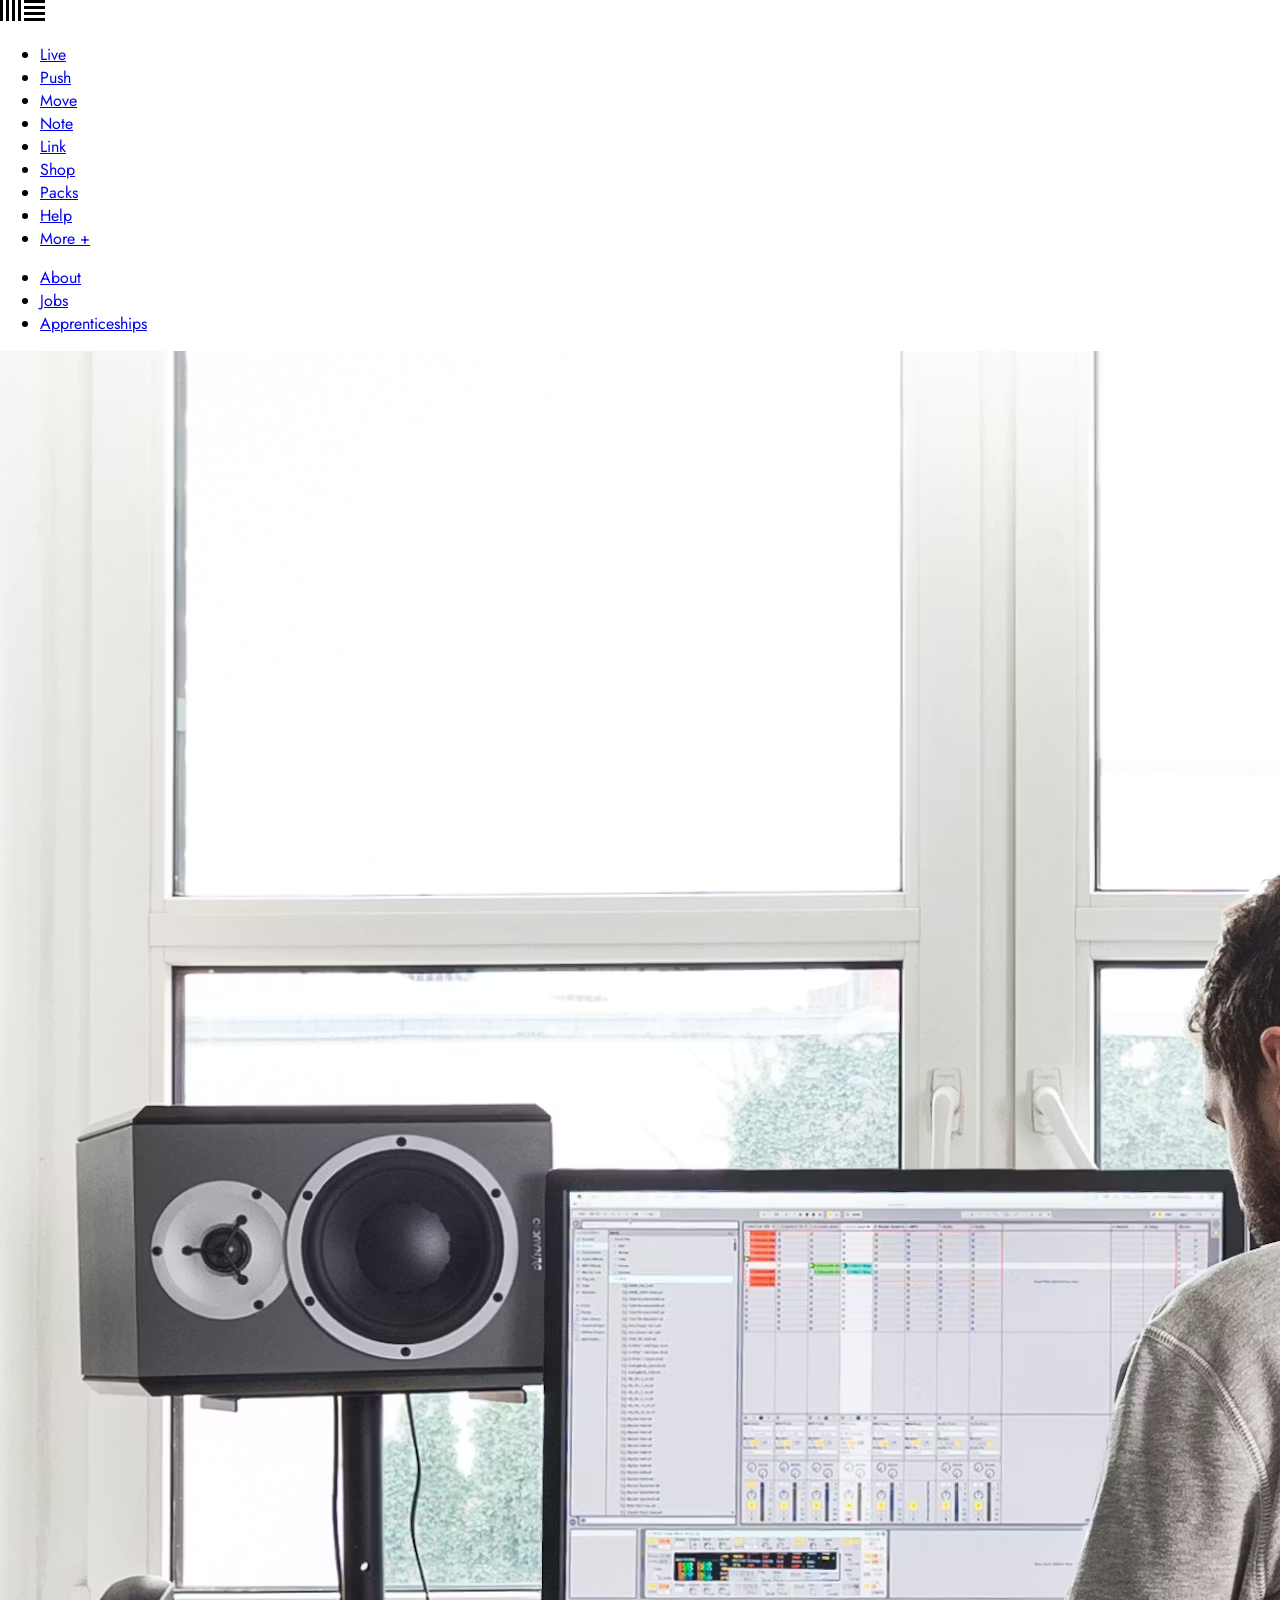
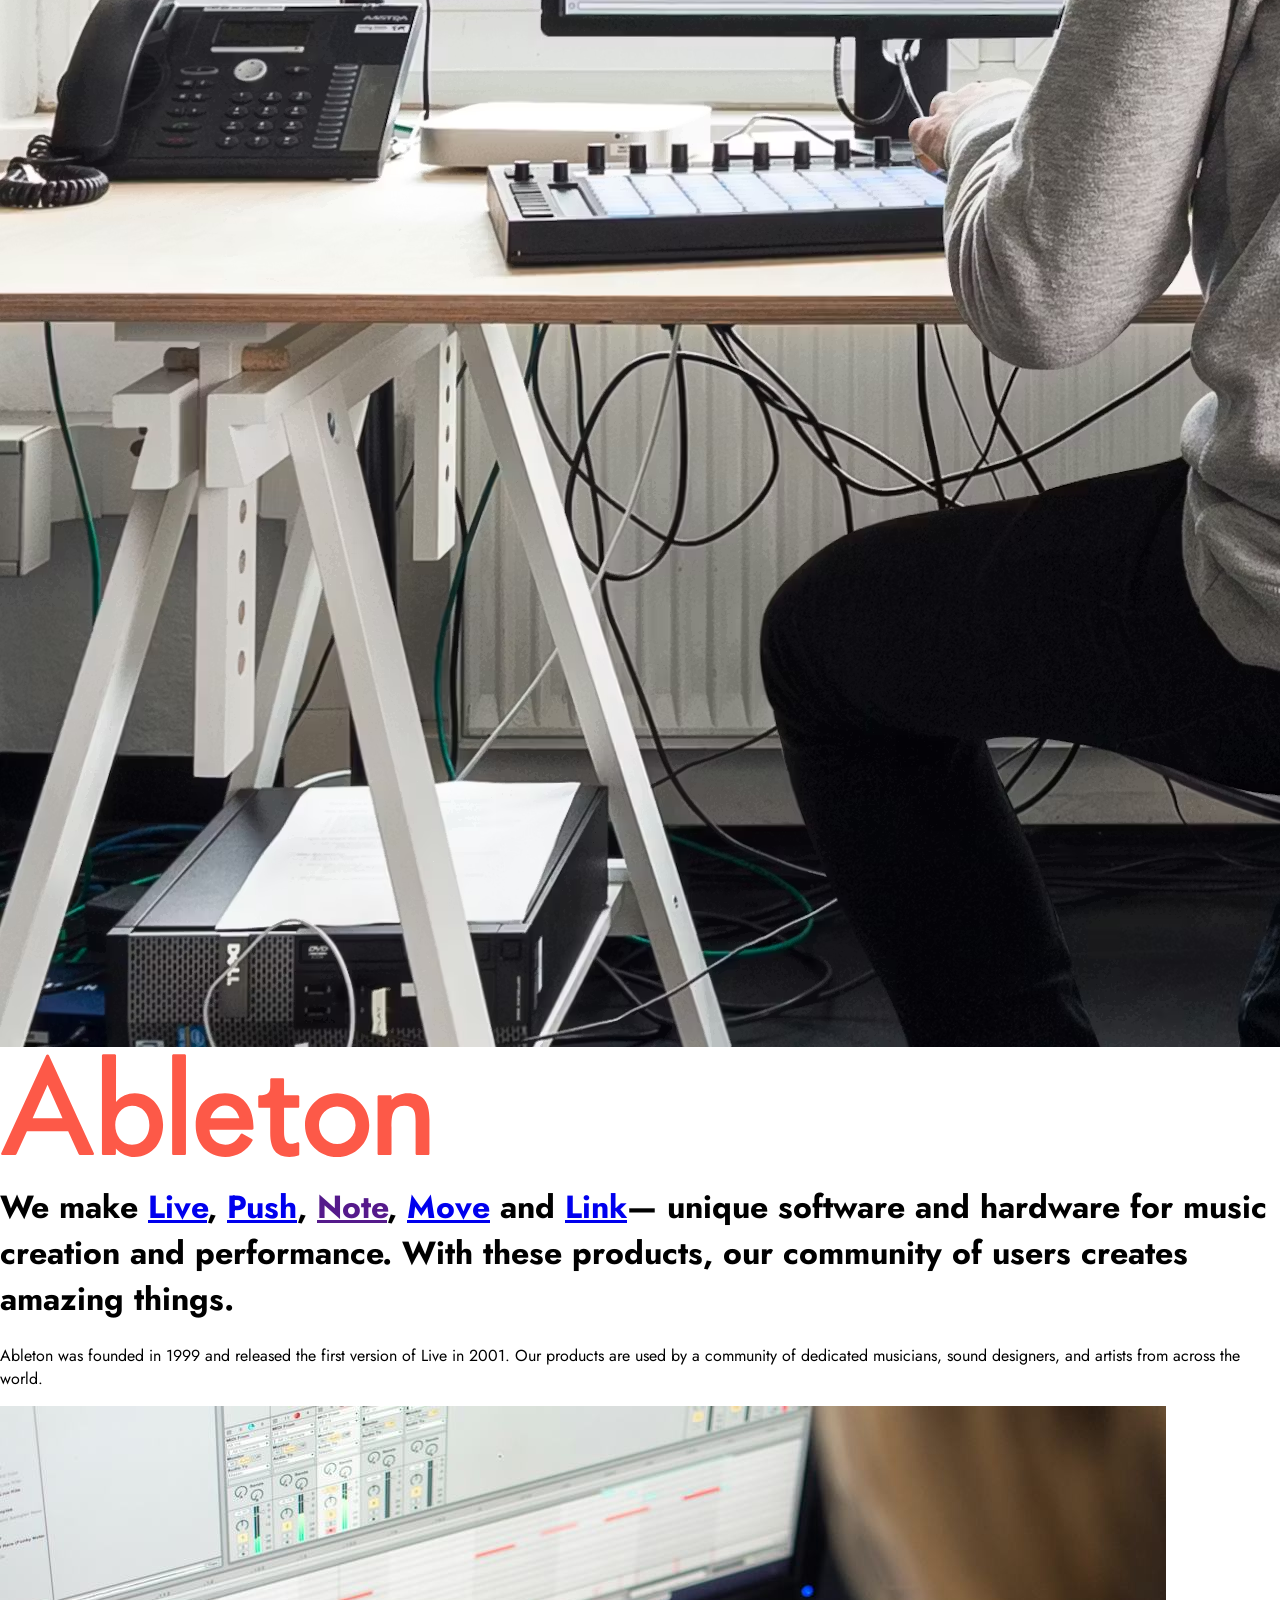
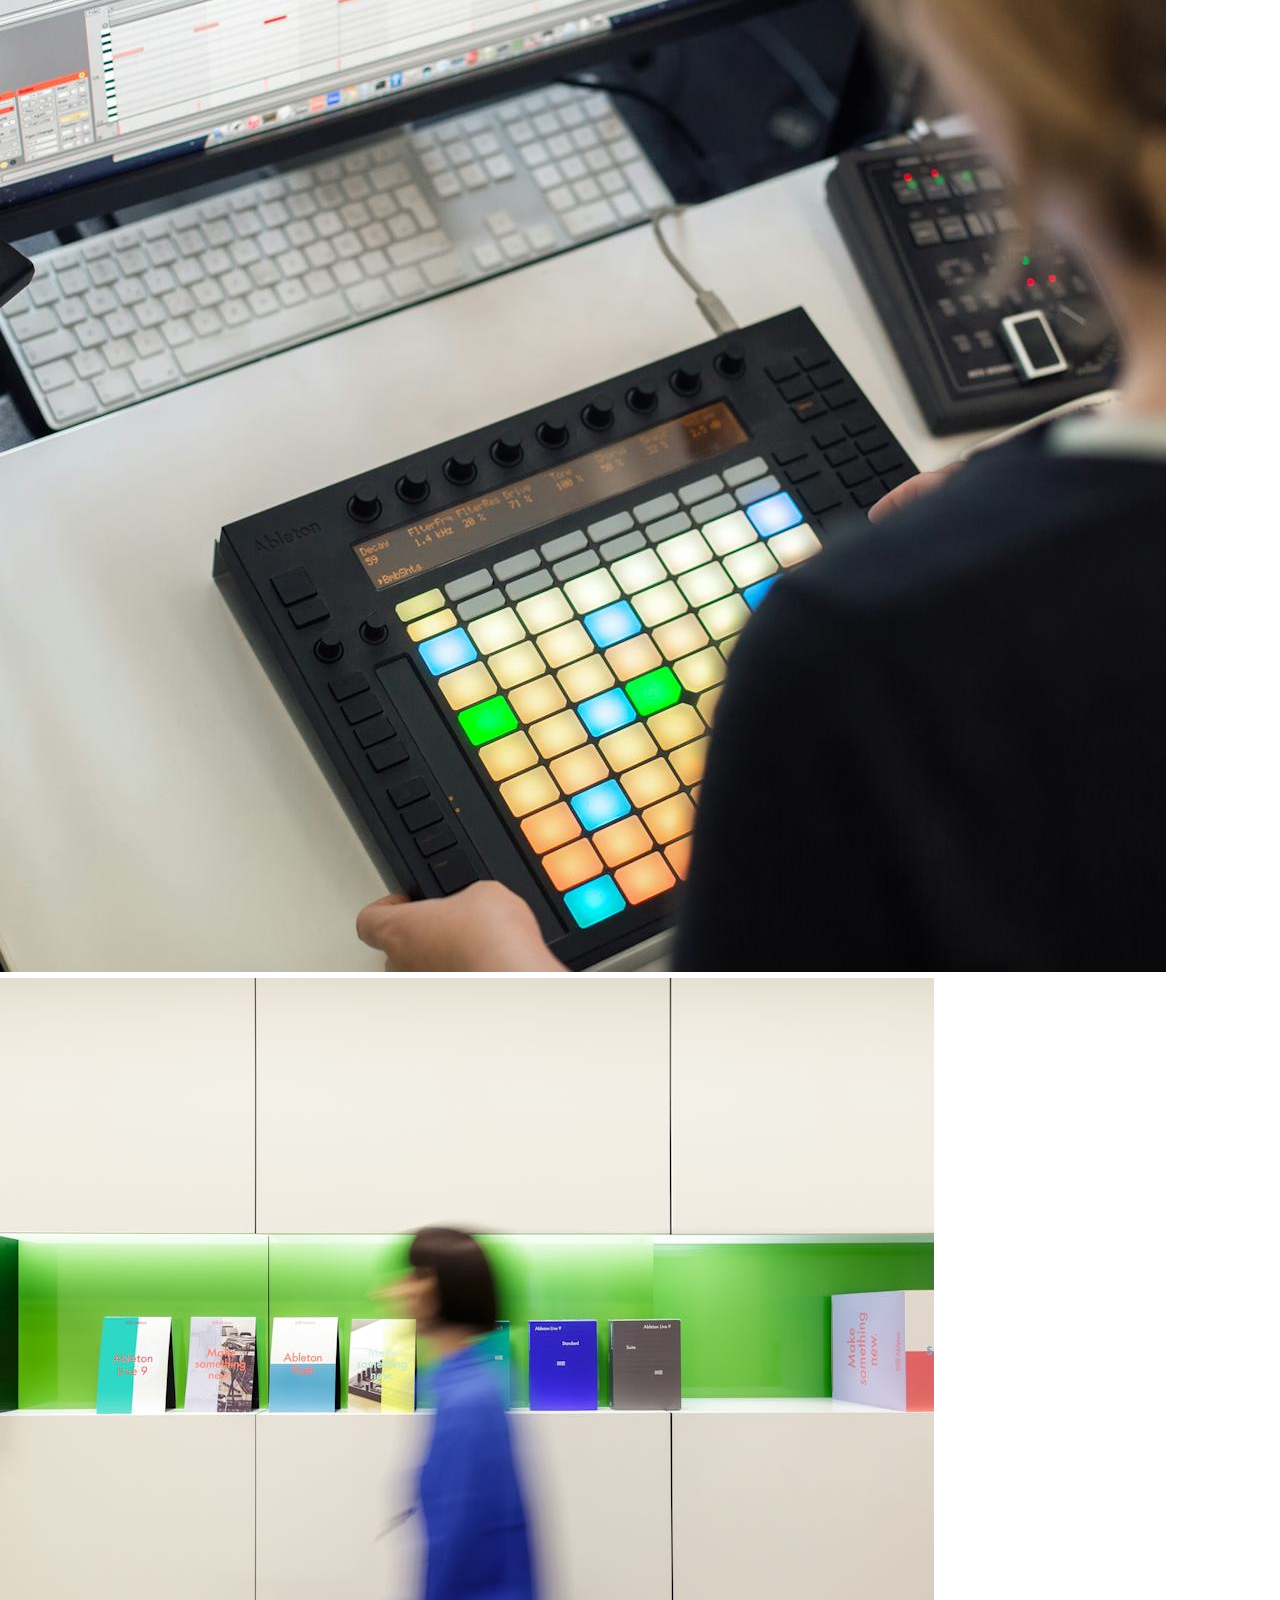
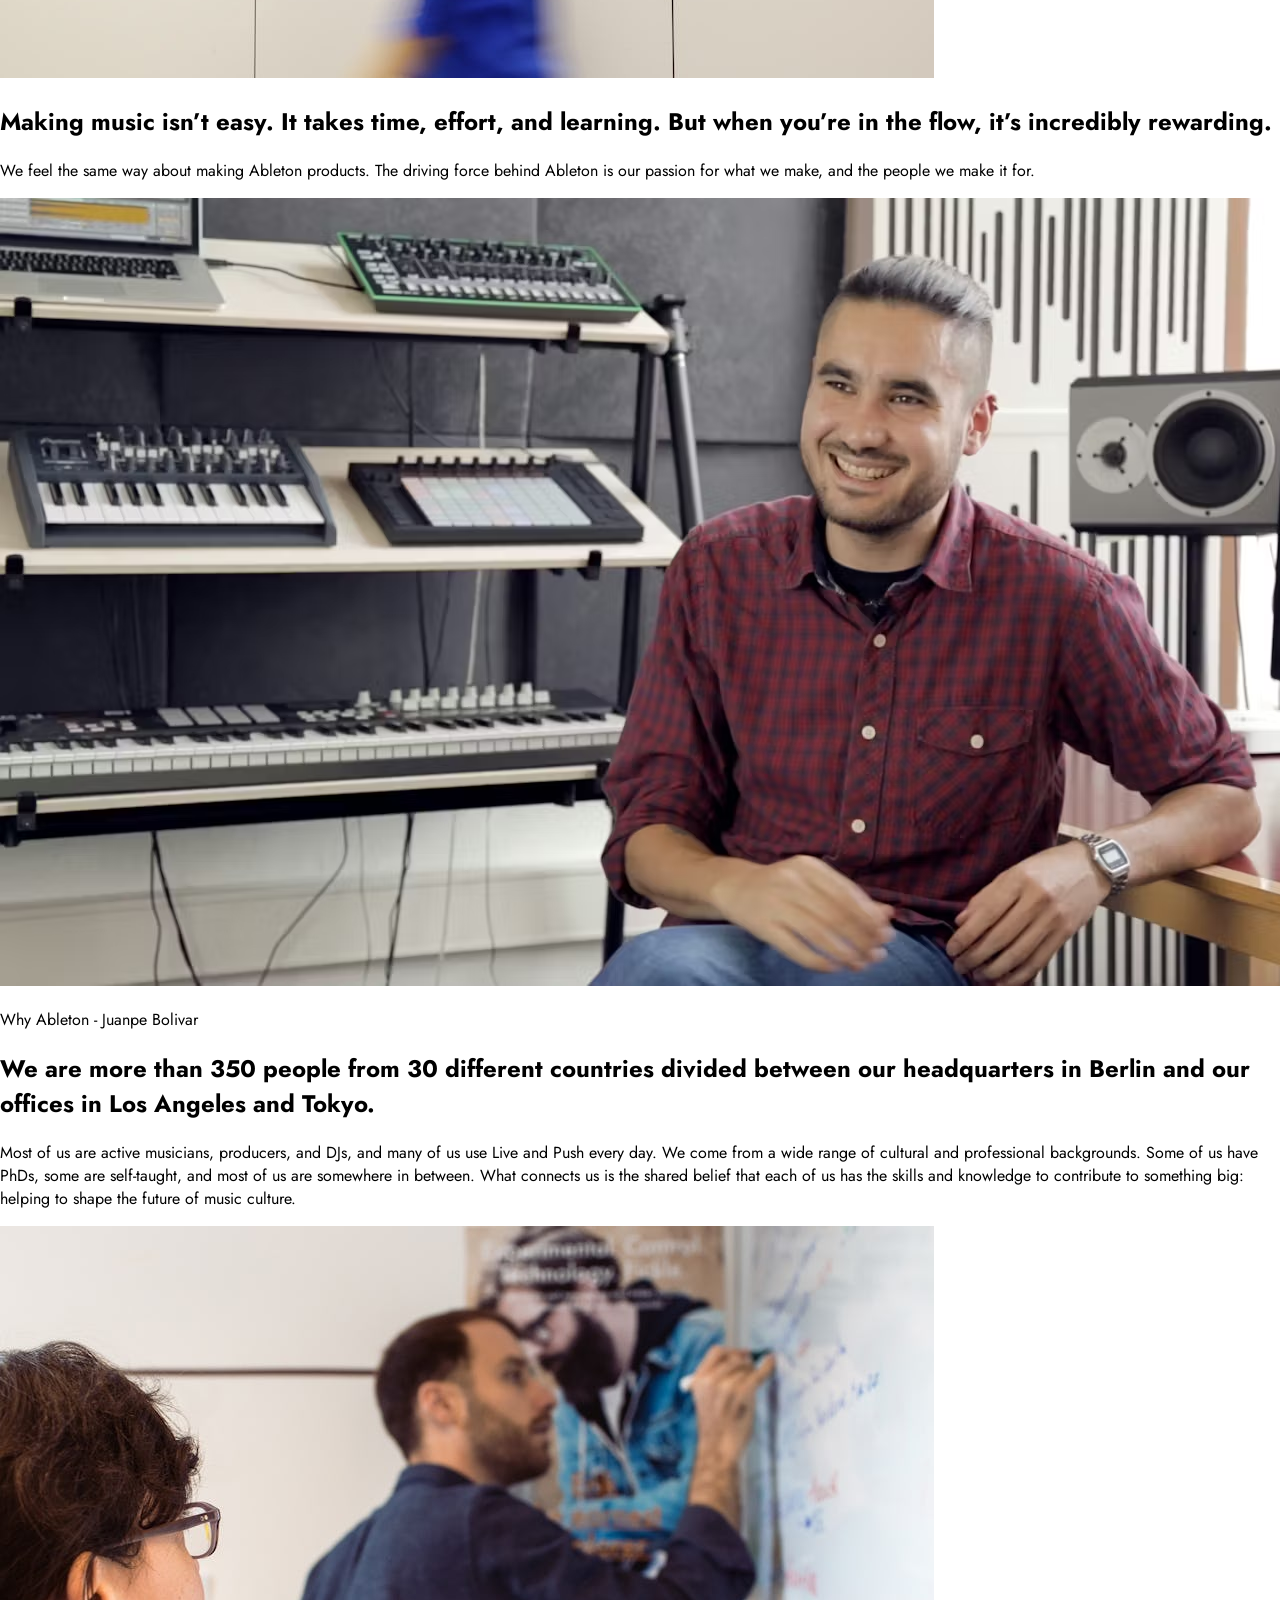
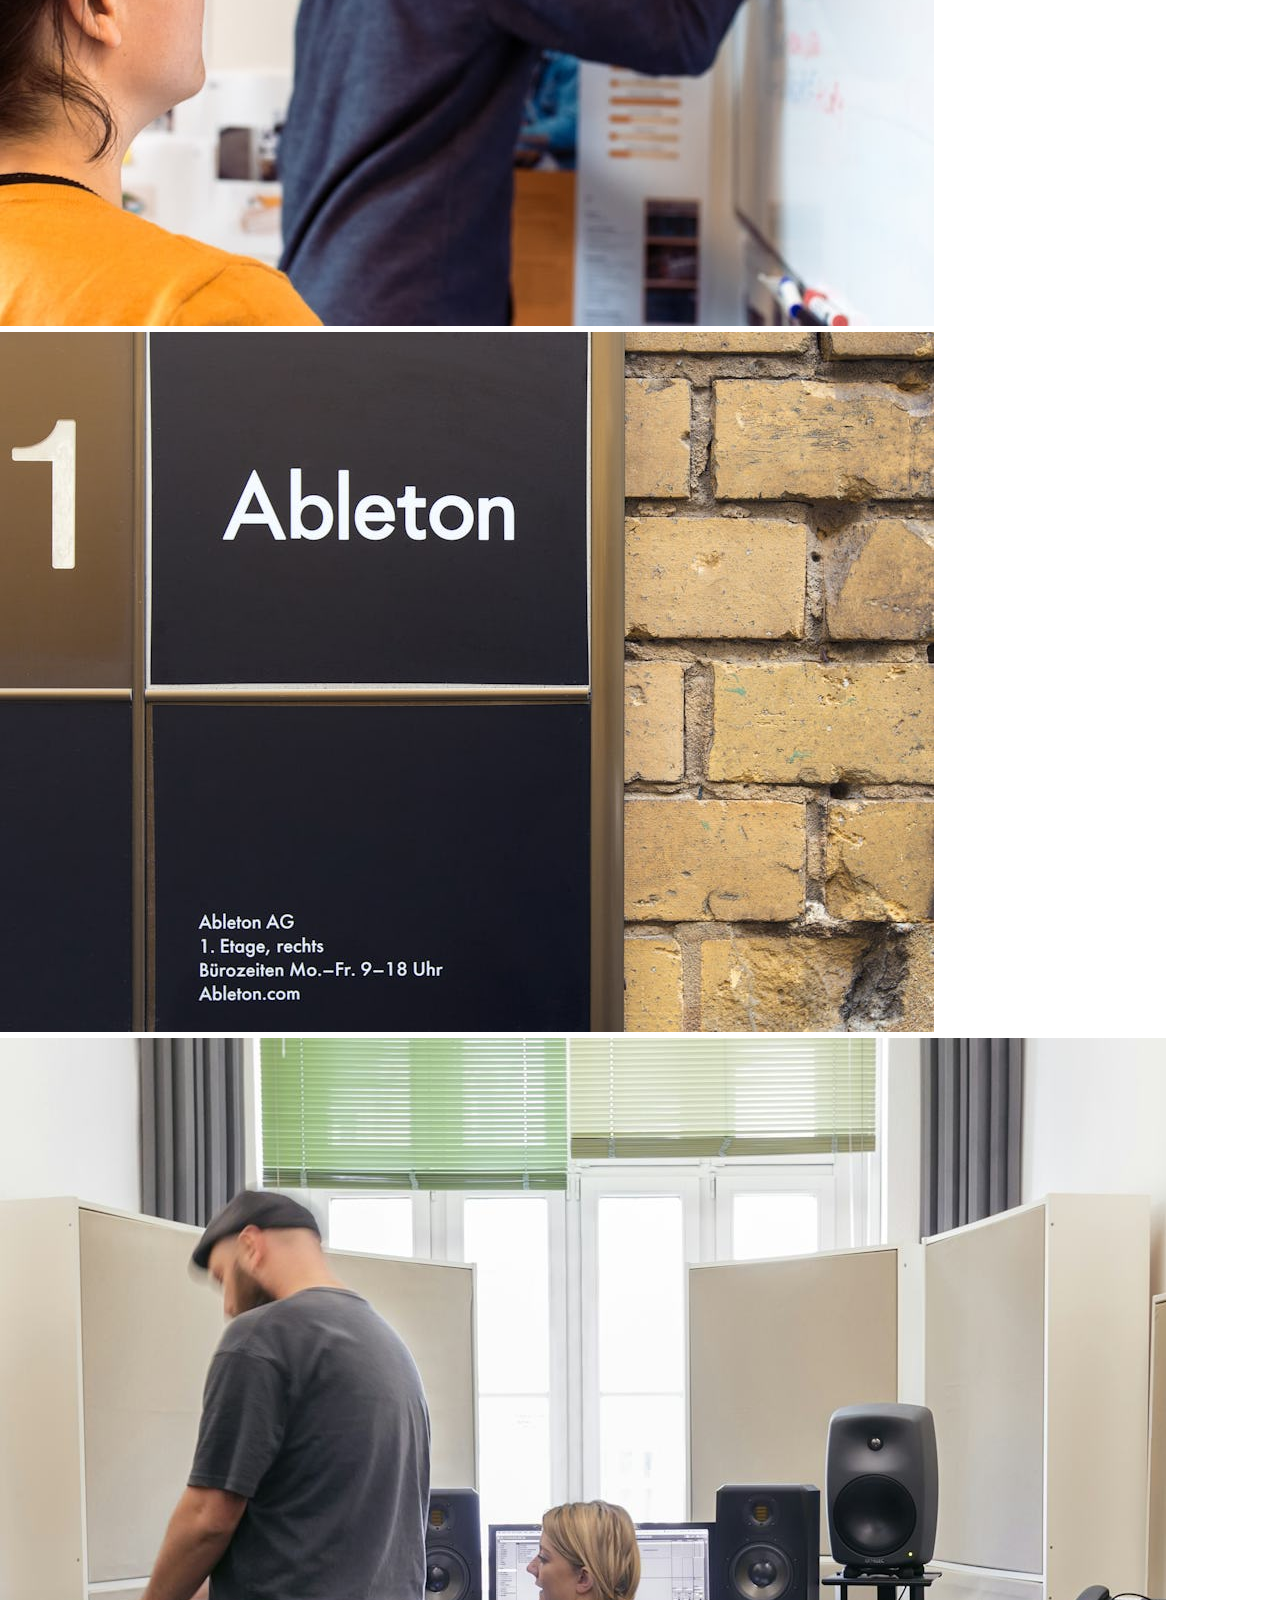
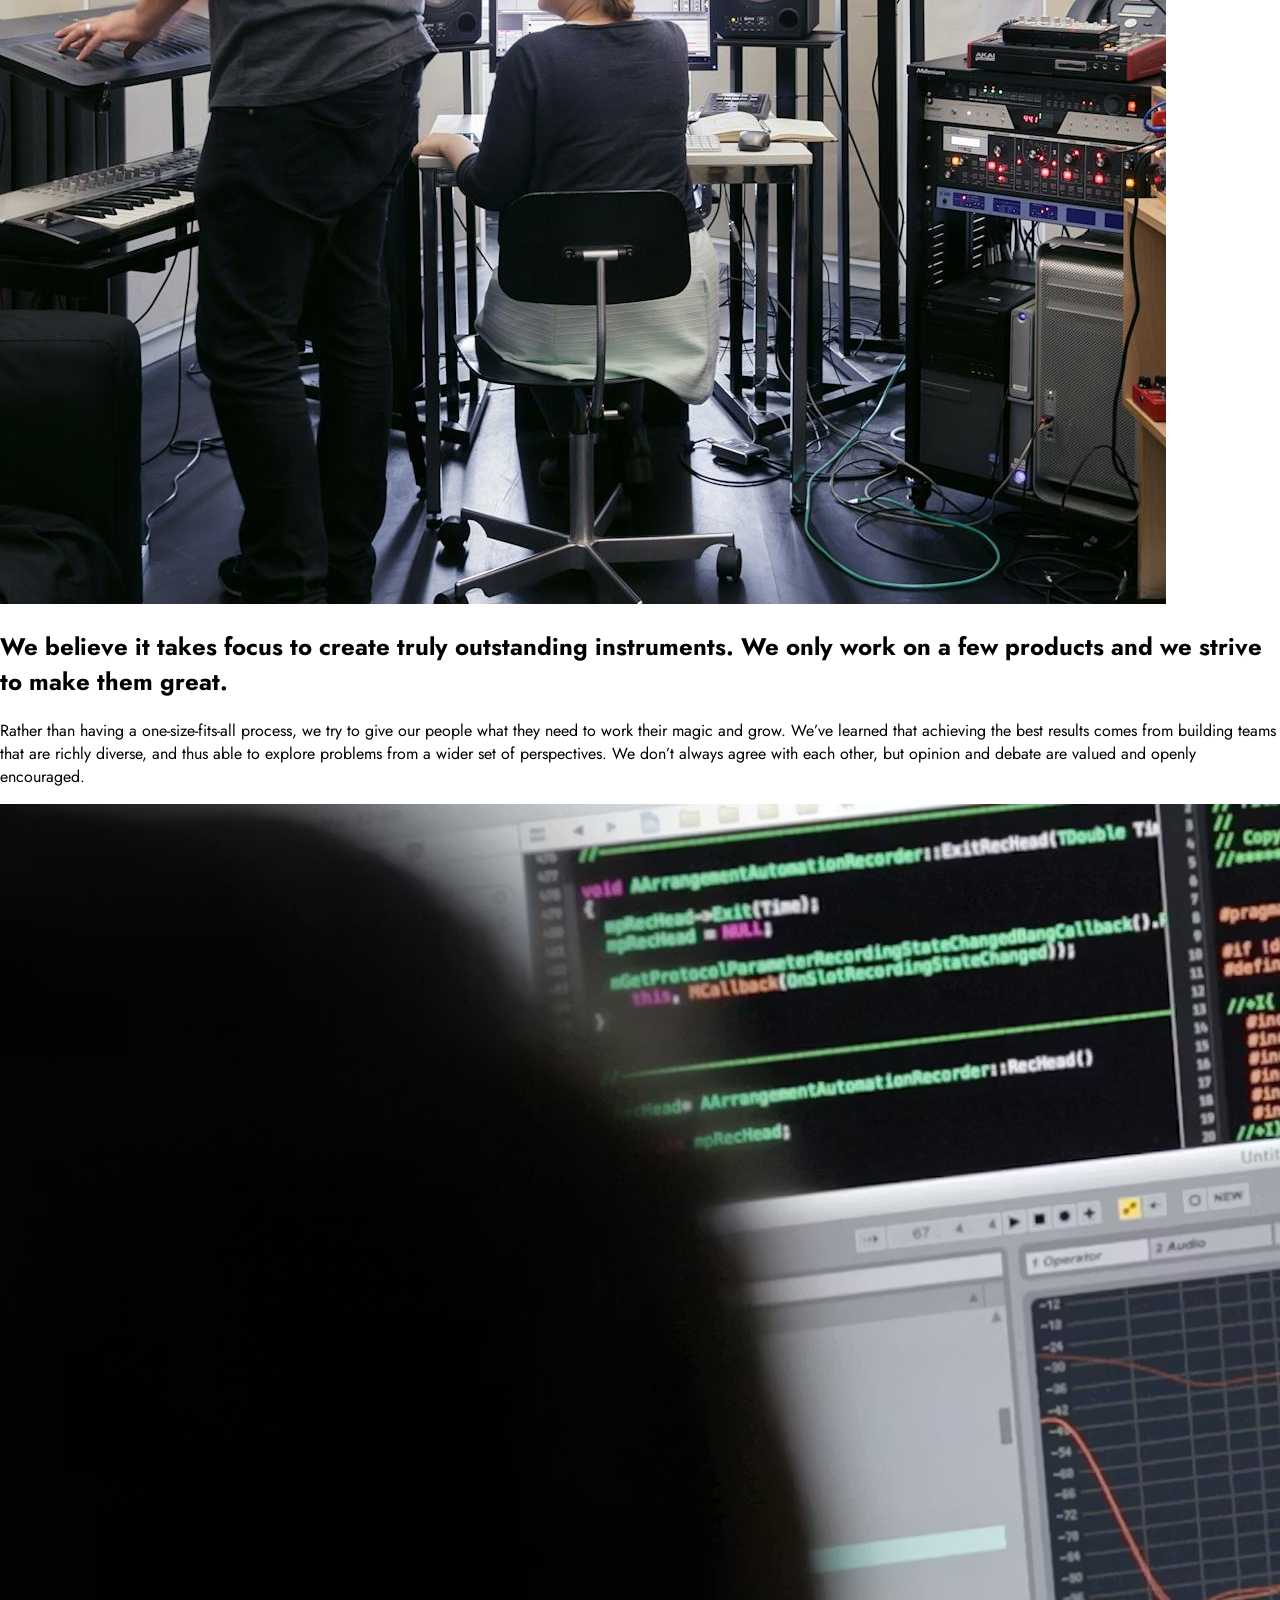
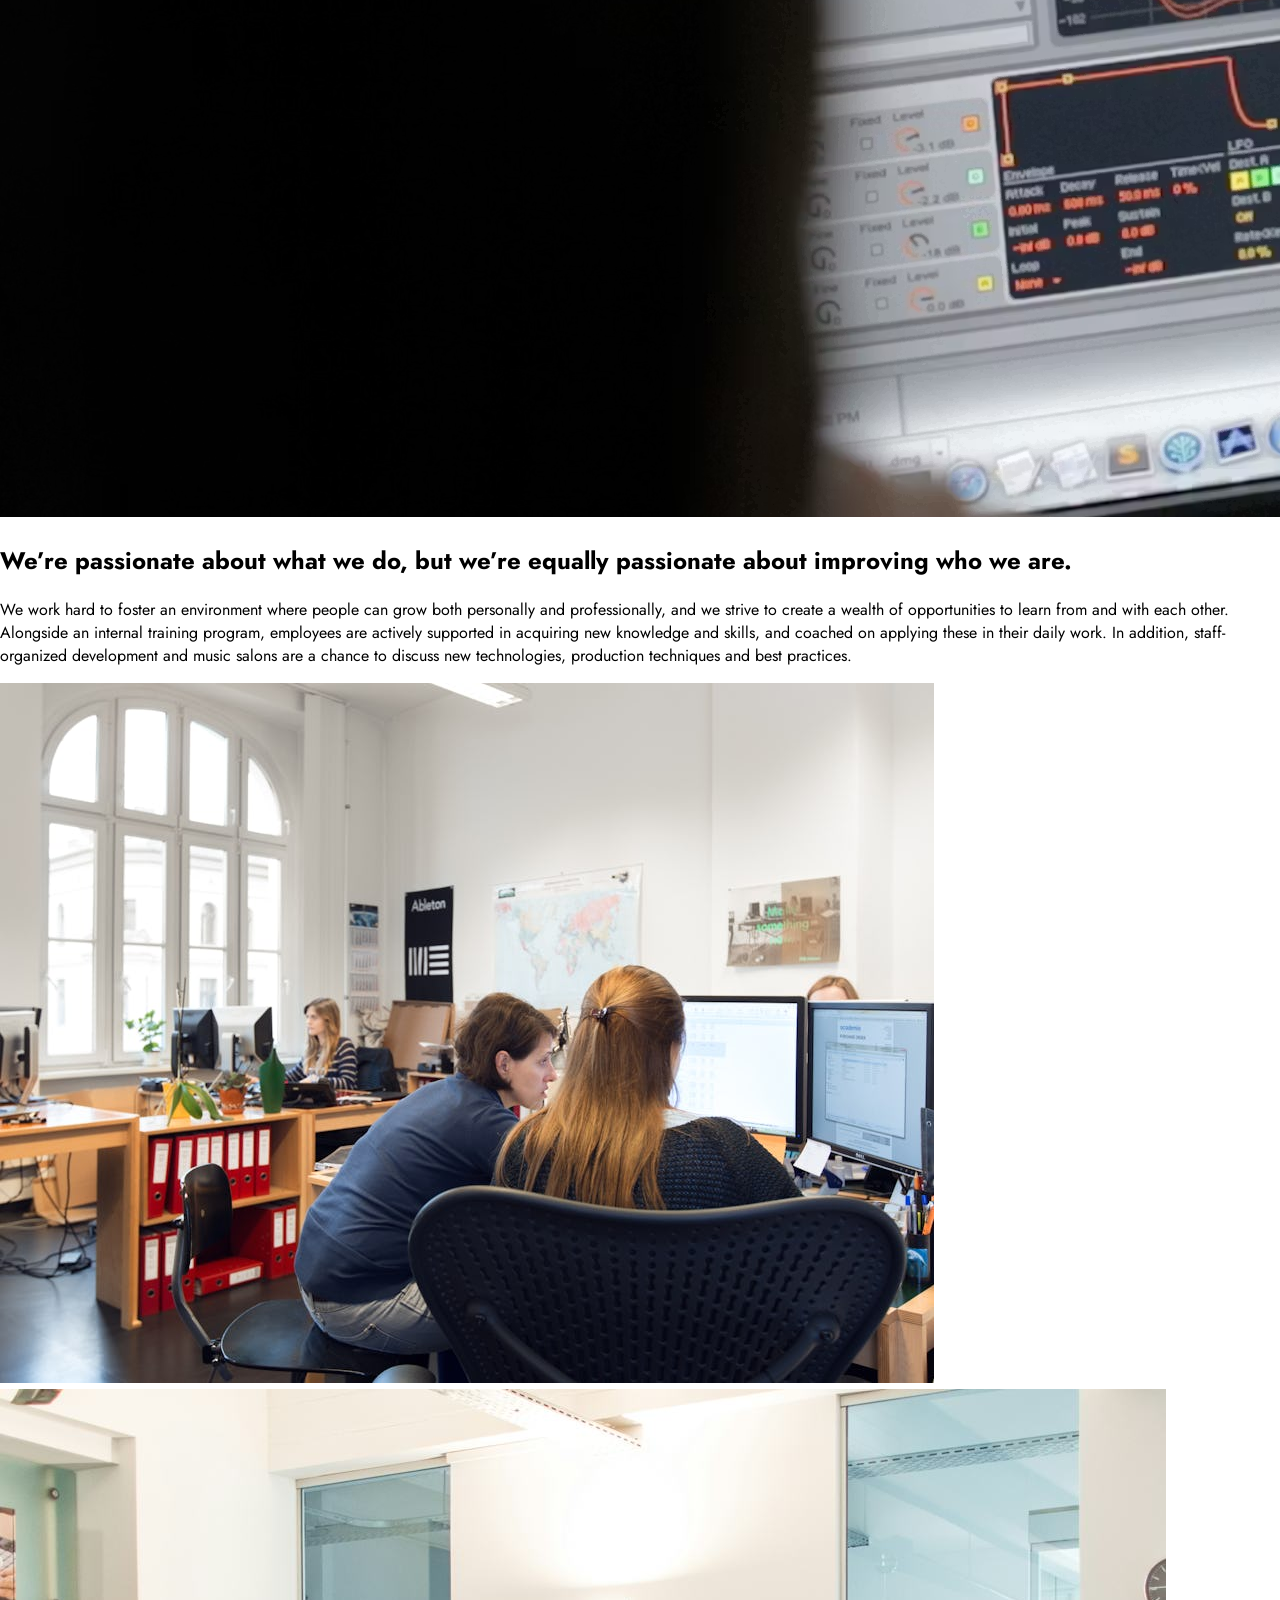
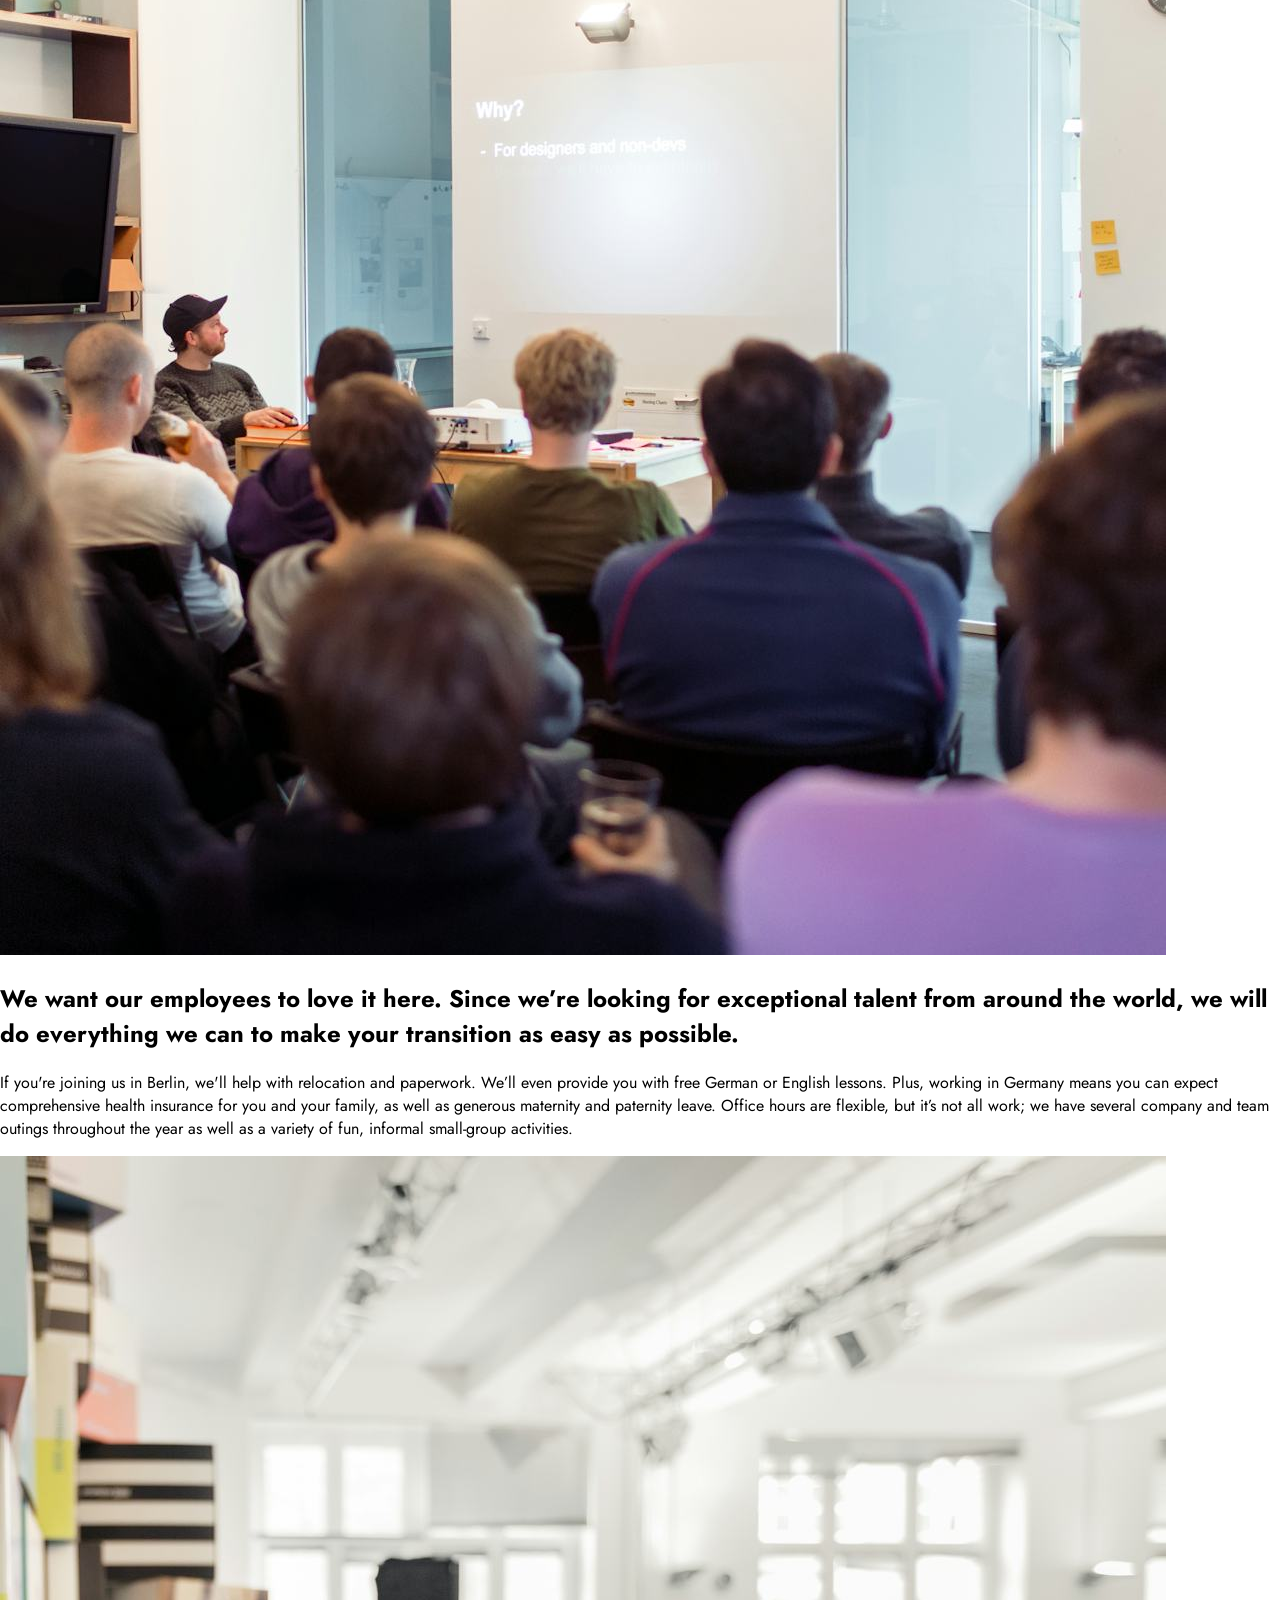
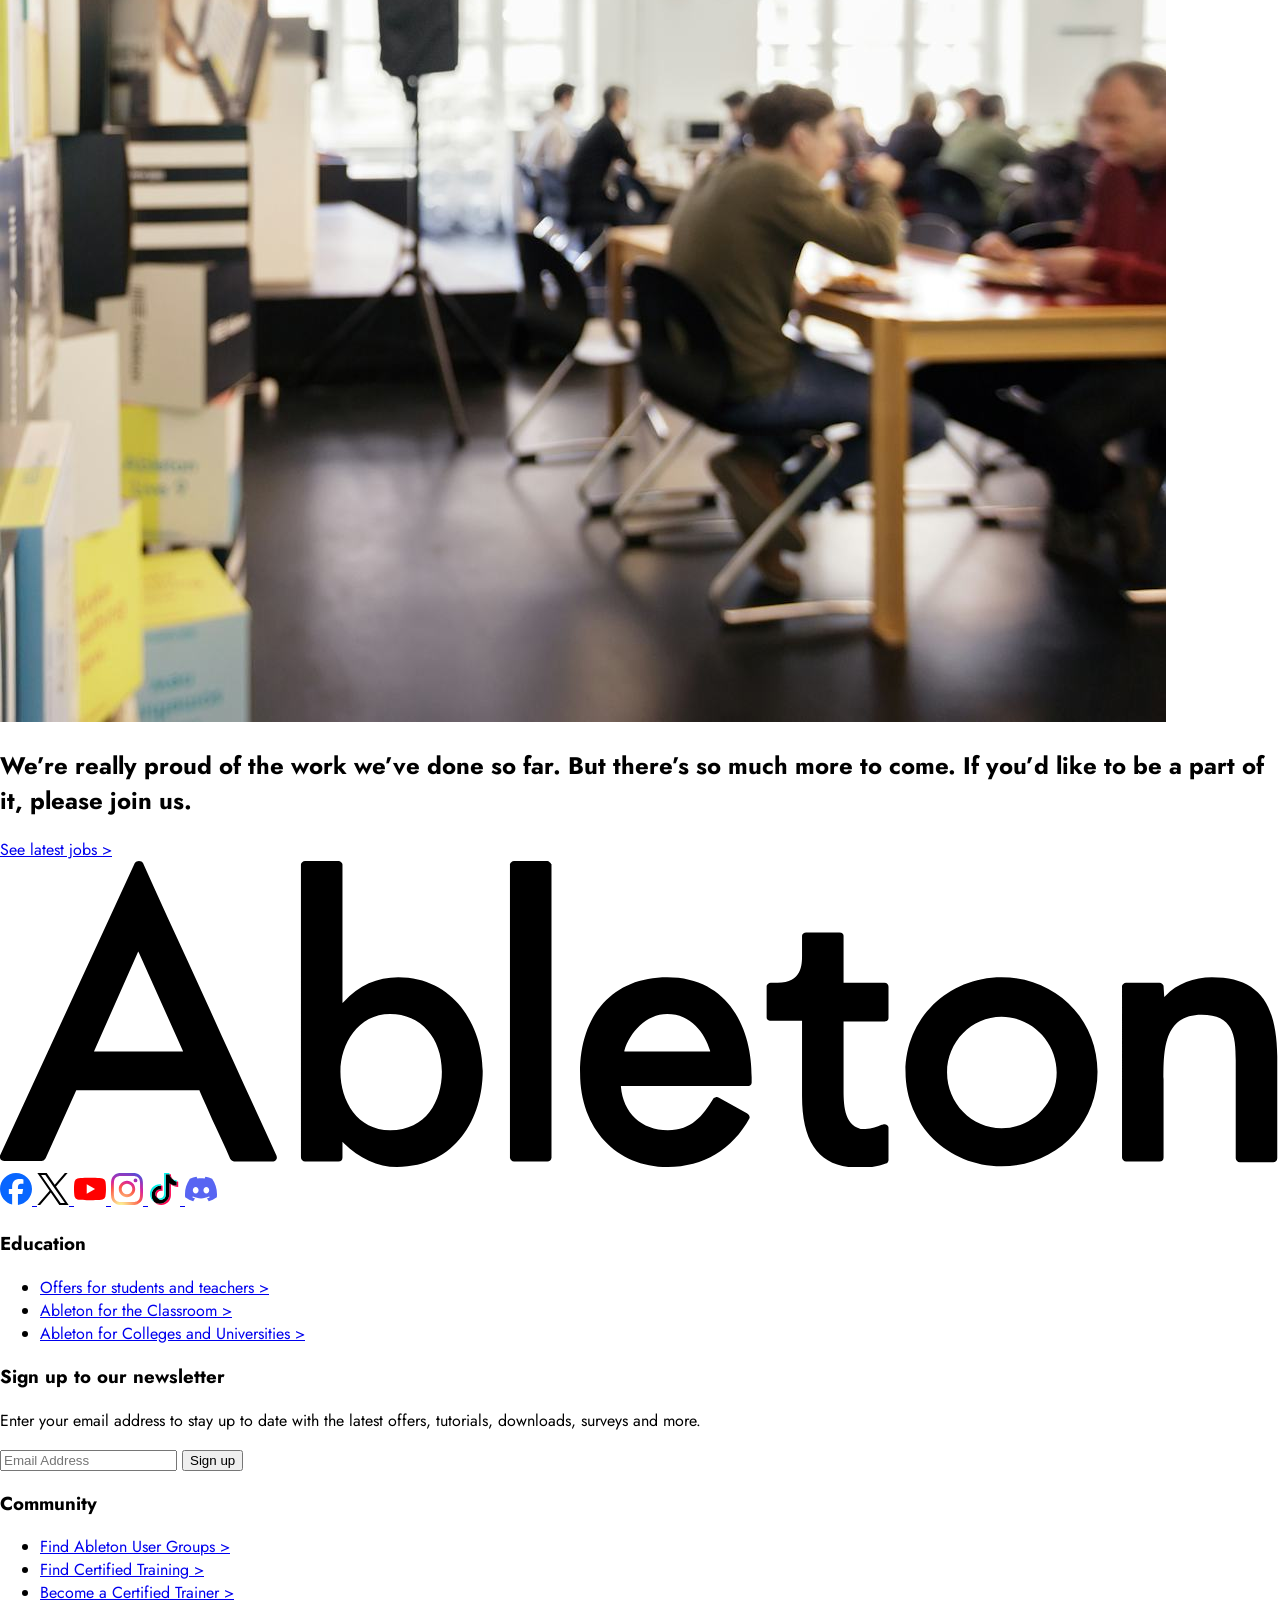
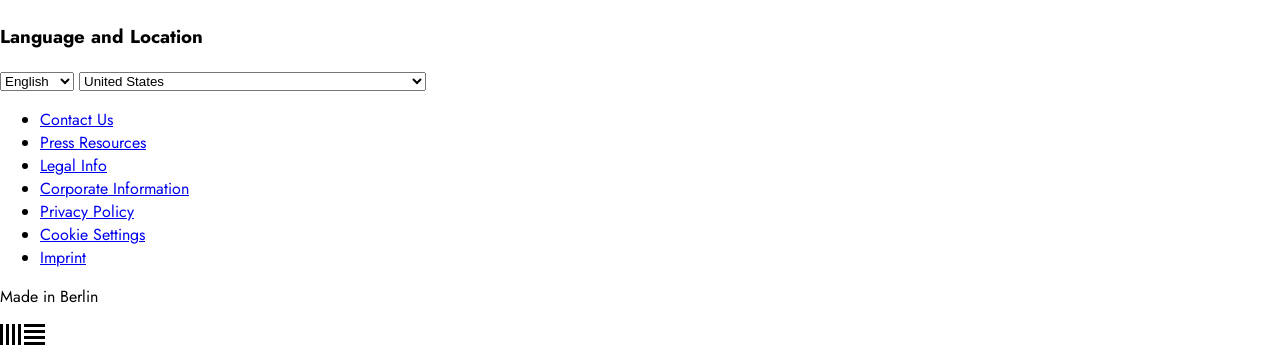
==== ableton/index.html @ b2879591 "Add footer structure" ====
<!doctype html>
<html lang="en">
  <head>
    <meta charset="UTF-8" />
    <meta name="viewport" content="width=device-width, initial-scale=1.0" />
    <title>Ableton</title>
    <link rel="stylesheet" href="style.css" />
    <link rel="preconnect" href="https://fonts.googleapis.com" />
    <link rel="preconnect" href="https://fonts.gstatic.com" crossorigin />
    <link
      href="https://fonts.googleapis.com/css2?family=Jost:ital,wght@0,100..900;1,100..900&display=swap"
      rel="stylesheet"
    />
  </head>
  <body>
    <header>
      <nav aria-label="Main menu">
        <img src="images/ableton-hallmark.svg" alt="Ableton Logo" />
        <ul>
          <li><a href="#">Live</a></li>
          <li><a href="#">Push</a></li>
          <li><a href="#">Move</a></li>
          <li><a href="#">Note</a></li>
          <li><a href="#">Link</a></li>
          <li><a href="#">Shop</a></li>
          <li><a href="#">Packs</a></li>
          <li><a href="#">Help</a></li>
          <li><a href="#">More +</a></li>
        </ul>
      </nav>
      <nav aria-label="Secondary menu">
        <ul>
          <li><a href="#">About</a></li>
          <li><a href="#">Jobs</a></li>
          <li><a href="#">Apprenticeships</a></li>
        </ul>
      </nav>
    </header>

    <main>
      <div>
        <img src="images/header-photo.jpg" alt="" />

        <svg width="430px" height="104px">
          <title>Ableton</title>
          <g fill="#FD5948">
            <path
              d="M 32.6205 65.175 L 47.5563 31.7794 L 62.5038 65.175 L 32.6205 65.175 L 32.6205 65.175 Z M 93.8624 100.132 C 86.5871 84.2631 78.9778 67.7271 71.3717 51.1878 C 63.7657 34.6568 56.163 18.1307 48.8811 2.24343 C 48.6313 1.79441 48.155 1.51873 47.6076 1.51873 C 47.0536 1.51873 46.5326 1.80102 46.2134 2.27644 L 1.24535 100.157 C 1.08823 100.634 1.13619 101.121 1.38923 101.468 C 1.63565 101.808 2.05408 101.994 2.57008 101.994 L 15.2071 101.994 C 15.6917 101.994 16.1432 101.689 16.5467 101.073 L 26.9097 78.3236 L 68.2145 78.3236 L 68.2807 78.4688 C 69.7146 81.6615 71.2427 84.9779 72.7246 88.187 C 74.7009 92.4791 76.7484 96.9148 78.5924 101.109 C 78.9778 101.695 79.4177 101.994 79.9155 101.994 L 92.5459 101.994 C 93.0636 101.994 93.4853 101.808 93.7301 101.468 C 93.9831 101.116 94.0311 100.629 93.8624 100.132 Z M 131.99 91.6752 C 121 91.6752 115.247 81.7787 115.247 72.0043 C 115.247 62.6526 121.118 52.7148 131.99 52.7148 C 142.231 52.7148 149.382 60.6469 149.382 72.0043 C 149.382 81.7968 144.002 91.6752 131.99 91.6752 Z M 134.697 40.3421 C 127.598 40.3421 121.455 43.0841 116.446 48.497 L 116.021 48.9559 L 116.021 2.52571 C 116.021 2.01067 115.349 1.3586 114.595 1.3586 L 103.375 1.3586 C 102.616 1.3586 101.941 2.01067 101.941 2.52571 L 101.941 100.698 C 101.941 101.428 102.573 101.994 103.375 101.994 L 114.461 101.994 C 115.265 101.994 115.892 101.428 115.892 100.698 L 115.892 95.4637 L 116.315 95.8963 C 121.285 101.001 127.803 103.924 134.186 103.924 C 154.034 103.924 163.071 87.2477 163.071 71.7484 C 163.071 56.5215 153.128 40.3421 134.697 40.3421 Z M 184.66 1.3586 L 173.574 1.3586 C 172.815 1.3586 172.142 2.01067 172.142 2.52571 L 172.142 100.698 C 172.142 101.428 172.771 101.994 173.574 101.994 L 184.66 101.994 C 185.287 101.994 185.958 101.476 185.958 100.698 L 185.958 2.52571 C 185.958 2.03543 185.305 1.3586 184.66 1.3586 Z M 210.465 65.175 L 210.554 64.863 C 212.321 58.6989 217.836 52.4589 224.966 52.4589 C 232.991 52.4589 237.61 58.8673 239.255 64.863 L 239.338 65.175 L 210.465 65.175 Z M 224.966 40.3421 C 206.913 40.3421 195.703 52.6702 195.703 72.521 C 195.703 91.0099 207.844 103.924 225.231 103.924 C 236.995 103.924 246.974 97.9251 252.6 87.4607 L 252.694 87.2791 C 252.754 86.8631 252.493 86.4422 251.887 85.9618 L 242.51 80.7106 C 241.806 80.3078 241.266 80.3937 240.762 81.0309 C 237.024 87.0546 233.503 91.6752 225.355 91.6752 C 216.546 91.6752 210.179 85.795 209.516 77.0409 L 209.494 76.7784 L 252.041 76.7784 C 252.731 76.7784 253.472 76.4119 253.472 75.6063 L 253.472 73.8103 C 253.472 58.3704 246.01 40.3421 224.966 40.3421 Z M 297.835 42.1398 L 284.053 42.1398 L 284.053 26.454 C 284.053 25.7326 283.555 25.2869 282.746 25.2869 L 271.666 25.2869 C 270.955 25.2869 270.235 25.6451 270.235 26.454 L 270.235 33.0208 C 270.235 35.979 270.235 42.1398 261.997 42.1398 L 259.677 42.1398 C 258.918 42.1398 258.243 42.7952 258.243 43.3152 L 258.243 53.7366 C 258.243 54.7024 259.34 54.775 259.677 54.775 L 270.235 54.775 L 270.235 80.0651 C 270.235 96.3189 276.301 103.884 289.327 103.884 C 293.114 103.884 296.133 103.427 298.304 102.519 L 298.298 102.47 C 298.817 102.369 299.262 101.707 299.262 101.425 L 299.262 90.4916 C 299.262 89.8543 298.609 89.3162 297.835 89.3162 C 297.555 89.3162 297.062 89.4879 296.892 89.5572 C 295.316 90.1829 293.688 90.8349 291.351 90.8349 C 290.819 90.8349 290.258 90.8019 289.683 90.7326 C 283.998 89.4697 284.032 82.0098 284.053 77.0756 L 284.053 54.775 L 297.835 54.775 C 298.169 54.775 299.262 54.7024 299.262 53.7366 L 299.262 43.3152 C 299.262 42.7952 298.589 42.1398 297.835 42.1398 Z M 337.118 90.9092 C 327.103 90.9092 318.954 82.4819 318.954 72.1298 C 318.954 61.8552 327.103 53.4907 337.118 53.4907 C 347.273 53.4907 355.539 61.8552 355.539 72.1298 C 355.539 82.4819 347.273 90.9092 337.118 90.9092 Z M 337.118 40.3421 C 319.113 40.3421 305.011 54.3029 305.011 72.1298 C 305.011 89.9584 319.113 103.924 337.118 103.924 C 355.124 103.924 369.228 89.9584 369.228 72.1298 C 369.228 54.3029 355.124 40.3421 337.118 40.3421 Z M 407.623 40.3421 C 401.67 40.3421 395.856 42.6697 392.076 46.5722 L 391.68 46.9816 L 391.53 43.3168 C 391.53 42.7919 390.855 42.1398 390.093 42.1398 L 379.009 42.1398 C 378.25 42.1398 377.578 42.7919 377.578 43.3069 L 377.578 100.698 C 377.578 101.428 378.207 101.994 379.009 101.994 L 390.093 101.994 C 390.898 101.994 391.53 101.428 391.53 100.698 L 391.53 74.4508 C 391.53 64.7689 391.53 52.7181 404.273 52.7181 C 414.75 52.7181 415.603 59.5887 415.603 67.8905 L 415.603 100.698 C 415.603 101.428 416.232 101.994 417.032 101.994 L 428.121 101.994 C 428.889 101.994 429.423 101.464 429.423 100.698 L 429.423 66.4709 C 429.423 48.3996 422.7 40.3421 407.623 40.3421 Z"
            ></path>
          </g>
        </svg>
      </div>

      <div>
        <h1>
          We make <a href="#">Live</a>, <a href="#">Push</a>,
          <a href="">Note</a>, <a href="#">Move</a> and <a href="#">Link</a>—
          unique software and hardware for music creation and performance. With
          these products, our community of users creates amazing things.
        </h1>
        <p>
          Ableton was founded in 1999 and released the first version of Live in
          2001. Our products are used by a community of dedicated musicians,
          sound designers, and artists from across the world.
        </p>
      </div>

      <div>
        <img src="images/section-1-photo-1.jpg" alt="" />
        <img src="images/section-1-photo-2.jpg" alt="" />
      </div>

      <div>
        <h2>
          Making music isn’t easy. It takes time, effort, and learning. But when
          you’re in the flow, it’s incredibly rewarding.
        </h2>
        <p>
          We feel the same way about making Ableton products. The driving force
          behind Ableton is our passion for what we make, and the people we make
          it for.
        </p>
      </div>

      <div>
        <!-- Button play over image -->
        <img src="images/section-2-photo-1.jpg" alt="" />
        <p>Why Ableton - Juanpe Bolivar</p>
      </div>

      <div>
        <h2>
          We are more than 350 people from 30 different countries divided
          between our headquarters in Berlin and our offices in Los Angeles and
          Tokyo.
        </h2>
        <p>
          Most of us are active musicians, producers, and DJs, and many of us
          use Live and Push every day. We come from a wide range of cultural and
          professional backgrounds. Some of us have PhDs, some are self-taught,
          and most of us are somewhere in between. What connects us is the
          shared belief that each of us has the skills and knowledge to
          contribute to something big: helping to shape the future of music
          culture.
        </p>
      </div>

      <div>
        <img src="images/section-3-photo-1.jpg" alt="" />
        <img src="images/section-3-photo-2.jpg" alt="" />
        <img src="images/section-3-photo-3.jpg" alt="" />
      </div>

      <div>
        <h2>
          We believe it takes focus to create truly outstanding instruments. We
          only work on a few products and we strive to make them great.
        </h2>
        <p>
          Rather than having a one-size-fits-all process, we try to give our
          people what they need to work their magic and grow. We’ve learned that
          achieving the best results comes from building teams that are richly
          diverse, and thus able to explore problems from a wider set of
          perspectives. We don’t always agree with each other, but opinion and
          debate are valued and openly encouraged.
        </p>
      </div>

      <div>
        <img src="images/section-4-photo-1.jpg" alt="" />
      </div>

      <div>
        <h2>
          We’re passionate about what we do, but we’re equally passionate about
          improving who we are.
        </h2>
        <p>
          We work hard to foster an environment where people can grow both
          personally and professionally, and we strive to create a wealth of
          opportunities to learn from and with each other. Alongside an internal
          training program, employees are actively supported in acquiring new
          knowledge and skills, and coached on applying these in their daily
          work. In addition, staff-organized development and music salons are a
          chance to discuss new technologies, production techniques and best
          practices.
        </p>
      </div>

      <div>
        <img src="images/section-5-photo-1.jpg" alt="" />
        <img src="images/section-5-photo-2.jpg" alt="" />
      </div>

      <div>
        <h2>
          We want our employees to love it here. Since we’re looking for
          exceptional talent from around the world, we will do everything we can
          to make your transition as easy as possible.
        </h2>
        <p>
          If you're joining us in Berlin, we'll help with relocation and
          paperwork. We’ll even provide you with free German or English lessons.
          Plus, working in Germany means you can expect comprehensive health
          insurance for you and your family, as well as generous maternity and
          paternity leave. Office hours are flexible, but it’s not all work; we
          have several company and team outings throughout the year as well as a
          variety of fun, informal small-group activities.
        </p>
      </div>

      <div>
        <img src="images/section-6-photo-1.jpg" alt="" />
        <div>
          <h2>
            We’re really proud of the work we’ve done so far. But there’s so
            much more to come. If you’d like to be a part of it, please join us.
          </h2>
          <a href="#"> See latest jobs ></a>
        </div>
      </div>
    </main>
    <footer>
      <img src="images/ableton-wordmark.svg" alt="" />
      <div>
        <!-- Facebook -->
        <a href="https://facebook.com/ableton" aria-label="Ableton on Facebook">
          <svg
            fill="#0866FF"
            width="32px"
            role="img"
            viewBox="0 0 24 24"
            xmlns="http://www.w3.org/2000/svg"
          >
            <title>Facebook</title>
            <path
              d="M9.101 23.691v-7.98H6.627v-3.667h2.474v-1.58c0-4.085 1.848-5.978 5.858-5.978.401 0 .955.042 1.468.103a8.68 8.68 0 0 1 1.141.195v3.325a8.623 8.623 0 0 0-.653-.036 26.805 26.805 0 0 0-.733-.009c-.707 0-1.259.096-1.675.309a1.686 1.686 0 0 0-.679.622c-.258.42-.374.995-.374 1.752v1.297h3.919l-.386 2.103-.287 1.564h-3.246v8.245C19.396 23.238 24 18.179 24 12.044c0-6.627-5.373-12-12-12s-12 5.373-12 12c0 5.628 3.874 10.35 9.101 11.647Z"
            />
          </svg>
        </a>

        <!-- X -->
        <a href="https://x.com/ableton" aria-label="Ableton on X">
          <svg
            fill="#000000"
            width="32px"
            role="img"
            viewBox="0 0 24 24"
            xmlns="http://www.w3.org/2000/svg"
          >
            <title>X</title>
            <path
              d="M14.234 10.162 22.977 0h-2.072l-7.591 8.824L7.251 0H.258l9.168 13.343L.258 24H2.33l8.016-9.318L16.749 24h6.993zm-2.837 3.299-.929-1.329L3.076 1.56h3.182l5.965 8.532.929 1.329 7.754 11.09h-3.182z"
            />
          </svg>
        </a>

        <!-- Youtube -->
        <a href="https://youtube.com/ableton" aria-label="Ableton on Youtube">
          <svg
            fill="#FF0000"
            width="32px"
            role="img"
            viewBox="0 0 24 24"
            xmlns="http://www.w3.org/2000/svg"
          >
            <title>YouTube</title>
            <path
              d="M23.498 6.186a3.016 3.016 0 0 0-2.122-2.136C19.505 3.545 12 3.545 12 3.545s-7.505 0-9.377.505A3.017 3.017 0 0 0 .502 6.186C0 8.07 0 12 0 12s0 3.93.502 5.814a3.016 3.016 0 0 0 2.122 2.136c1.871.505 9.376.505 9.376.505s7.505 0 9.377-.505a3.015 3.015 0 0 0 2.122-2.136C24 15.93 24 12 24 12s0-3.93-.502-5.814zM9.545 15.568V8.432L15.818 12l-6.273 3.568z"
            />
          </svg>
        </a>

        <!-- Instagram -->
      <a
  href="https://instagram.com/ableton"
  aria-label="Ableton on Instagram"
>
  <svg
    width="32px"
    role="img"
    viewBox="0 0 24 24"
    xmlns="http://www.w3.org/2000/svg"
  >
    <title>Instagram</title>

    <defs>
      <radialGradient id="ig-gradient" cx="30%" cy="107%" r="140%">
        <stop offset="0%" stop-color="#FDF497"/>
        <stop offset="5%" stop-color="#FDF497"/>
        <stop offset="45%" stop-color="#FD5949"/>
        <stop offset="60%" stop-color="#D6249F"/>
        <stop offset="90%" stop-color="#285AEB"/>
      </radialGradient>
    </defs>

    <path
      fill="url(#ig-gradient)"
      d="M7.0301.084c-1.2768.0602-2.1487.264-2.911.5634-.7888.3075-1.4575.72-2.1228 1.3877-.6652.6677-1.075 1.3368-1.3802 2.127-.2954.7638-.4956 1.6365-.552 2.914-.0564 1.2775-.0689 1.6882-.0626 4.947.0062 3.2586.0206 3.6671.0825 4.9473.061 1.2765.264 2.1482.5635 2.9107.308.7889.72 1.4573 1.388 2.1228.6679.6655 1.3365 1.0743 2.1285 1.38.7632.295 1.6361.4961 2.9134.552 1.2773.056 1.6884.069 4.9462.0627 3.2578-.0062 3.668-.0207 4.9478-.0814 1.28-.0607 2.147-.2652 2.9098-.5633.7889-.3086 1.4578-.72 2.1228-1.3881.665-.6682 1.0745-1.3378 1.3795-2.1284.2957-.7632.4966-1.636.552-2.9124.056-1.2809.0692-1.6898.063-4.948-.0063-3.2583-.021-3.6668-.0817-4.9465-.0607-1.2797-.264-2.1487-.5633-2.9117-.3084-.7889-.72-1.4568-1.3876-2.1228C21.2982 1.33 20.628.9208 19.8378.6165 19.074.321 18.2017.1197 16.9244.0645 15.6471.0093 15.236-.005 11.977.0014 8.718.0076 8.31.0215 7.0301.0839m.1402 21.6932c-1.17-.0509-1.8053-.2453-2.2287-.408-.5606-.216-.96-.4771-1.3819-.895-.422-.4178-.6811-.8186-.9-1.378-.1644-.4234-.3624-1.058-.4171-2.228-.0595-1.2645-.072-1.6442-.079-4.848-.007-3.2037.0053-3.583.0607-4.848.05-1.169.2456-1.805.408-2.2282.216-.5613.4762-.96.895-1.3816.4188-.4217.8184-.6814 1.3783-.9003.423-.1651 1.0575-.3614 2.227-.4171 1.2655-.06 1.6447-.072 4.848-.079 3.2033-.007 3.5835.005 4.8495.0608 1.169.0508 1.8053.2445 2.228.408.5608.216.96.4754 1.3816.895.4217.4194.6816.8176.9005 1.3787.1653.4217.3617 1.056.4169 2.2263.0602 1.2655.0739 1.645.0796 4.848.0058 3.203-.0055 3.5834-.061 4.848-.051 1.17-.245 1.8055-.408 2.2294-.216.5604-.4763.96-.8954 1.3814-.419.4215-.8181.6811-1.3783.9-.4224.1649-1.0577.3617-2.2262.4174-1.2656.0595-1.6448.072-4.8493.079-3.2045.007-3.5825-.006-4.848-.0608M16.953 5.5864A1.44 1.44 0 1 0 18.39 4.144a1.44 1.44 0 0 0-1.437 1.4424M5.8385 12.012c.0067 3.4032 2.7706 6.1557 6.173 6.1493 3.4026-.0065 6.157-2.7701 6.1506-6.1733-.0065-3.4032-2.771-6.1565-6.174-6.1498-3.403.0067-6.156 2.771-6.1496 6.1738M8 12.0077a4 4 0 1 1 4.008 3.9921A3.9996 3.9996 0 0 1 8 12.0077"
    />
  </svg>
</a>

        </a>

        <!-- TikTok -->
        <a href="https://tiktok.com/@ableton" aria-label="Ableton on TikTok">
          <svg
            fill="#000000"
            width="32px"
            role="img"
            viewBox="0 0 48 48"
            xmlns="http://www.w3.org/2000/svg"
          >
            <title>TikTok</title>
            <path
              fill="#FF004F"
              d="M 34.353 17.3269 C 37.4397 19.5413 41.2211 20.8442 45.3051 20.8442 V 12.9572 C 44.5322 12.9574 43.7613 12.8765 43.0051 12.7157 V 18.9239 C 38.9214 18.9239 35.1405 17.621 32.053 15.4068 V 31.5017 C 32.053 39.5533 25.5492 46.0798 17.5268 46.0798 C 14.5334 46.0798 11.7512 45.1716 9.44006 43.6141 C 12.0779 46.3208 15.7565 48 19.8263 48 C 27.8492 48 34.3534 41.4734 34.3534 33.4215 V 17.3269 H 34.353 Z M 37.1904 9.36999 C 35.6129 7.64045 34.5772 5.40535 34.353 2.93435 V 1.91992 H 32.1735 C 32.7221 5.06056 34.5934 7.74374 37.1904 9.36999 Z M 14.5142 37.4356 C 13.6329 36.2759 13.1566 34.8572 13.1587 33.3985 C 13.1587 29.716 16.1336 26.7302 19.8037 26.7302 C 20.4877 26.7301 21.1675 26.8352 21.8194 27.0427 V 18.9795 C 21.0576 18.8748 20.2888 18.8303 19.5203 18.8466 V 25.1226 C 18.868 24.915 18.1878 24.8096 17.5037 24.8103 C 13.8335 24.8103 10.8589 27.7957 10.8589 31.4787 C 10.8589 34.0828 12.3458 36.3373 14.5142 37.4356 Z"
            />
            <path
              fill="#000000"
              d="M32.0529 15.4066C35.1404 17.6208 38.9213 18.9237 43.005 18.9237V12.7156C40.7255 12.2283 38.7075 11.0328 37.1903 9.36999C34.5931 7.74358 32.722 5.0604 32.1733 1.91992H26.4482V33.4212C26.4352 37.0936 23.4655 40.0672 19.8032 40.0672C17.6451 40.0672 15.7279 39.0348 14.5136 37.4356C12.3454 36.3373 10.8585 34.0826 10.8585 31.4788C10.8585 27.7962 13.8331 24.8104 17.5032 24.8104C18.2064 24.8104 18.8842 24.9203 19.5199 25.1228V18.8468C11.6384 19.0102 5.2998 25.473 5.2998 33.4214C5.2998 37.3892 6.87827 40.9861 9.44013 43.6143C11.7513 45.1716 14.5335 46.08 17.5268 46.08C25.5494 46.08 32.0531 39.5531 32.0531 31.5017V15.4066H32.0529Z"
            />
            <path
              fill="#00F2EA"
              d="M 43.0051 12.7156 V 11.037 C 40.9495 11.0401 38.9343 10.4624 37.1903 9.36987 C 38.7342 11.0661 40.7671 12.2357 43.0051 12.7156 Z M 32.1734 1.91997 C 32.1211 1.61982 32.0809 1.3177 32.053 1.01443 V 0 H 24.148 V 31.5016 C 24.1354 35.1735 21.1658 38.1471 17.5033 38.1471 C 16.428 38.1471 15.4128 37.891 14.5137 37.4358 C 15.7279 39.0349 17.6452 40.0671 19.8033 40.0671 C 23.4652 40.0671 26.4354 37.0938 26.4482 33.4214 V 1.91997 H 32.1734 Z M 19.5203 18.8468 V 17.0598 C 18.8598 16.9692 18.1938 16.9237 17.5271 16.924 C 9.50383 16.9239 3 23.4508 3 31.5016 C 3 36.5491 5.55612 40.9974 9.44034 43.614 C 6.87848 40.986 5.30002 37.3889 5.30002 33.4213 C 5.30002 25.473 11.6385 19.0102 19.5203 18.8468 Z"
            />
          </svg>
        </a>

        <!-- Discord -->
        <a
          href="https://discord.com/invite/ableton"
          aria-label="Ableton on Discord"
        >
          <svg
            fill="#5865F2"
            width="32px"
            role="img"
            viewBox="0 0 24 24"
            xmlns="http://www.w3.org/2000/svg"
          >
            <title>Discord</title>
            <path
              d="M20.317 4.3698a19.7913 19.7913 0 00-4.8851-1.5152.0741.0741 0 00-.0785.0371c-.211.3753-.4447.8648-.6083 1.2495-1.8447-.2762-3.68-.2762-5.4868 0-.1636-.3933-.4058-.8742-.6177-1.2495a.077.077 0 00-.0785-.037 19.7363 19.7363 0 00-4.8852 1.515.0699.0699 0 00-.0321.0277C.5334 9.0458-.319 13.5799.0992 18.0578a.0824.0824 0 00.0312.0561c2.0528 1.5076 4.0413 2.4228 5.9929 3.0294a.0777.0777 0 00.0842-.0276c.4616-.6304.8731-1.2952 1.226-1.9942a.076.076 0 00-.0416-.1057c-.6528-.2476-1.2743-.5495-1.8722-.8923a.077.077 0 01-.0076-.1277c.1258-.0943.2517-.1923.3718-.2914a.0743.0743 0 01.0776-.0105c3.9278 1.7933 8.18 1.7933 12.0614 0a.0739.0739 0 01.0785.0095c.1202.099.246.1981.3728.2924a.077.077 0 01-.0066.1276 12.2986 12.2986 0 01-1.873.8914.0766.0766 0 00-.0407.1067c.3604.698.7719 1.3628 1.225 1.9932a.076.076 0 00.0842.0286c1.961-.6067 3.9495-1.5219 6.0023-3.0294a.077.077 0 00.0313-.0552c.5004-5.177-.8382-9.6739-3.5485-13.6604a.061.061 0 00-.0312-.0286zM8.02 15.3312c-1.1825 0-2.1569-1.0857-2.1569-2.419 0-1.3332.9555-2.4189 2.157-2.4189 1.2108 0 2.1757 1.0952 2.1568 2.419 0 1.3332-.9555 2.4189-2.1569 2.4189zm7.9748 0c-1.1825 0-2.1569-1.0857-2.1569-2.419 0-1.3332.9554-2.4189 2.1569-2.4189 1.2108 0 2.1757 1.0952 2.1568 2.419 0 1.3332-.946 2.4189-2.1568 2.4189Z"
            />
          </svg>
        </a>
      </div>

      <div>
        <h3>Education</h3>
        <ul>
          <li><a href="#">Offers for students and teachers ></a></li>
          <li><a href="#">Ableton for the Classroom ></a></li>
          <li><a href="#">Ableton for Colleges and Universities ></a></li>
        </ul>
      </div>

      <div>
        <h3>Sign up to our newsletter</h3>
        <p>
          Enter your email address to stay up to date with the latest offers,
          tutorials, downloads, surveys and more.
        </p>
        <div>
          <input type="email" name="email" placeholder="Email Address" />
          <input type="submit" value="Sign up" />
        </div>
      </div>

      <div>
        <h3>Community</h3>
        <ul>
          <li><a href="#">Find Ableton User Groups ></a></li>
          <li><a href="#">Find Certified Training ></a></li>
          <li><a href="#">Become a Certified Trainer ></a></li>
        </ul>
      </div>

      <div>
        <h3>Language and Location</h3>
        <div>
          <select name="language" id="">
            <option value="en">English</option>
            <option value="de">Deutsch</option>
            <option value="fr">Français</option>
            <option value="ja">日本語</option>
            <option value="zh-cn">简体中文</option>
            <option value="es">Español</option>
          </select>
          <select name="location" id="">
            <optgroup label="Common Countries">
              <option value="us">United States</option>
              <option value="gb">United Kingdom</option>
              <option value="fr">France</option>
              <option value="de">Germany</option>
              <option value="ca">Canada</option>
              <option value="jp">Japan</option>
              <option value="cn">China</option>
              <option value="au">Australia</option>
            </optgroup>
            <optgroup label="All Countries/Regions">
              <option>Afghanistan</option>
              <option>Aland Islands</option>
              <option>Albania</option>
              <option>Algeria</option>
              <option>American Samoa</option>
              <option>Andorra</option>
              <option>Angola</option>
              <option>Anguilla</option>
              <option>Antarctica</option>
              <option>Antigua And Barbuda</option>
              <option>Argentina</option>
              <option>Armenia</option>
              <option>Aruba</option>
              <option>Australia</option>
              <option>Austria</option>
              <option>Azerbaijan</option>
              <option>Bahamas</option>
              <option>Bahrain</option>
              <option>Bangladesh</option>
              <option>Barbados</option>
              <option>Belarus</option>
              <option>Belgium</option>
              <option>Belize</option>
              <option>Benin</option>
              <option>Bermuda</option>
              <option>Bhutan</option>
              <option>Bolivia</option>
              <option>Bonaire, Sint Eustatius and Saba</option>
              <option>Bosnia And Herzegovina</option>
              <option>Botswana</option>
              <option>Bouvet Island</option>
              <option>Brazil</option>
              <option>British Indian Ocean Territory</option>
              <option>Brunei Darussalam</option>
              <option>Bulgaria</option>
              <option>Burkina Faso</option>
              <option>Burundi</option>
              <option>Cambodia</option>
              <option>Cameroon</option>
              <option>Canada</option>
              <option>Cape Verde</option>
              <option>Cayman Islands</option>
              <option>Central African Republic</option>
              <option>Chad</option>
              <option>Chile</option>
              <option>China</option>
              <option>Christmas Island</option>
              <option>Cocos (Keeling) Islands</option>
              <option>Colombia</option>
              <option>Comoros</option>
              <option>Congo</option>
              <option>Congo, The Democratic Republic Of</option>
              <option>The Cook Islands</option>
              <option>Costa Rica</option>
              <option>Cote D'Ivoire</option>
              <option>Croatia</option>
              <option>Cuba</option>
              <option>Curacao</option>
              <option>Cyprus</option>
              <option>Czech Republic</option>
              <option>Denmark</option>
              <option>Djibouti</option>
              <option>Dominica</option>
              <option>Dominican Republic</option>
              <option>Ecuador</option>
              <option>Egypt</option>
              <option>El Salvador</option>
              <option>Equatorial Guinea</option>
              <option>Eritrea</option>
              <option>Estonia</option>
              <option>Ethiopia</option>
              <option>Falkland Islands (Malvinas)</option>
              <option>Faroe Islands</option>
              <option>Fiji</option>
              <option>Finland</option>
              <option>France</option>
              <option>French Guiana</option>
              <option>French Polynesia</option>
              <option>Gabon</option>
              <option>Gambia</option>
              <option>Georgia</option>
              <option>Germany</option>
              <option>Ghana</option>
              <option>Gibraltar</option>
              <option>Greece</option>
              <option>Greenland</option>
              <option>Grenada</option>
              <option>Guadeloupe</option>
              <option>Guam</option>
              <option>Guatemala</option>
              <option>Guernsey</option>
              <option>Guinea</option>
              <option>Guinea-Bissau</option>
              <option>Guyana</option>
              <option>Haiti</option>
              <option>Heard Island And McDonald Islands</option>
              <option>Honduras</option>
              <option>Hong Kong SAR, China</option>
              <option>Hungary</option>
              <option>Iceland</option>
              <option>India</option>
              <option>Indonesia</option>
              <option>Iran (Islamic Republic Of)</option>
              <option>Iraq</option>
              <option>Ireland</option>
              <option>Isle Of Man</option>
              <option>Israel</option>
              <option>Italy</option>
              <option>Jamaica</option>
              <option>Japan</option>
              <option>Jersey</option>
              <option>Jordan</option>
              <option>Kazakhstan</option>
              <option>Kenya</option>
              <option>Kiribati</option>
              <option>Korea, Democratic People's Republic</option>
              <option>Korea, Republic Of</option>
              <option>Kuwait</option>
              <option>Kyrgyzstan</option>
              <option>Lao People's Democratic Republic</option>
              <option>Latvia</option>
              <option>Lebanon</option>
              <option>Lesotho</option>
              <option>Liberia</option>
              <option>Libya</option>
              <option>Liechtenstein</option>
              <option>Lithuania</option>
              <option>Luxembourg</option>
              <option>Macao SAR, China</option>
              <option>Madagascar</option>
              <option>Malawi</option>
              <option>Malaysia</option>
              <option>Maldives</option>
              <option>Mali</option>
              <option>Malta</option>
              <option>Marshall Islands</option>
              <option>Martinique</option>
              <option>Mauritania</option>
              <option>Mauritius</option>
              <option>Mayotte</option>
              <option>Mexico</option>
              <option>Micronesia, Federated States Of</option>
              <option>Moldova, Republic Of</option>
              <option>Monaco</option>
              <option>Mongolia</option>
              <option>Montenegro</option>
              <option>Montserrat</option>
              <option>Morocco</option>
              <option>Mozambique</option>
              <option>Myanmar</option>
              <option>Namibia</option>
              <option>Nauru</option>
              <option>Nepal</option>
              <option>Netherlands</option>
              <option>New Caledonia</option>
              <option>New Zealand</option>
              <option>Nicaragua</option>
              <option>Niger</option>
              <option>Nigeria</option>
              <option>Niue</option>
              <option>Norfolk Island</option>
              <option>North Macedonia, Republic of</option>
              <option>Northern Mariana Islands</option>
              <option>Norway</option>
              <option>Oman</option>
              <option>Pakistan</option>
              <option>Palau</option>
              <option>Palestinian Territory, Occupied</option>
              <option>Panama</option>
              <option>Papua New Guinea</option>
              <option>Paraguay</option>
              <option>Peru</option>
              <option>Philippines</option>
              <option>Pitcairn</option>
              <option>Poland</option>
              <option>Portugal</option>
              <option>Puerto Rico</option>
              <option>Qatar</option>
              <option>Reunion</option>
              <option>Romania</option>
              <option>Russian Federation</option>
              <option>Rwanda</option>
              <option>Saint Helena</option>
              <option>Saint Kitts And Nevis</option>
              <option>Saint Lucia</option>
              <option>Saint Martin (French Part)</option>
              <option>Saint Pierre And Miquelon</option>
              <option>Saint Vincent And The Grenadines</option>
              <option>Samoa</option>
              <option>San Marino</option>
              <option>Sao Tome And Principe</option>
              <option>Saudi Arabia</option>
              <option>Senegal</option>
              <option>Serbia</option>
              <option>Seychelles</option>
              <option>Sierra Leone</option>
              <option>Singapore</option>
              <option>Sint Maarten</option>
              <option>Slovakia</option>
              <option>Slovenia</option>
              <option>Solomon Islands</option>
              <option>Somalia</option>
              <option>South Africa</option>
              <option>South Georgia And The South Sandwich Islands</option>
              <option>South Sudan</option>
              <option>Spain Canary Islands (Spain)</option>
              <option>Sri Lanka</option>
              <option>Sudan</option>
              <option>Suriname</option>
              <option>Svalbard And Jan Mayen</option>
              <option>Swaziland</option>
              <option>Sweden</option>
              <option>Switzerland</option>
              <option>Syrian Arab Republic</option>
              <option>Taiwan</option>
              <option>Tajikistan</option>
              <option>Tanzania, United Republic Of</option>
              <option>
                Territory of the French Southern and Antarctic Lands
              </option>
              <option>Thailand</option>
              <option>Timor-Leste</option>
              <option>Togo</option>
              <option>Tokelau</option>
              <option>Tonga</option>
              <option>Trinidad And Tobago</option>
              <option>Tunisia</option>
              <option>Turkey</option>
              <option>Turkmenistan</option>
              <option>Turks And Caicos Islands</option>
              <option>Tuvalu</option>
              <option>Uganda</option>
              <option>Ukraine</option>
              <option>United Arab Emirates</option>
              <option>United Kingdom</option>
              <option>United States</option>
              <option>United States Minor Outlying Islands</option>
              <option>Uruguay</option>
              <option>Uzbekistan</option>
              <option>Vanuatu</option>
              <option>Vatican City State (Holy See)</option>
              <option>Venezuela</option>
              <option>Viet Nam</option>
              <option>Virgin Islands (British)</option>
              <option>Virgin Islands (U.S.)</option>
              <option>Wallis And Futuna</option>
              <option>Western Sahara</option>
              <option>Yemen</option>
              <option>Zambia</option>
              <option>Zimbabwe</option>
            </optgroup>
          </select>
        </div>
      </div>

      <div>
        <div>
          <ul>
            <li><a href="#">Contact Us</a></li>
            <li><a href="#">Press Resources</a></li>
            <li><a href="#">Legal Info</a></li>
            <li><a href="#">Corporate Information</a></li>
            <li><a href="#">Privacy Policy</a></li>
            <li><a href="#">Cookie Settings</a></li>
            <li><a href="#">Imprint</a></li>
          </ul>
        </div>
        <div>
          <p>Made in Berlin</p>
          <img src="images/ableton-hallmark.svg" alt="" />
        </div>
      </div>
    </footer>
  </body>
</html>
---- ableton/style.css ----
* {
  box-sizing: border-box;
}

body {
  margin: 0;
  font-family: "Jost", sans-serif;
}

.footer-social {
  display: flex;
  gap: 12px;
  margin-top: 10px;
}

.footer-social a {
  display: inline-flex;
  align-items: center;
  justify-content: center;
}
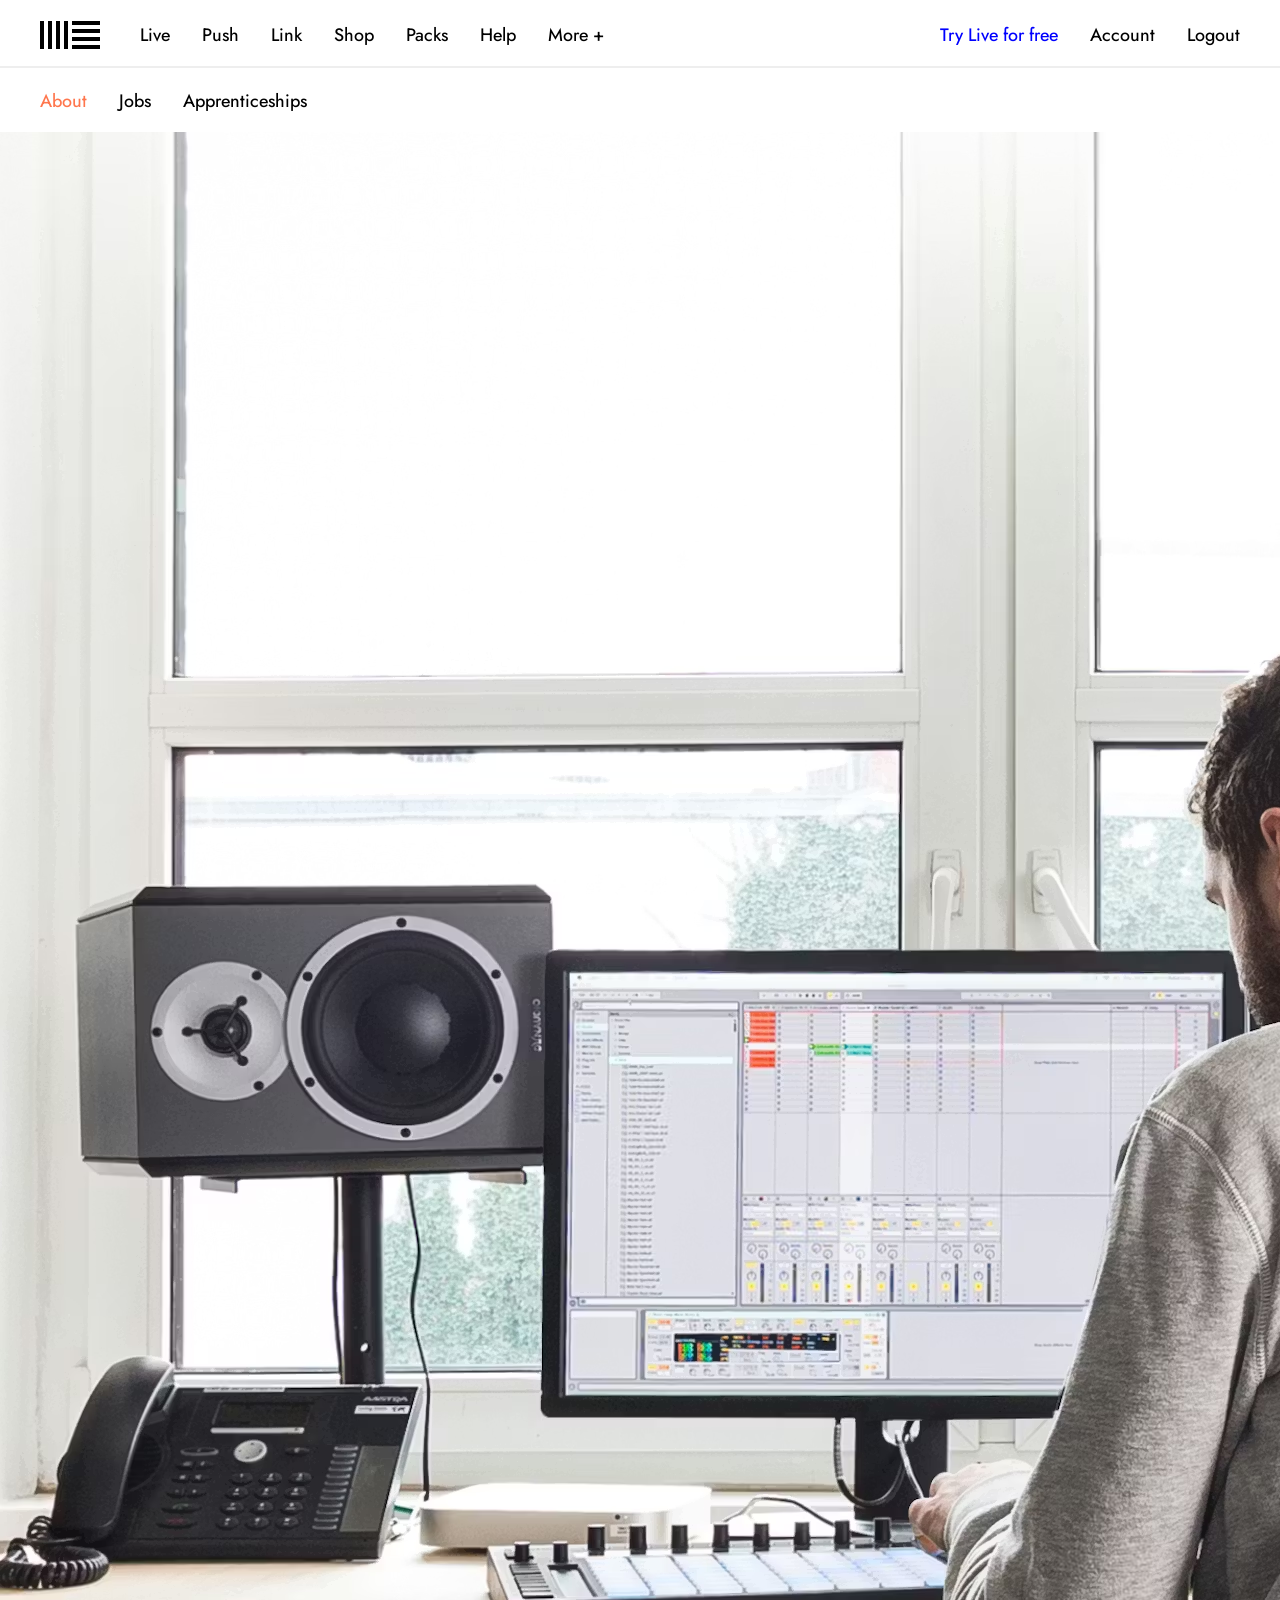
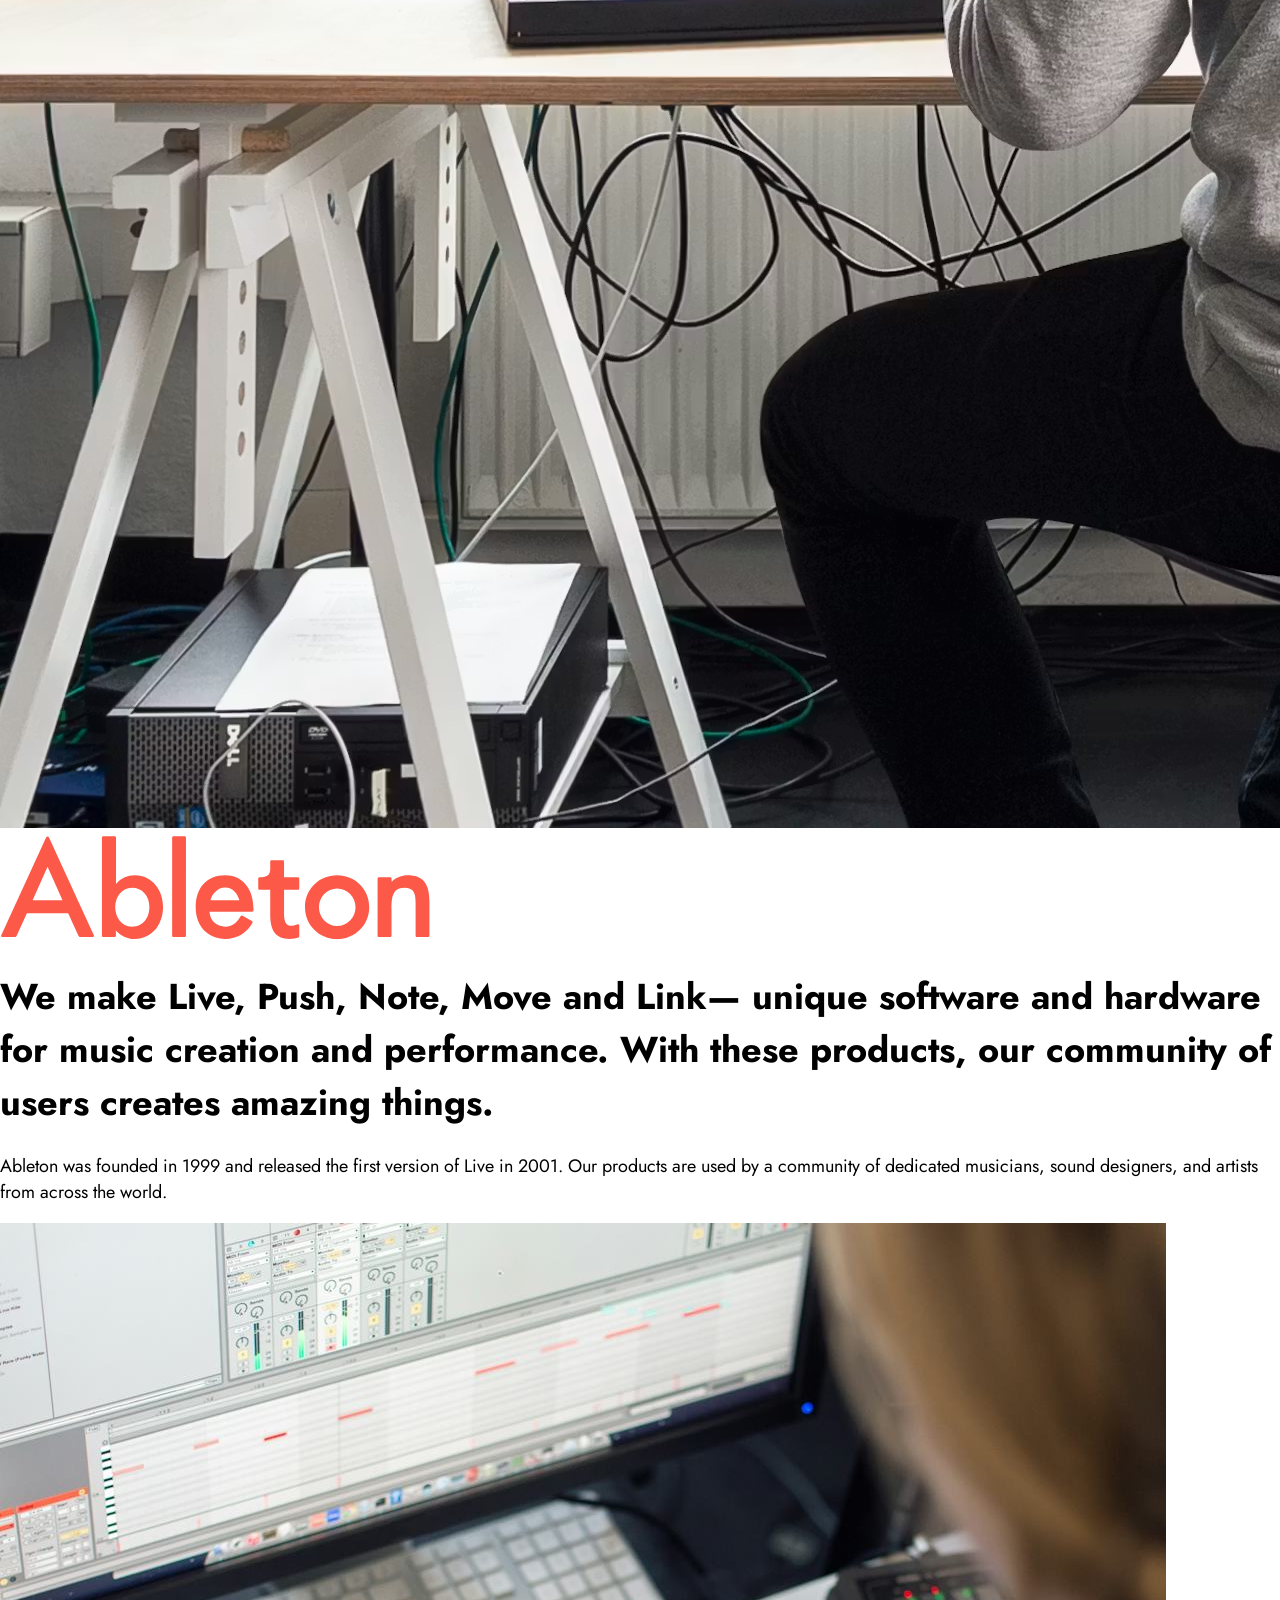
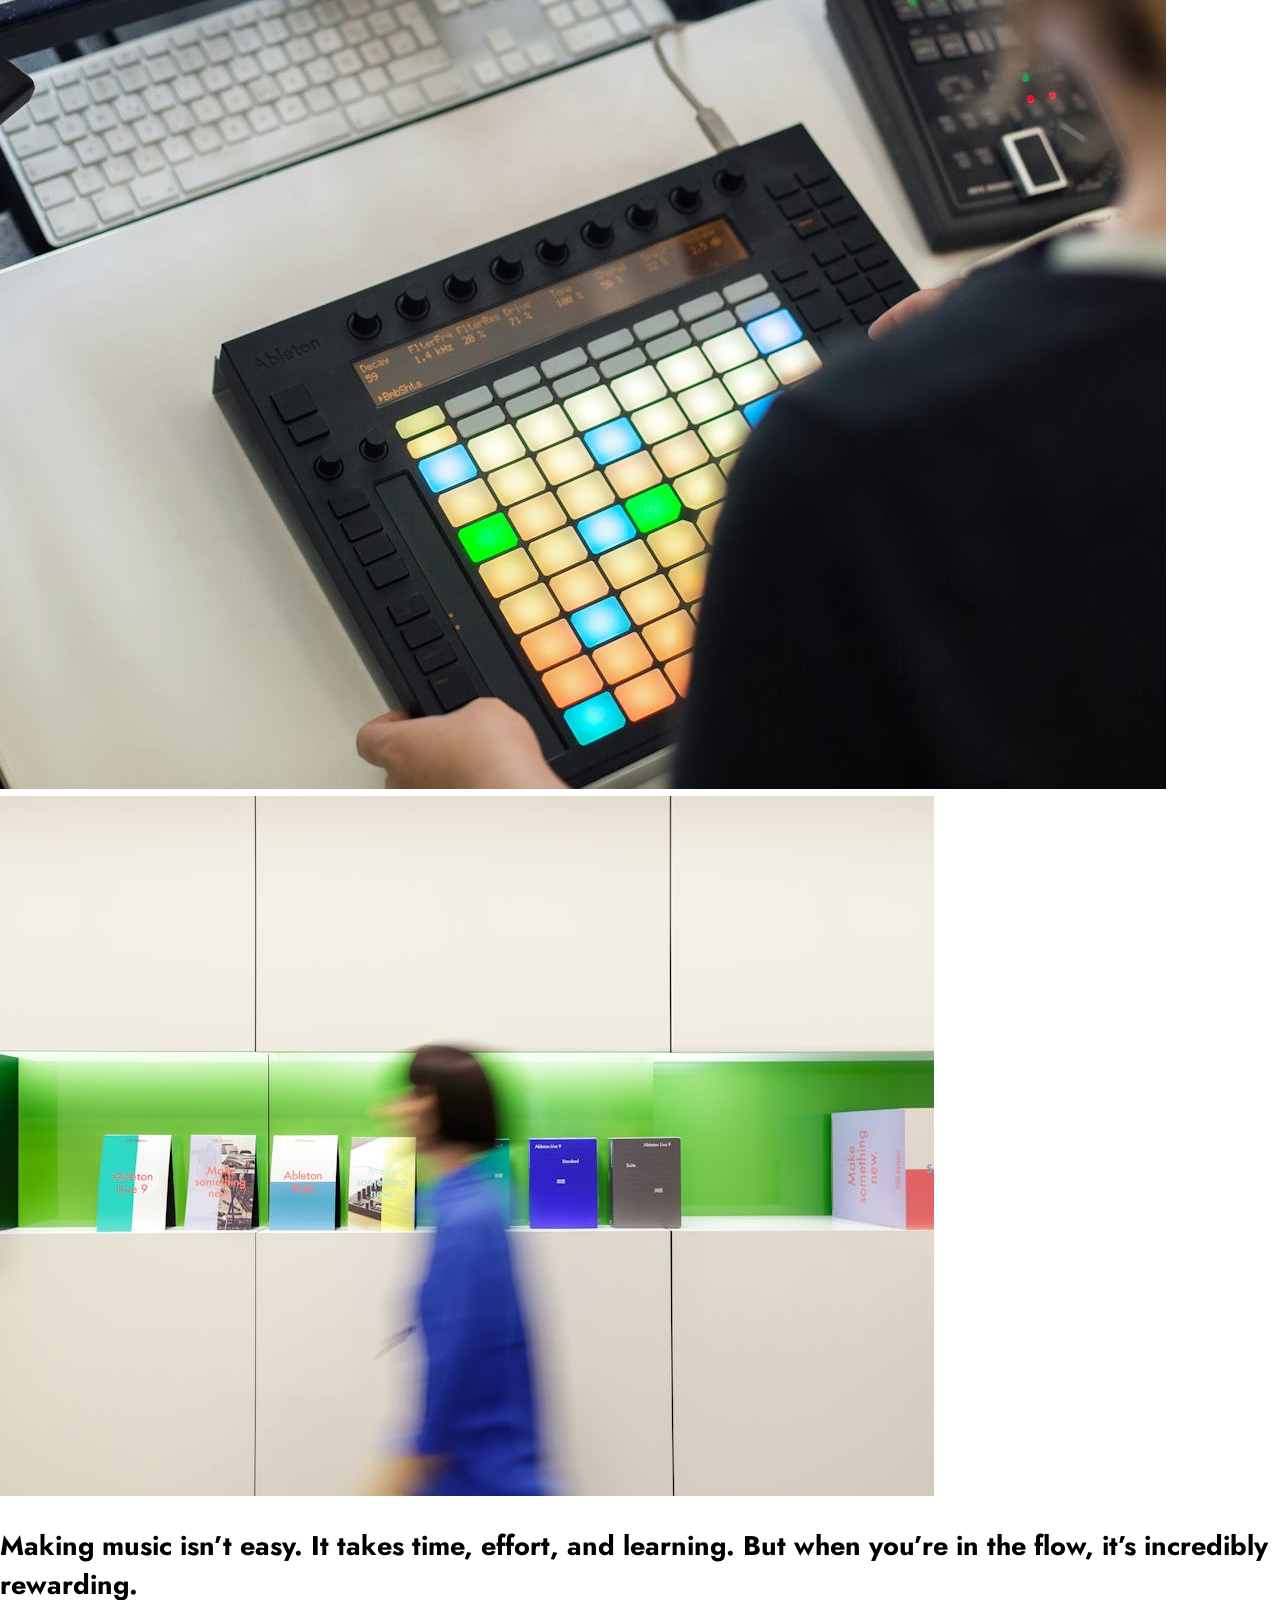
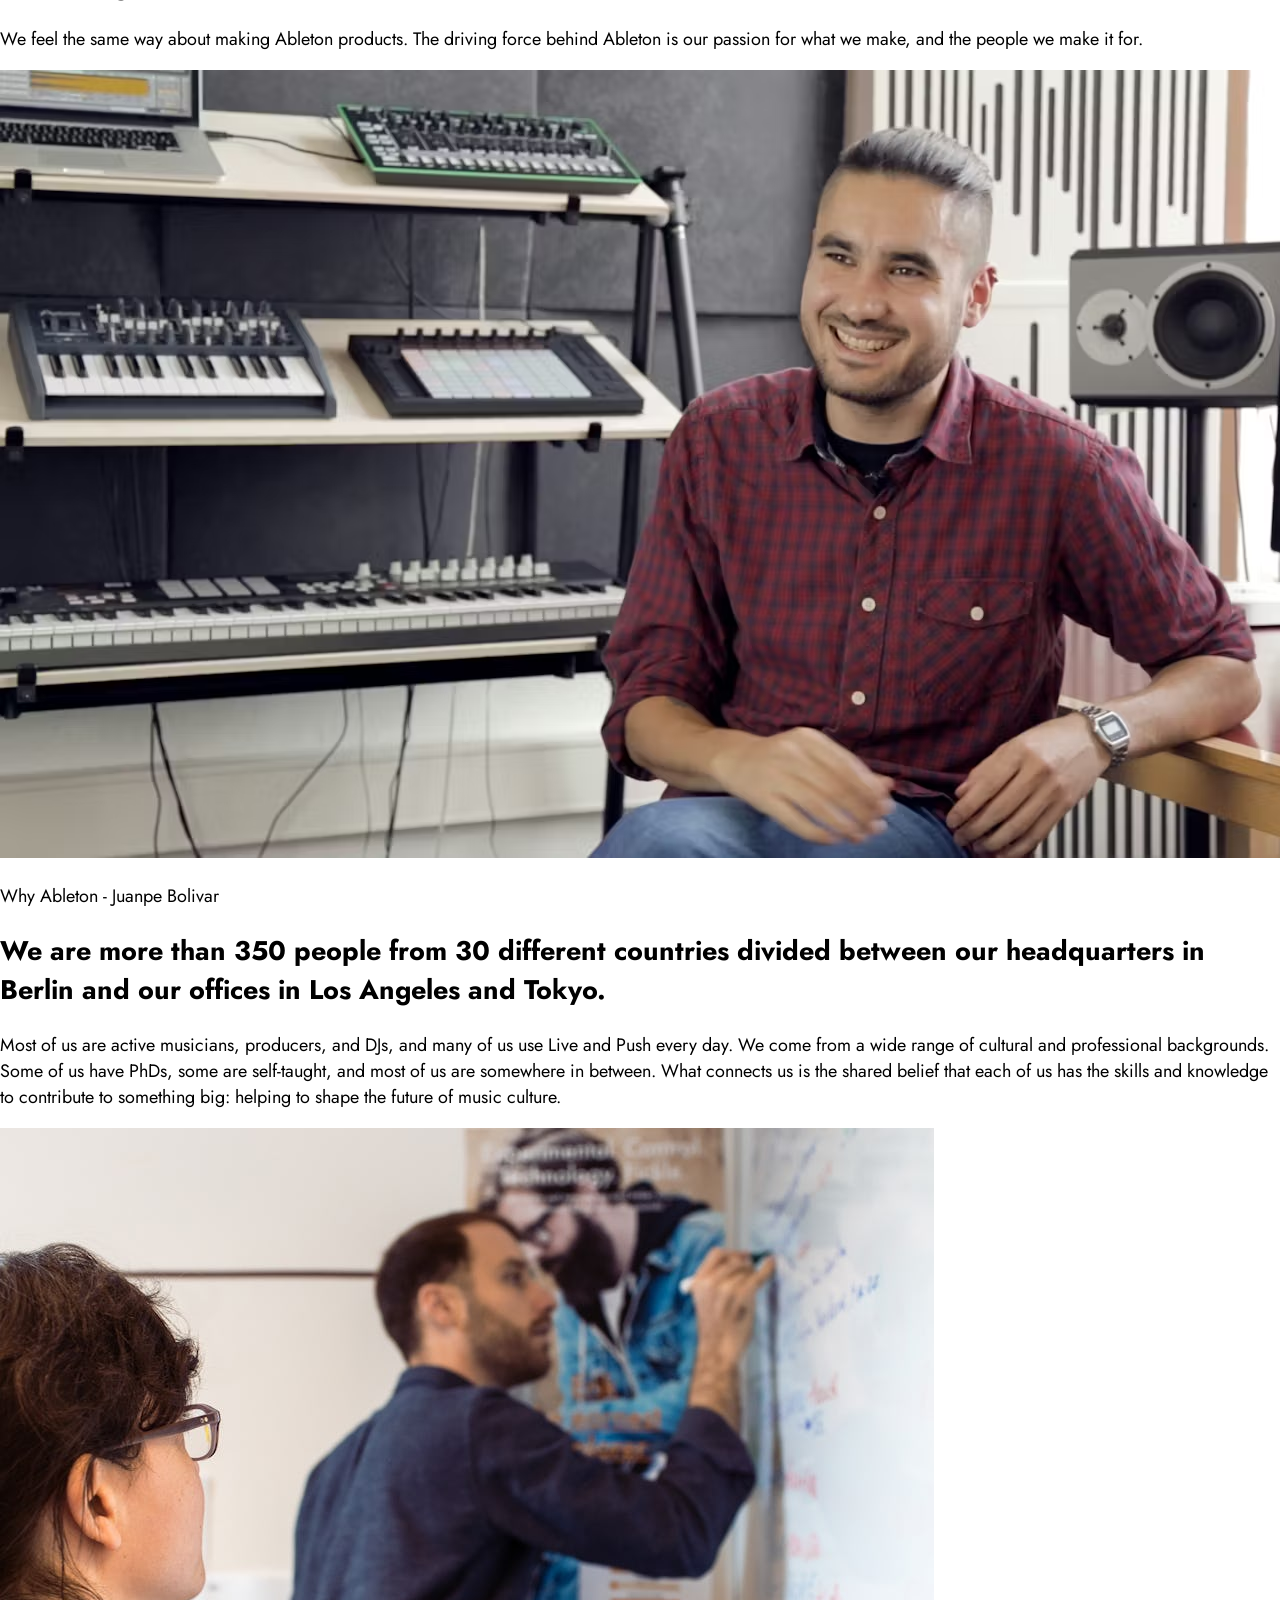
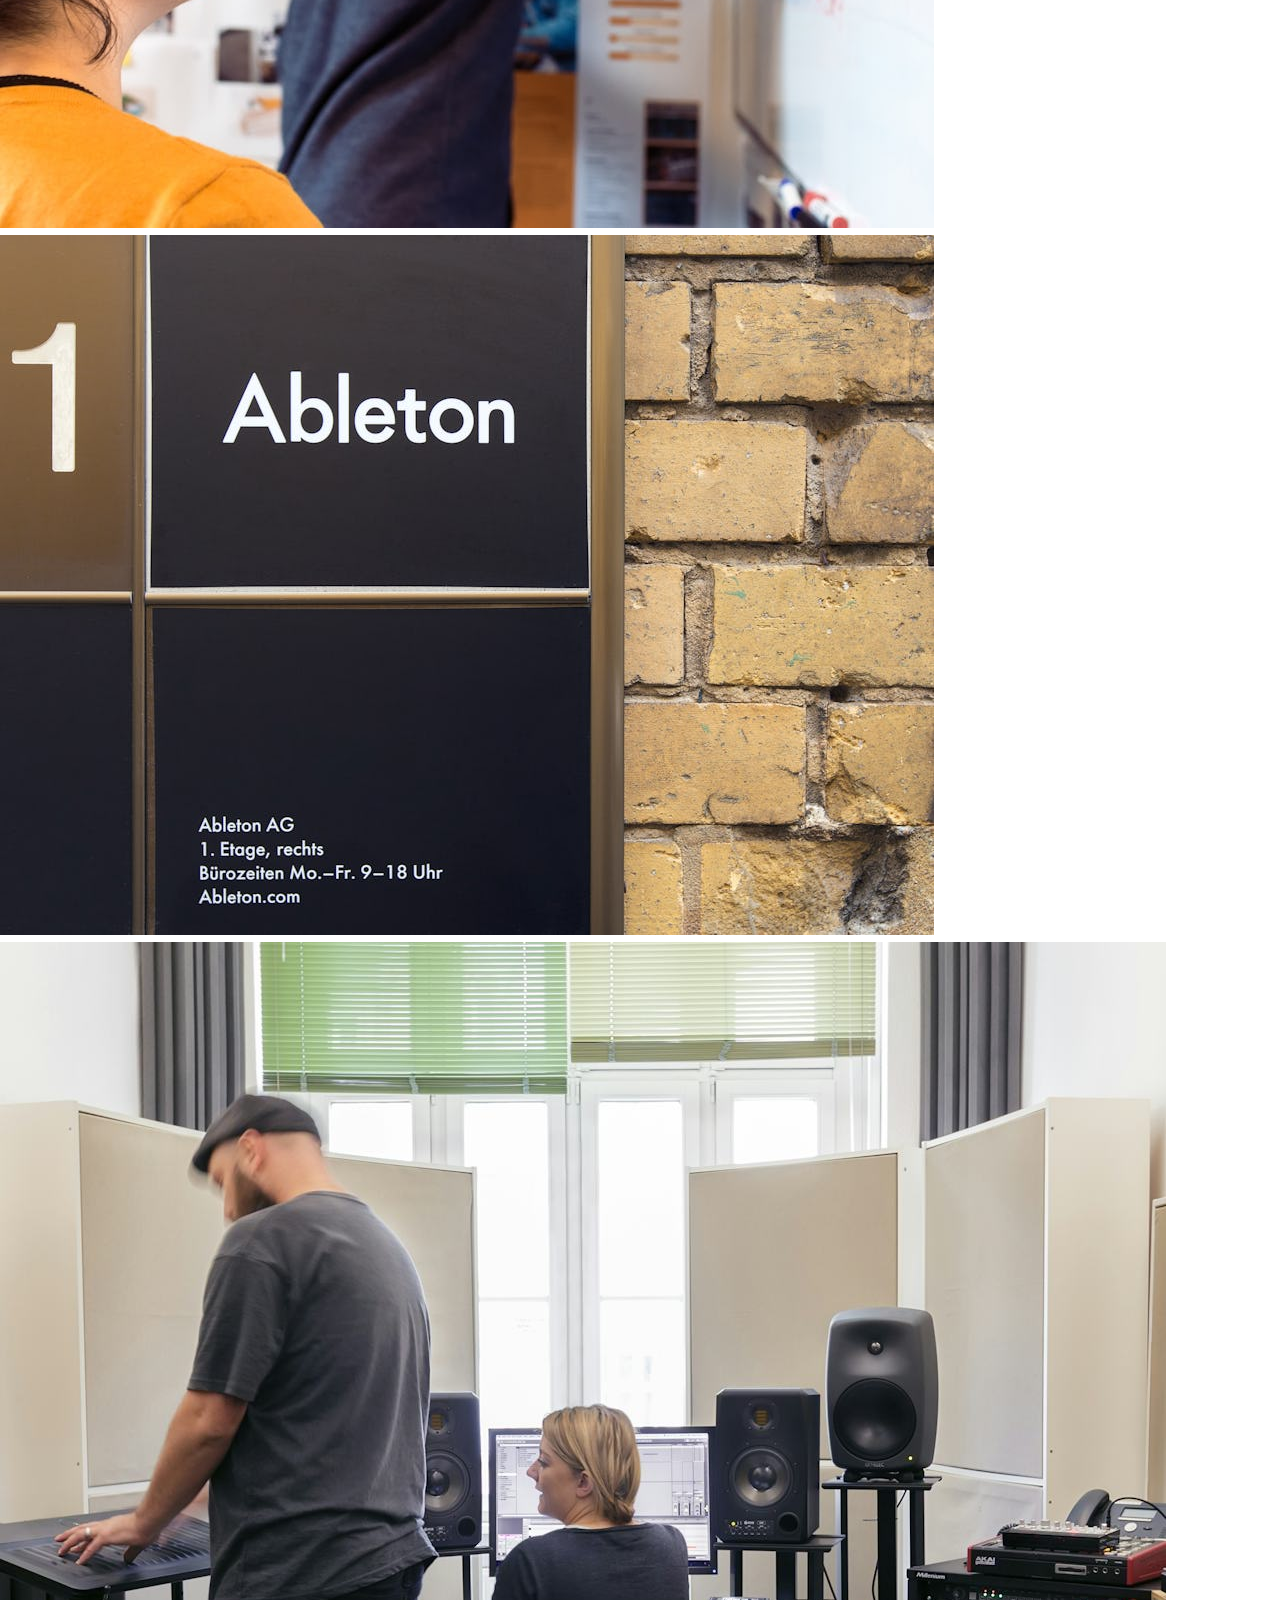
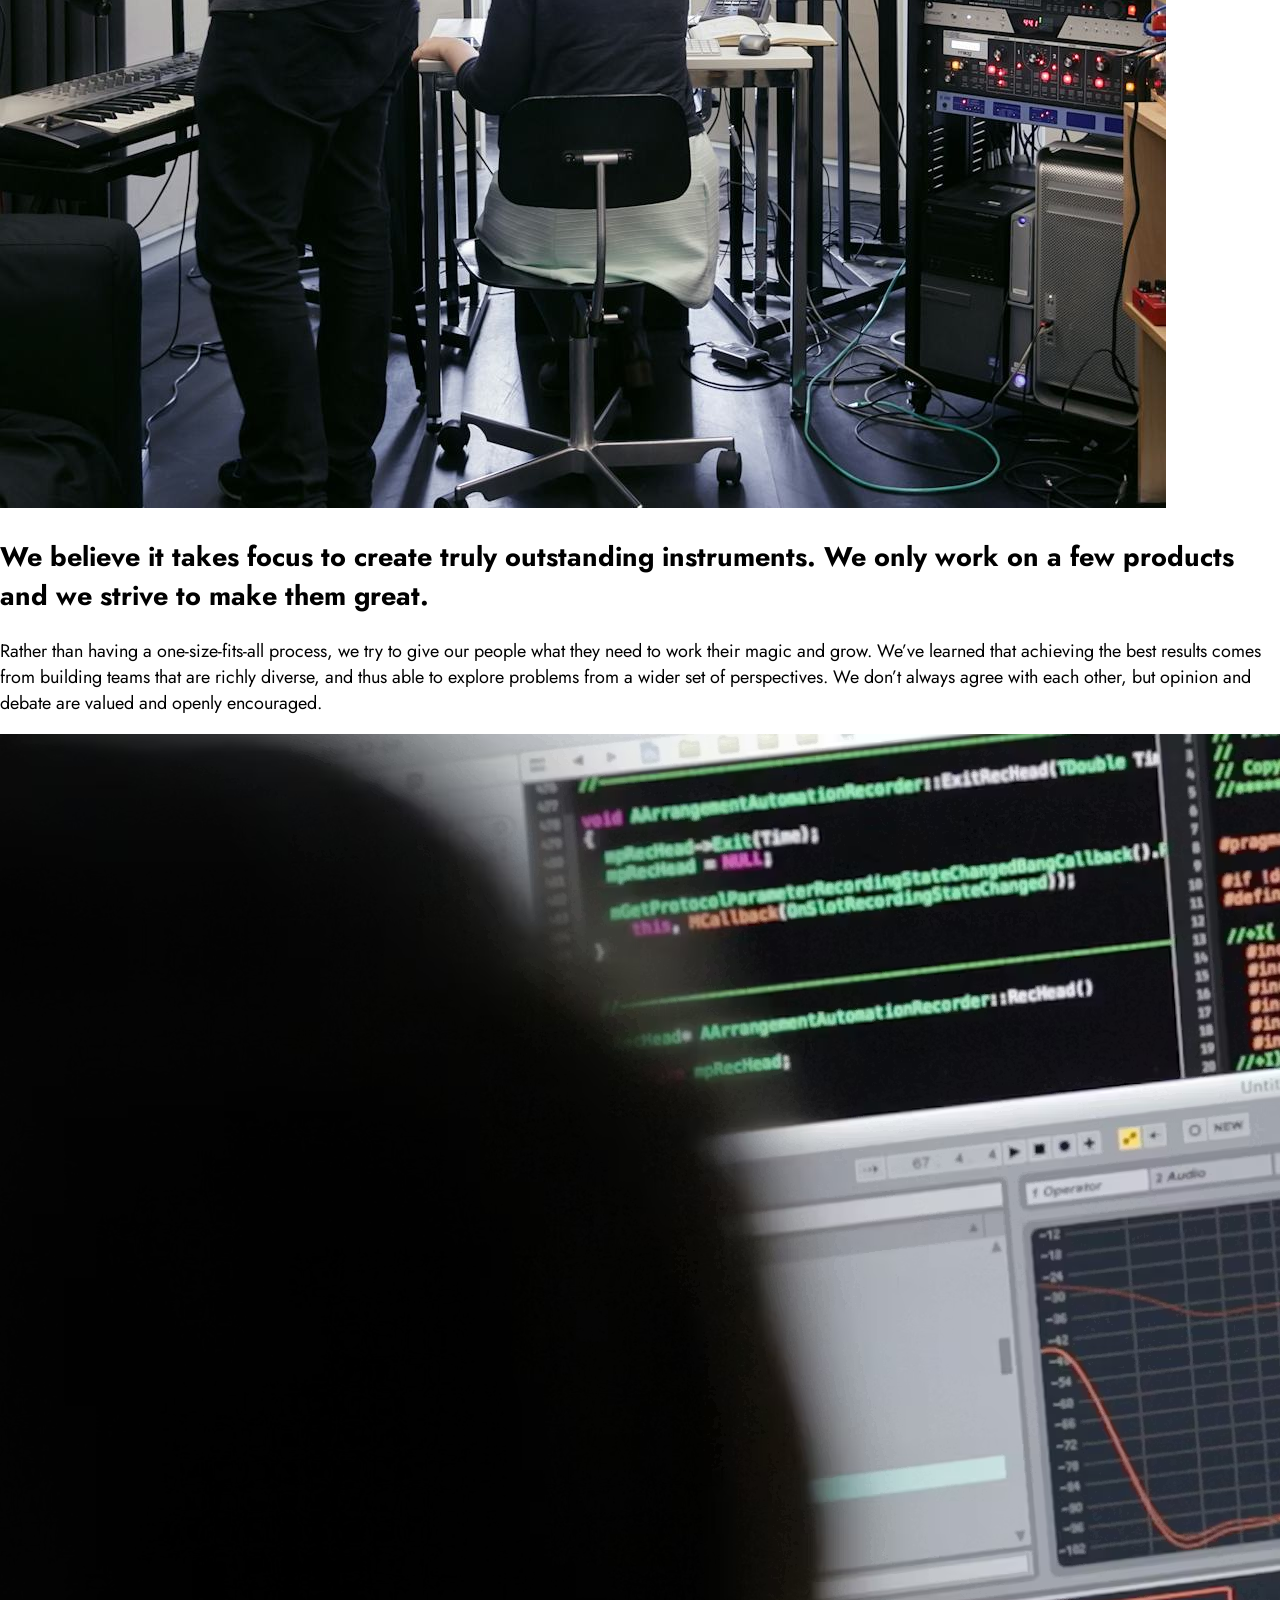
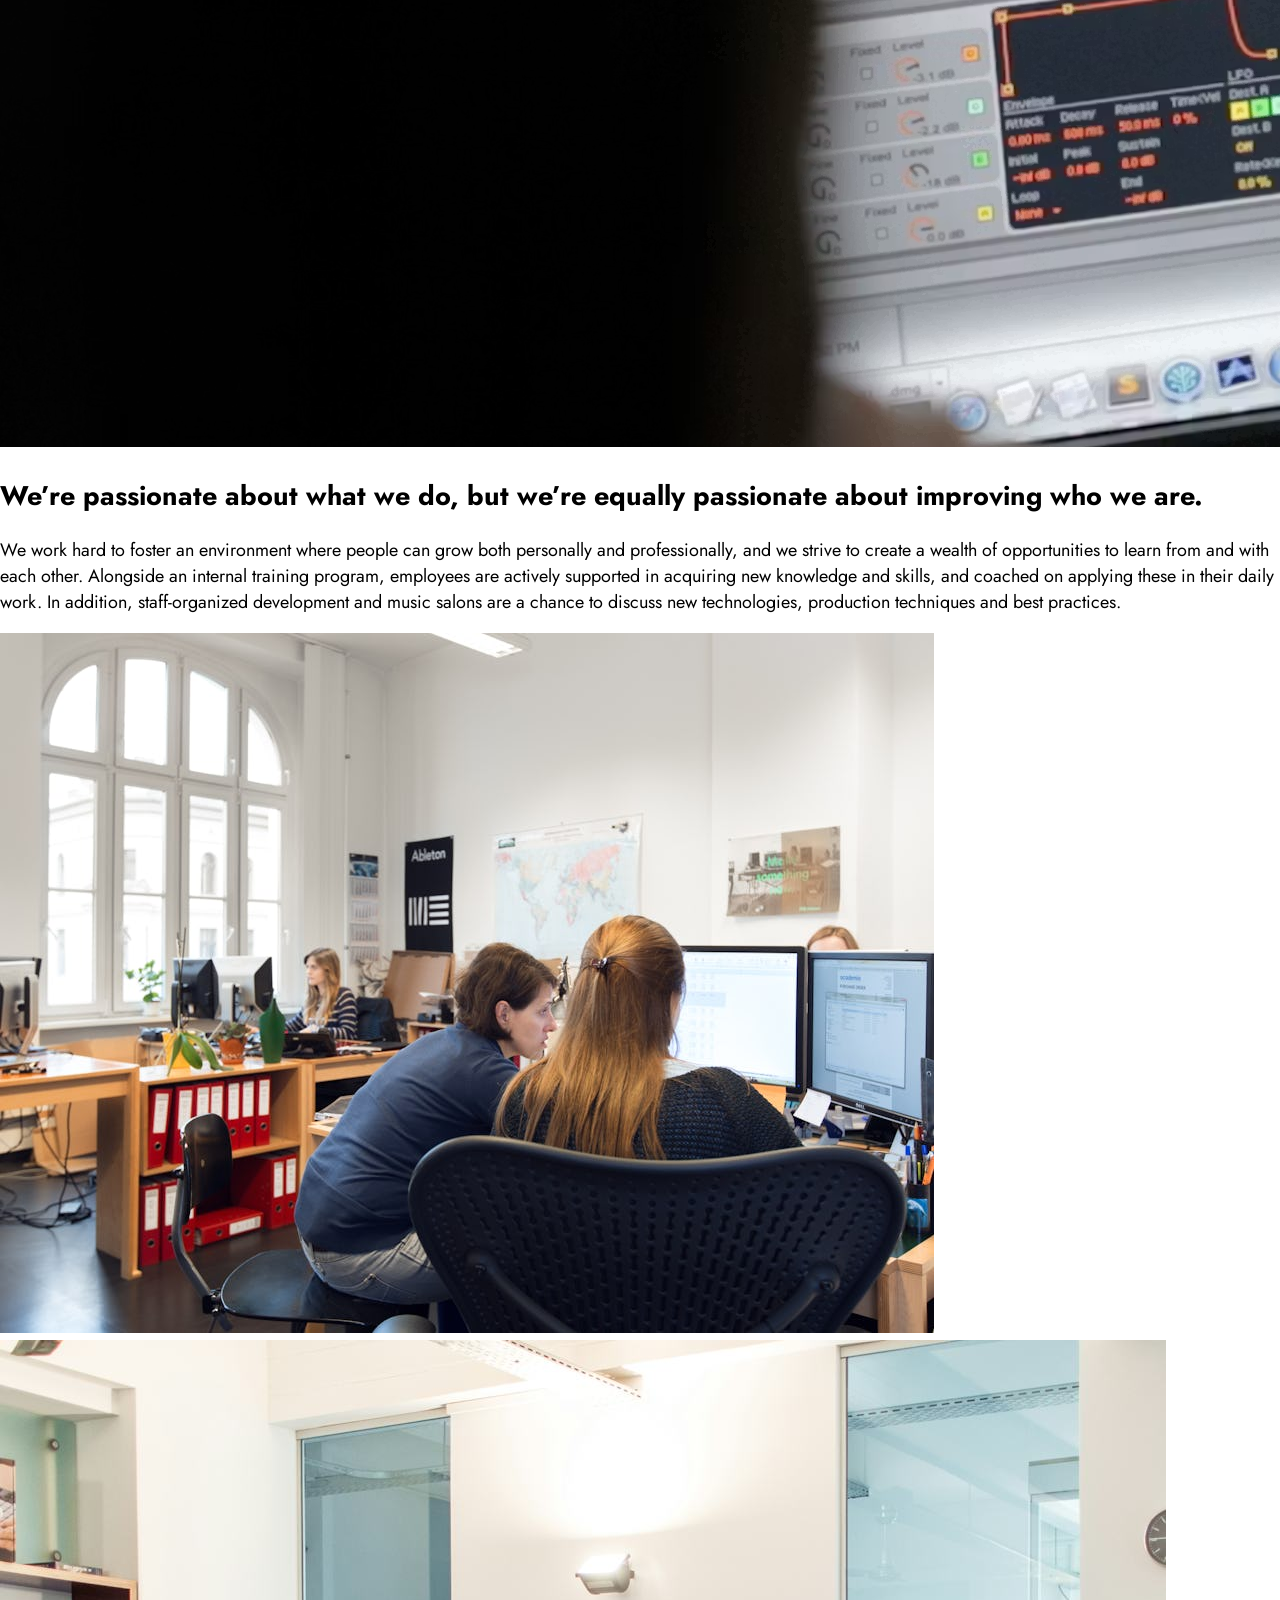
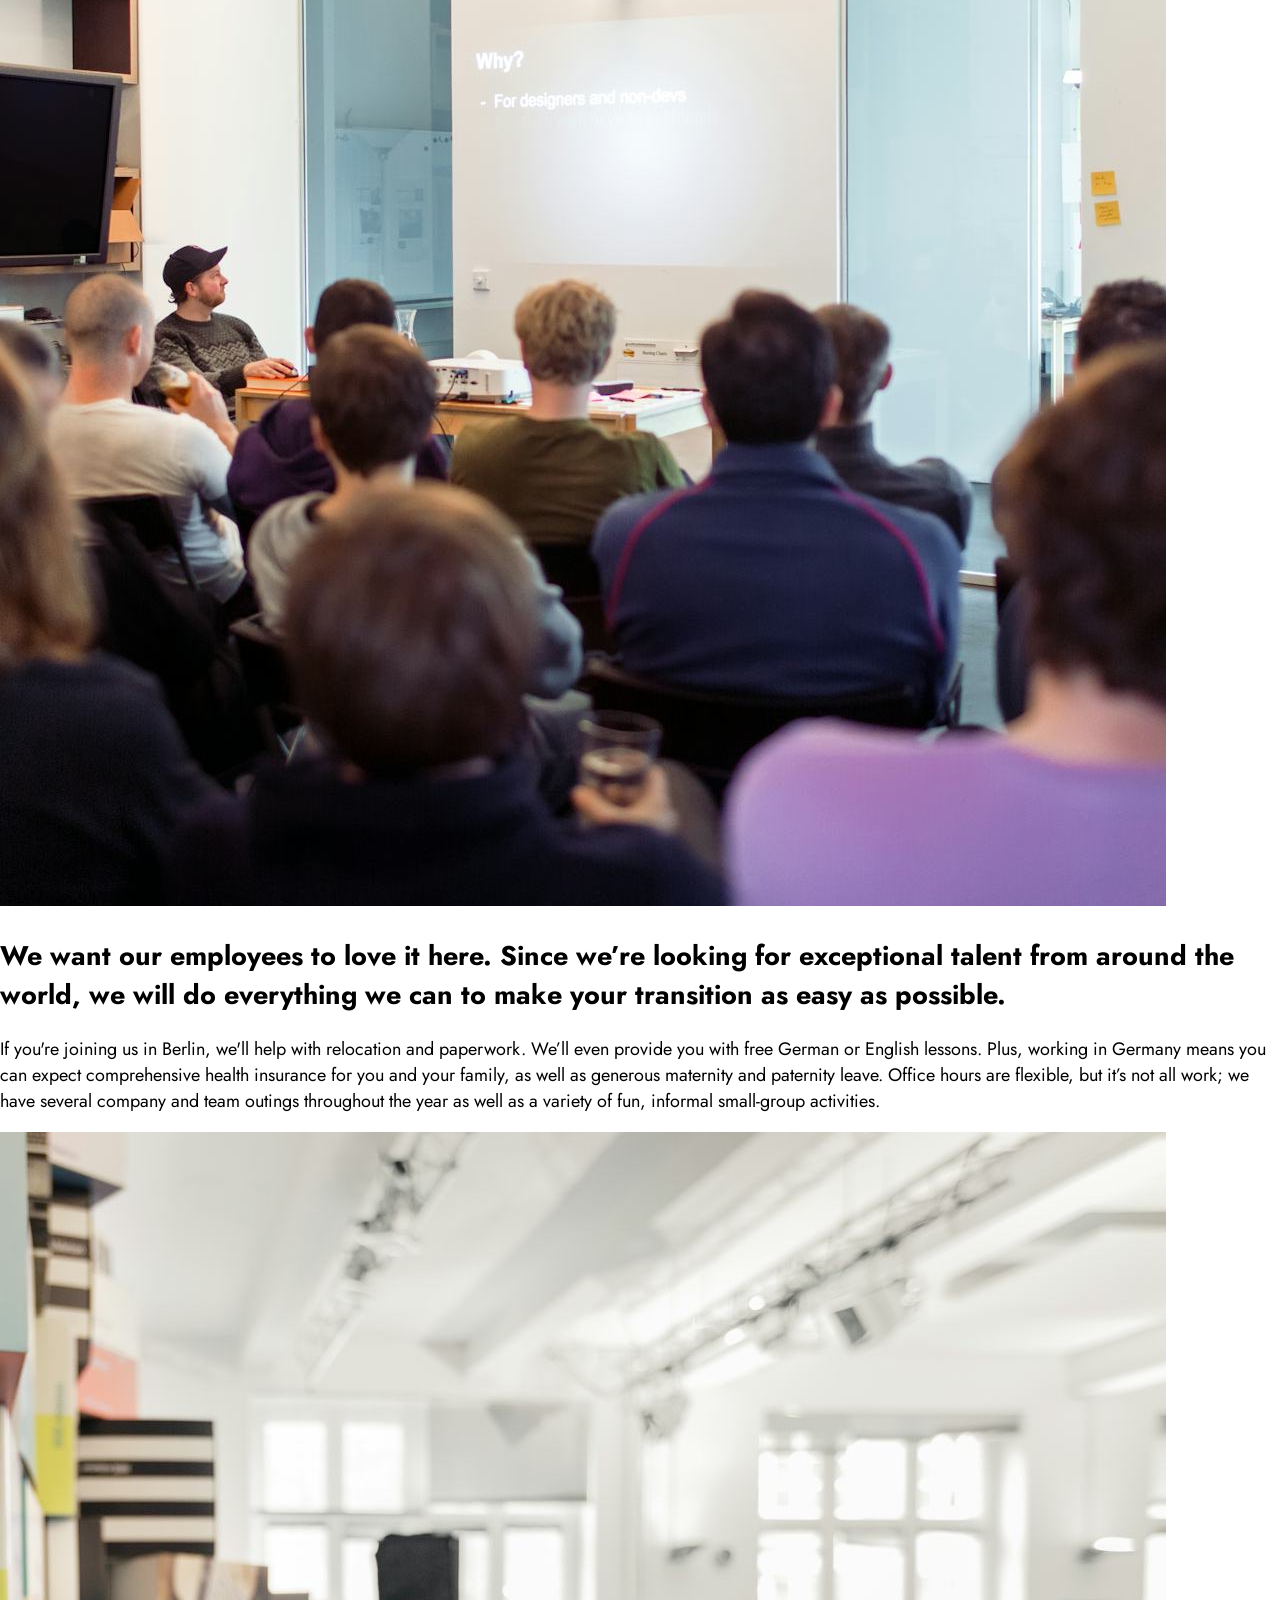
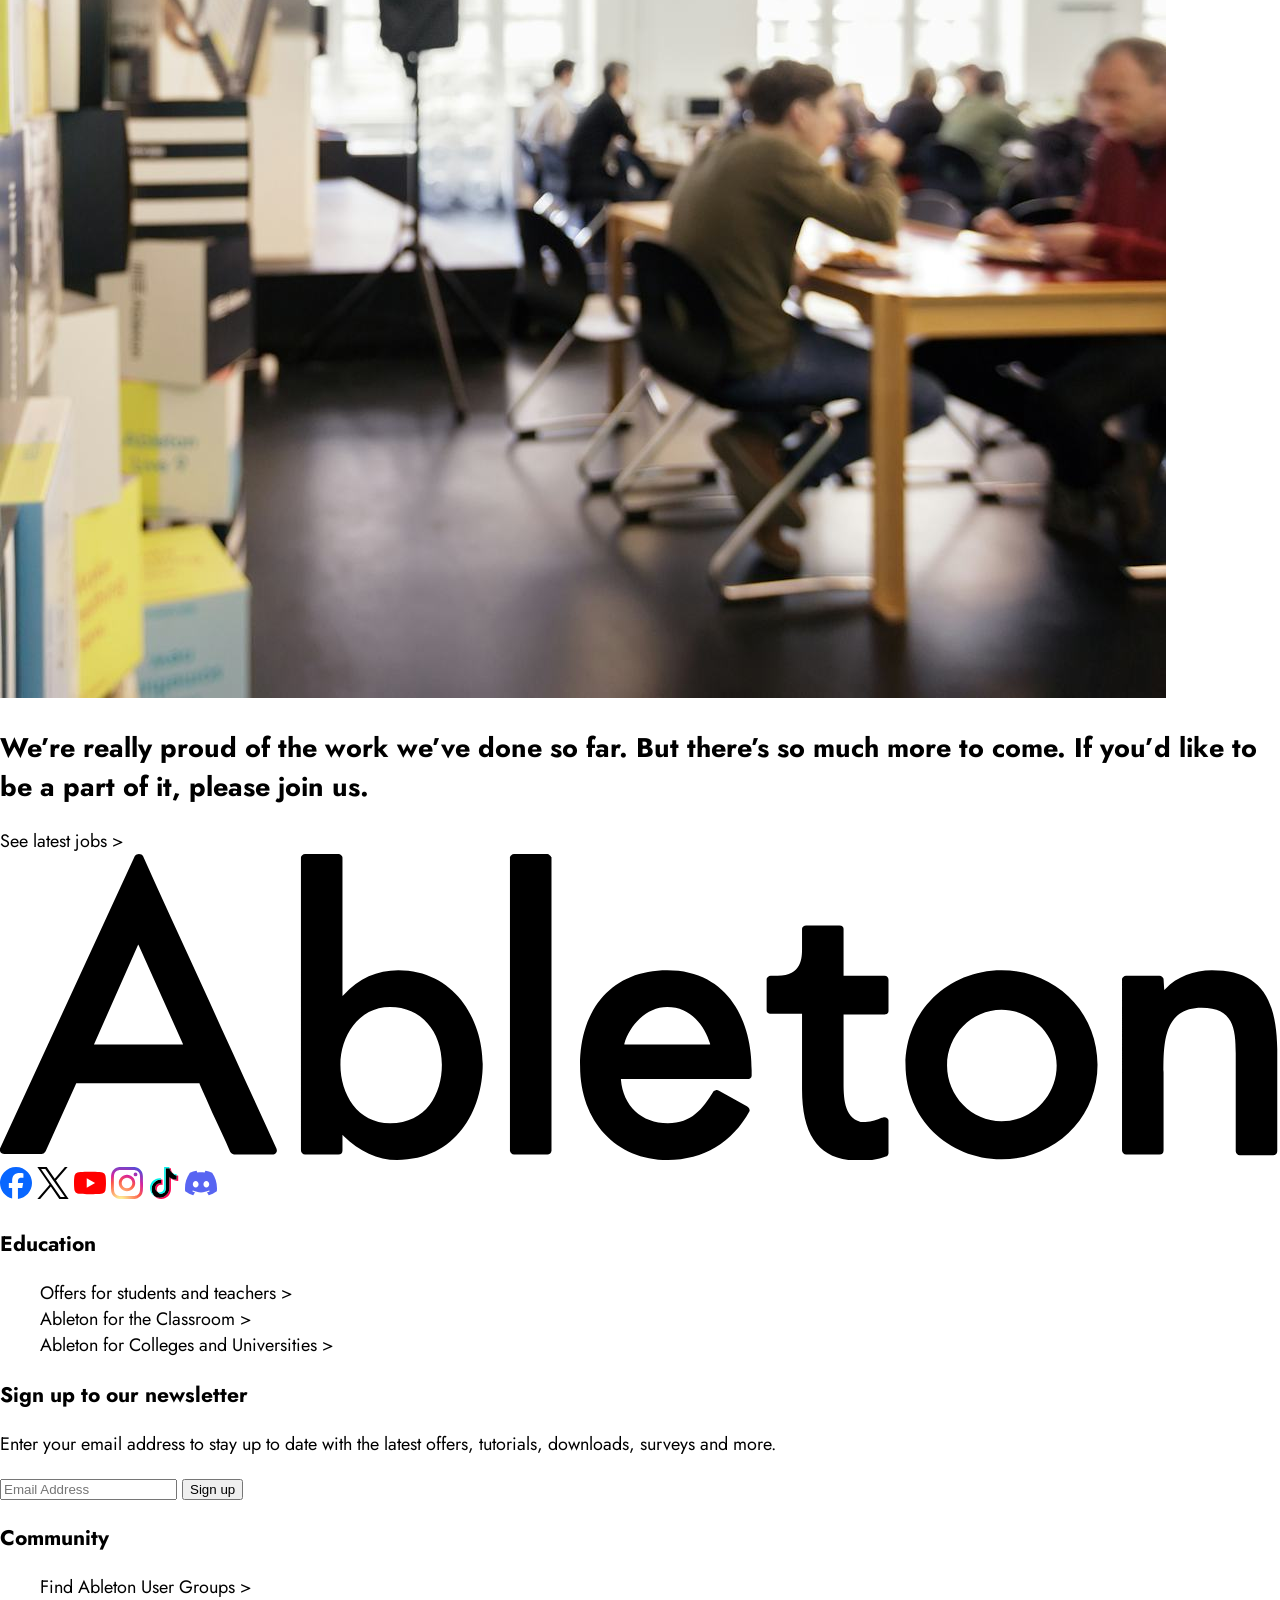
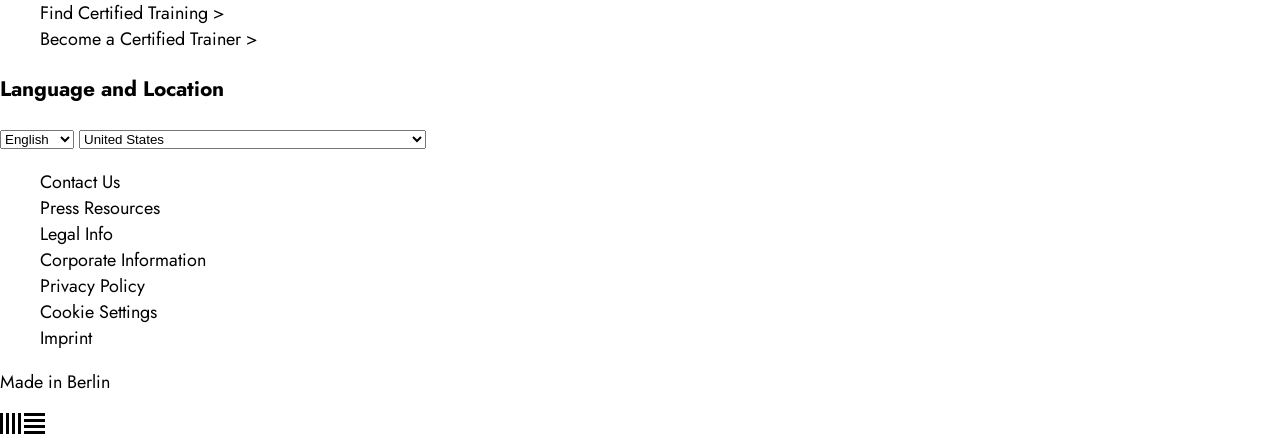
==== commit e5e28b34: "Reorganize header navigation layout" ====
--- a/ableton/index.html
+++ b/ableton/index.html
@@ -14,23 +14,32 @@
   </head>
   <body>
     <header>
-      <nav aria-label="Main menu">
-        <img src="images/ableton-hallmark.svg" alt="Ableton Logo" />
-        <ul>
+      <nav class="main-menu" aria-label="Main menu">
+
+        <div class="menu-left-side">
+<img class="header-logo" src="images/ableton-hallmark.svg" alt="Ableton Logo" />
+        
+        <ul class="list list--1">
           <li><a href="#">Live</a></li>
           <li><a href="#">Push</a></li>
-          <li><a href="#">Move</a></li>
-          <li><a href="#">Note</a></li>
           <li><a href="#">Link</a></li>
           <li><a href="#">Shop</a></li>
           <li><a href="#">Packs</a></li>
           <li><a href="#">Help</a></li>
           <li><a href="#">More +</a></li>
         </ul>
+        </div>
+        
+
+        <ul class="list list--2">
+          <li><a class="menu-cta" href="#">Try Live for free</a></li>
+          <li><a href="#">Account</a></li>
+          <li><a href="#">Logout</a></li>
+        </ul>
       </nav>
       <nav aria-label="Secondary menu">
-        <ul>
-          <li><a href="#">About</a></li>
+        <ul class="list list --3">
+          <li><a class="current-page" href="#">About</a></li>
           <li><a href="#">Jobs</a></li>
           <li><a href="#">Apprenticeships</a></li>
         </ul>
--- a/ableton/style.css
+++ b/ableton/style.css
@@ -5,16 +5,48 @@
 body {
   margin: 0;
   font-family: "Jost", sans-serif;
+  font-size: 18px;
 }
 
-.footer-social {
-  display: flex;
-  gap: 12px;
-  margin-top: 10px;
+a {
+  text-decoration: none;
+  color: #000000;
 }
 
-.footer-social a {
-  display: inline-flex;
-  align-items: center;
-  justify-content: center;
+nav a {
+  font-weight: 450;
 }
+
+.header-logo {
+  width: 60px;
+}
+
+.main-menu {
+  display: flex;
+  justify-content: space-between;
+  padding: 0 40px;
+  margin-top: 4px;
+  margin-bottom: 20px;
+  border-bottom: 2px solid #eeeeee;
+}
+
+.menu-left-side {
+  display: flex;
+}
+
+.menu-cta {
+  color: #0000ff;
+}
+
+.current-page {
+  color: #ff764d;
+}
+
+.list {
+  display: flex;
+  gap: 32px;
+}
+
+ul {
+  list-style: none;
+}
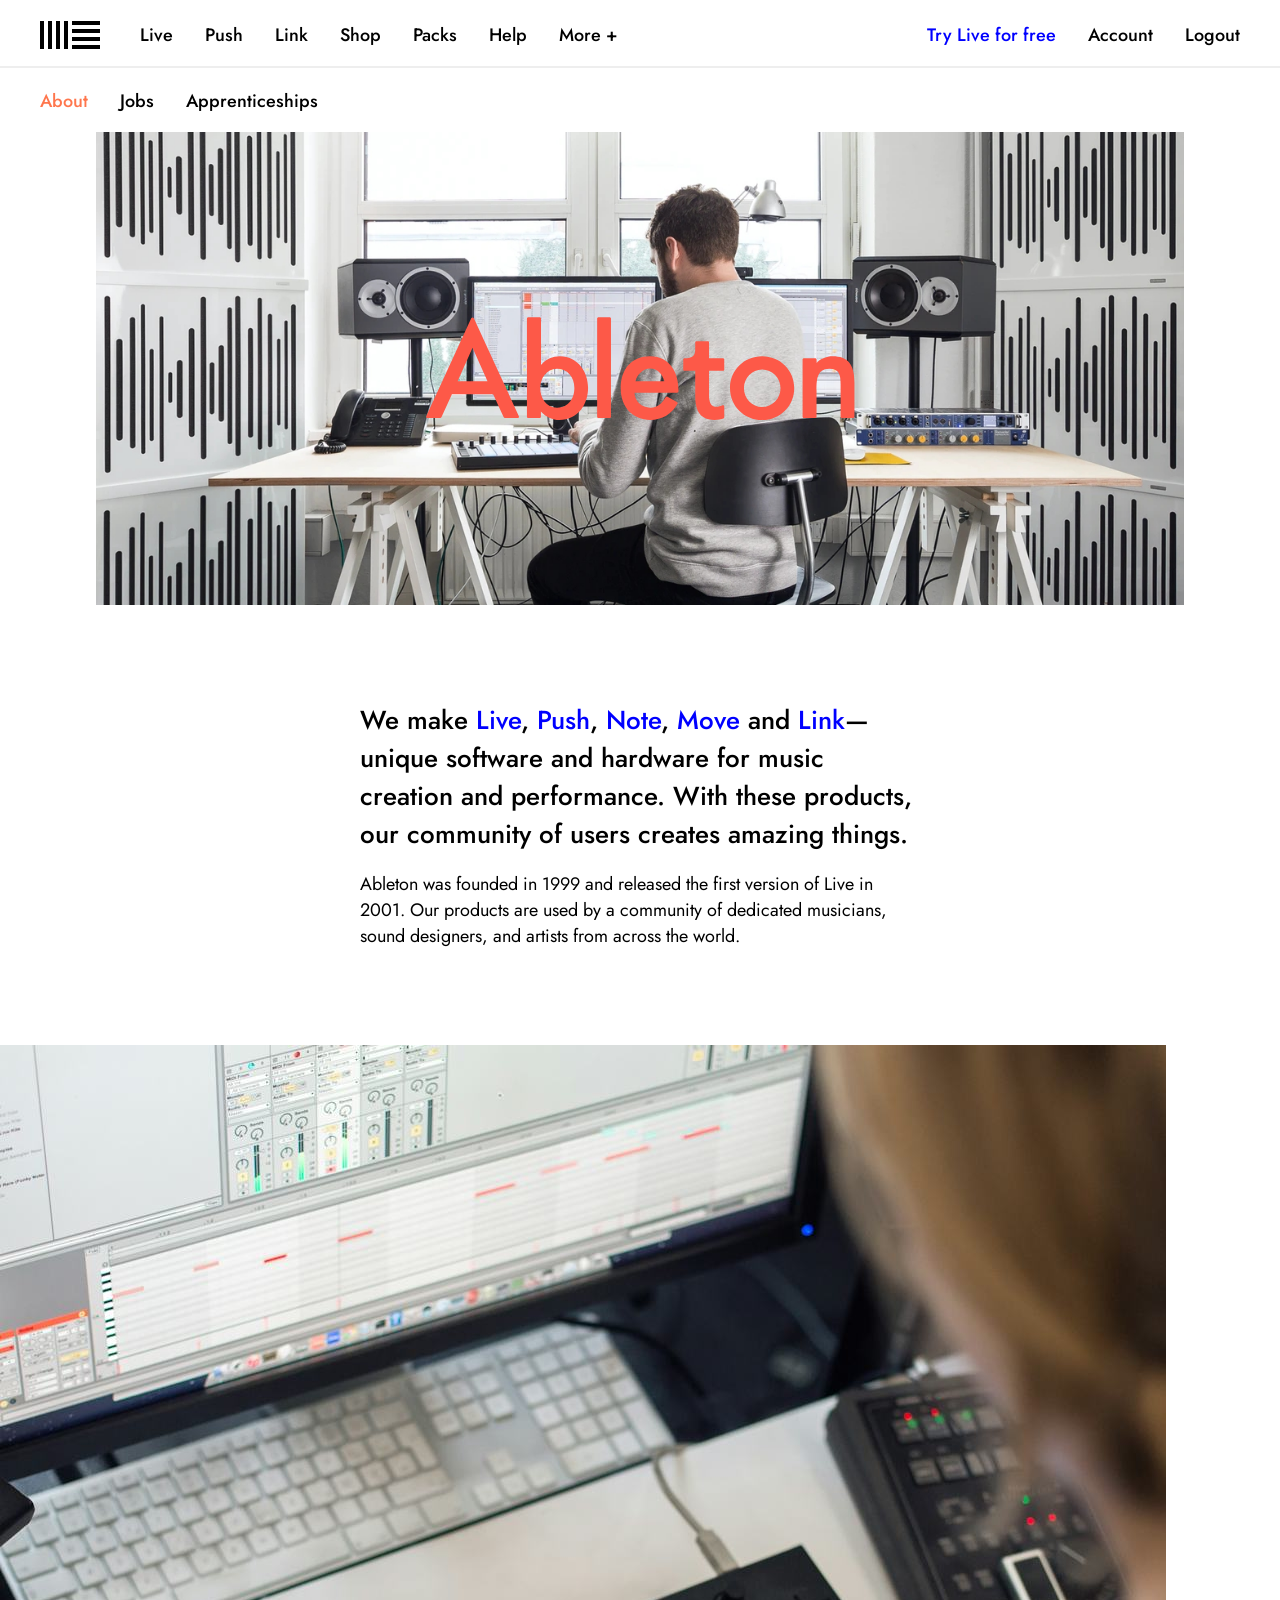
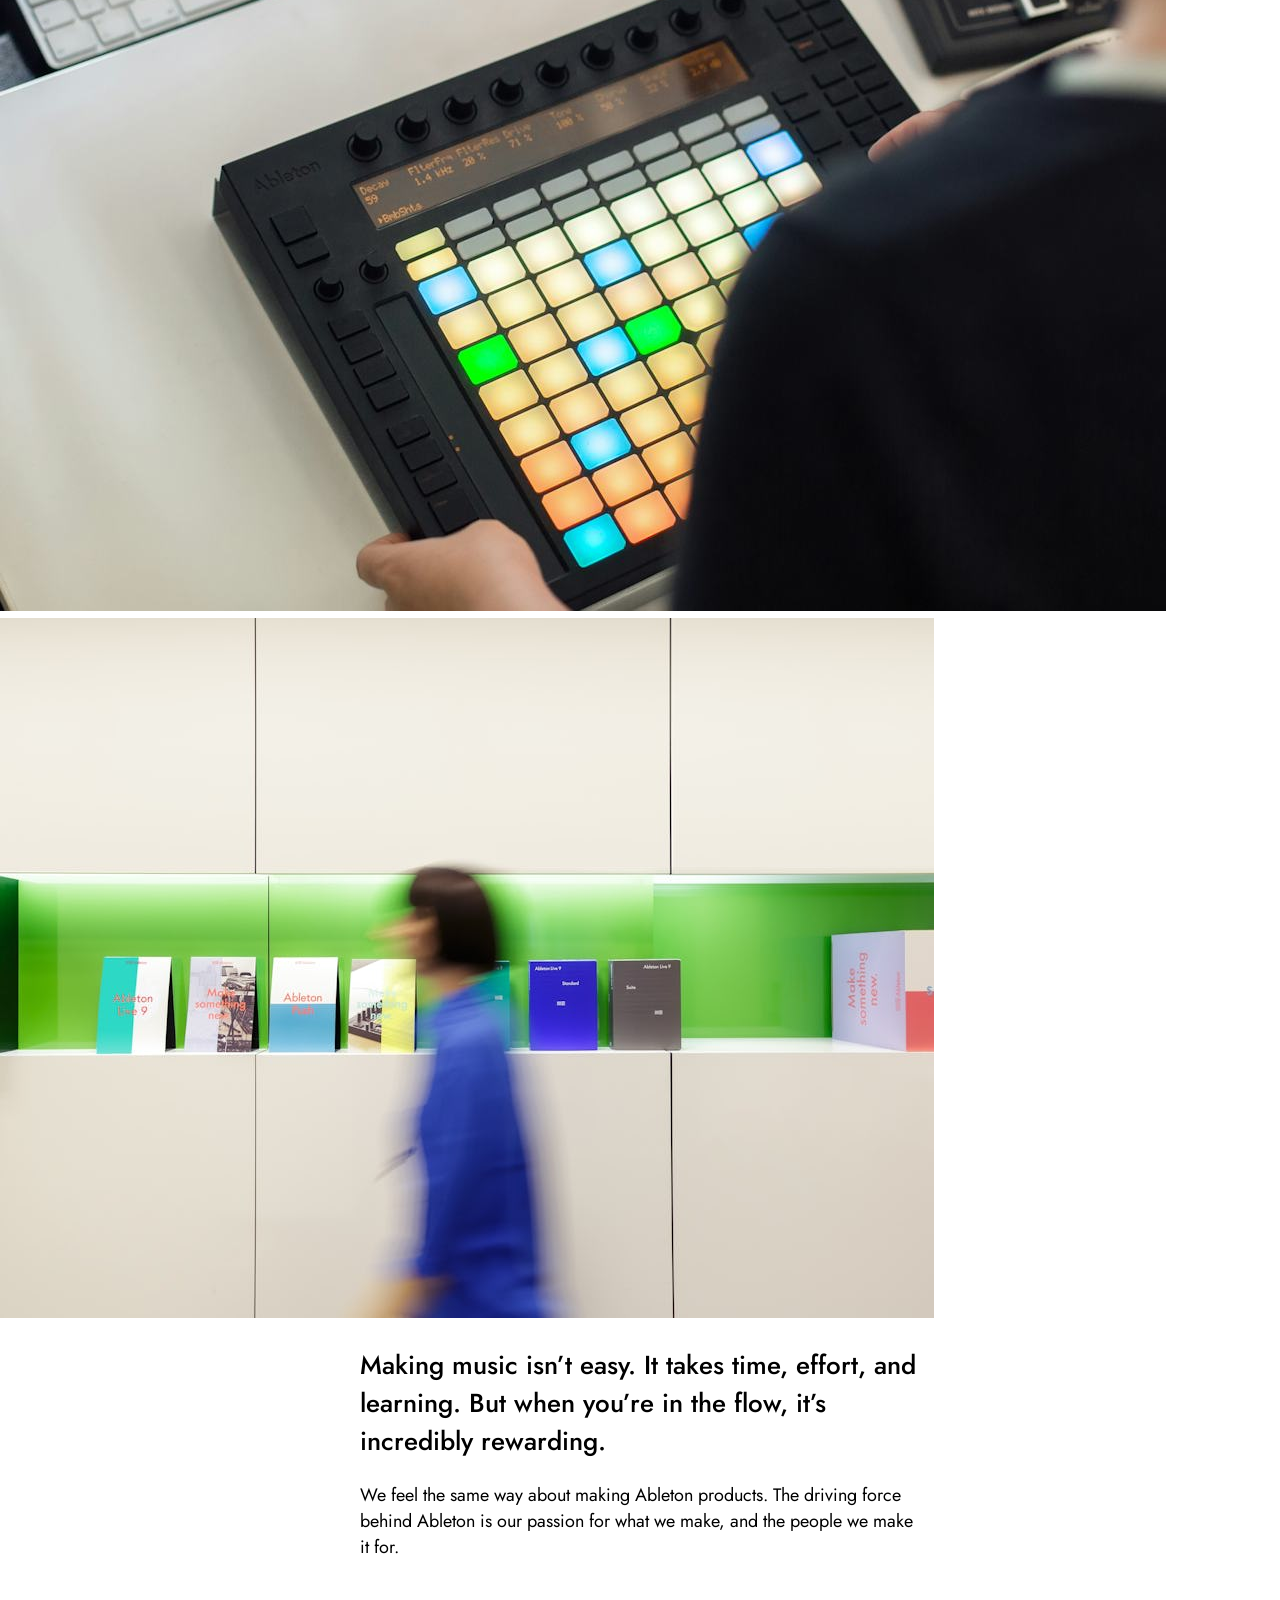
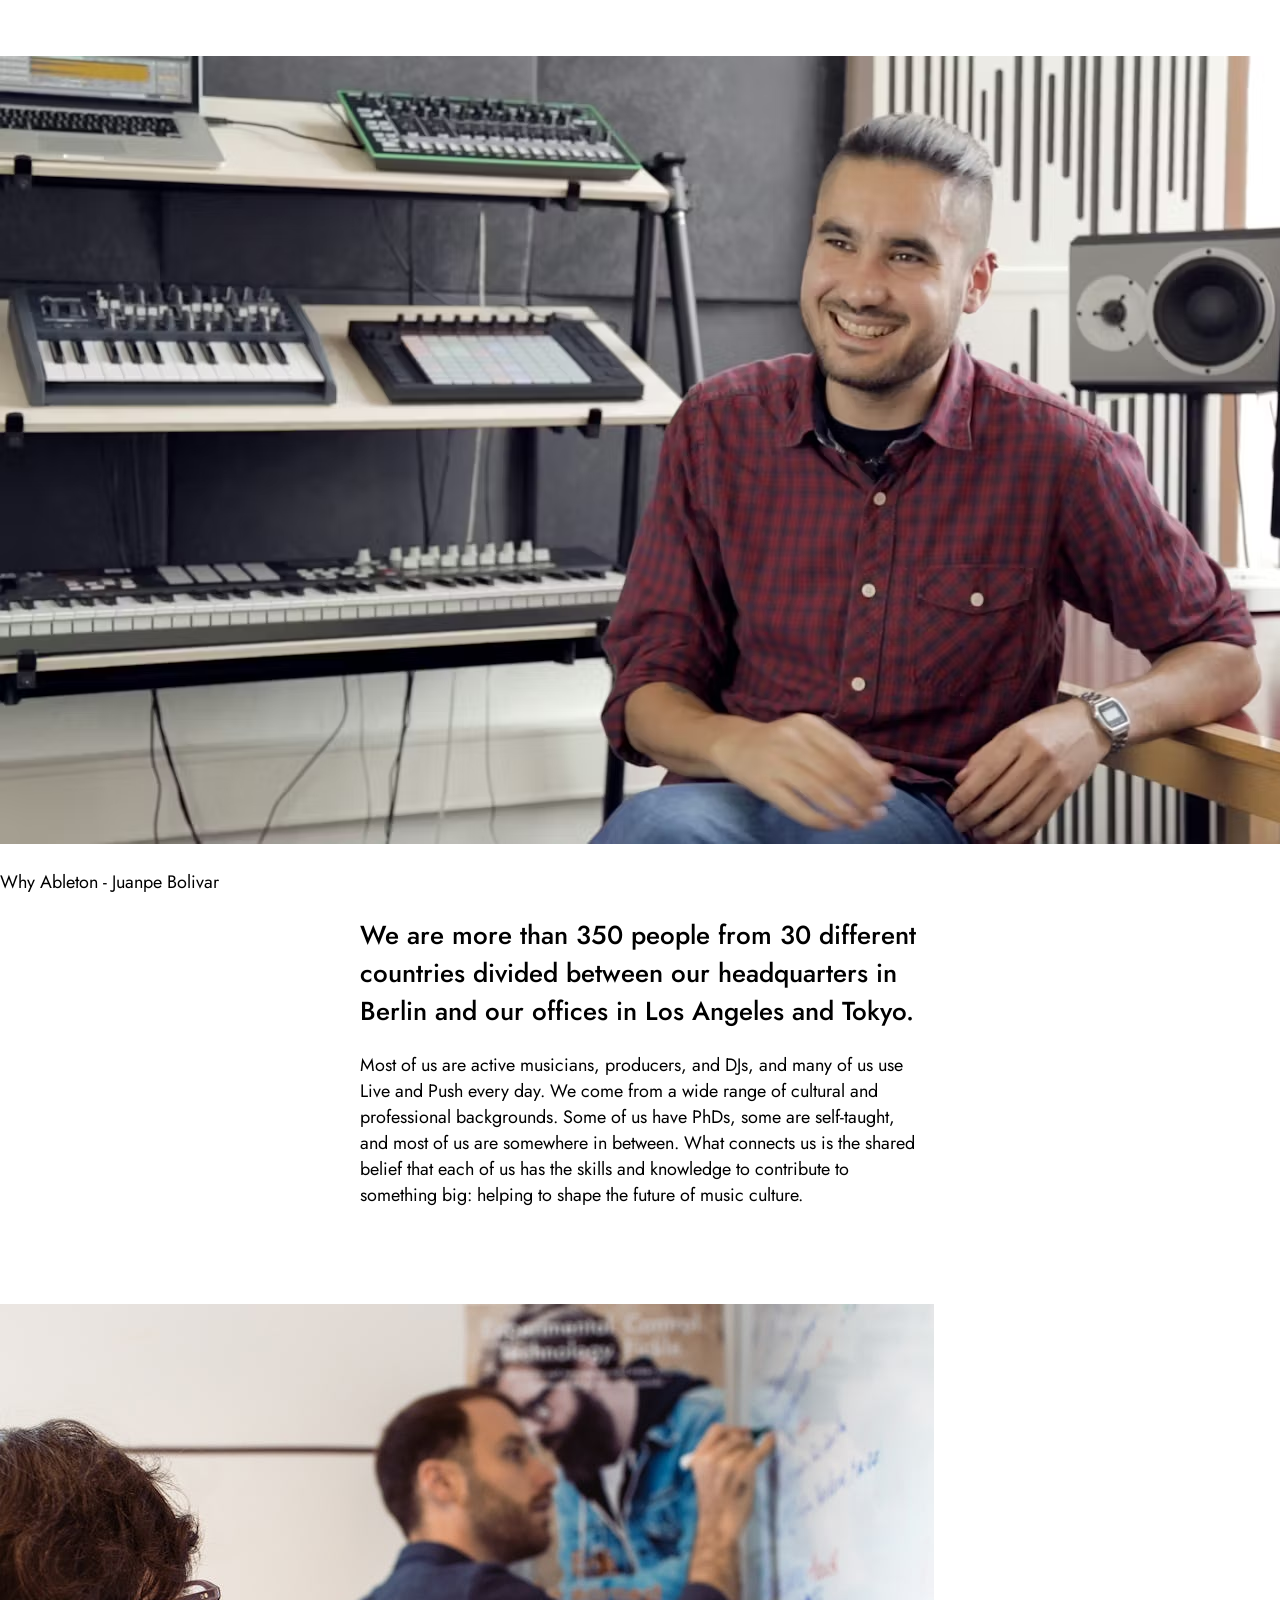
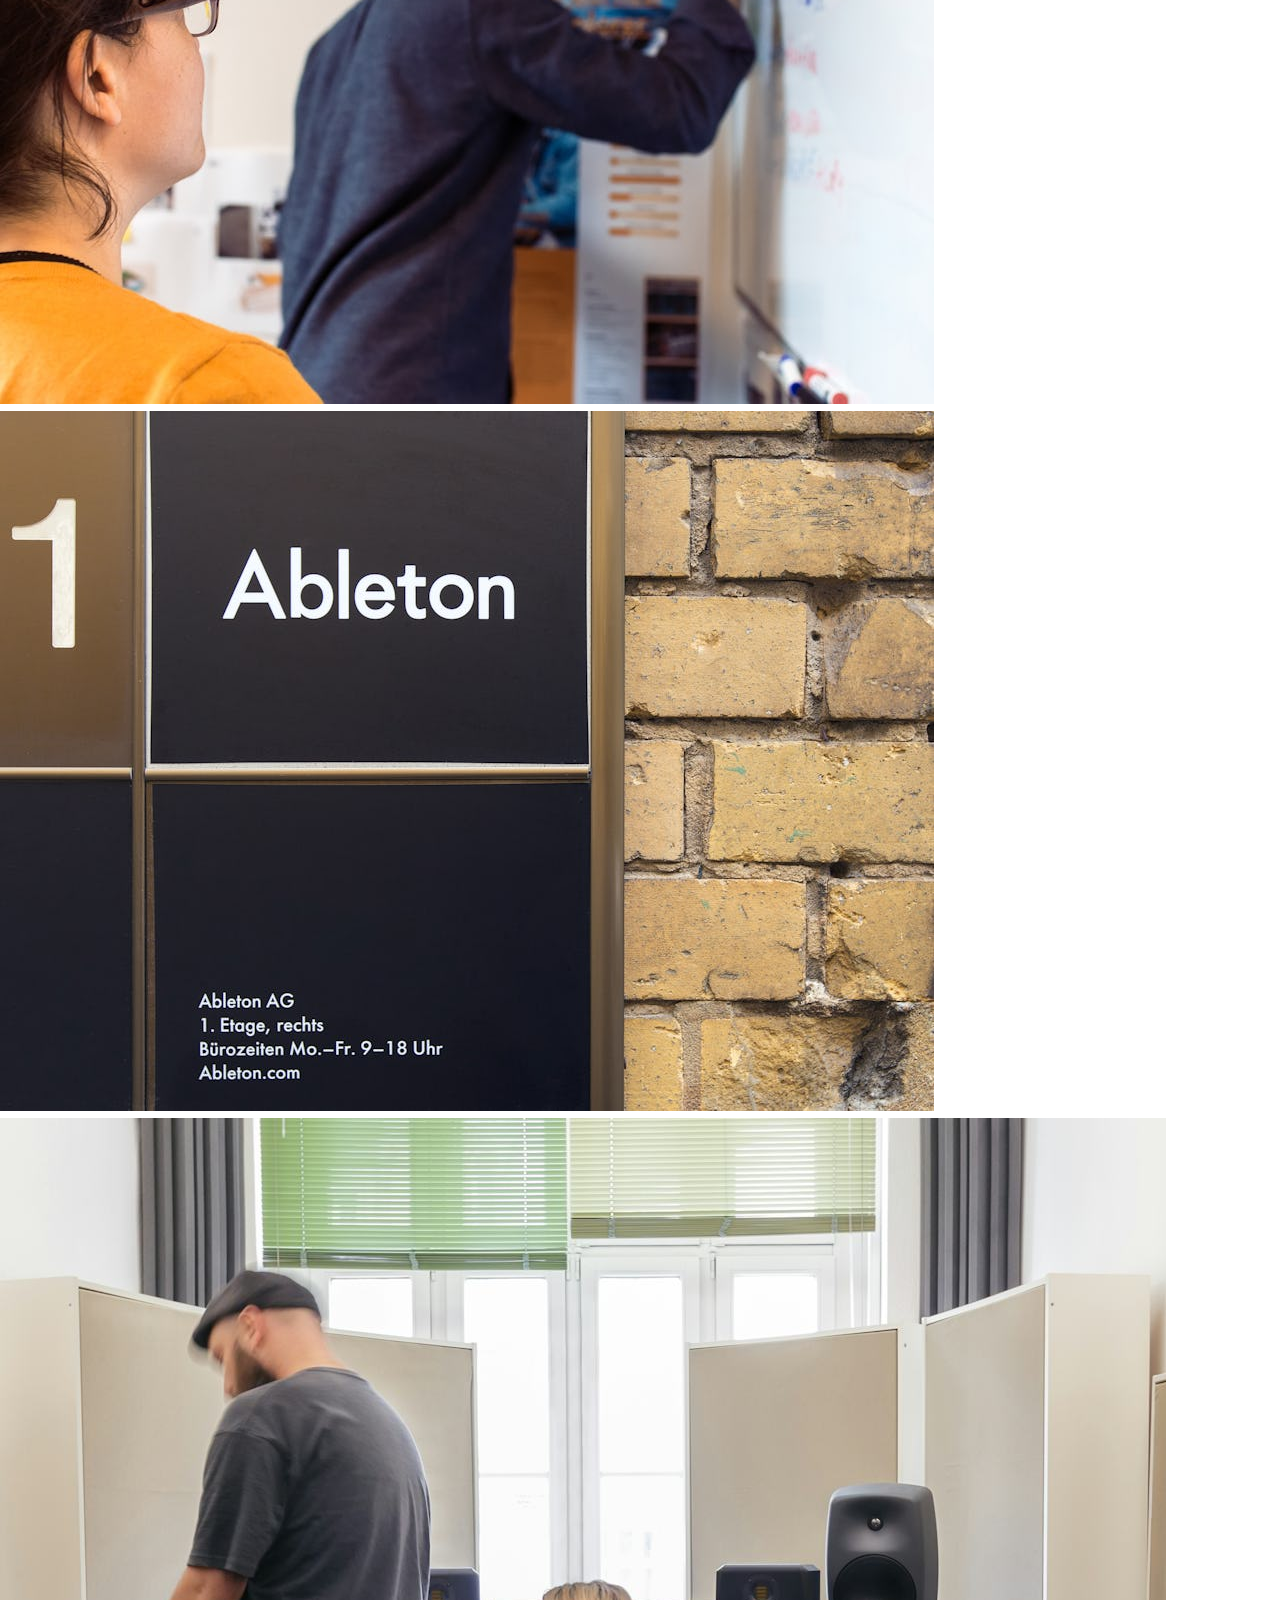
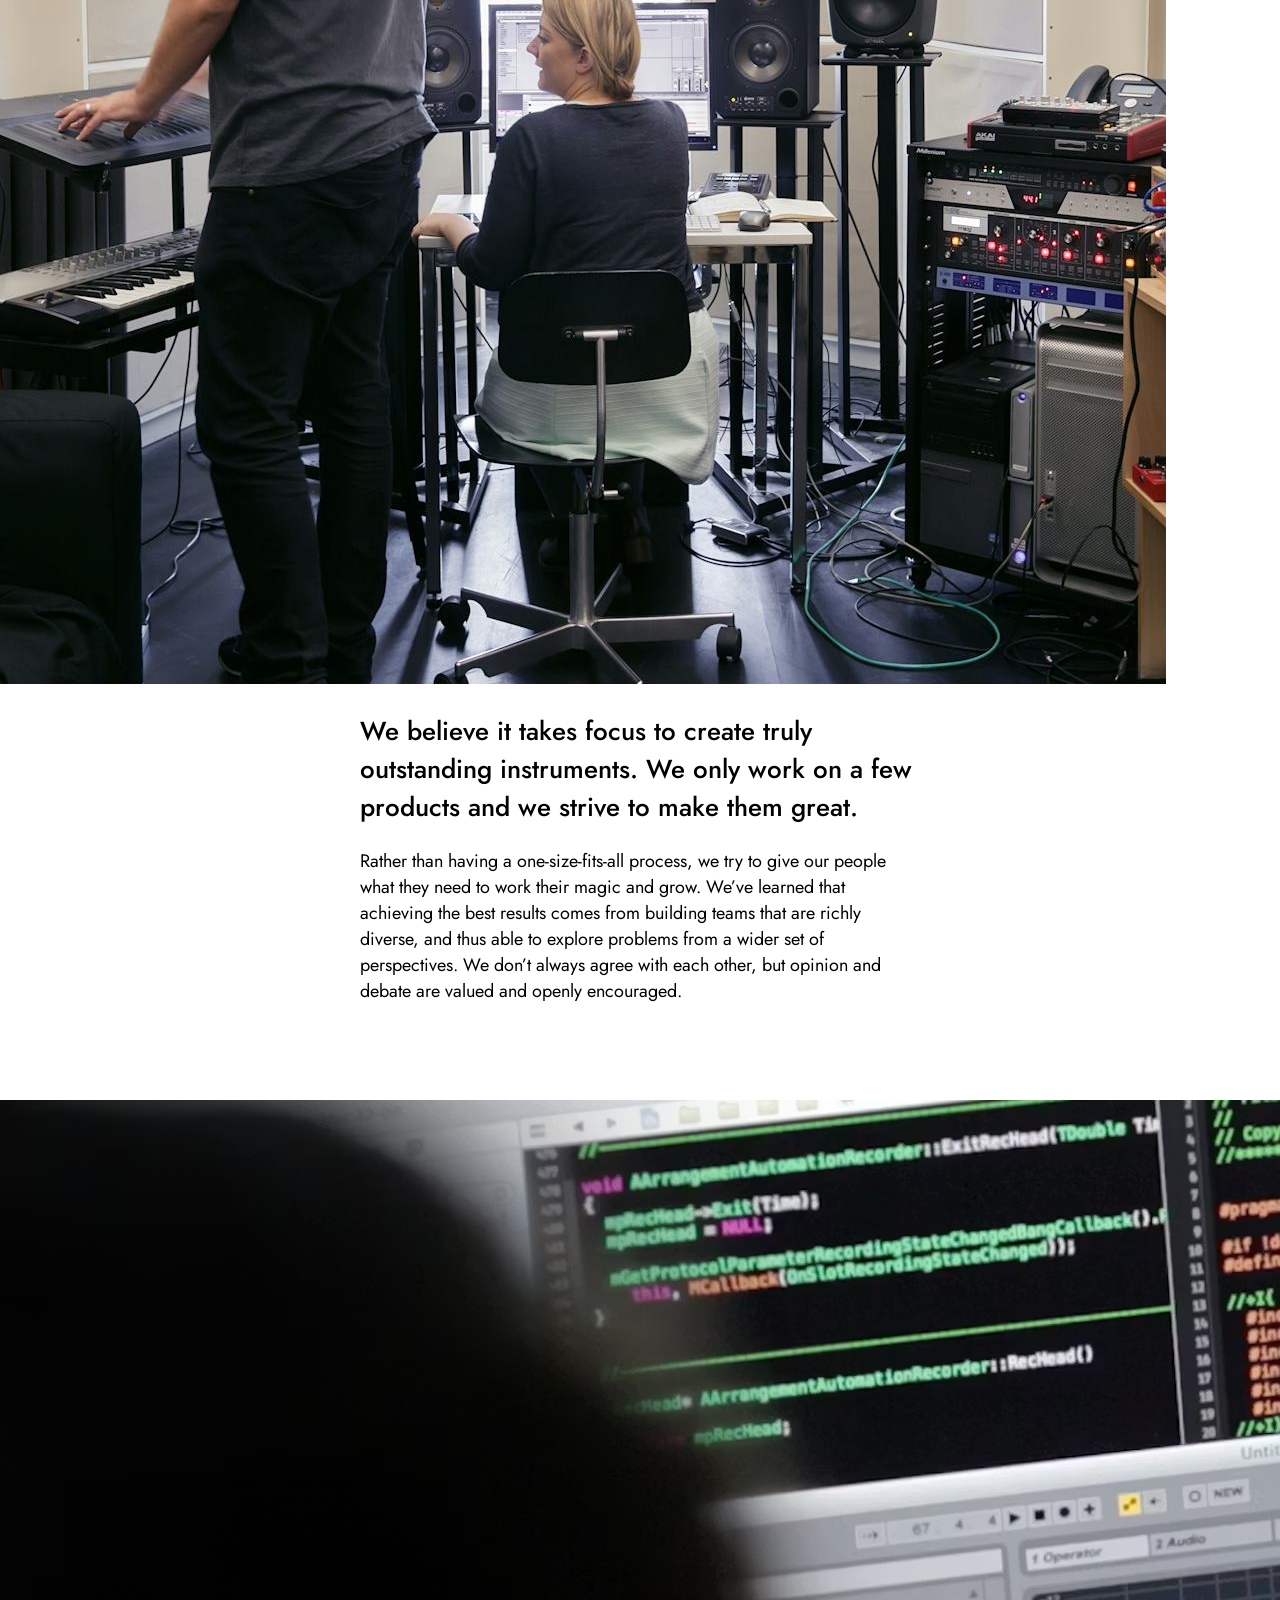
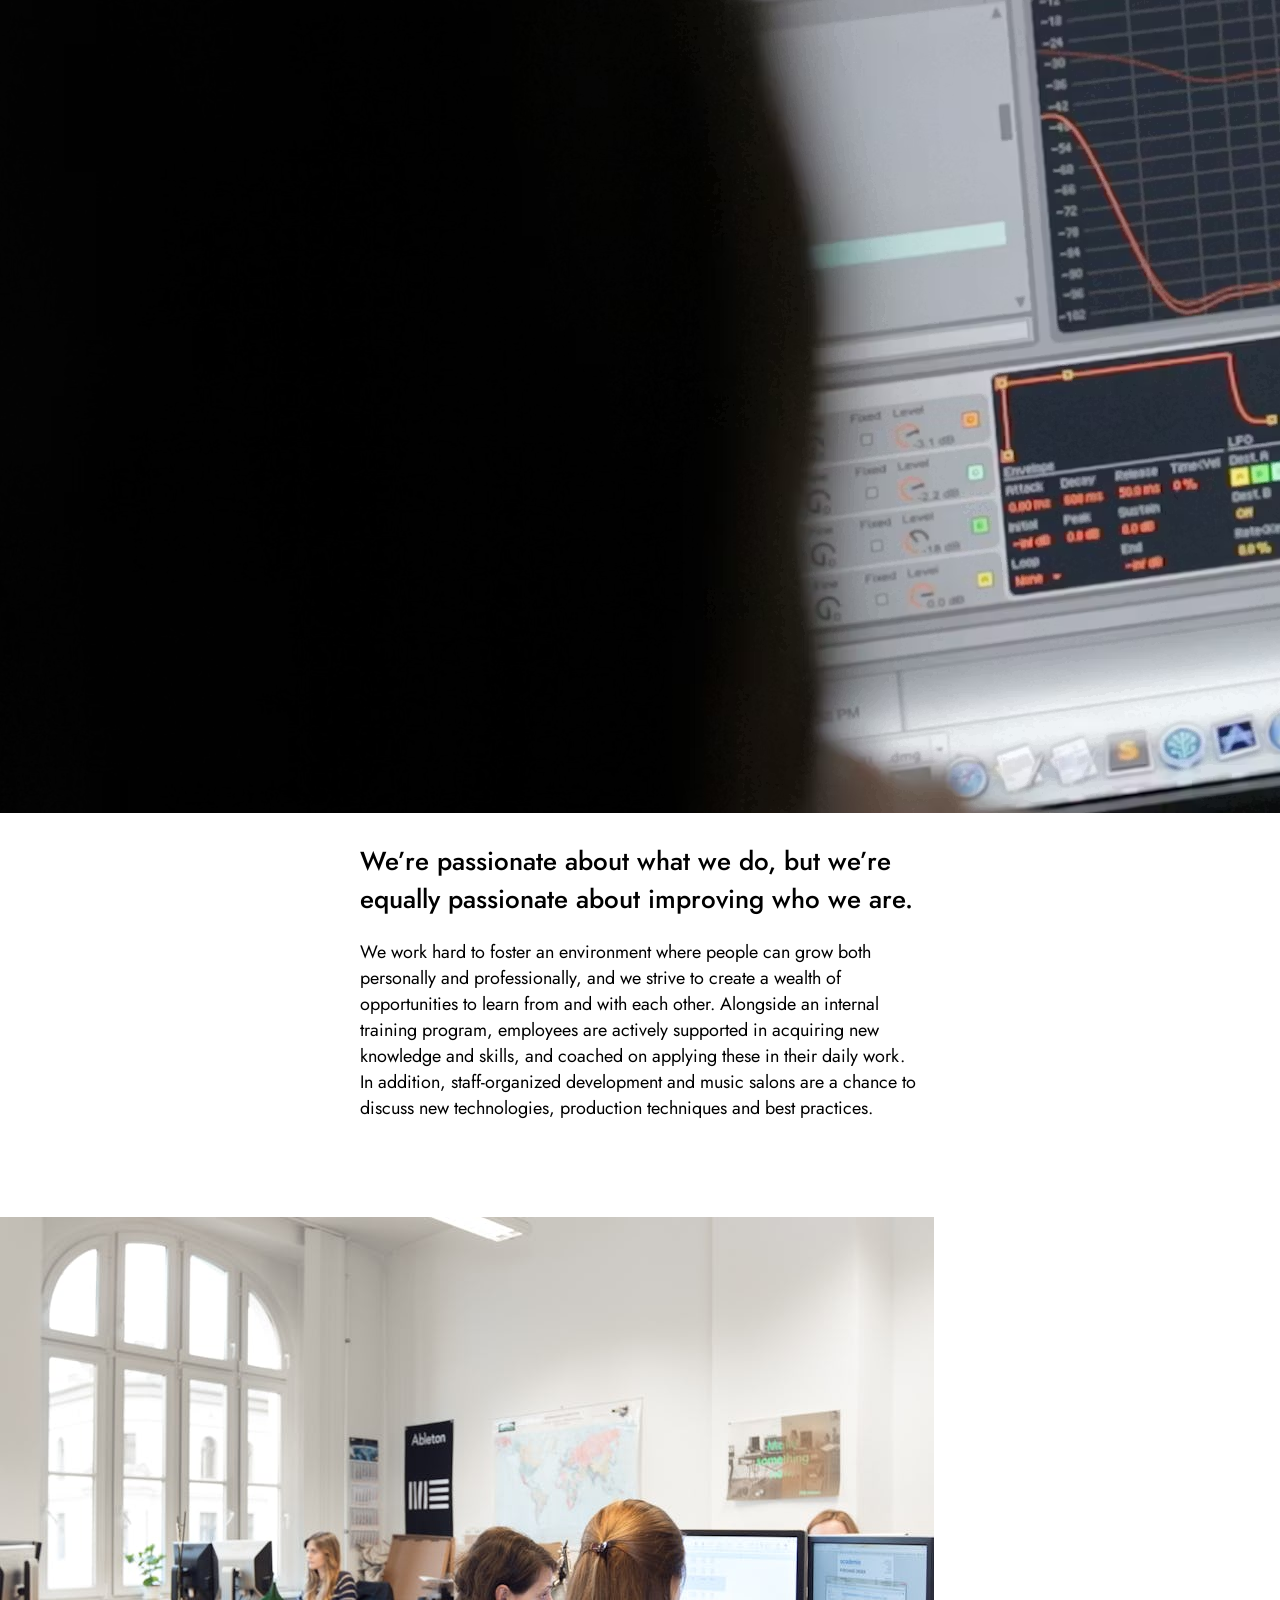
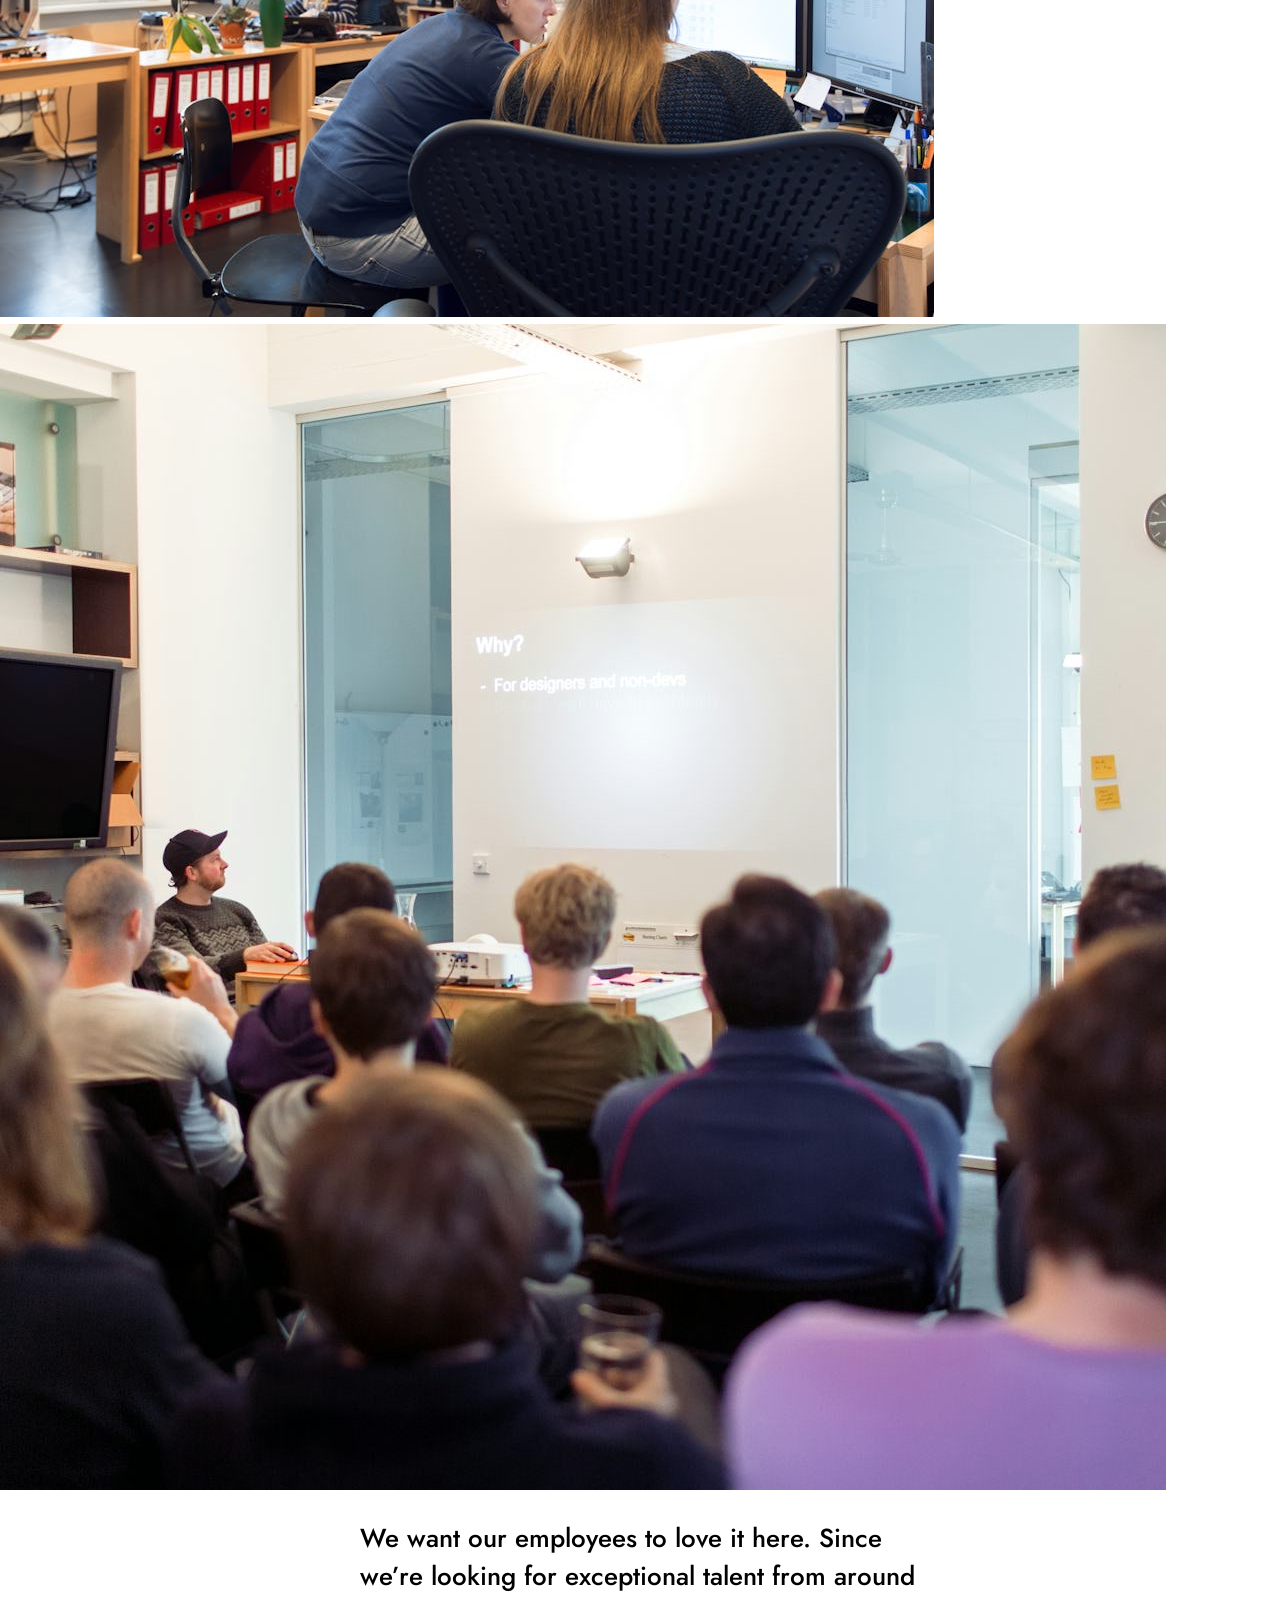
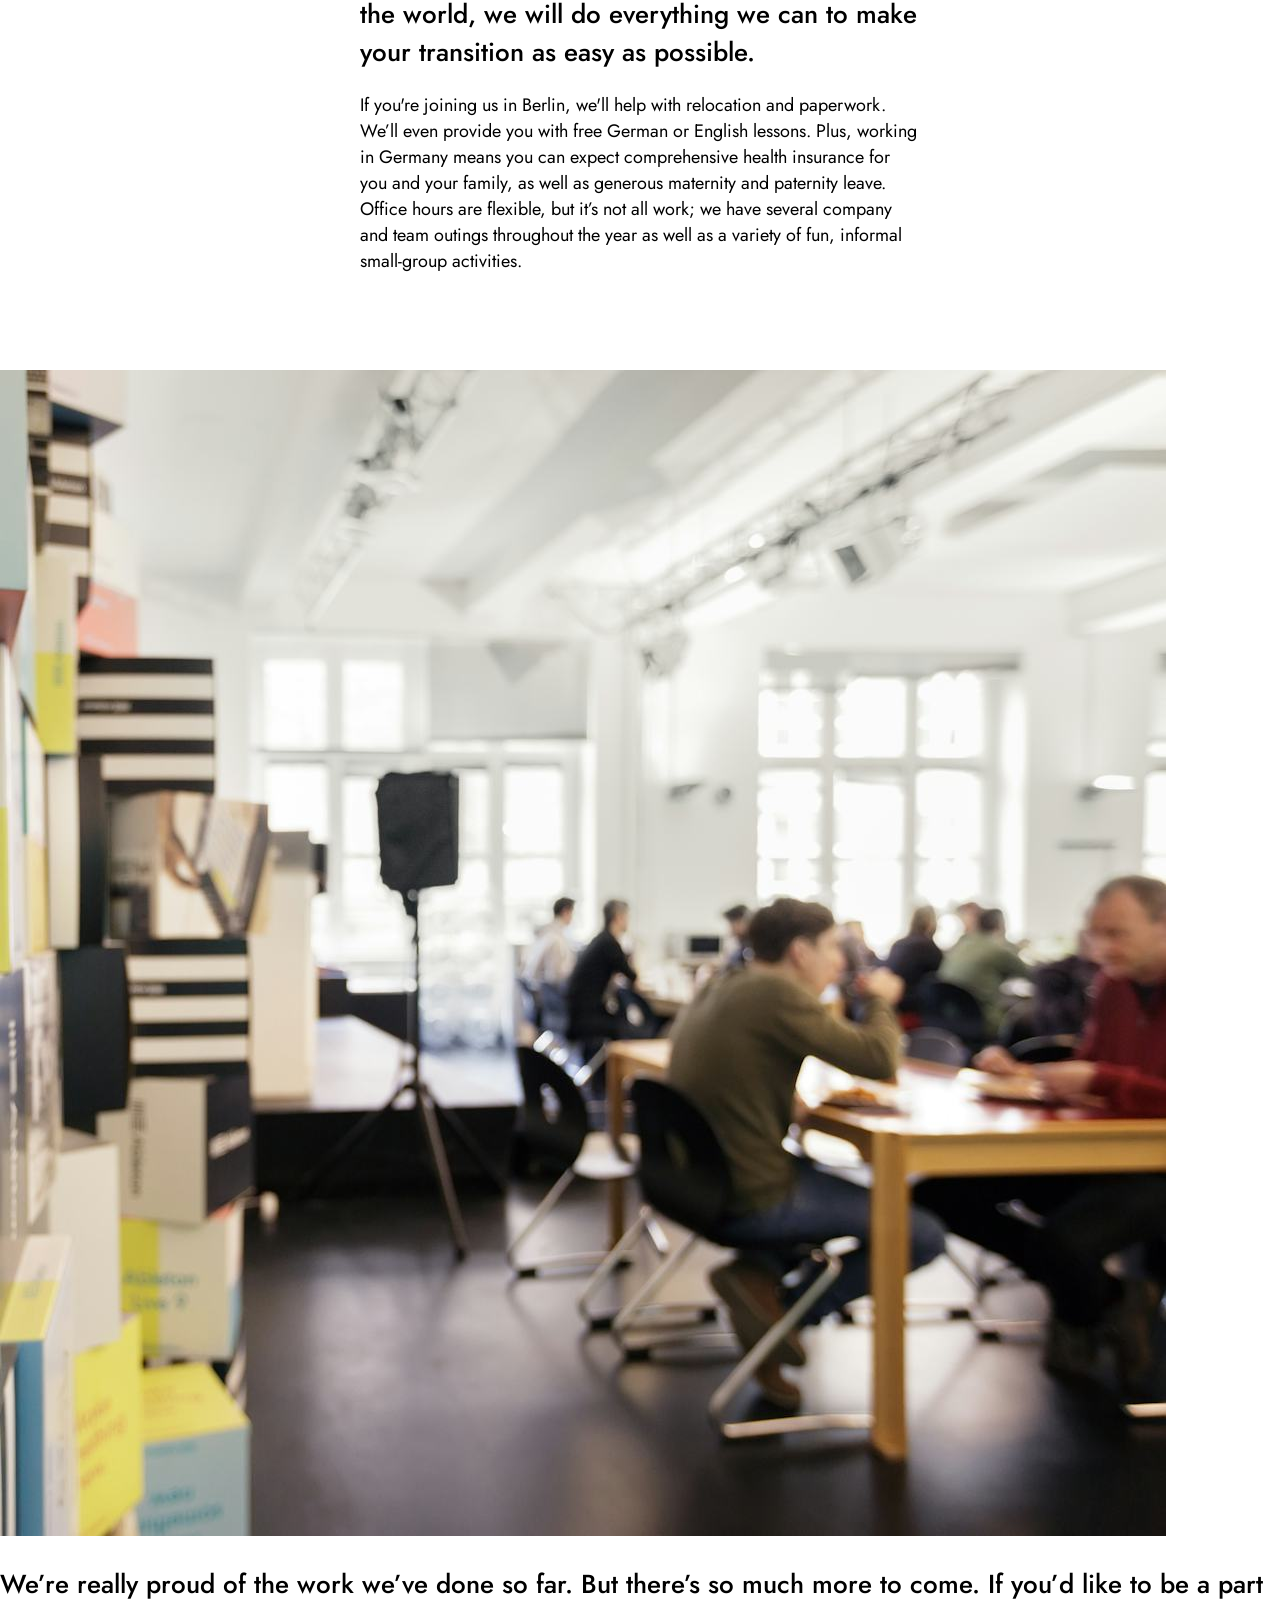
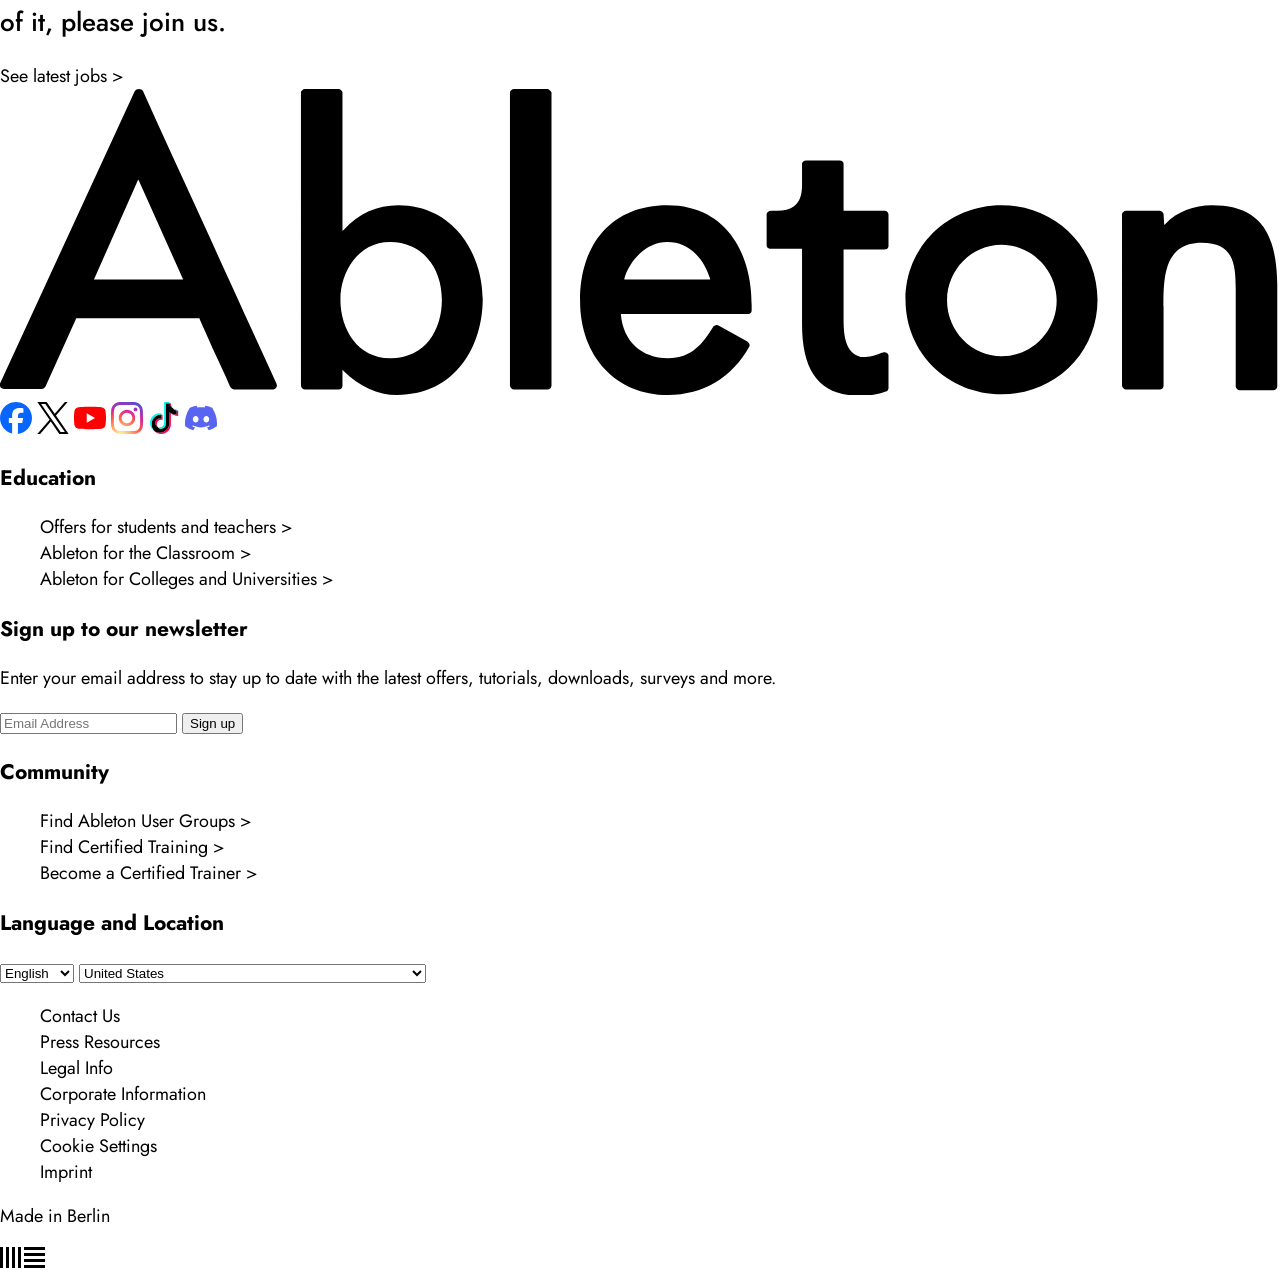
==== commit da8972df: "Refine main text sections" ====
--- a/ableton/index.html
+++ b/ableton/index.html
@@ -19,7 +19,7 @@
         <div class="menu-left-side">
 <img class="header-logo" src="images/ableton-hallmark.svg" alt="Ableton Logo" />
         
-        <ul class="list list--1">
+        <ul class="menu-list">
           <li><a href="#">Live</a></li>
           <li><a href="#">Push</a></li>
           <li><a href="#">Link</a></li>
@@ -31,14 +31,14 @@
         </div>
         
 
-        <ul class="list list--2">
-          <li><a class="menu-cta" href="#">Try Live for free</a></li>
+        <ul class="menu-list">
+          <li><a class="cta" href="#">Try Live for free</a></li>
           <li><a href="#">Account</a></li>
           <li><a href="#">Logout</a></li>
         </ul>
       </nav>
       <nav aria-label="Secondary menu">
-        <ul class="list list --3">
+        <ul class="menu-list">
           <li><a class="current-page" href="#">About</a></li>
           <li><a href="#">Jobs</a></li>
           <li><a href="#">Apprenticeships</a></li>
@@ -47,10 +47,10 @@
     </header>
 
     <main>
-      <div>
-        <img src="images/header-photo.jpg" alt="" />
-
-        <svg width="430px" height="104px">
+      <div class="hero">
+        <img class="hero-image" src="images/hero-photo.jpeg" alt="" />
+
+        <svg class="hero-logo" width="430px" height="104px">
           <title>Ableton</title>
           <g fill="#FD5948">
             <path
@@ -60,10 +60,10 @@
         </svg>
       </div>
 
-      <div>
+      <div class="text-section">
         <h1>
-          We make <a href="#">Live</a>, <a href="#">Push</a>,
-          <a href="">Note</a>, <a href="#">Move</a> and <a href="#">Link</a>—
+          We make <a class="cta" href="#">Live</a>, <a class="cta" href="#">Push</a>,
+          <a class="cta" href="">Note</a>, <a class="cta" href="#">Move</a> and <a class="cta" href="#">Link</a>—
           unique software and hardware for music creation and performance. With
           these products, our community of users creates amazing things.
         </h1>
@@ -79,7 +79,7 @@
         <img src="images/section-1-photo-2.jpg" alt="" />
       </div>
 
-      <div>
+      <div class="text-section">
         <h2>
           Making music isn’t easy. It takes time, effort, and learning. But when
           you’re in the flow, it’s incredibly rewarding.
@@ -97,7 +97,7 @@
         <p>Why Ableton - Juanpe Bolivar</p>
       </div>
 
-      <div>
+      <div class="text-section">
         <h2>
           We are more than 350 people from 30 different countries divided
           between our headquarters in Berlin and our offices in Los Angeles and
@@ -120,7 +120,7 @@
         <img src="images/section-3-photo-3.jpg" alt="" />
       </div>
 
-      <div>
+      <div class="text-section">
         <h2>
           We believe it takes focus to create truly outstanding instruments. We
           only work on a few products and we strive to make them great.
@@ -139,7 +139,7 @@
         <img src="images/section-4-photo-1.jpg" alt="" />
       </div>
 
-      <div>
+      <div class="text-section">
         <h2>
           We’re passionate about what we do, but we’re equally passionate about
           improving who we are.
@@ -161,7 +161,7 @@
         <img src="images/section-5-photo-2.jpg" alt="" />
       </div>
 
-      <div>
+      <div class="text-section">
         <h2>
           We want our employees to love it here. Since we’re looking for
           exceptional talent from around the world, we will do everything we can
--- a/ableton/style.css
+++ b/ableton/style.css
@@ -8,13 +8,19 @@
   font-size: 18px;
 }
 
+h1,
+h2 {
+  font-size: 26px;
+  font-weight: 500;
+}
+
 a {
   text-decoration: none;
   color: #000000;
 }
 
 nav a {
-  font-weight: 450;
+  font-weight: 500;
 }
 
 .header-logo {
@@ -34,7 +40,7 @@
   display: flex;
 }
 
-.menu-cta {
+.cta {
   color: #0000ff;
 }
 
@@ -42,7 +48,7 @@
   color: #ff764d;
 }
 
-.list {
+.menu-list {
   display: flex;
   gap: 32px;
 }
@@ -50,3 +56,25 @@
 ul {
   list-style: none;
 }
+
+.hero {
+  position: relative;
+  margin-bottom: 96px;
+}
+
+.hero-image {
+  margin: 0 auto;
+  width: 85%;
+  display: block;
+}
+
+.hero-logo {
+  position: absolute;
+  top: 50%;
+  left: 50%;
+  transform: translate(-50%, -50%);
+}
+
+.text-section {
+  margin: 0 360px 96px 360px;
+}
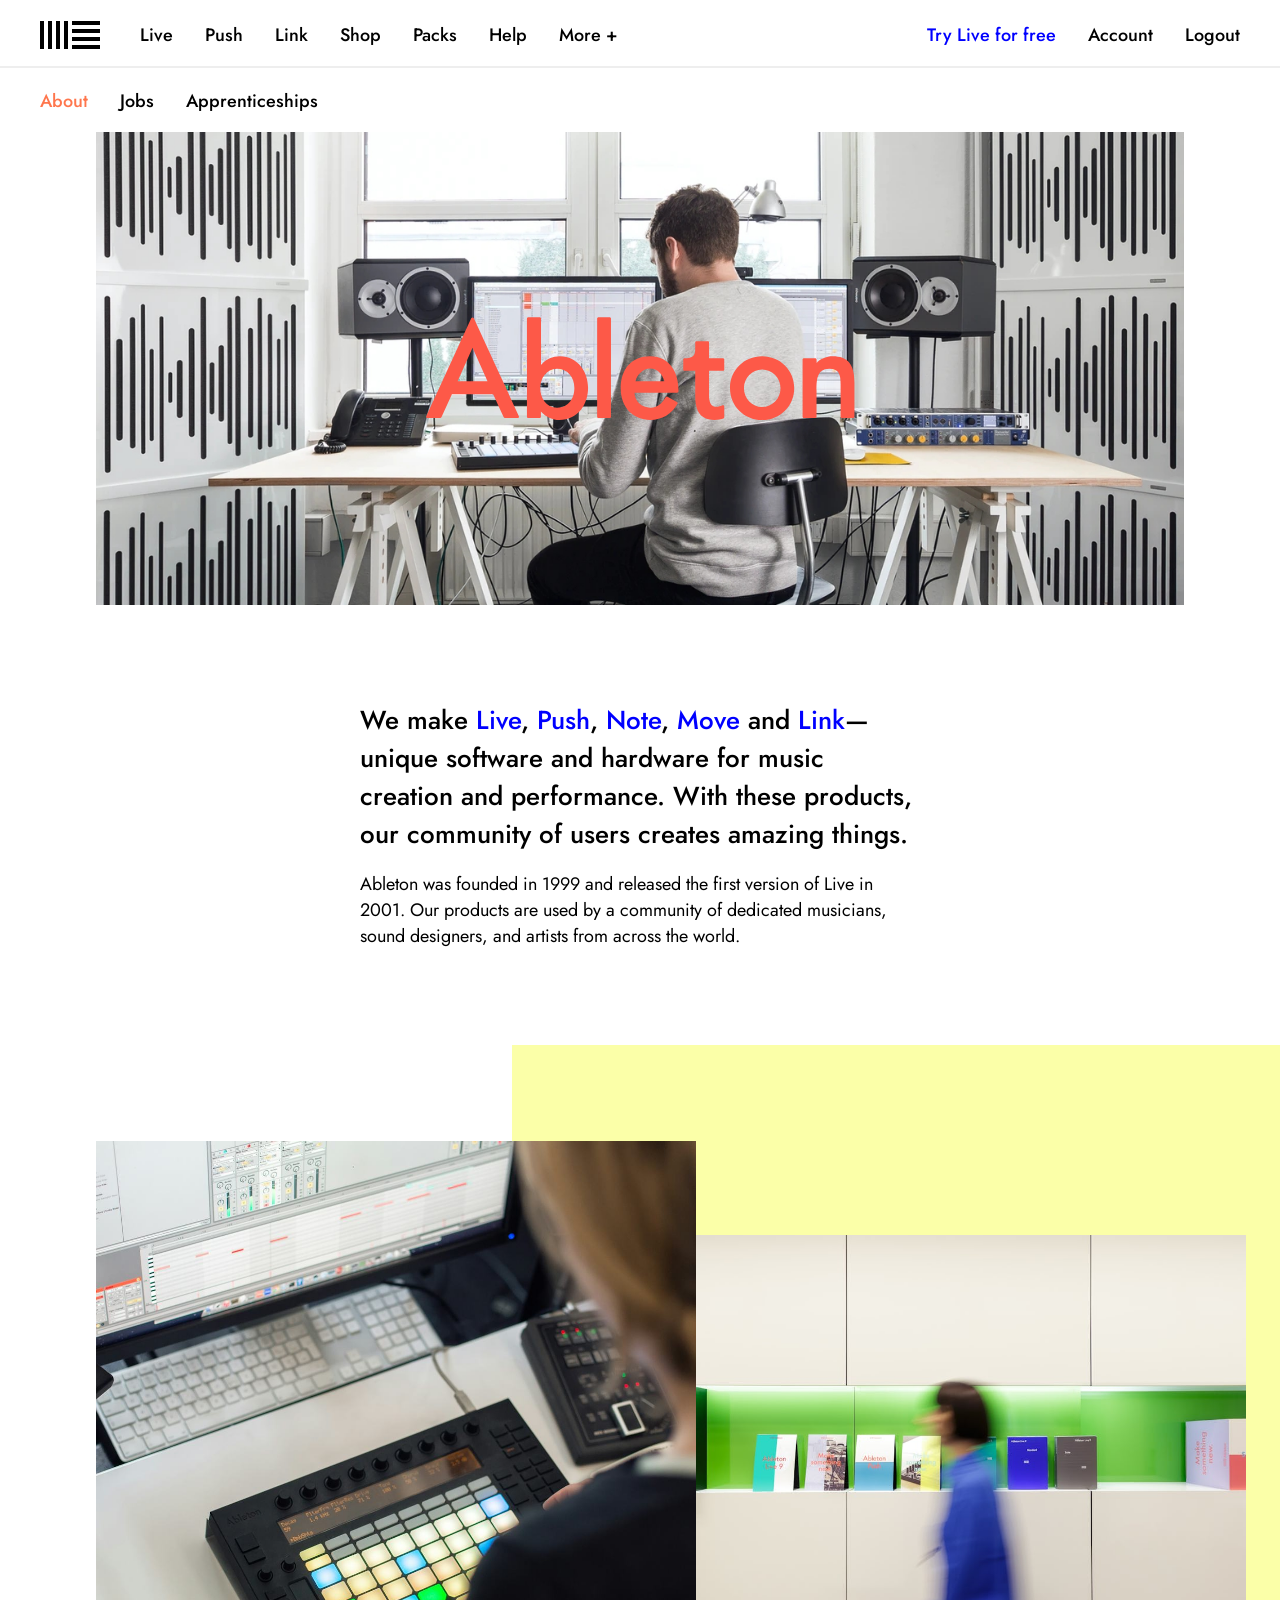
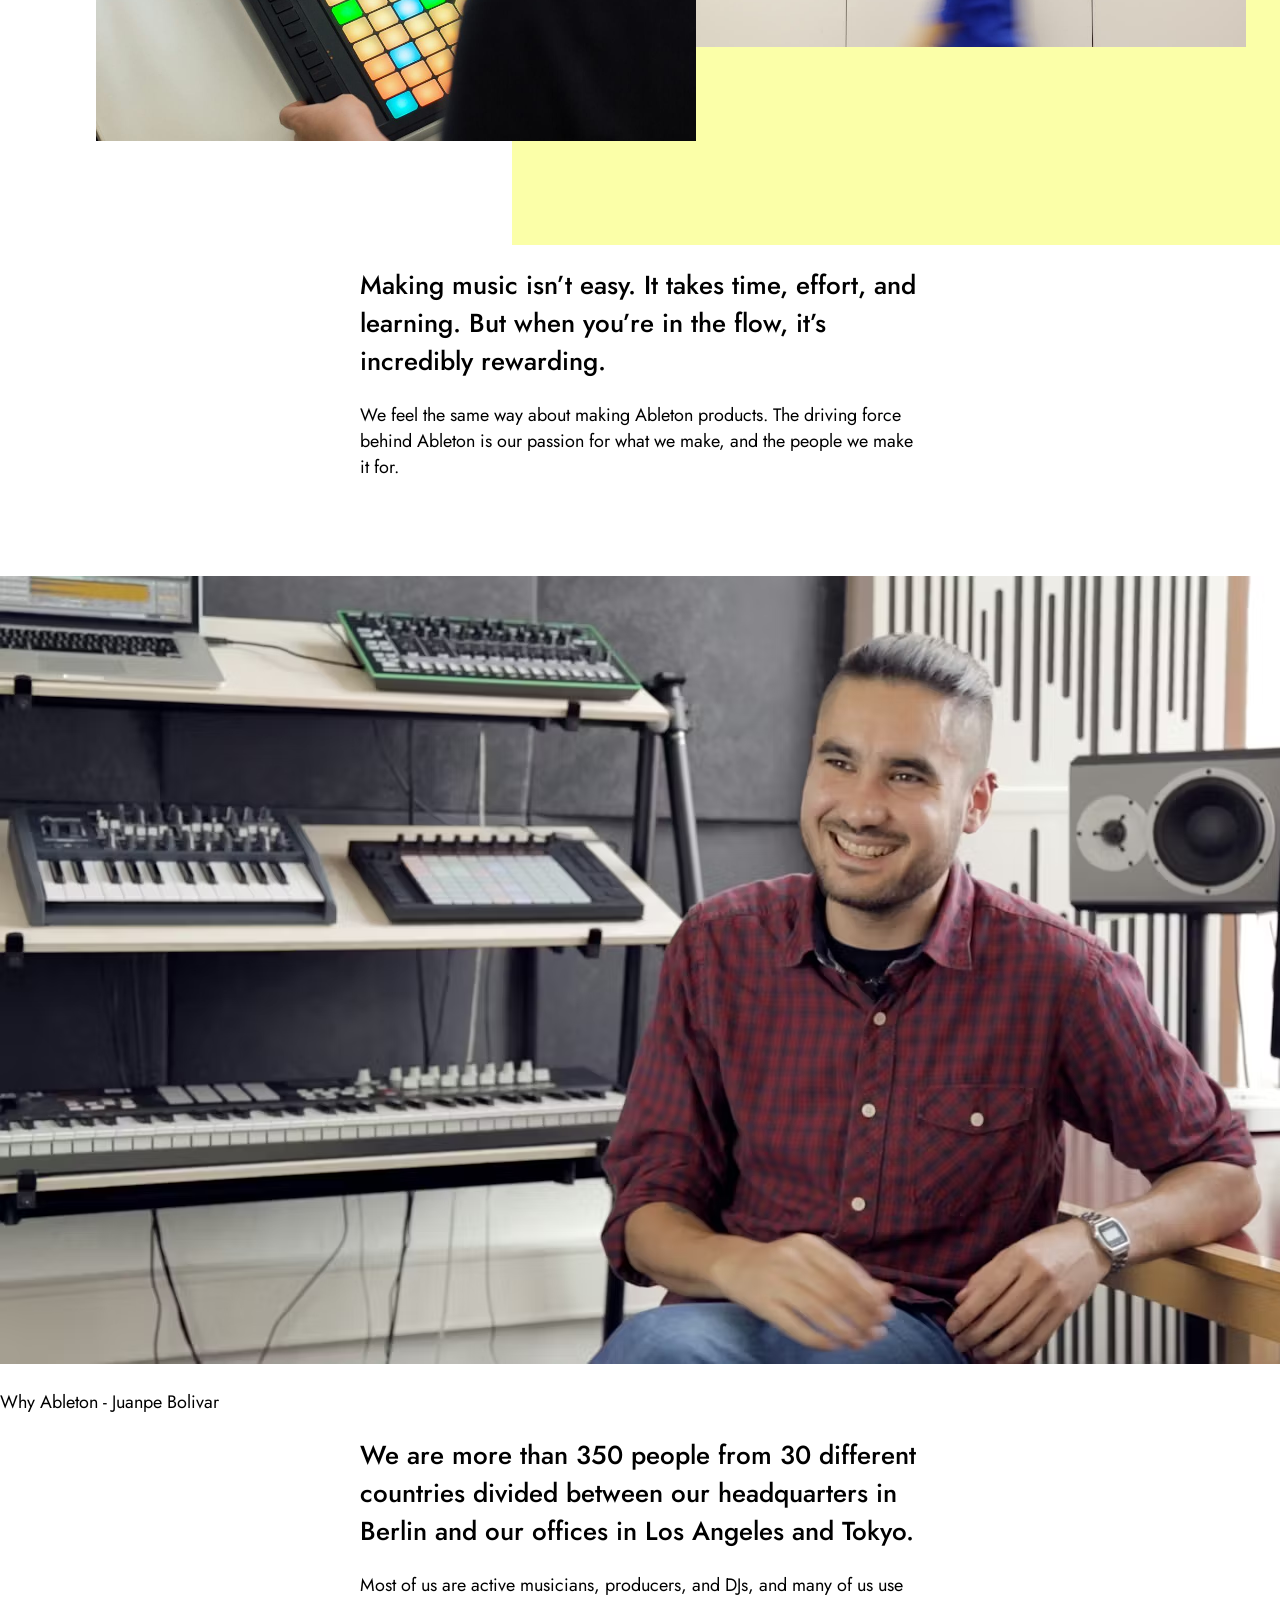
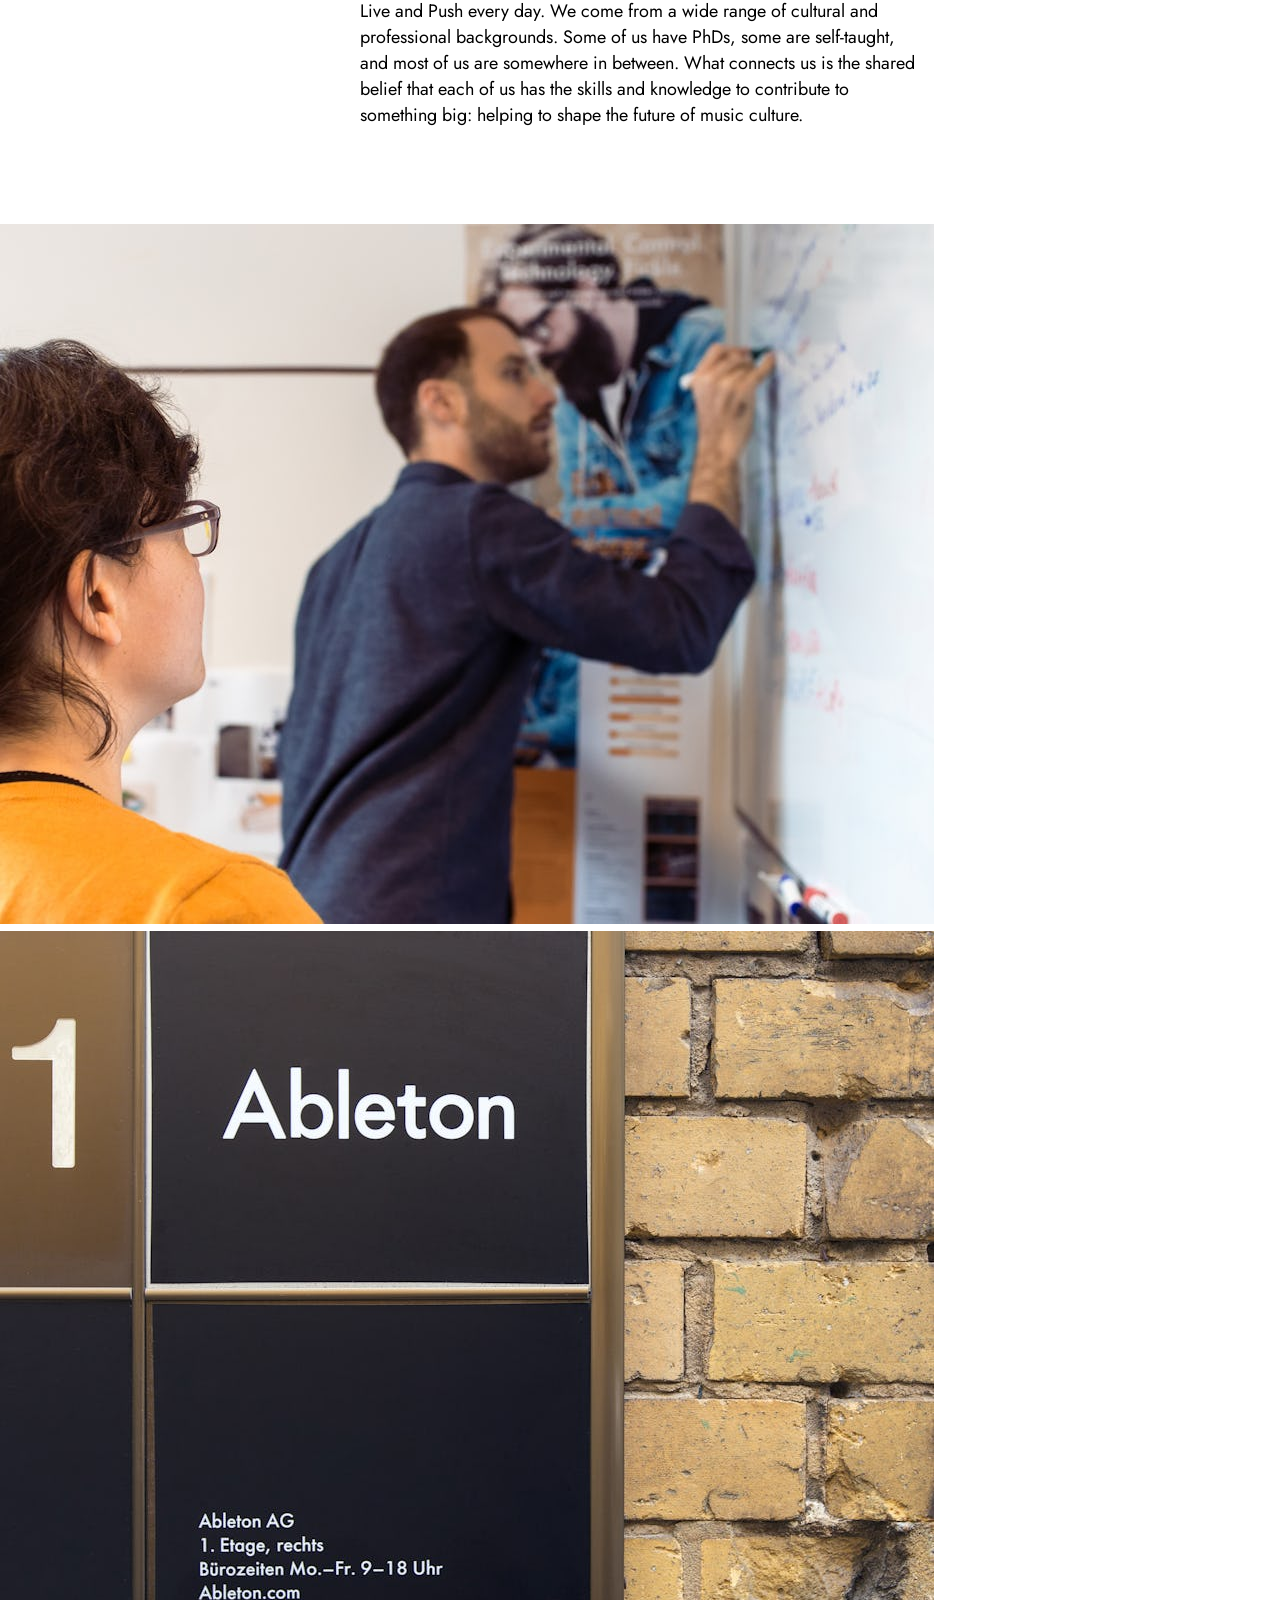
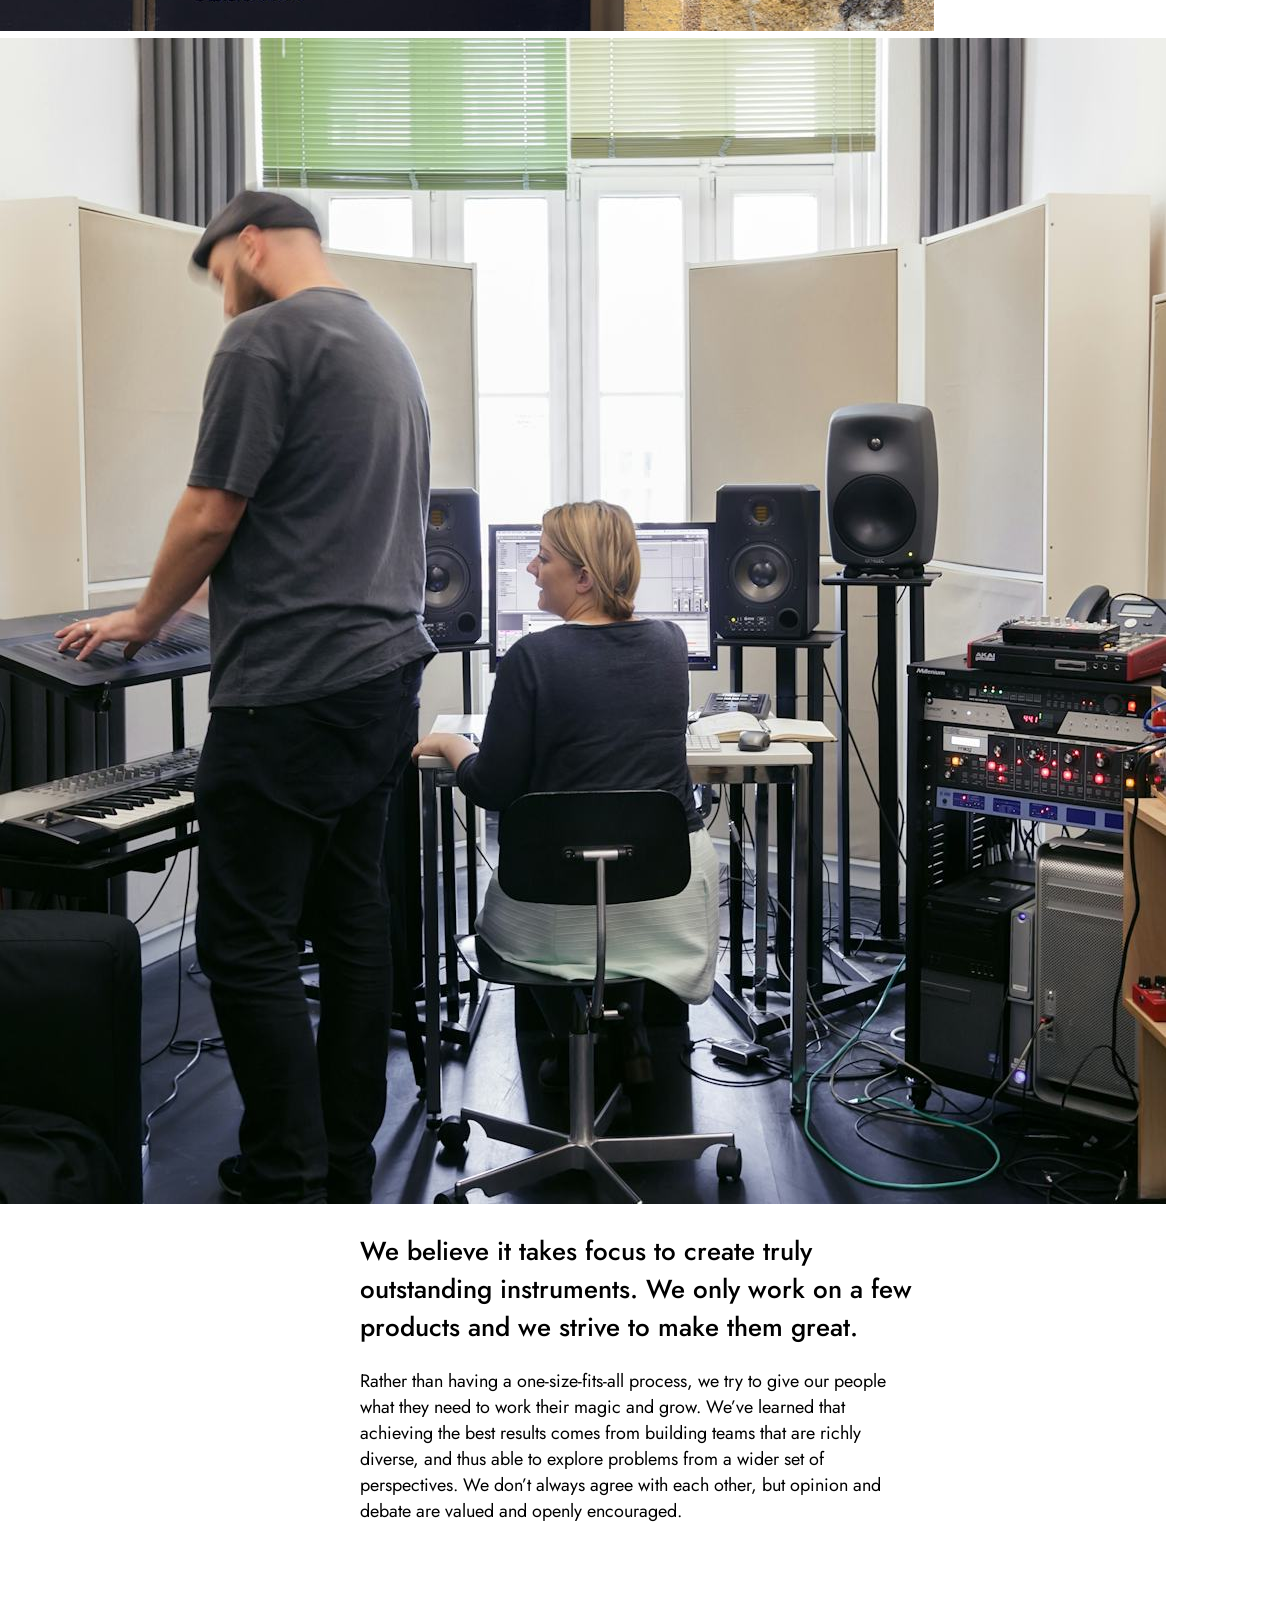
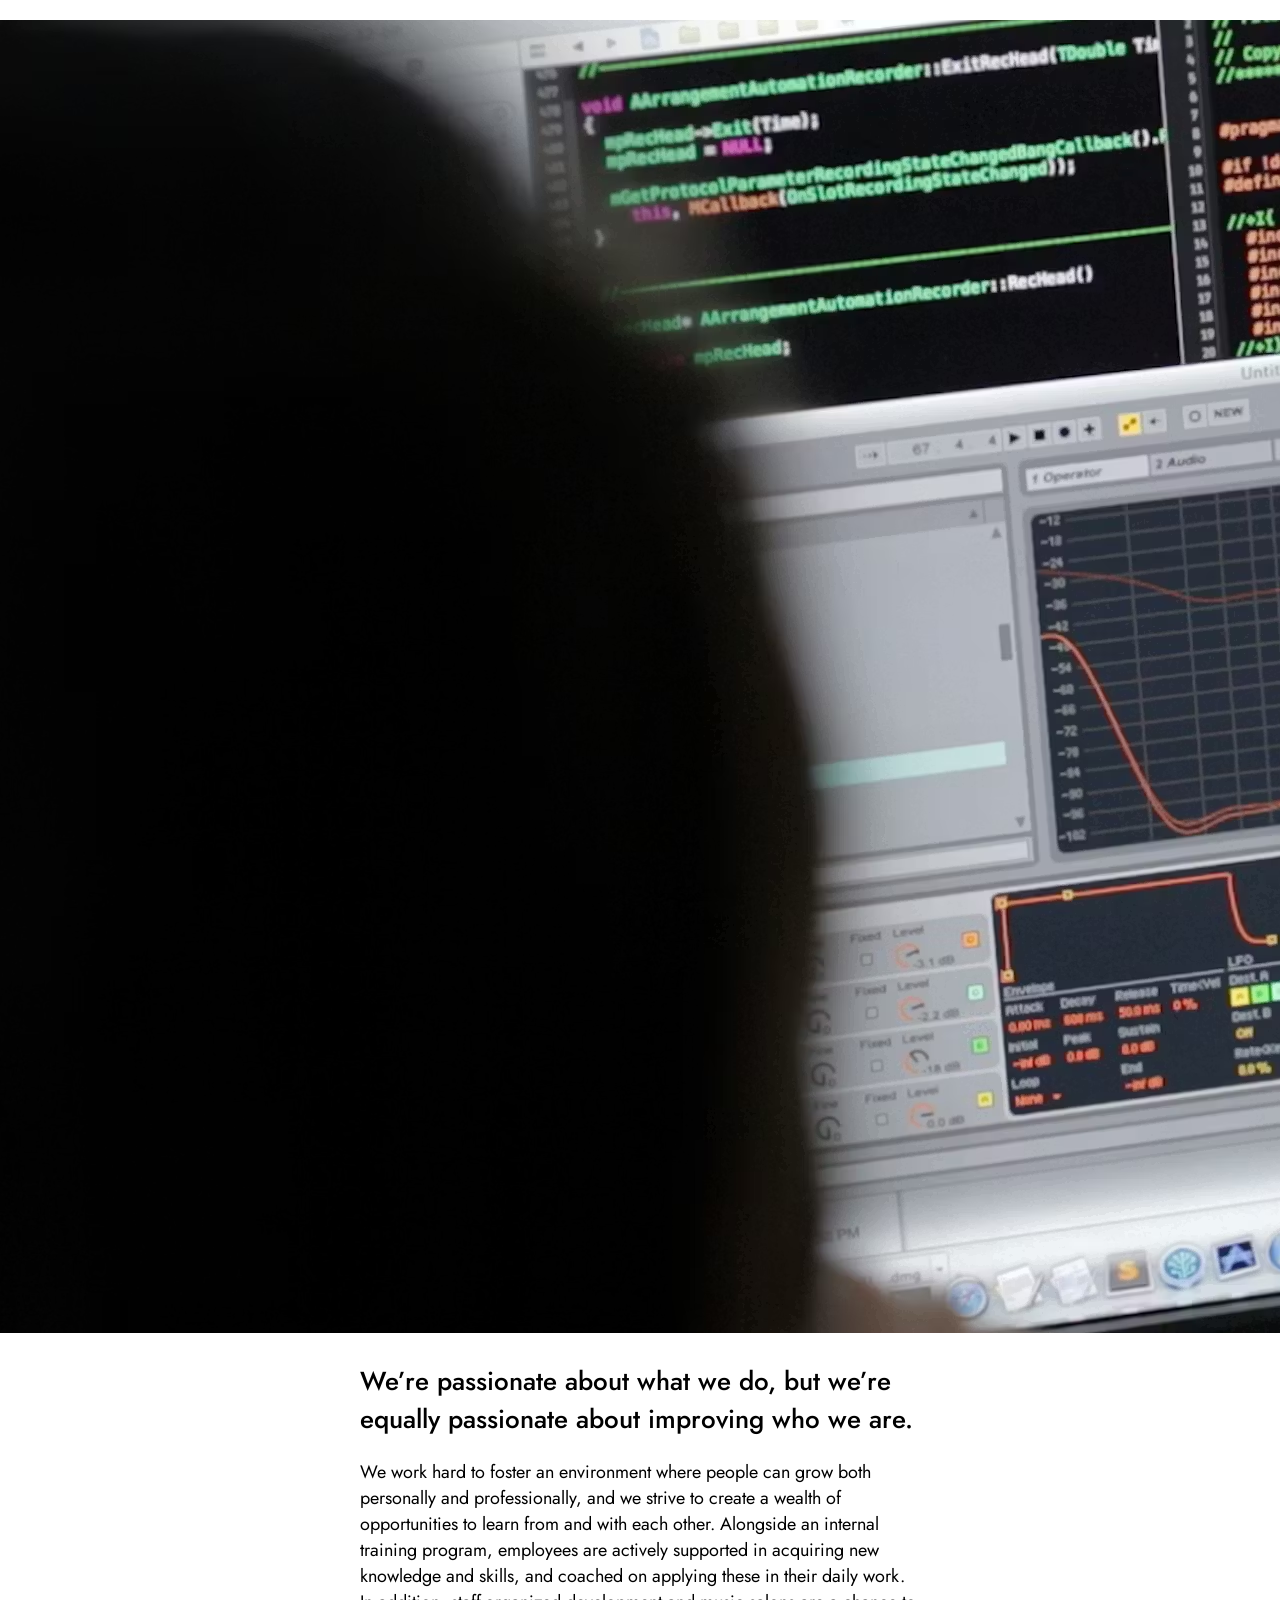
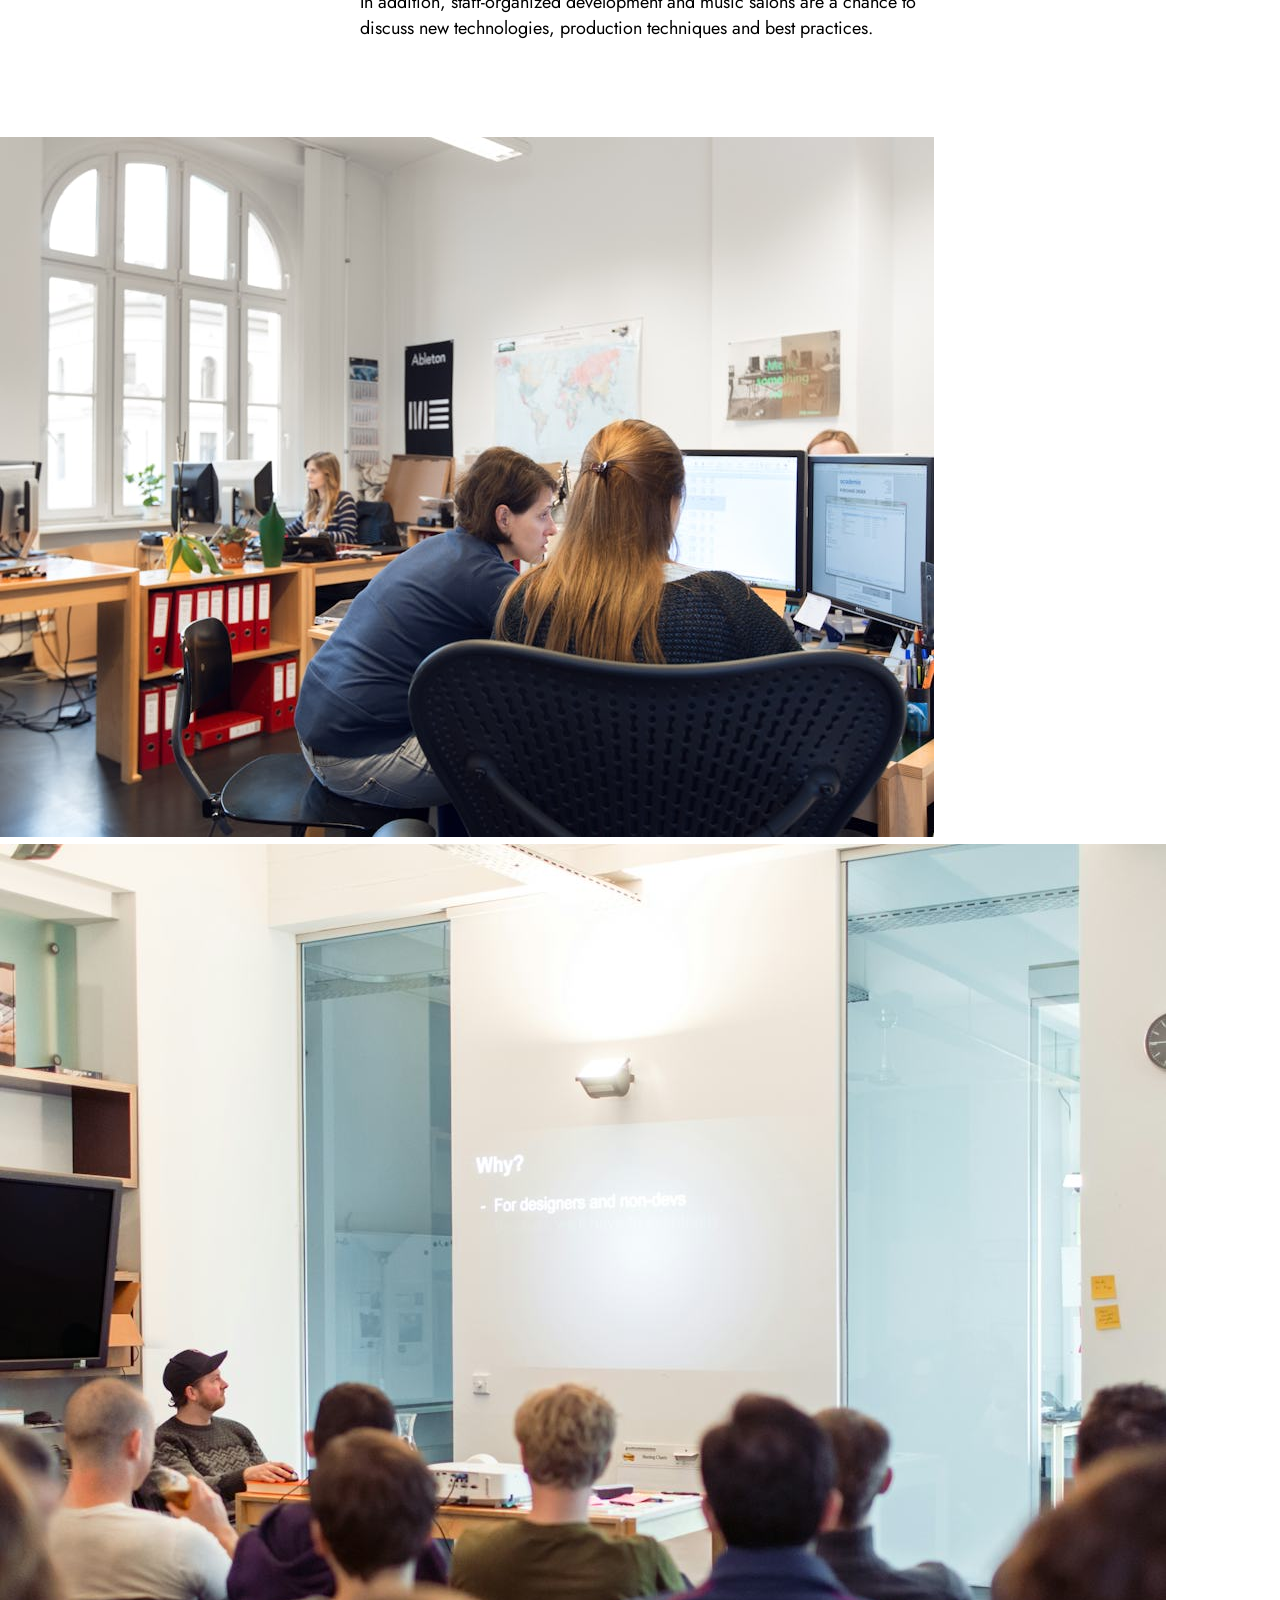
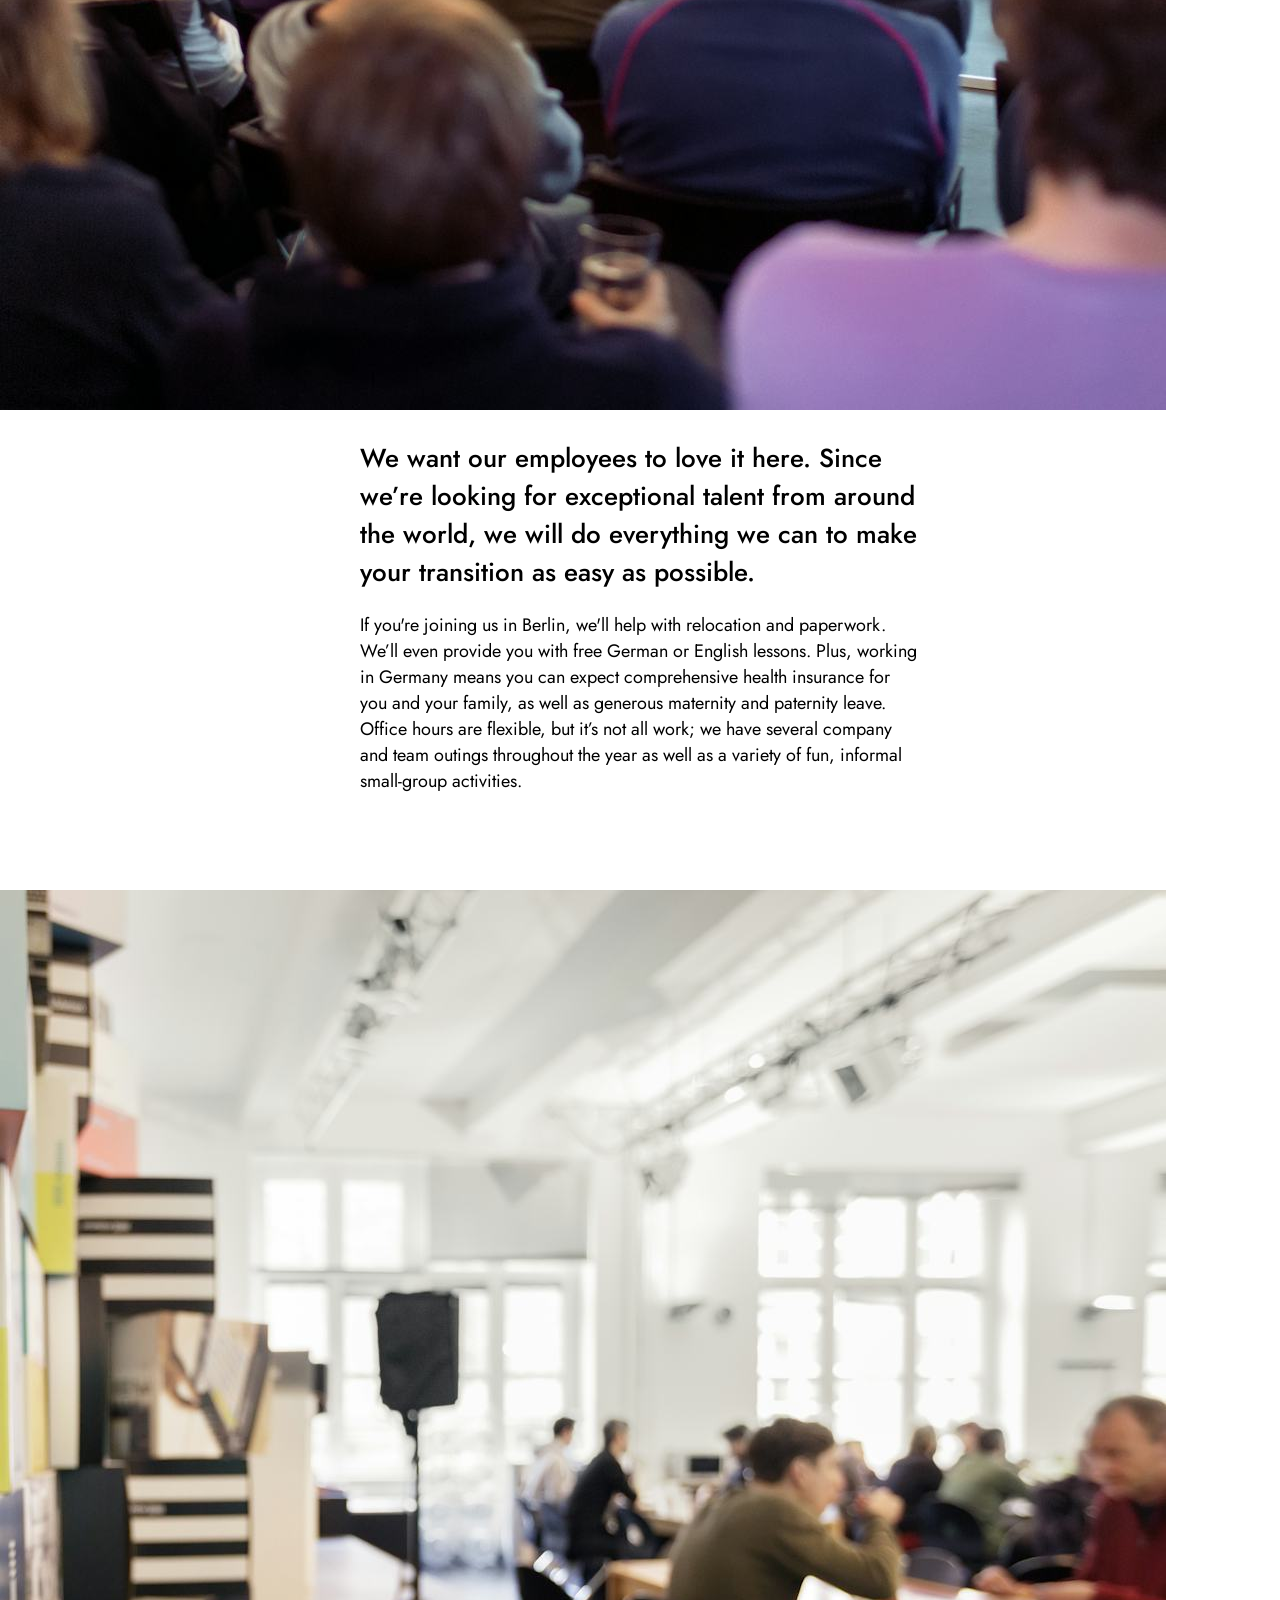
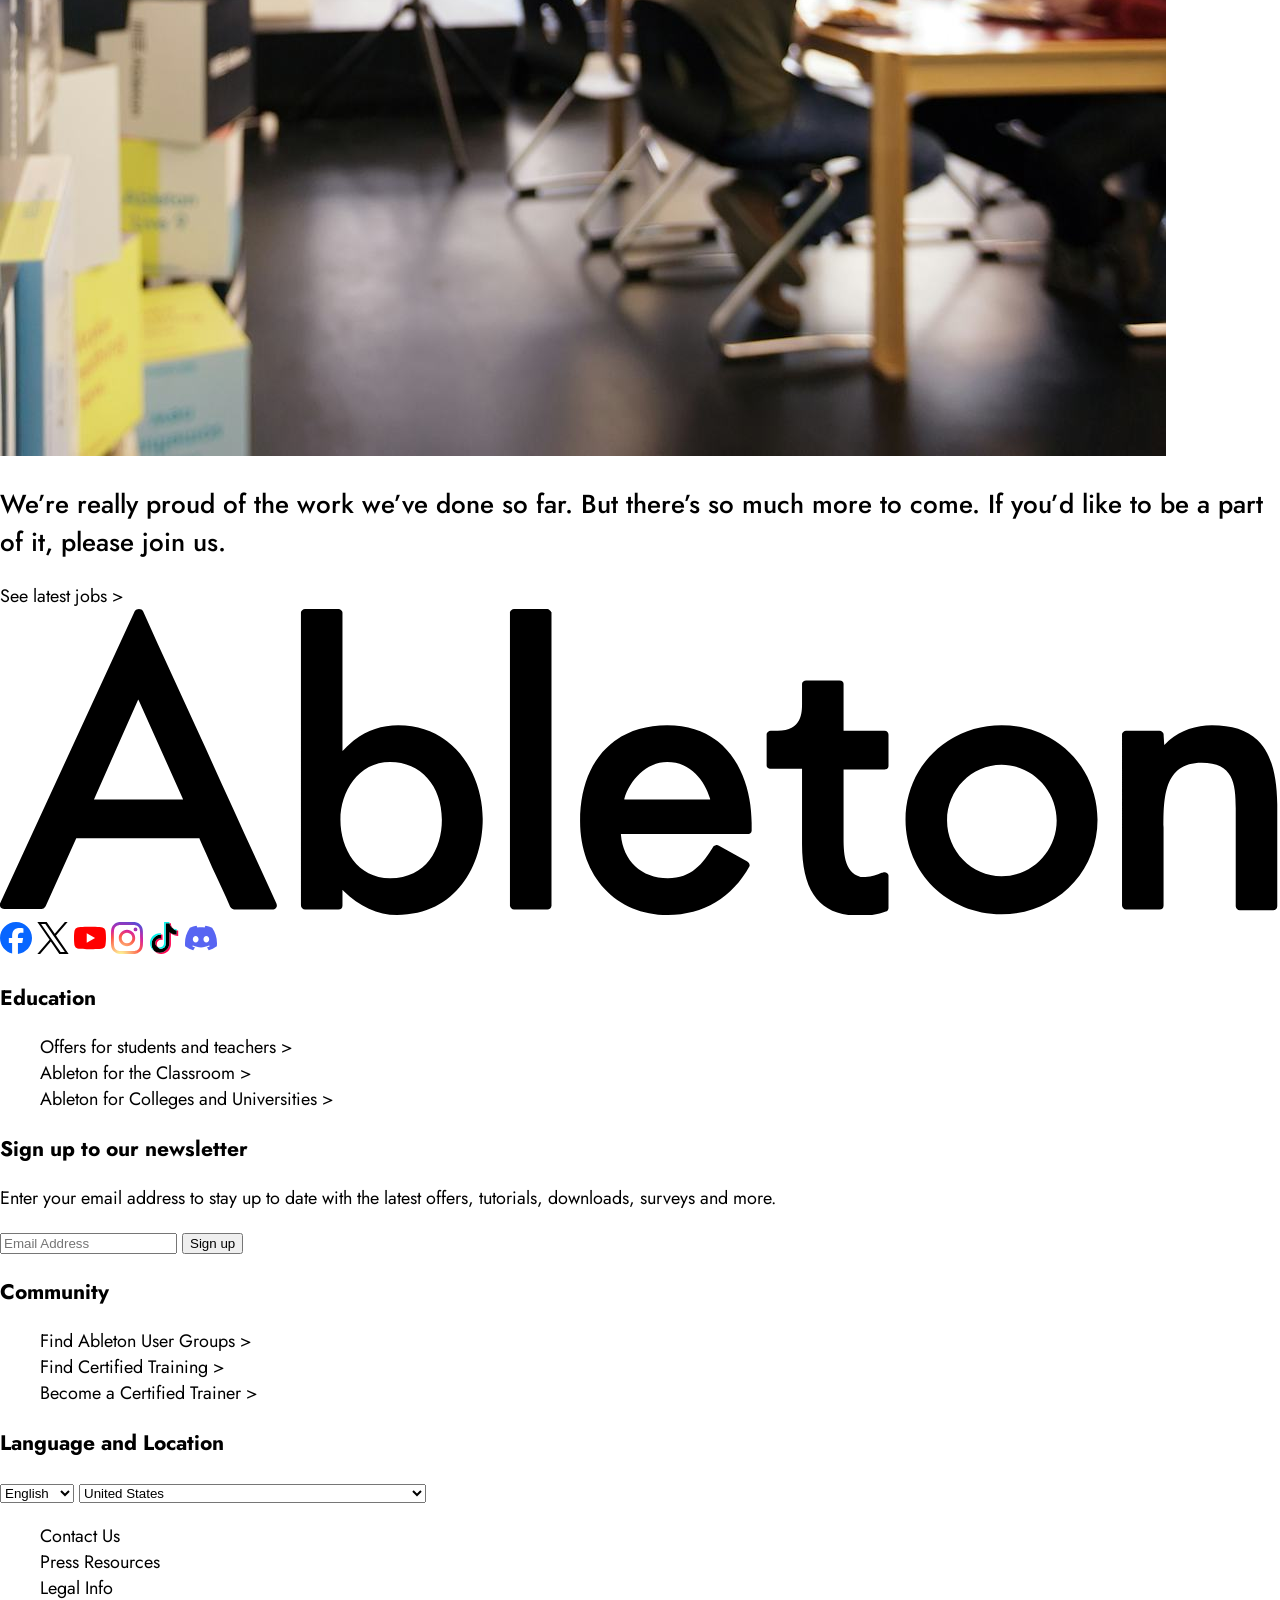
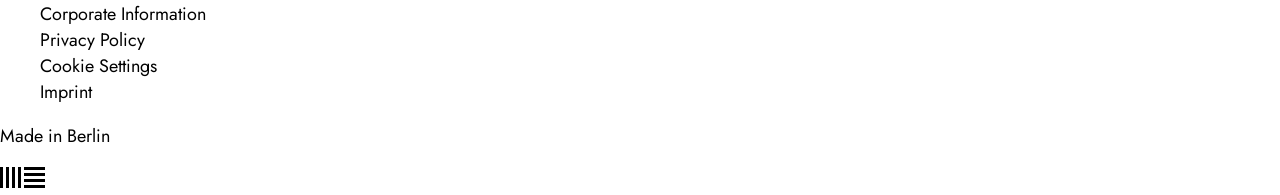
==== commit 7e86a4ff: "Implement overlapping image section with background panel" ====
--- a/ableton/index.html
+++ b/ableton/index.html
@@ -74,9 +74,20 @@
         </p>
       </div>
 
-      <div>
-        <img src="images/section-1-photo-1.jpg" alt="" />
-        <img src="images/section-1-photo-2.jpg" alt="" />
+      <div class="image-section">
+        <div class="yellow-panel"></div>
+          <div class="image-wrapper">
+            <div class="image-left">
+              <img src="images/section-1-photo-1.jpg" alt="" />
+            </div>
+
+          <div class="image-right">
+            <img src="images/section-1-photo-2.jpg" alt="" />
+          </div>
+        </div>
+      </div>
+        
+        
       </div>
 
       <div class="text-section">
--- a/ableton/style.css
+++ b/ableton/style.css
@@ -70,11 +70,46 @@
 
 .hero-logo {
   position: absolute;
+  /* Moving the top-right corner */
   top: 50%;
   left: 50%;
+  /* Offset by half of its own size to center */
   transform: translate(-50%, -50%);
 }
 
 .text-section {
   margin: 0 360px 96px 360px;
 }
+
+.image-section {
+  position: relative;
+  width: 100%;
+  height: 800px;
+}
+
+.yellow-panel {
+  position: absolute;
+  top: 0;
+  right: 0;
+  width: 60%;
+  height: 100%;
+  background-color: #fbffa8;
+}
+
+.image-wrapper {
+  position: relative;
+  margin: 0 auto;
+  width: 85%;
+  height: 100%;
+  display: flex;
+  align-items: center;
+  justify-content: space-between;
+}
+
+.image-left img {
+  width: 600px;
+}
+
+.image-right img {
+  width: 550px;
+}
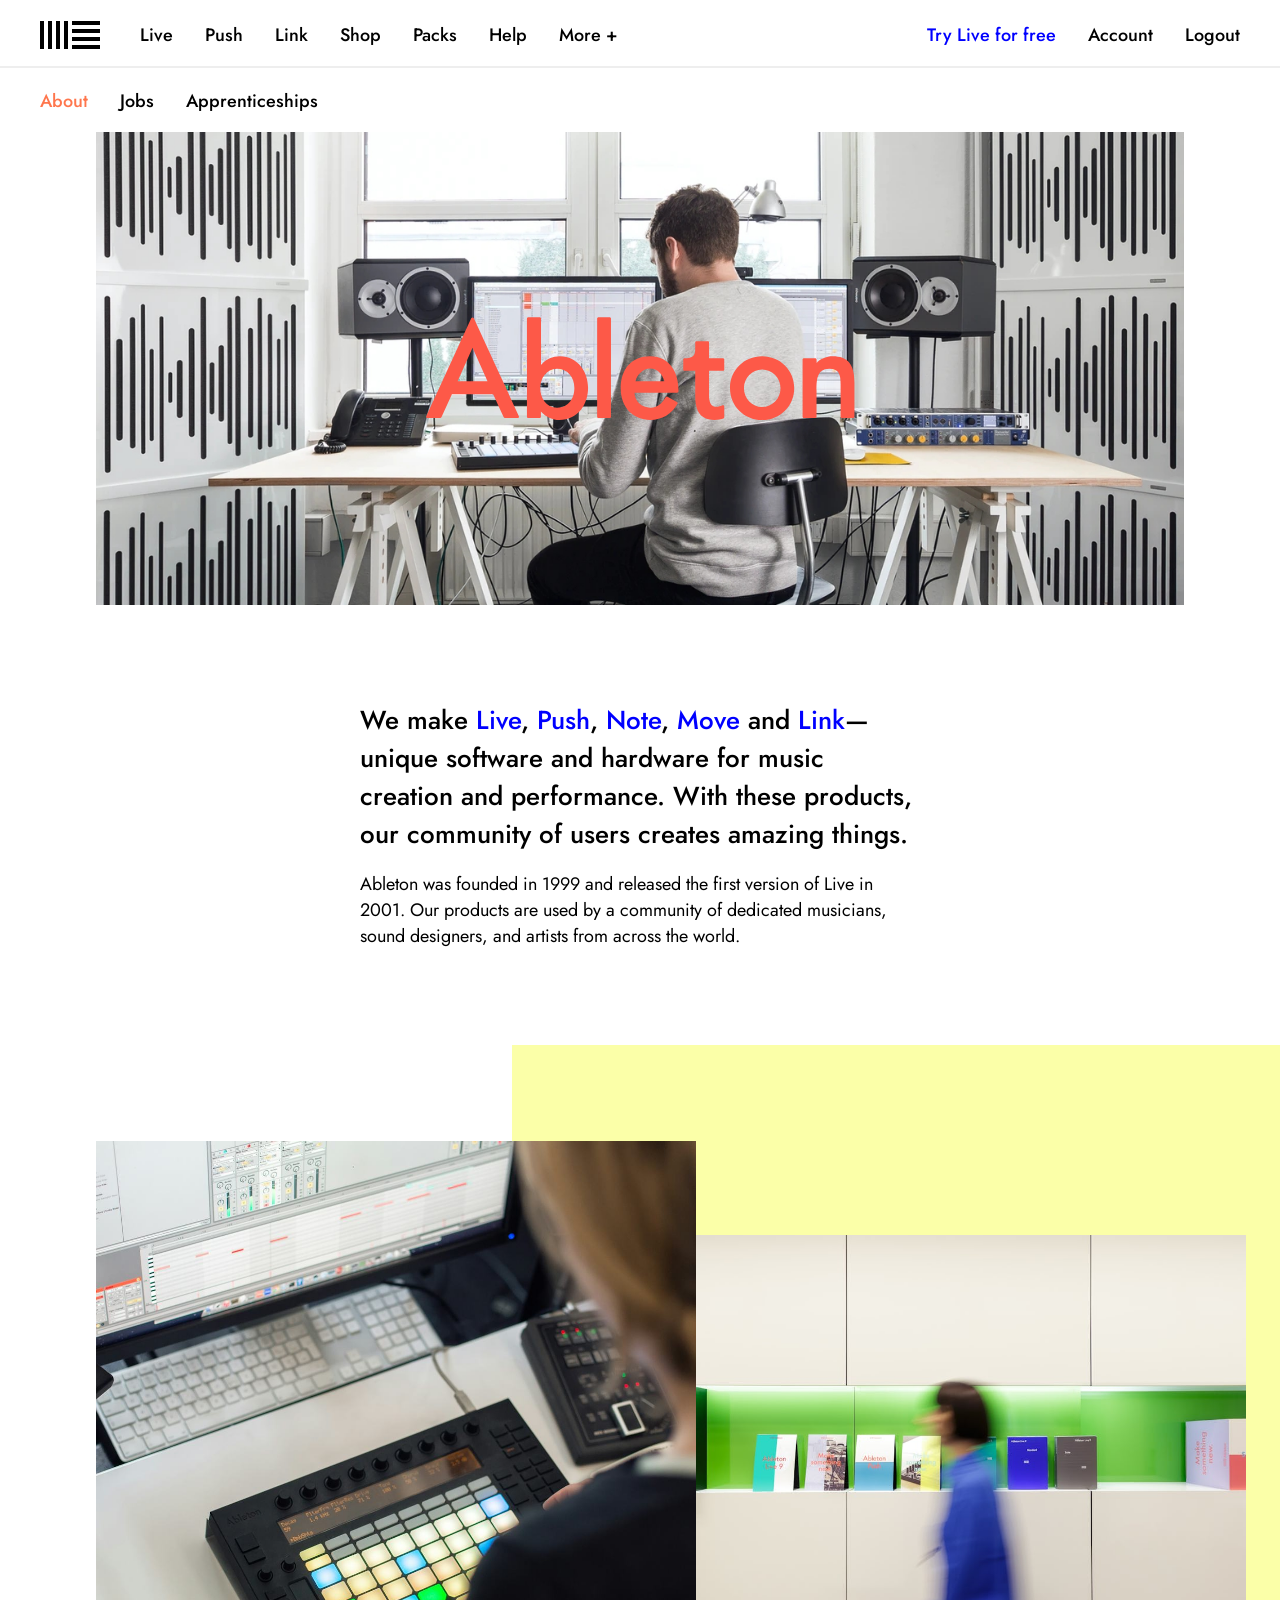
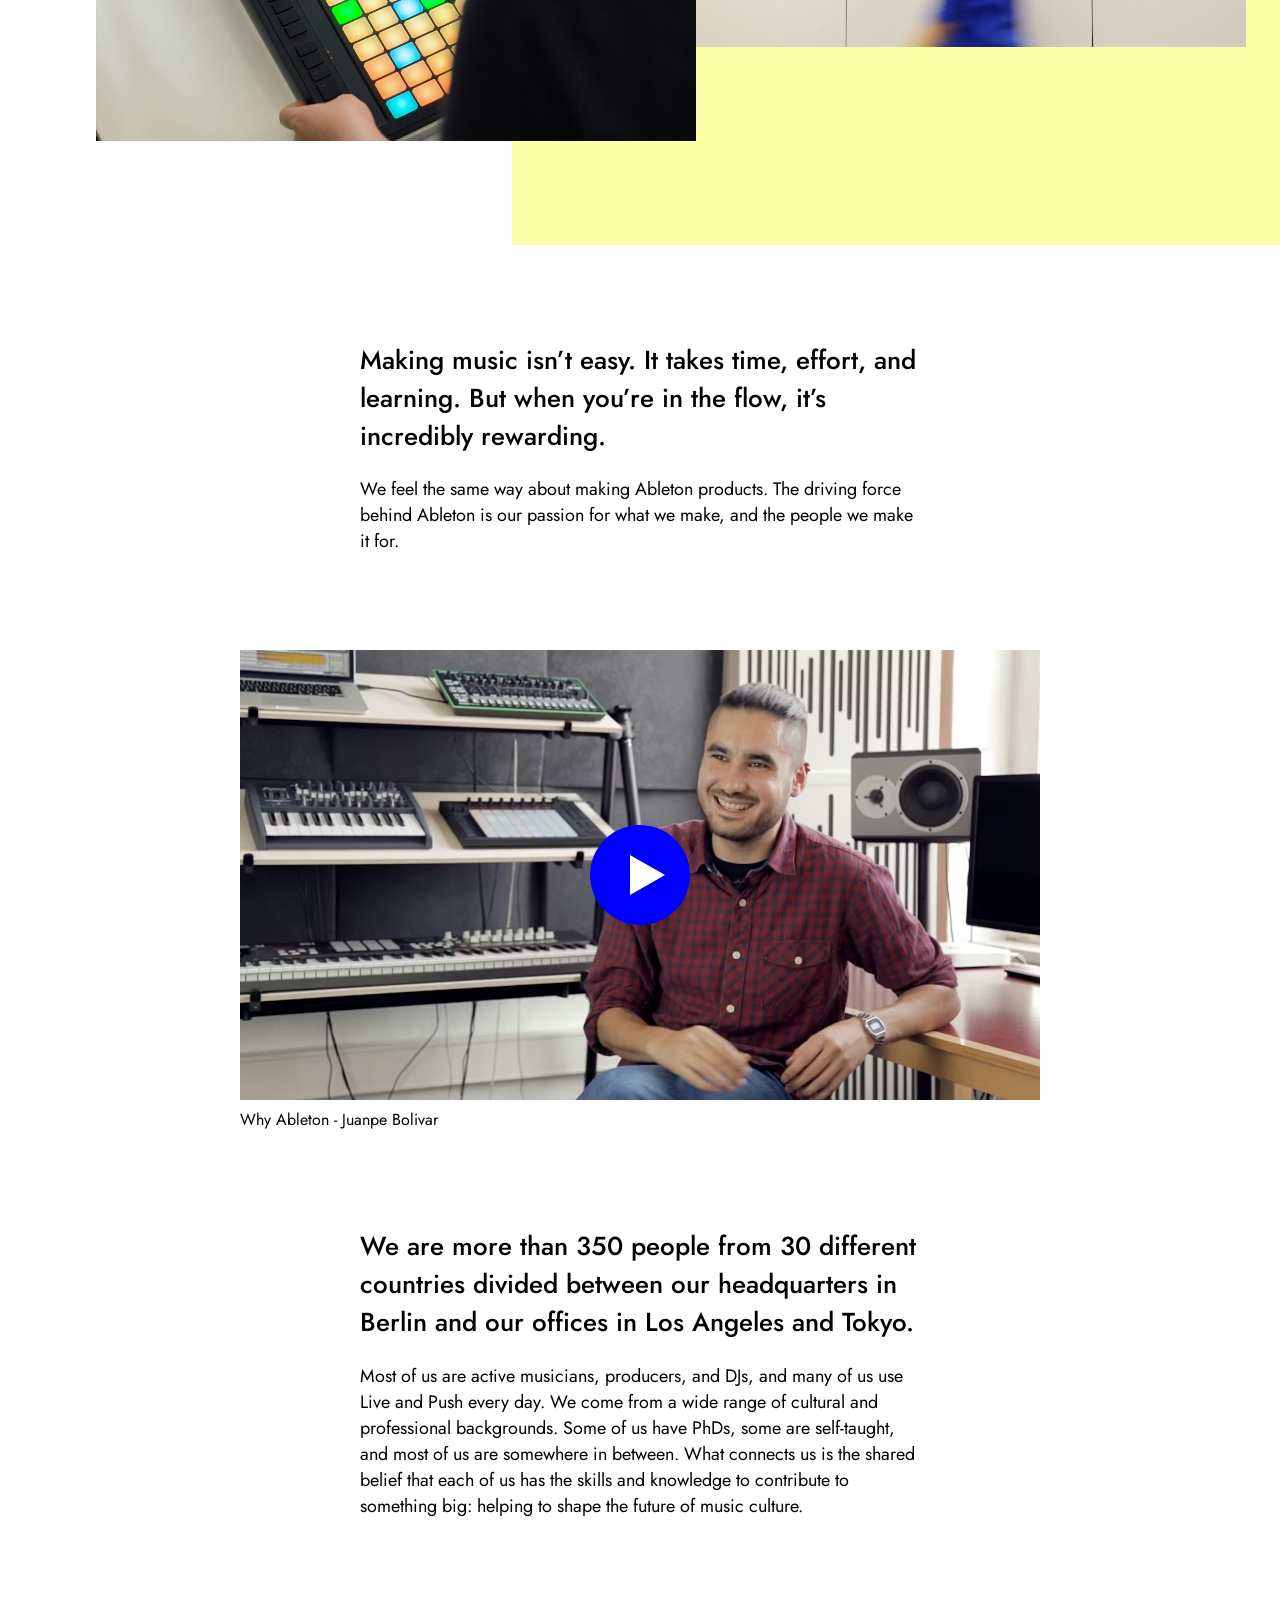
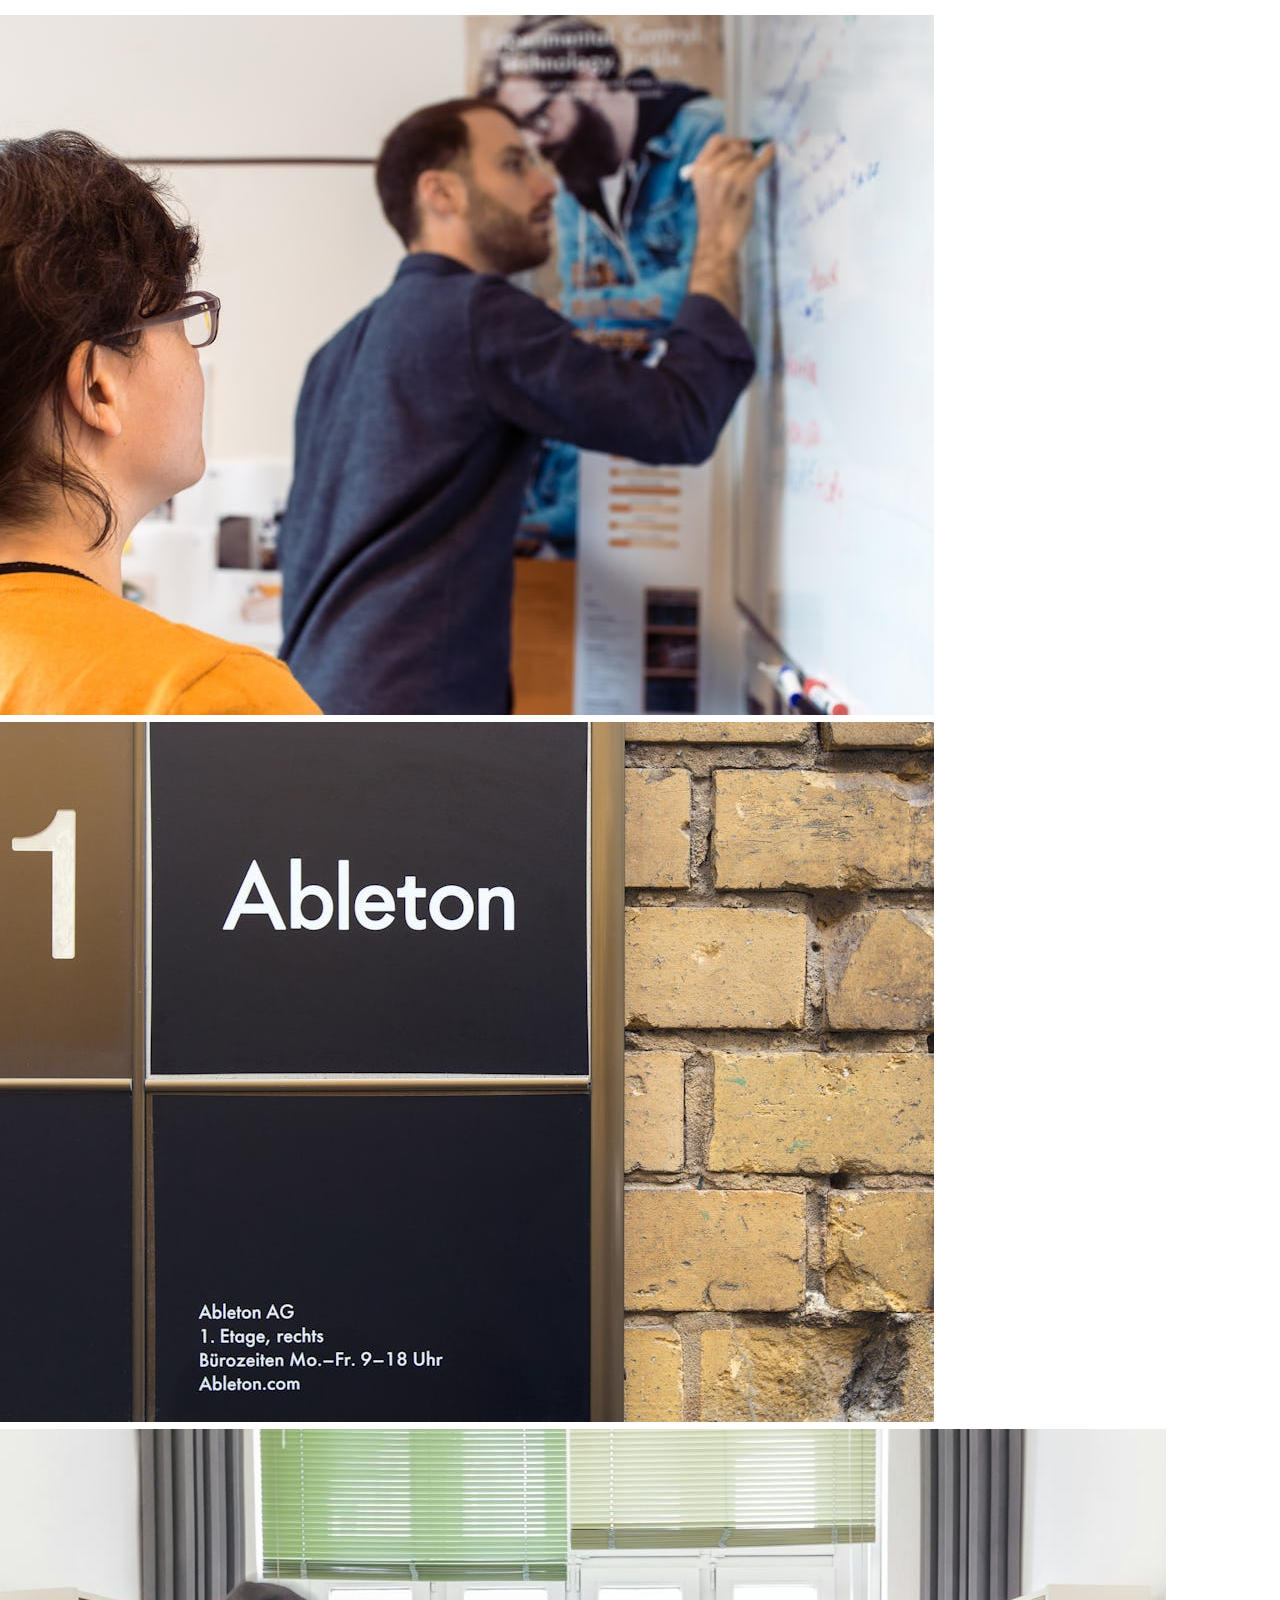
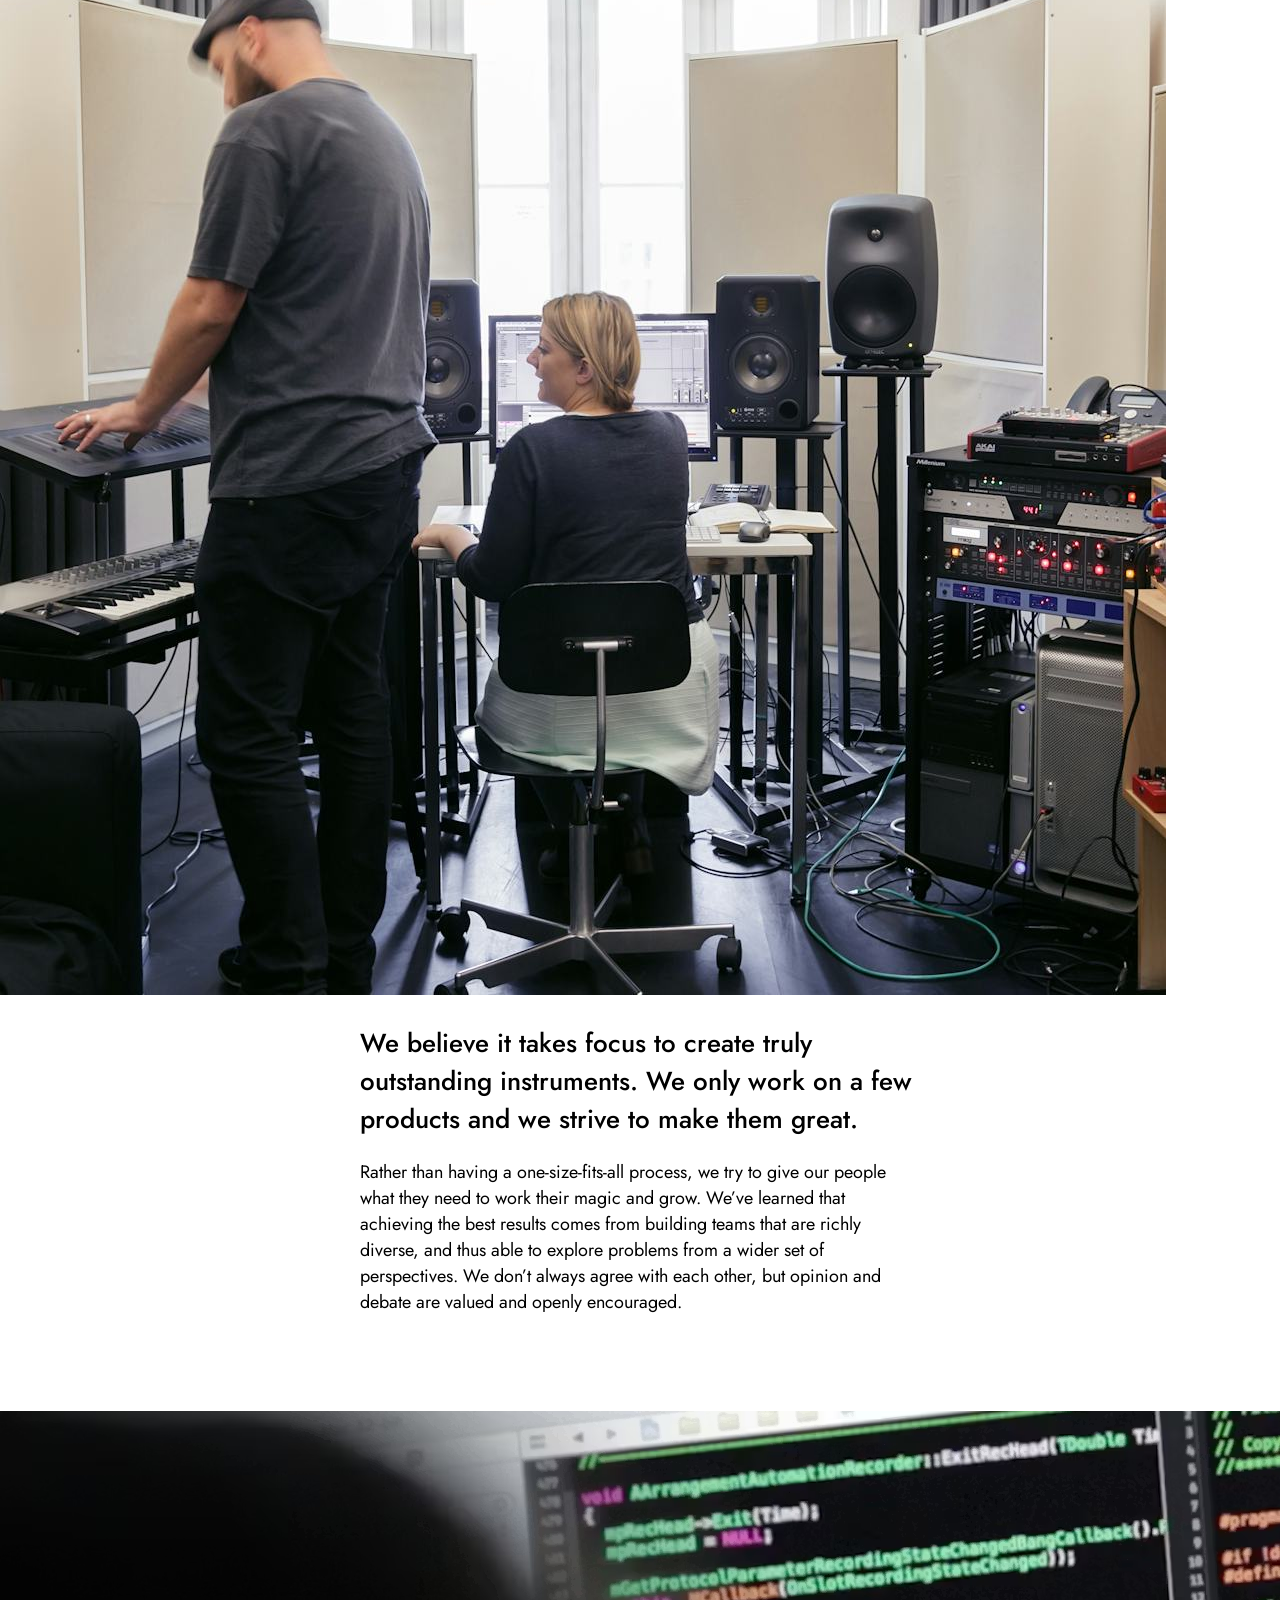
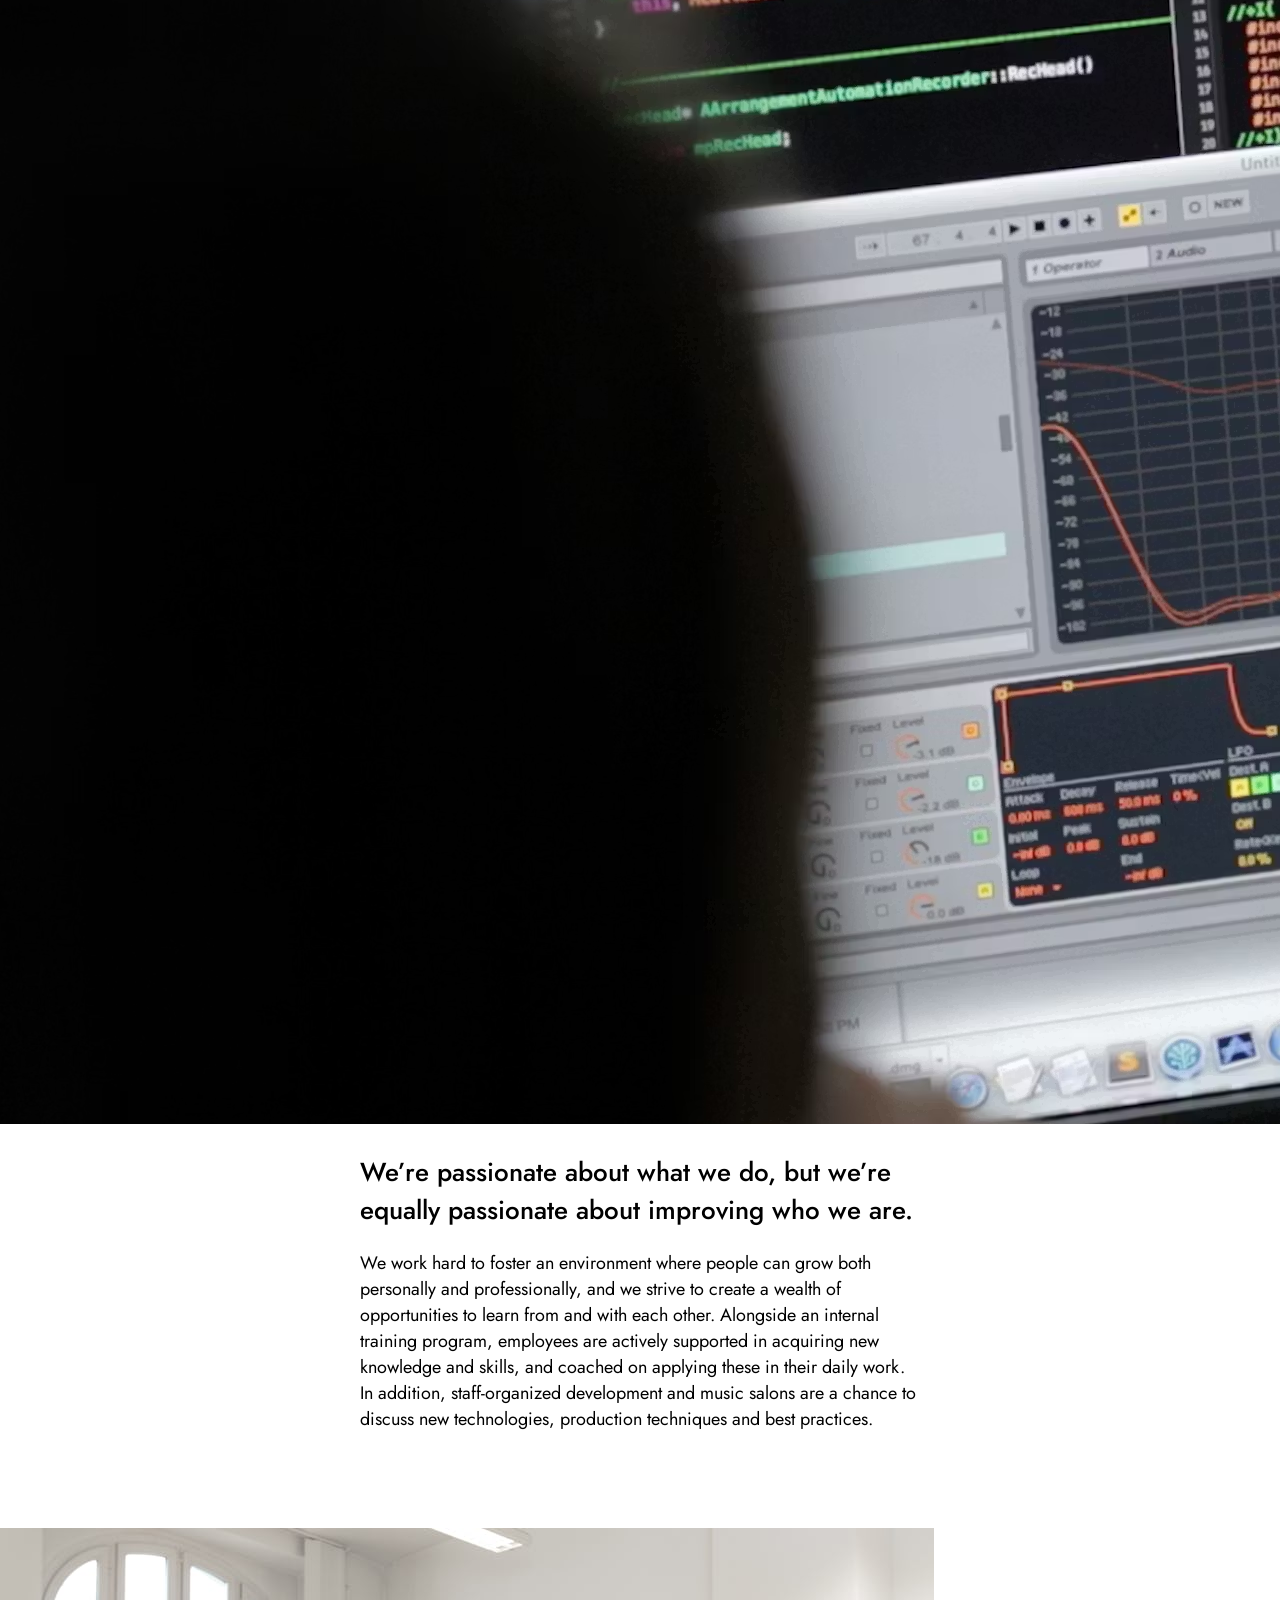
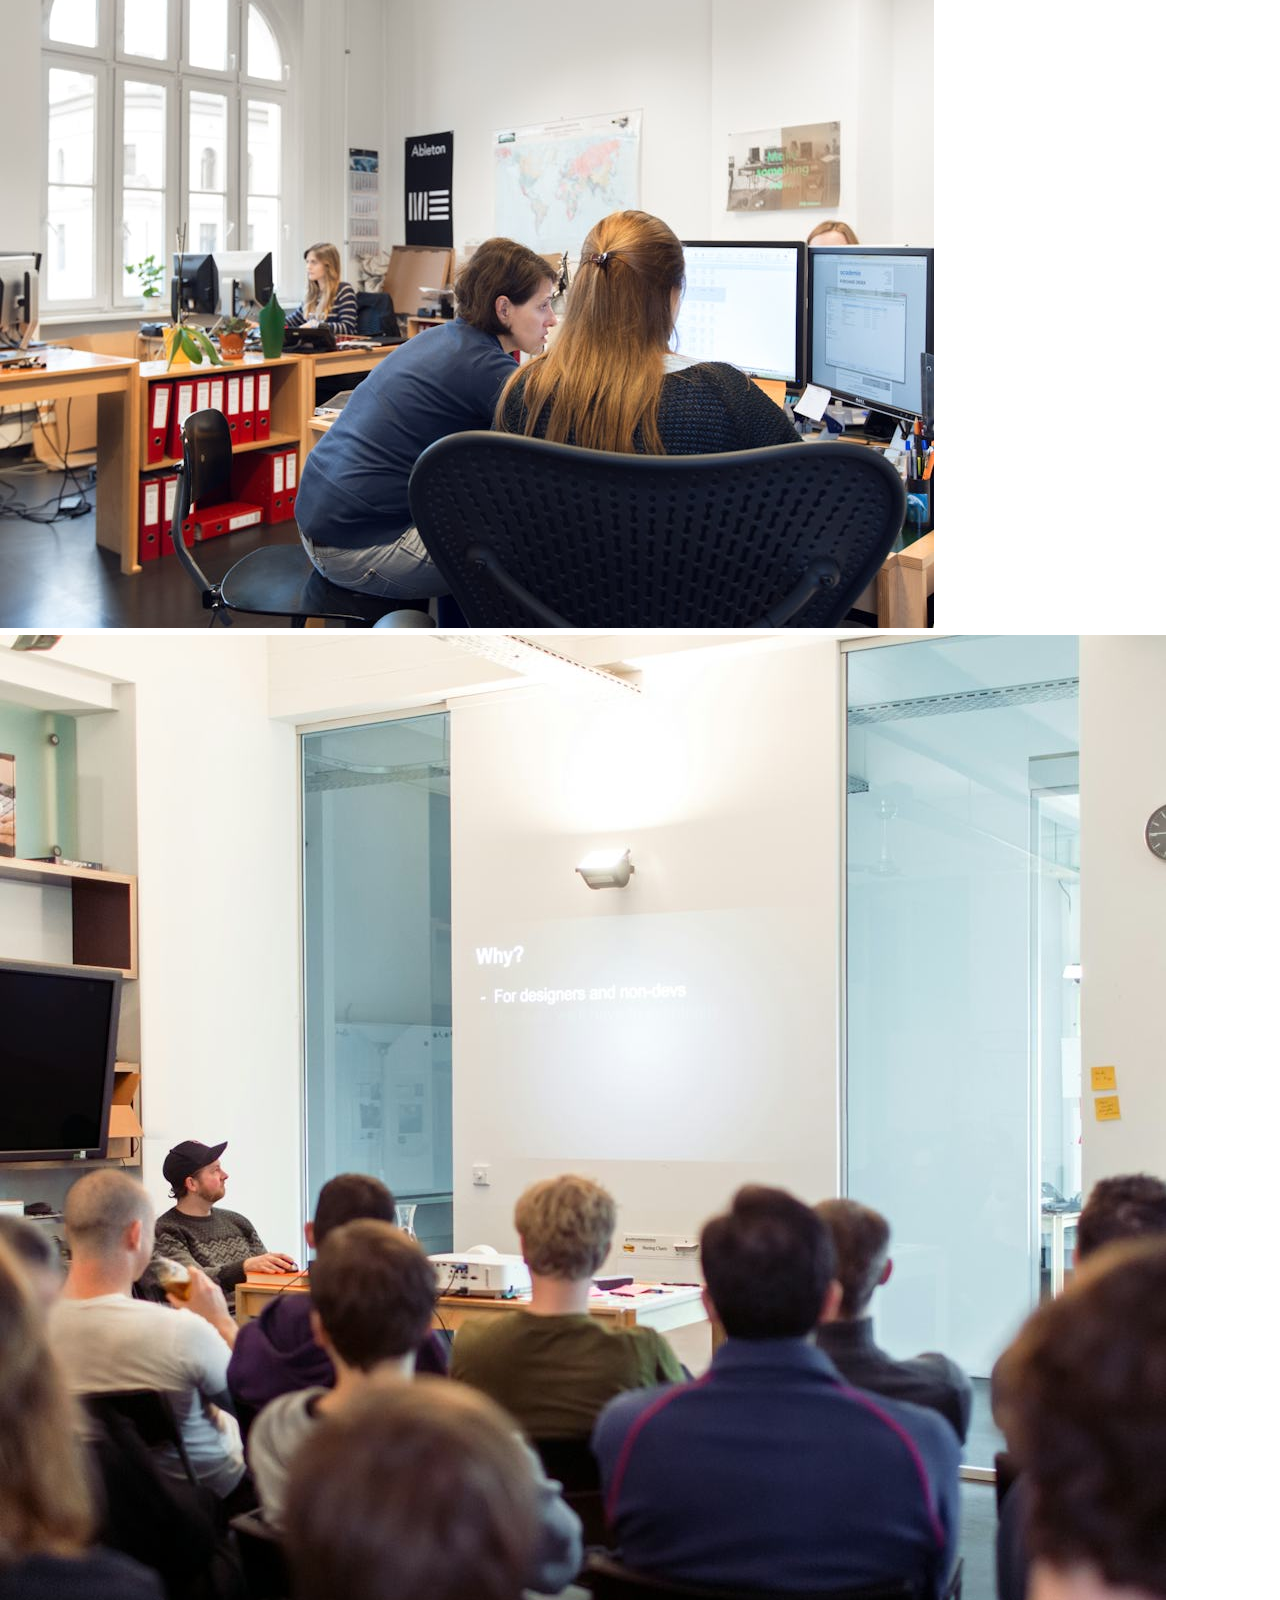
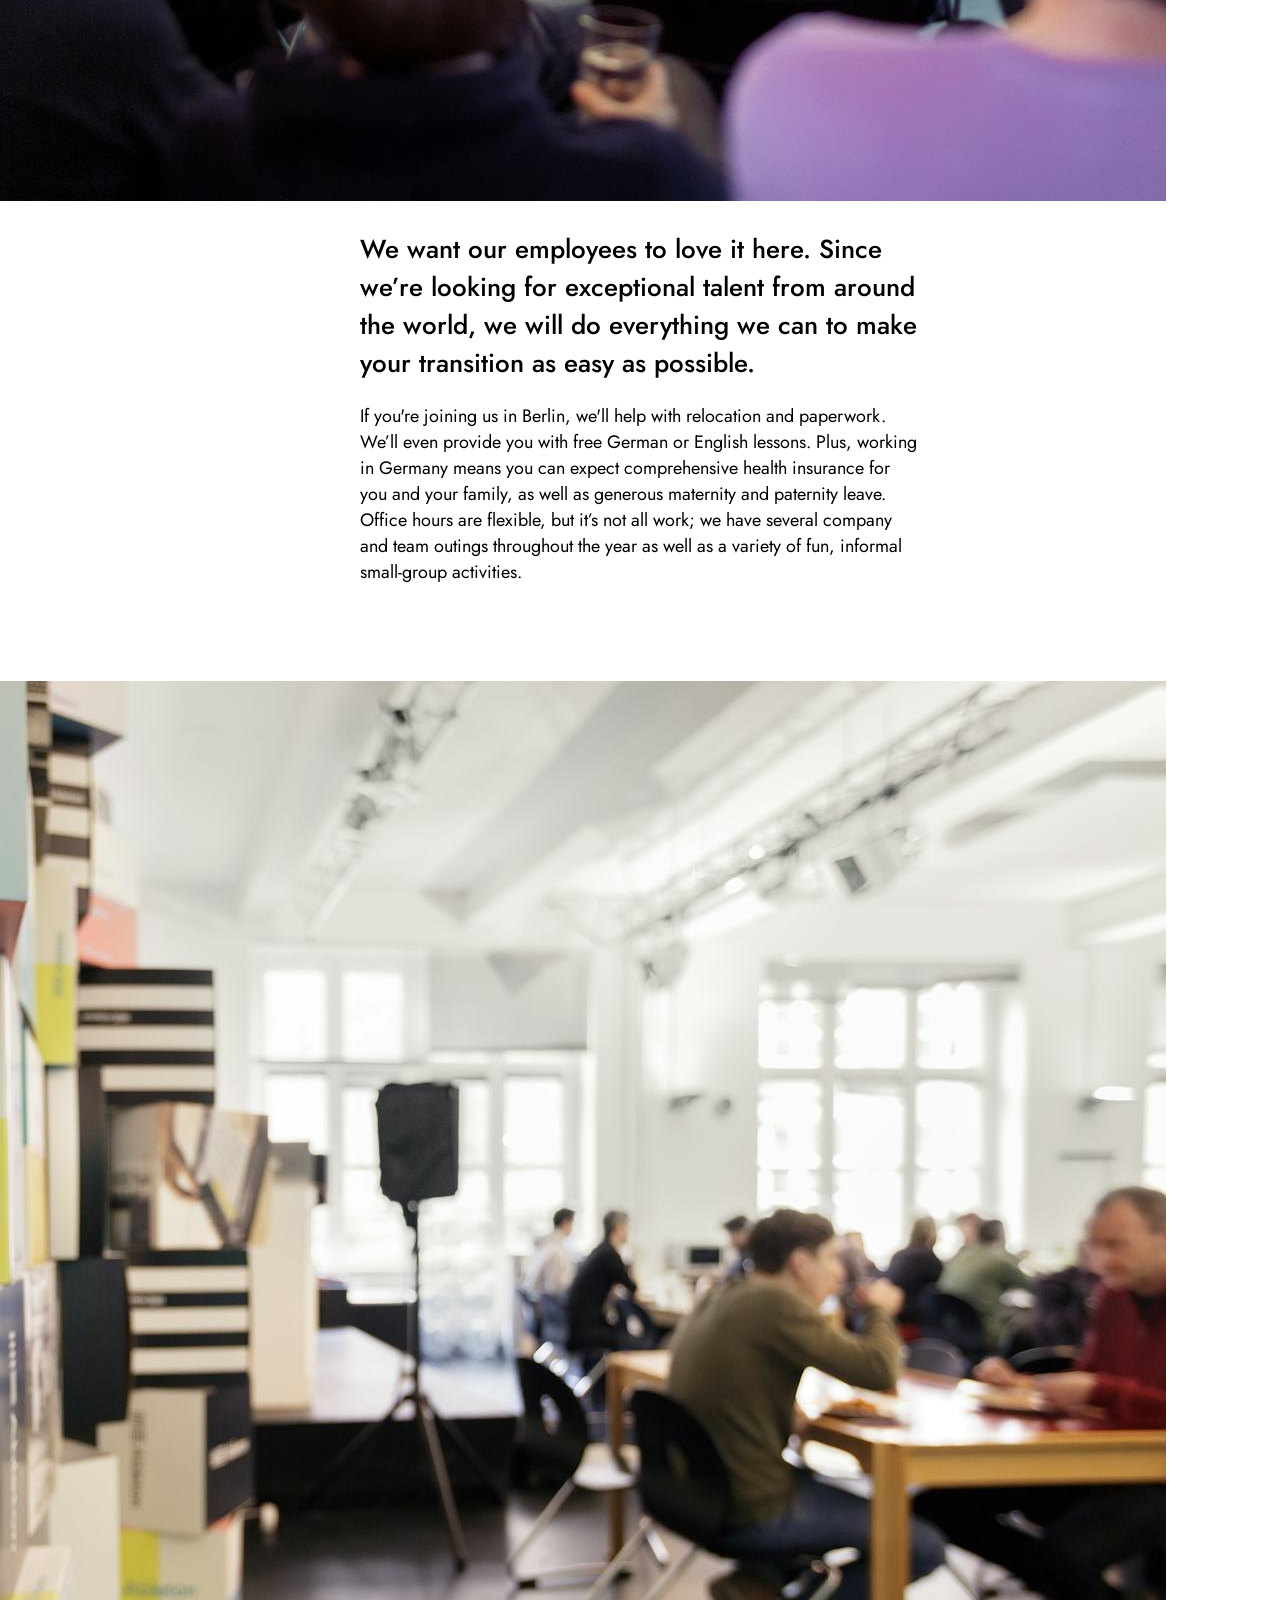
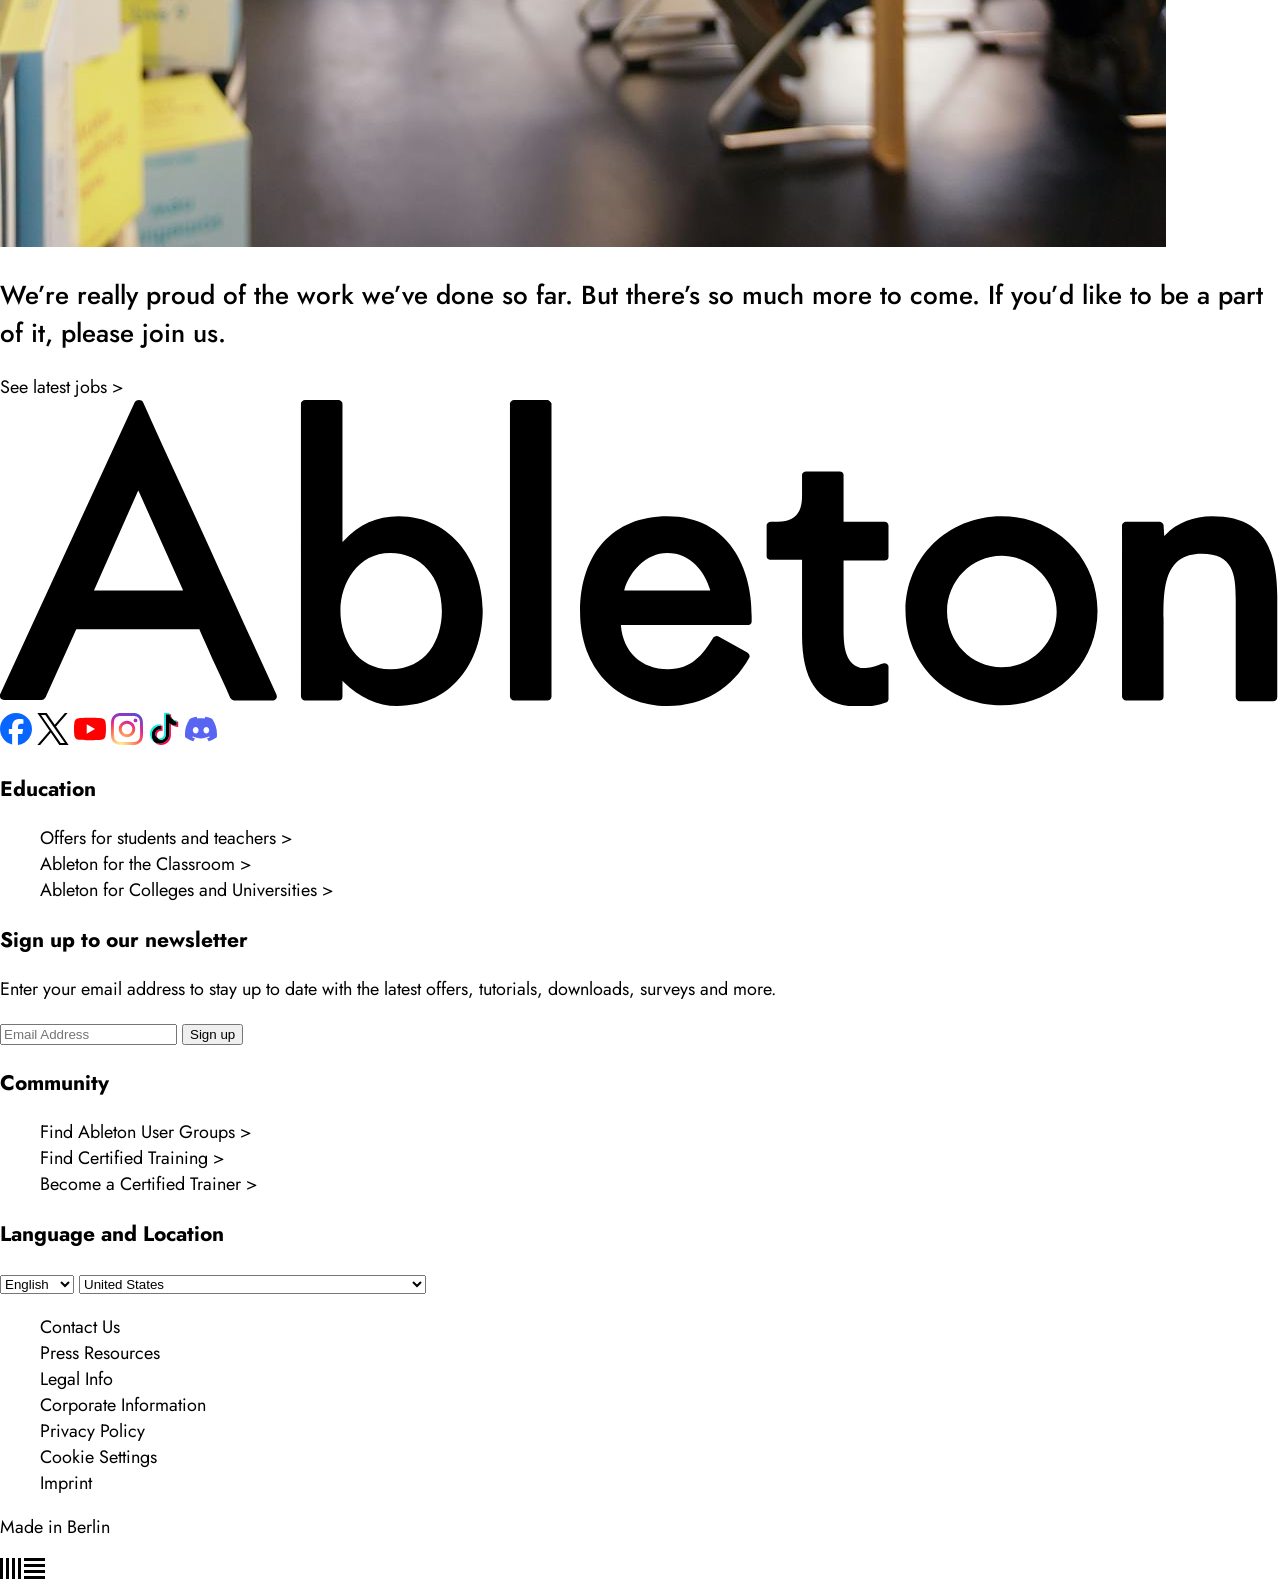
==== commit b7f262d8: "Implement video section with overlay play button" ====
--- a/ableton/index.html
+++ b/ableton/index.html
@@ -102,10 +102,15 @@
         </p>
       </div>
 
-      <div>
-        <!-- Button play over image -->
-        <img src="images/section-2-photo-1.jpg" alt="" />
-        <p>Why Ableton - Juanpe Bolivar</p>
+      <div class="video-section">
+         <div class="video-player">
+          <svg class="video-player-button" viewBox="0 0 80 80" xmlns="http://www.w3.org/2000/svg">
+            <circle cx="40" cy="40" r="40" fill="#0000FF"/>
+            <polygon points="32,24 32,56 60,40" fill="#FFFFFF"/>
+          </svg>
+          <img class="video-player-image" src="images/section-2-photo-1.jpg" alt="" />
+         </div>
+        <figcaption>Why Ableton - Juanpe Bolivar</figcaption>
       </div>
 
       <div class="text-section">
--- a/ableton/style.css
+++ b/ableton/style.css
@@ -63,8 +63,8 @@
 }
 
 .hero-image {
+  width: 85%;
   margin: 0 auto;
-  width: 85%;
   display: block;
 }
 
@@ -85,6 +85,7 @@
   position: relative;
   width: 100%;
   height: 800px;
+  margin-bottom: 96px;
 }
 
 .yellow-panel {
@@ -113,3 +114,32 @@
 .image-right img {
   width: 550px;
 }
+
+.video-section {
+  margin: 0 auto 96px auto;
+  width: 90%;
+  max-width: 800px;
+}
+
+.video-player {
+  position: relative;
+}
+
+.video-player-image {
+  width: 100%;
+  display: block;
+}
+
+.video-player-button {
+  position: absolute;
+  top: 50%;
+  left: 50%;
+  transform: translate(-50%, -50%);
+  width: 100px;
+  height: 100px;
+}
+
+.video-section figcaption {
+  margin-top: 8px;
+  font-size: 16px;
+}
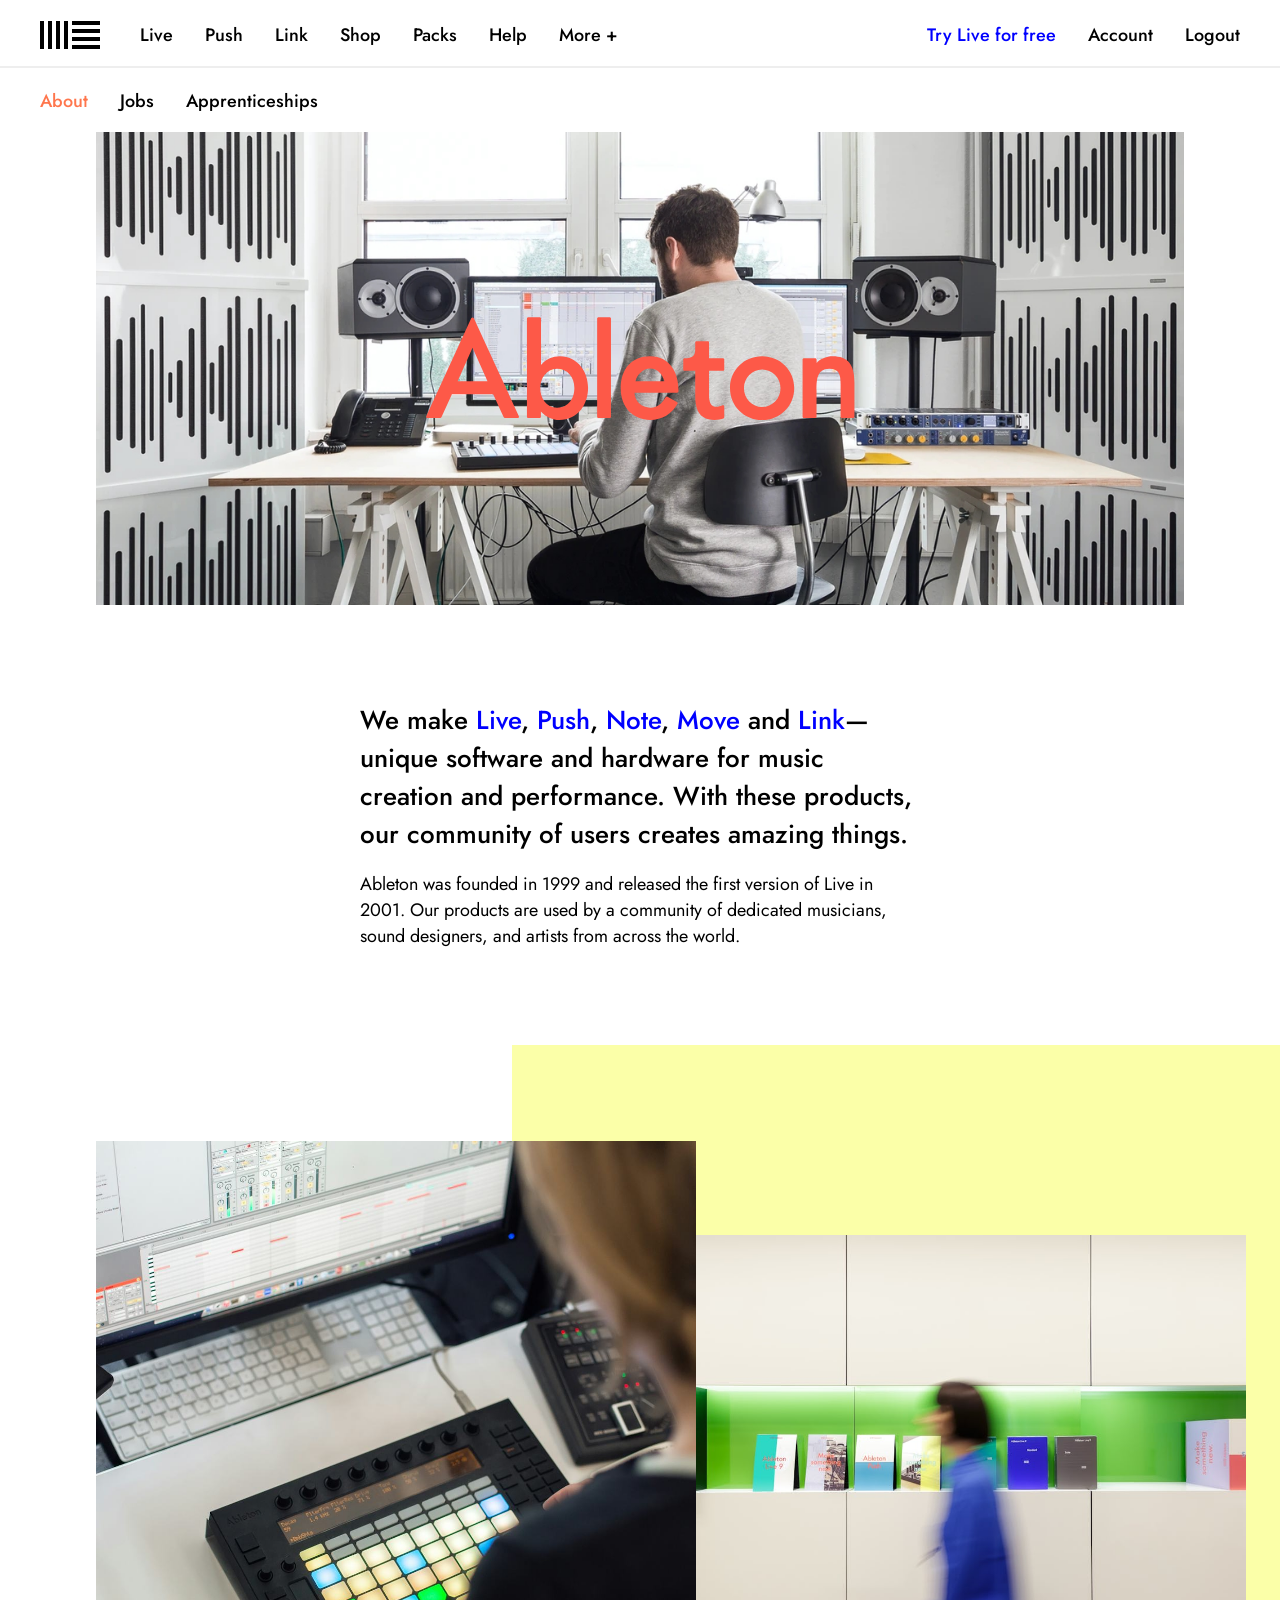
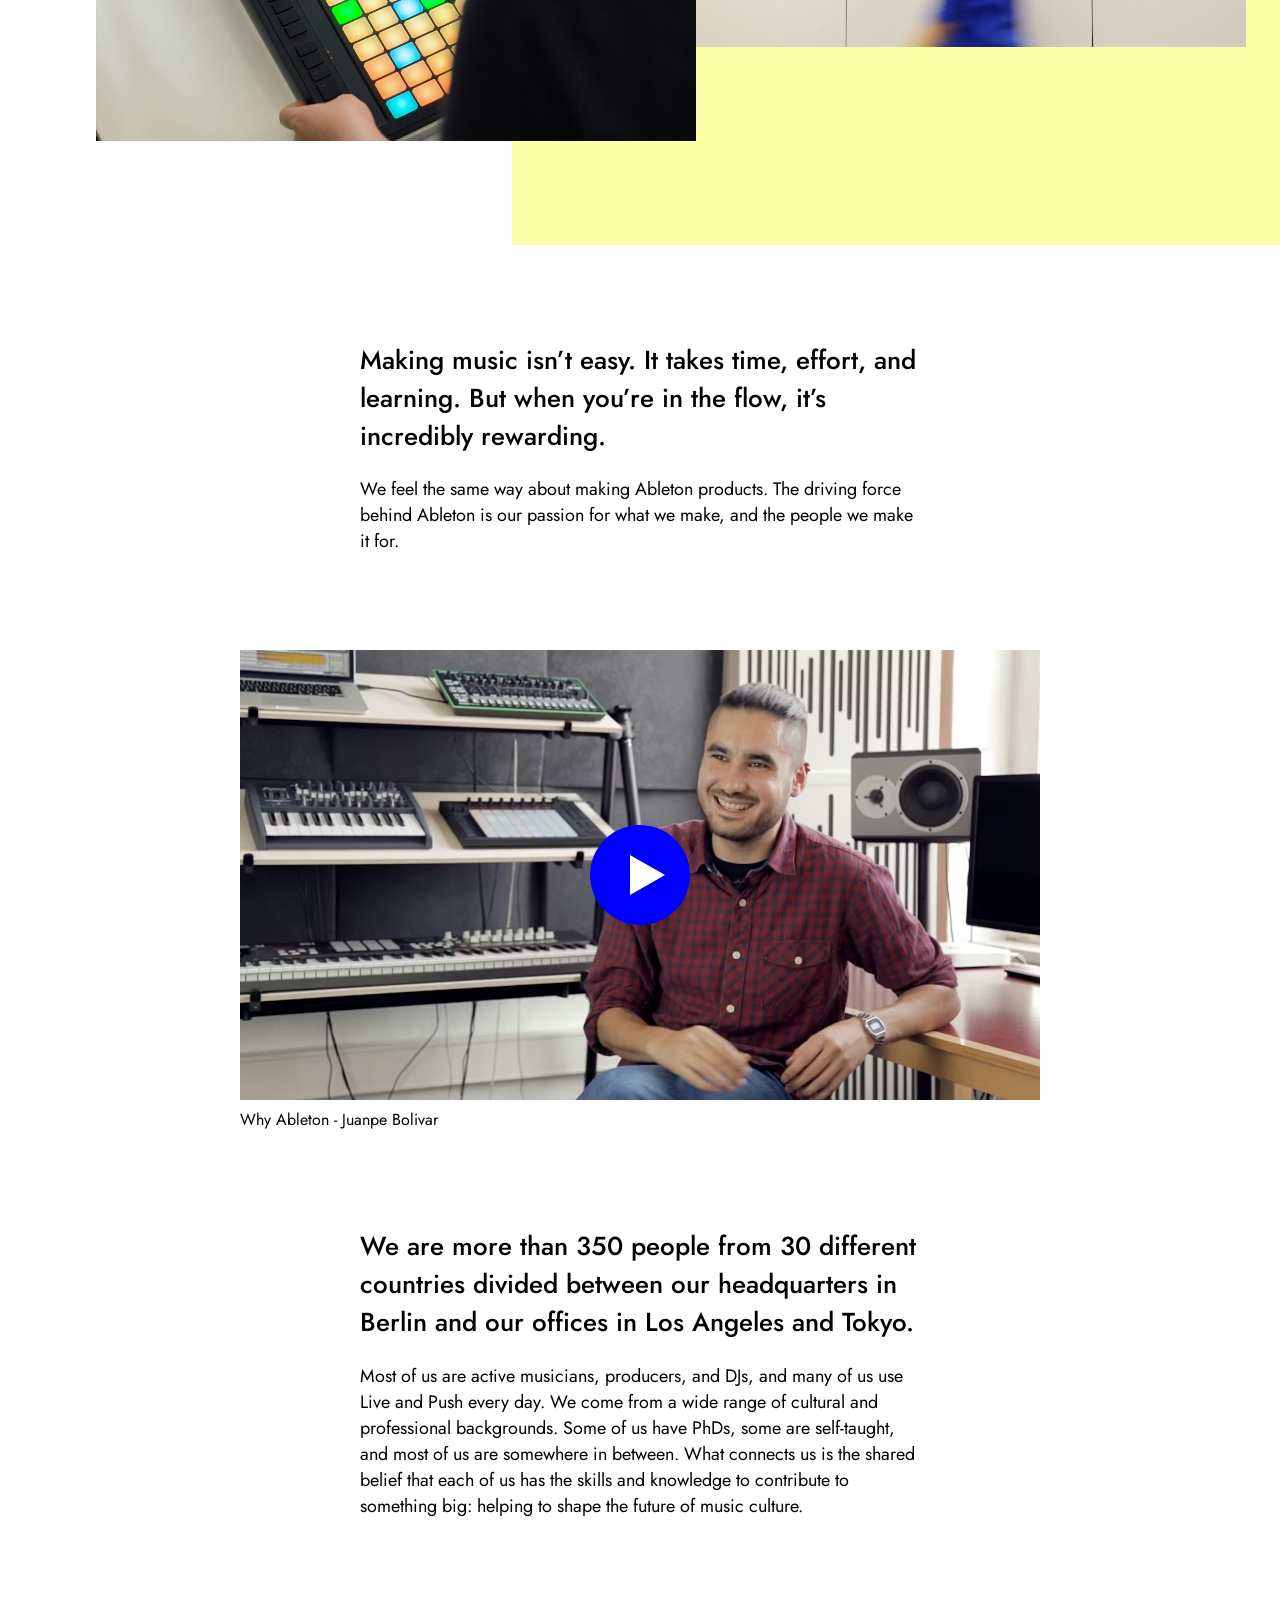
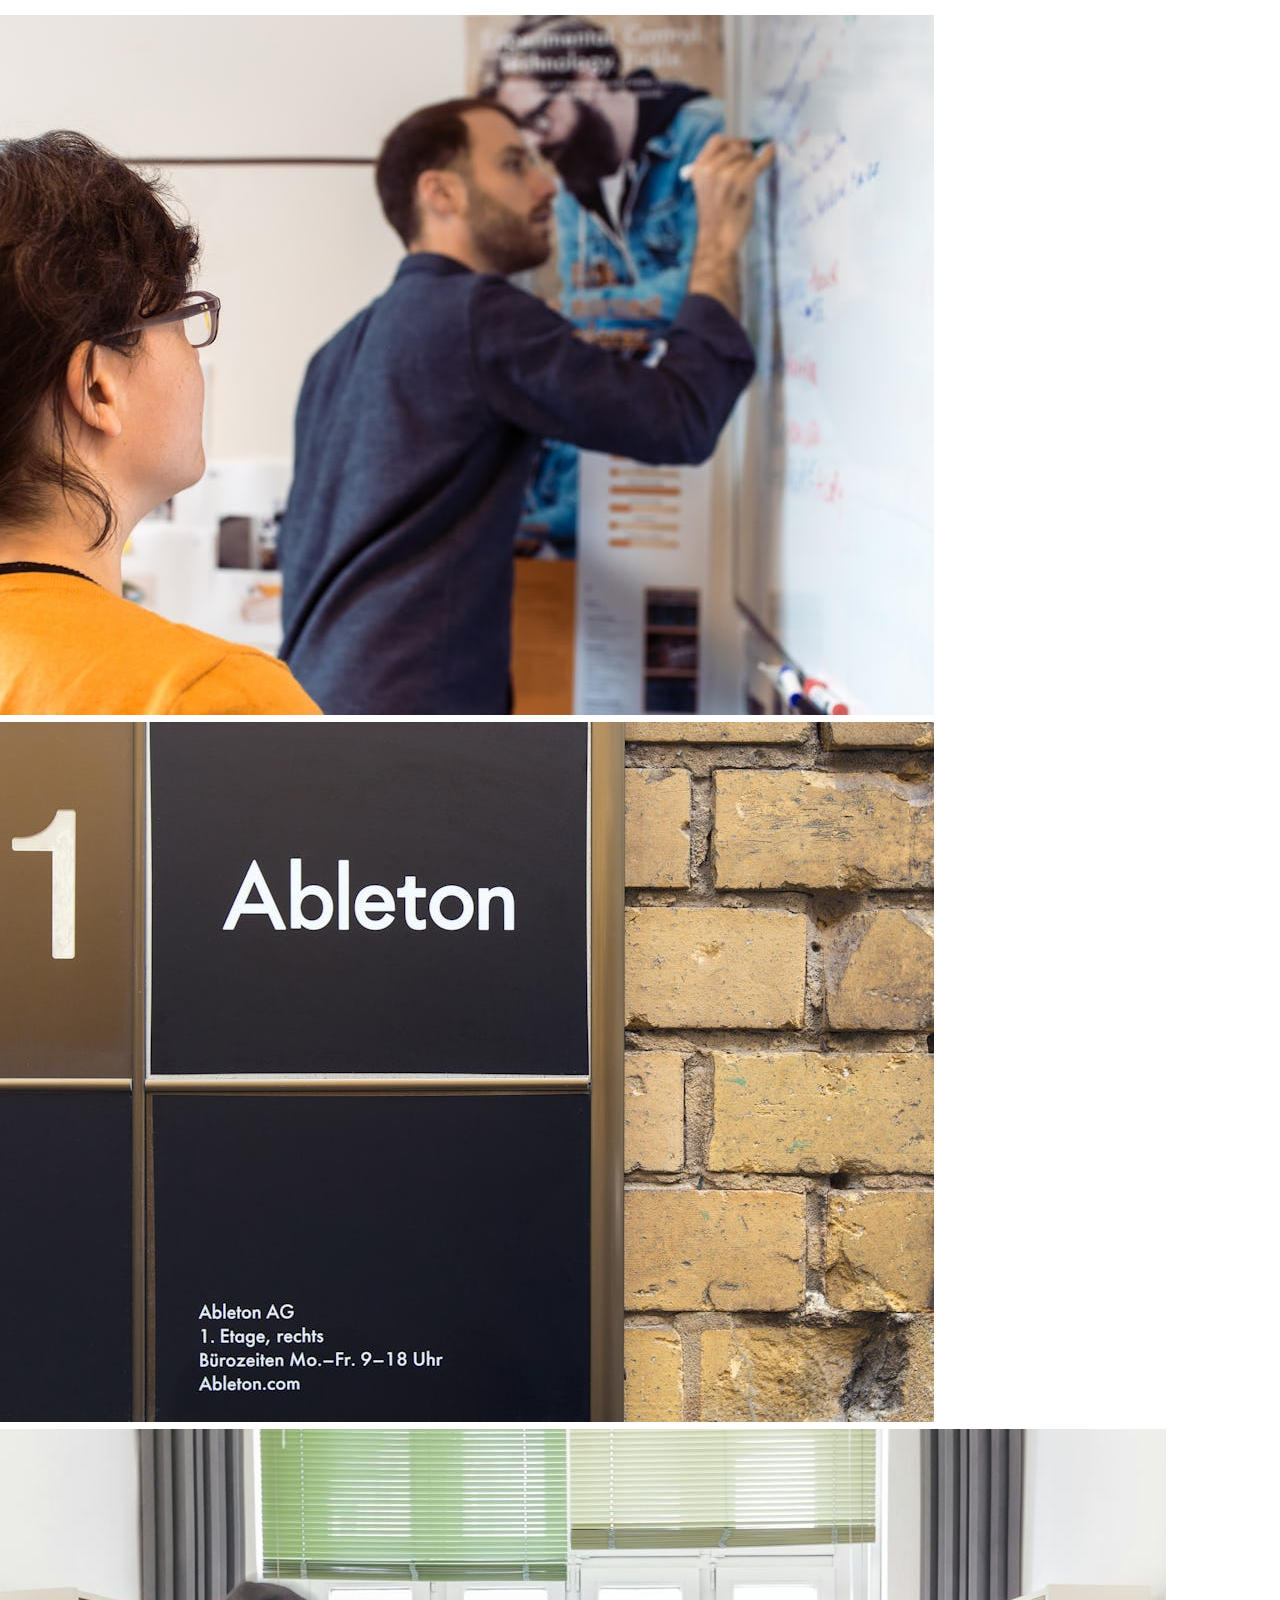
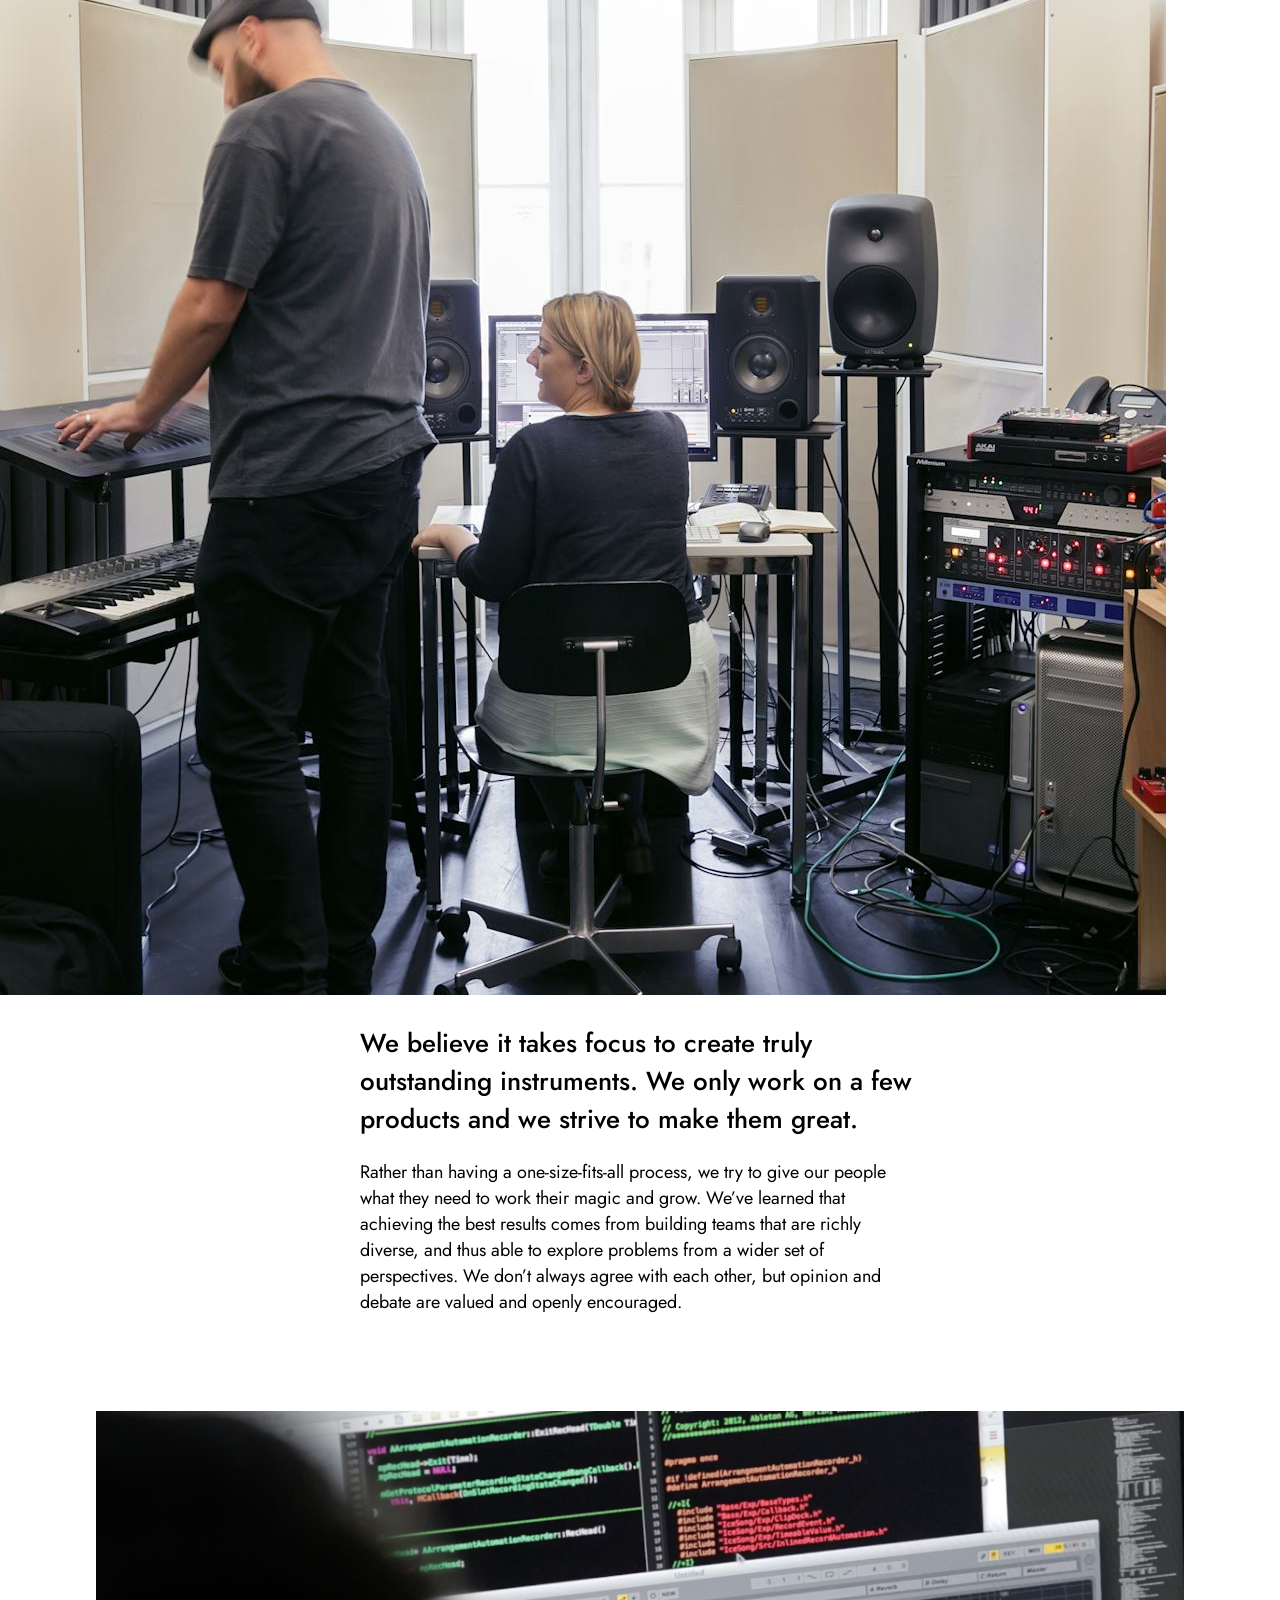
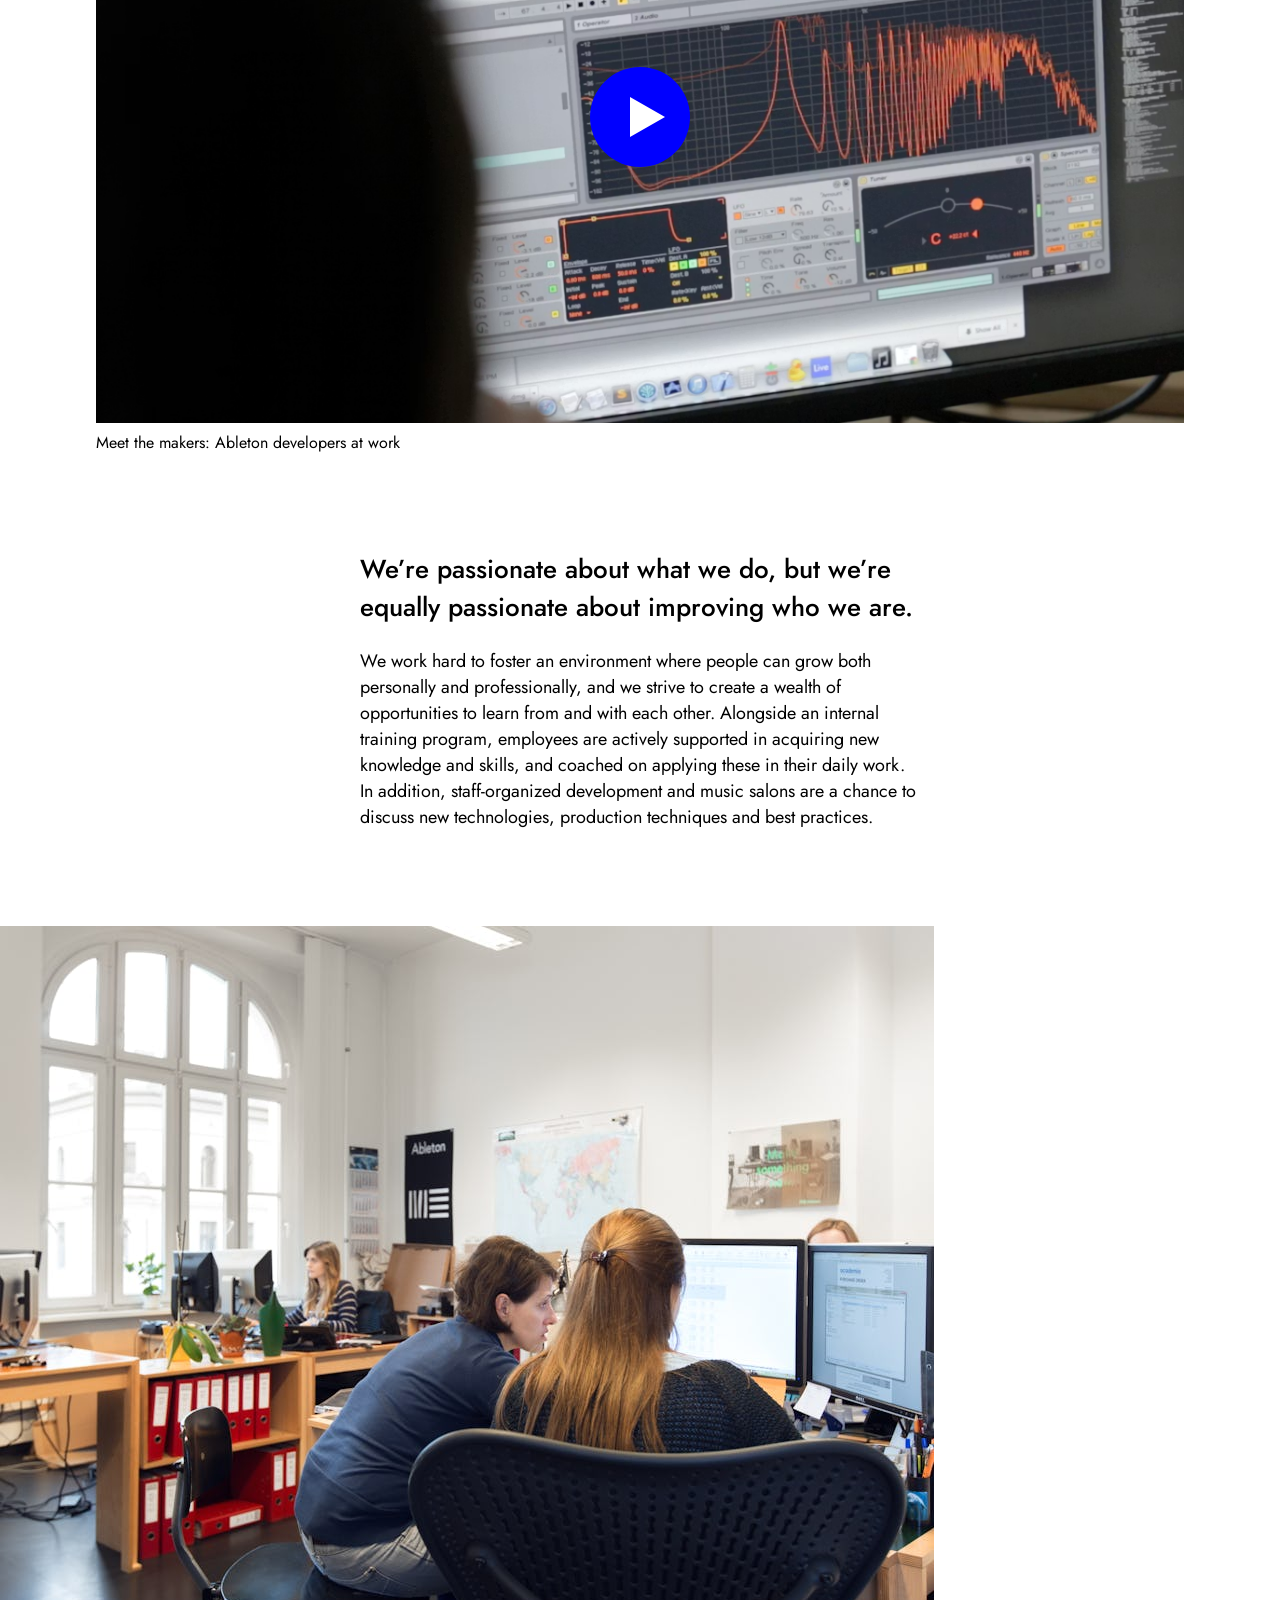
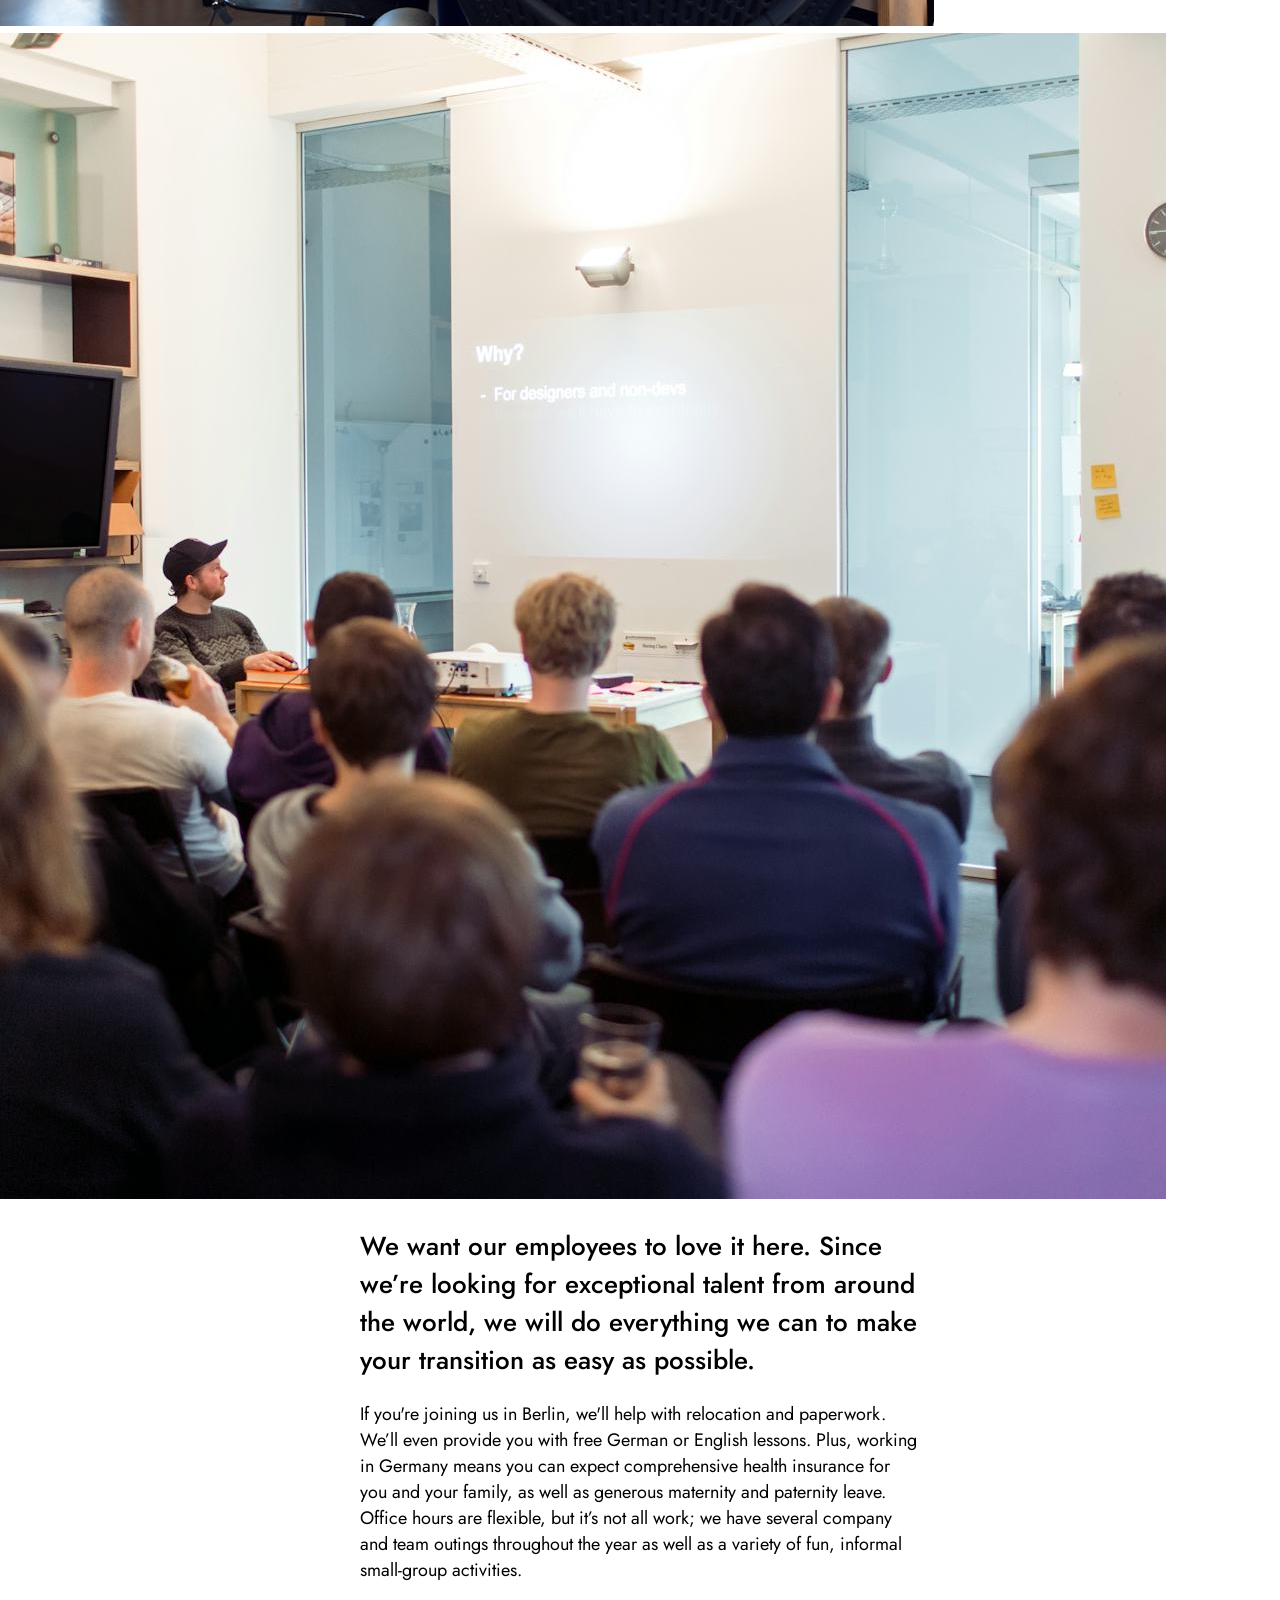
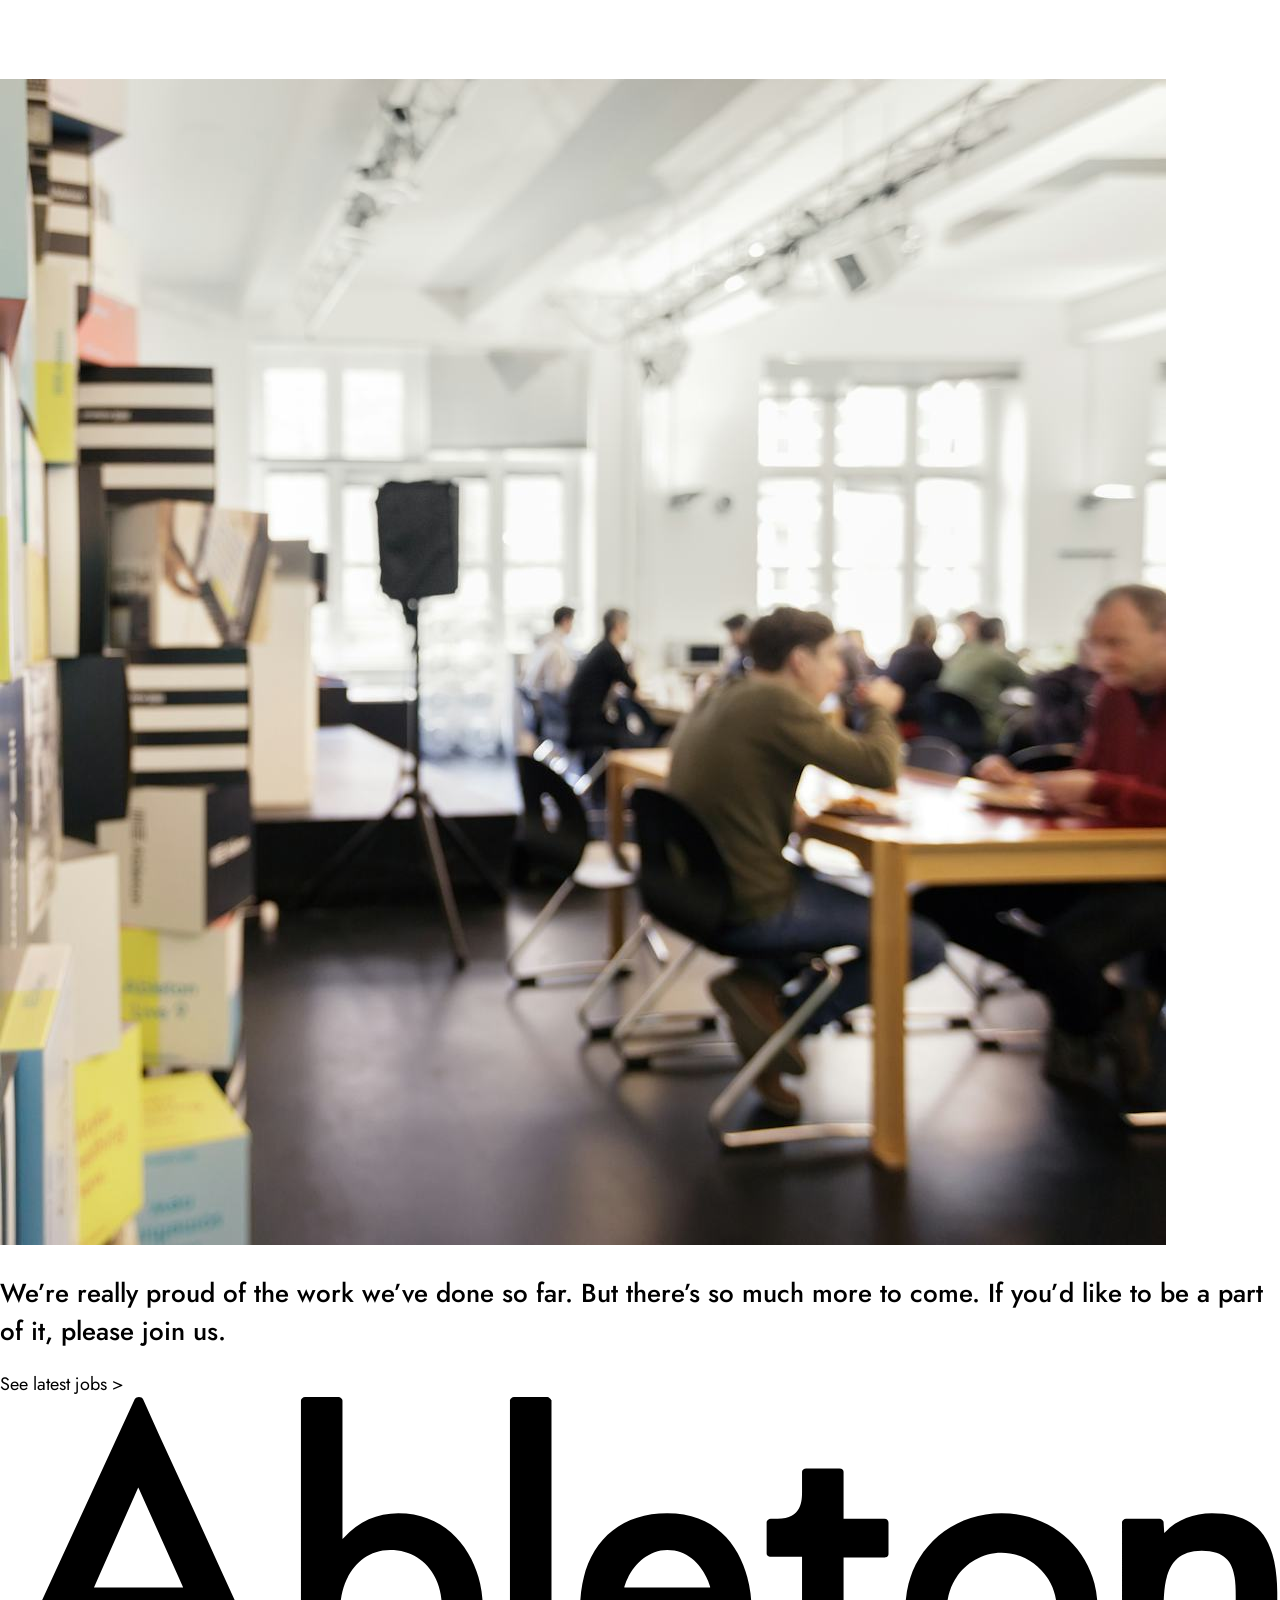
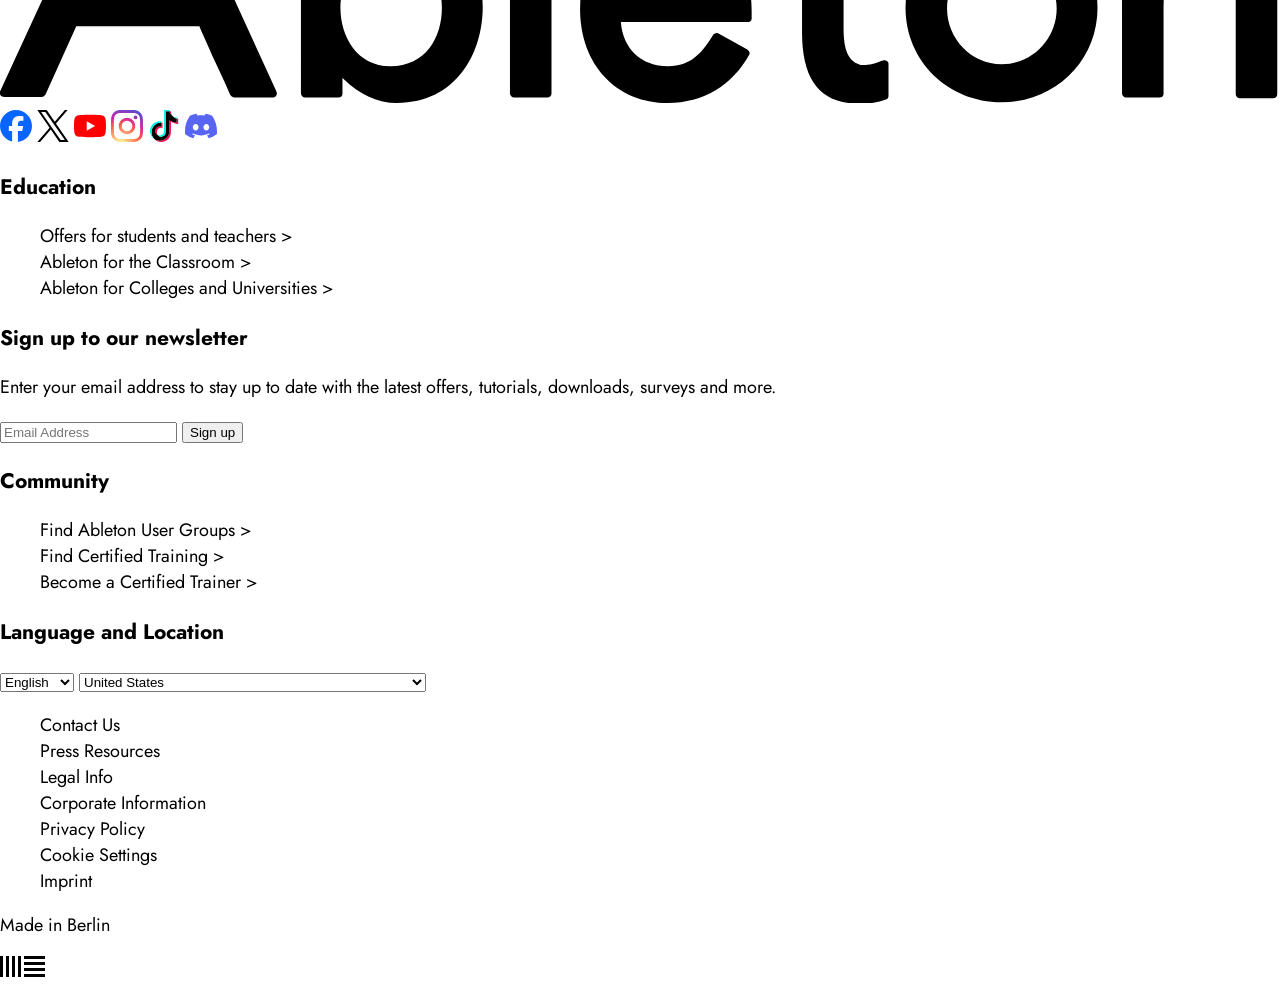
==== commit e3e68e56: "Add larger video section variant" ====
--- a/ableton/index.html
+++ b/ableton/index.html
@@ -151,8 +151,15 @@
         </p>
       </div>
 
-      <div>
-        <img src="images/section-4-photo-1.jpg" alt="" />
+      <div class="video-section-big">
+         <div class="video-player">
+          <svg class="video-player-button" viewBox="0 0 80 80" xmlns="http://www.w3.org/2000/svg">
+            <circle cx="40" cy="40" r="40" fill="#0000FF"/>
+            <polygon points="32,24 32,56 60,40" fill="#FFFFFF"/>
+          </svg>
+          <img class="video-player-image" src="images/section-4-photo-1.jpg" alt="" />
+         </div>
+        <figcaption>Meet the makers: Ableton developers at work</figcaption>
       </div>
 
       <div class="text-section">
--- a/ableton/style.css
+++ b/ableton/style.css
@@ -139,7 +139,12 @@
   height: 100px;
 }
 
-.video-section figcaption {
+figcaption {
   margin-top: 8px;
   font-size: 16px;
 }
+
+.video-section-big {
+  margin: 0 auto 96px auto;
+  width: 85%;
+}
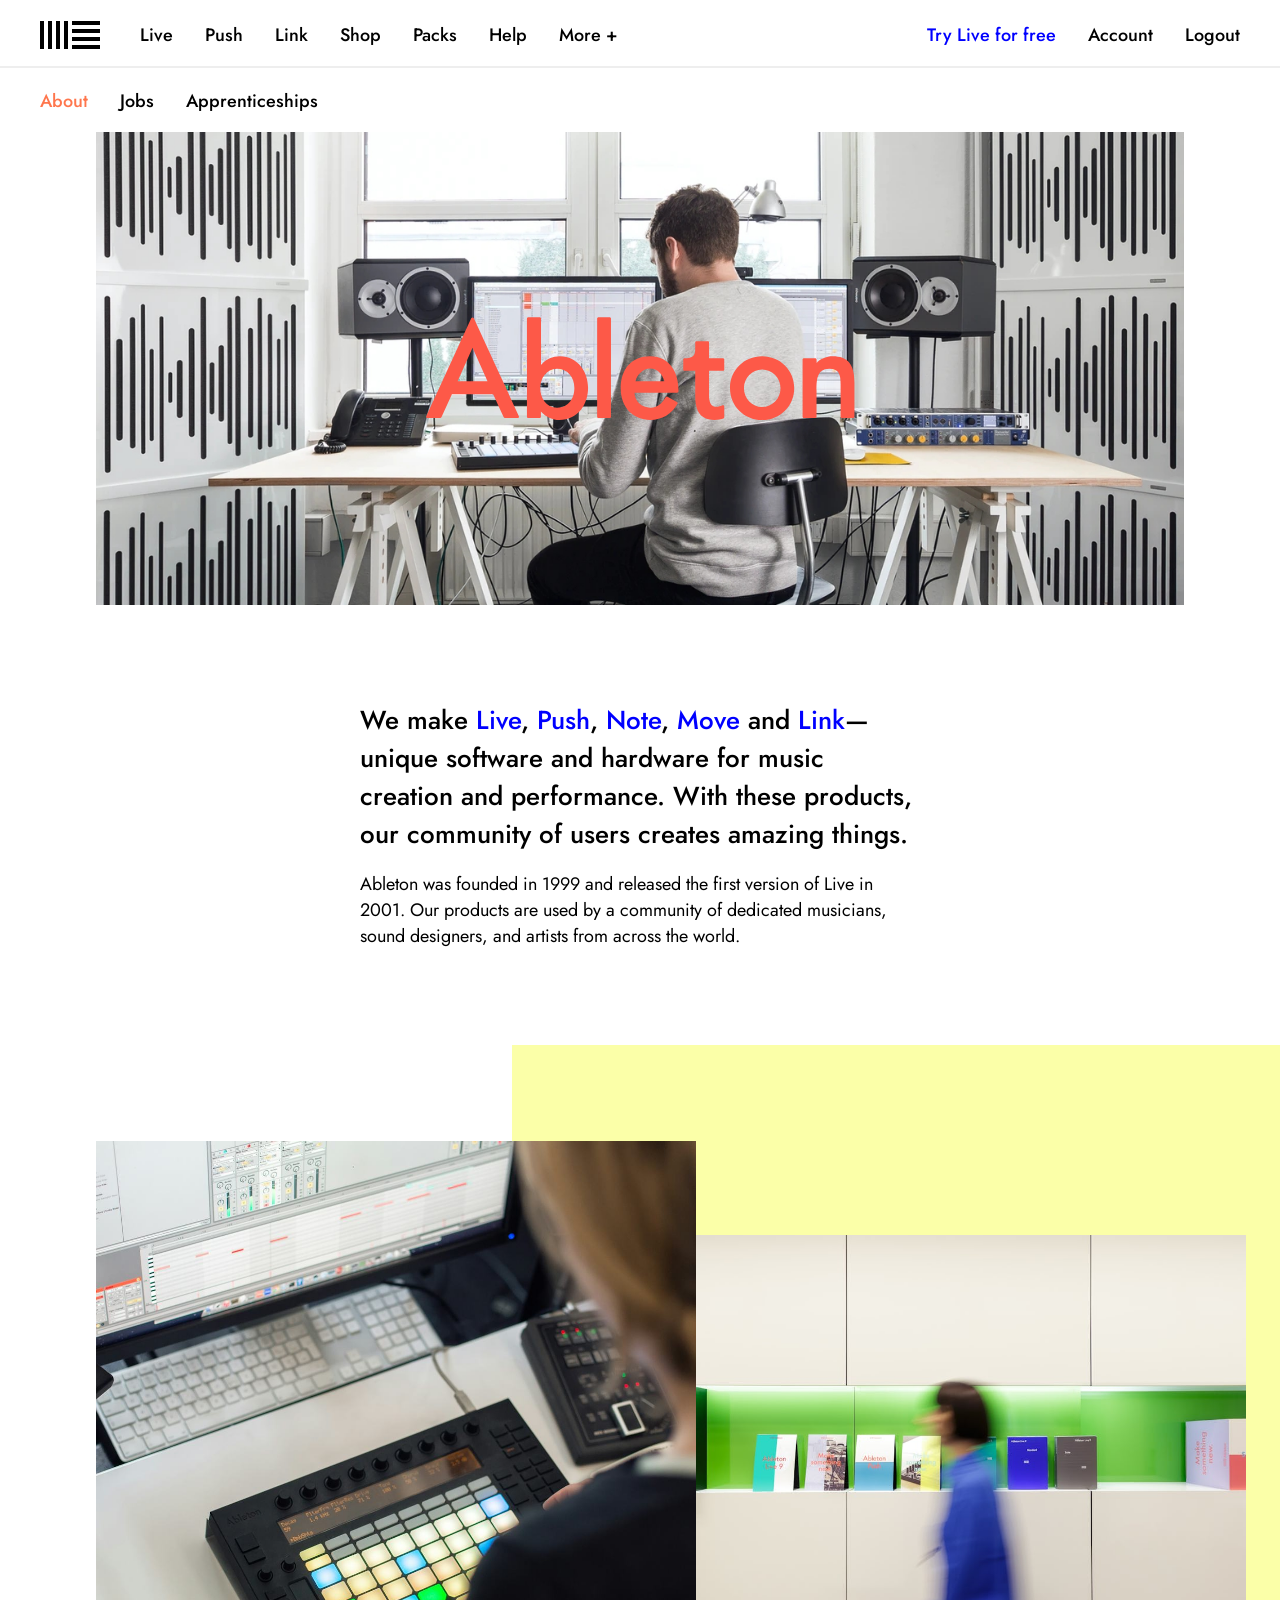
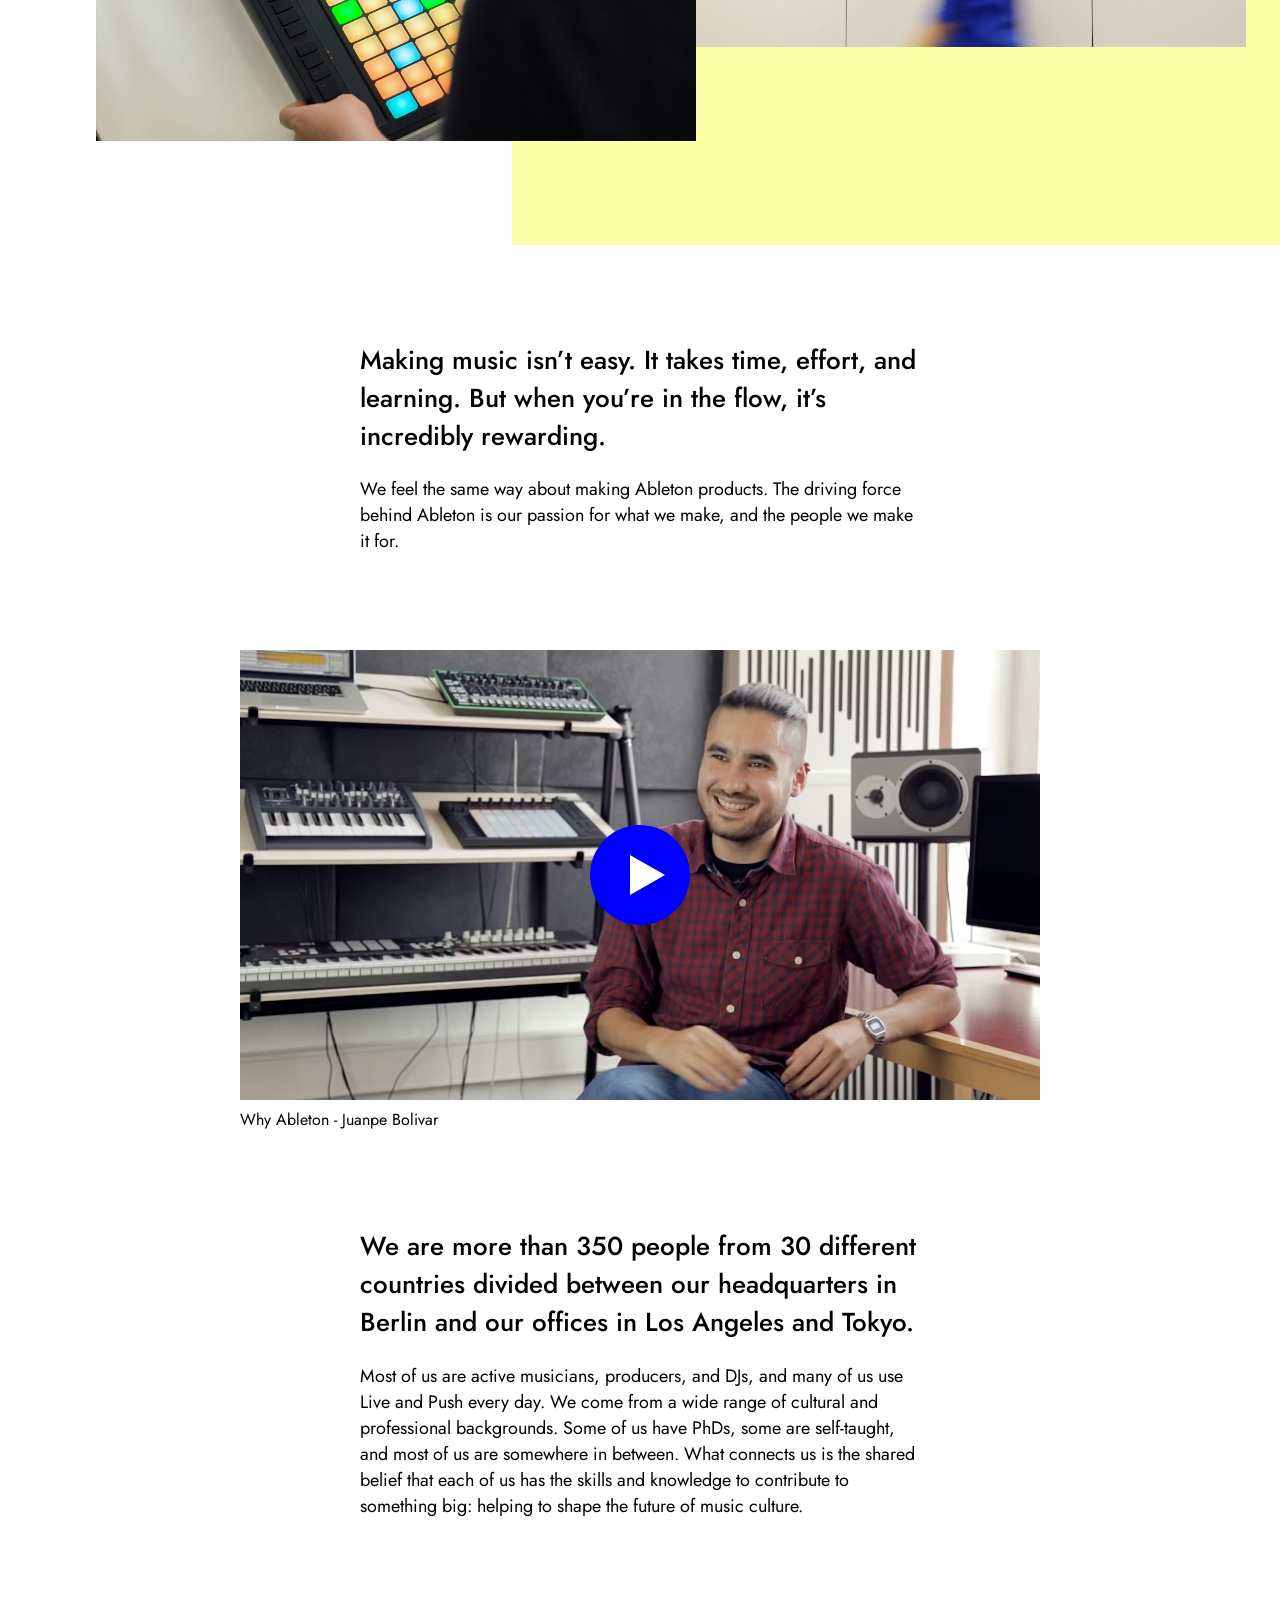
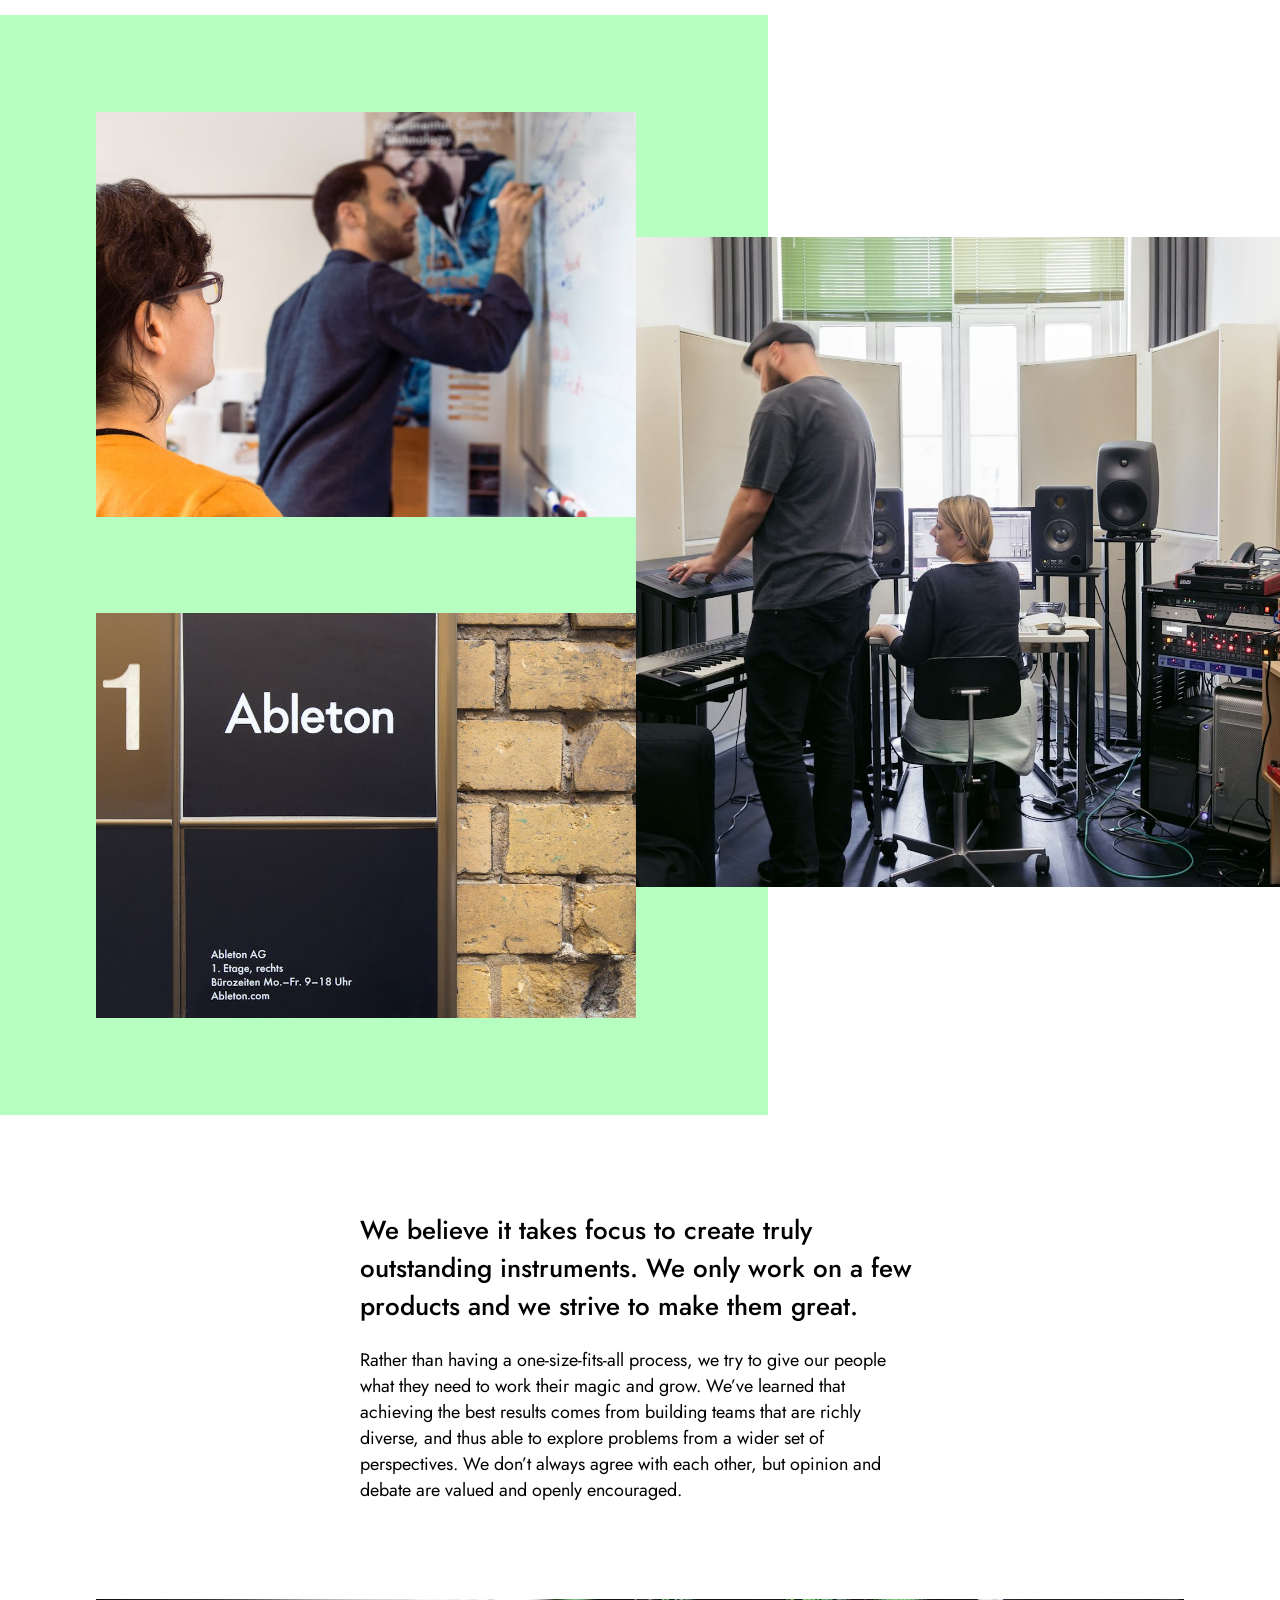
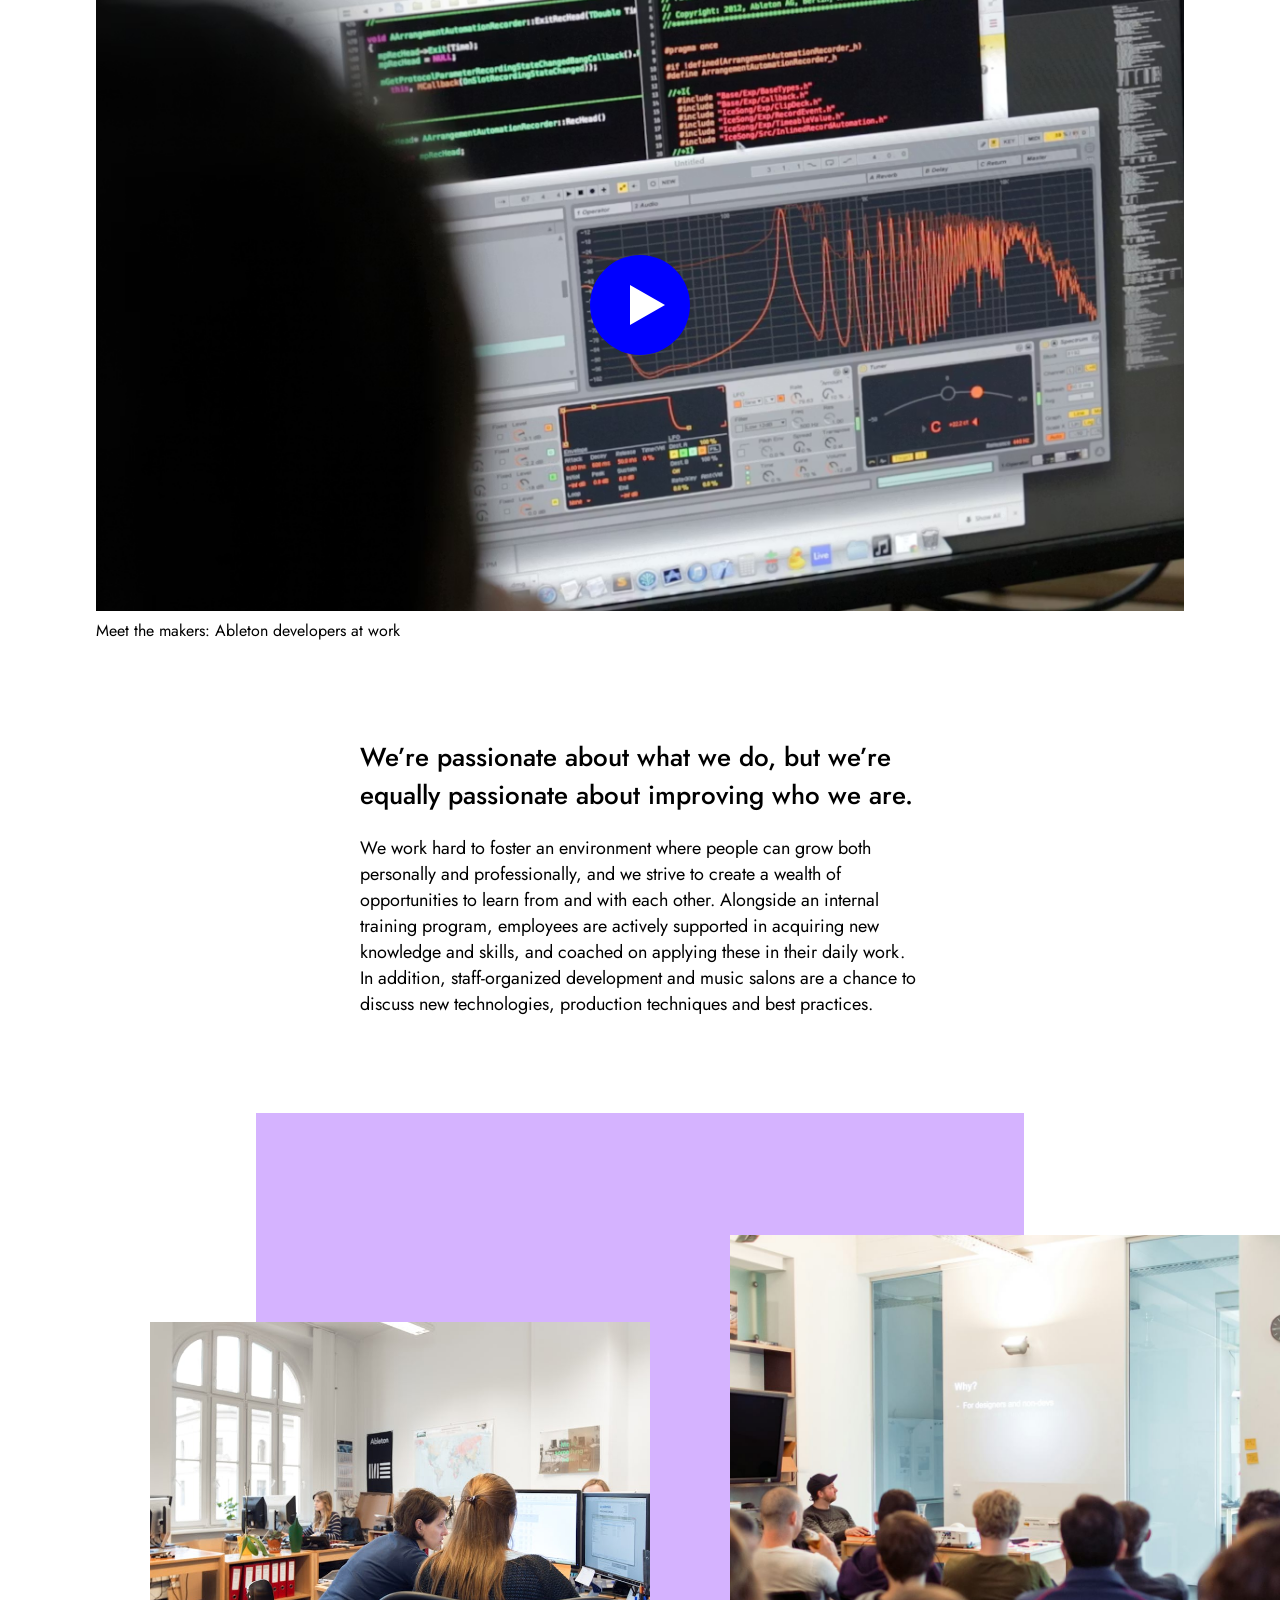
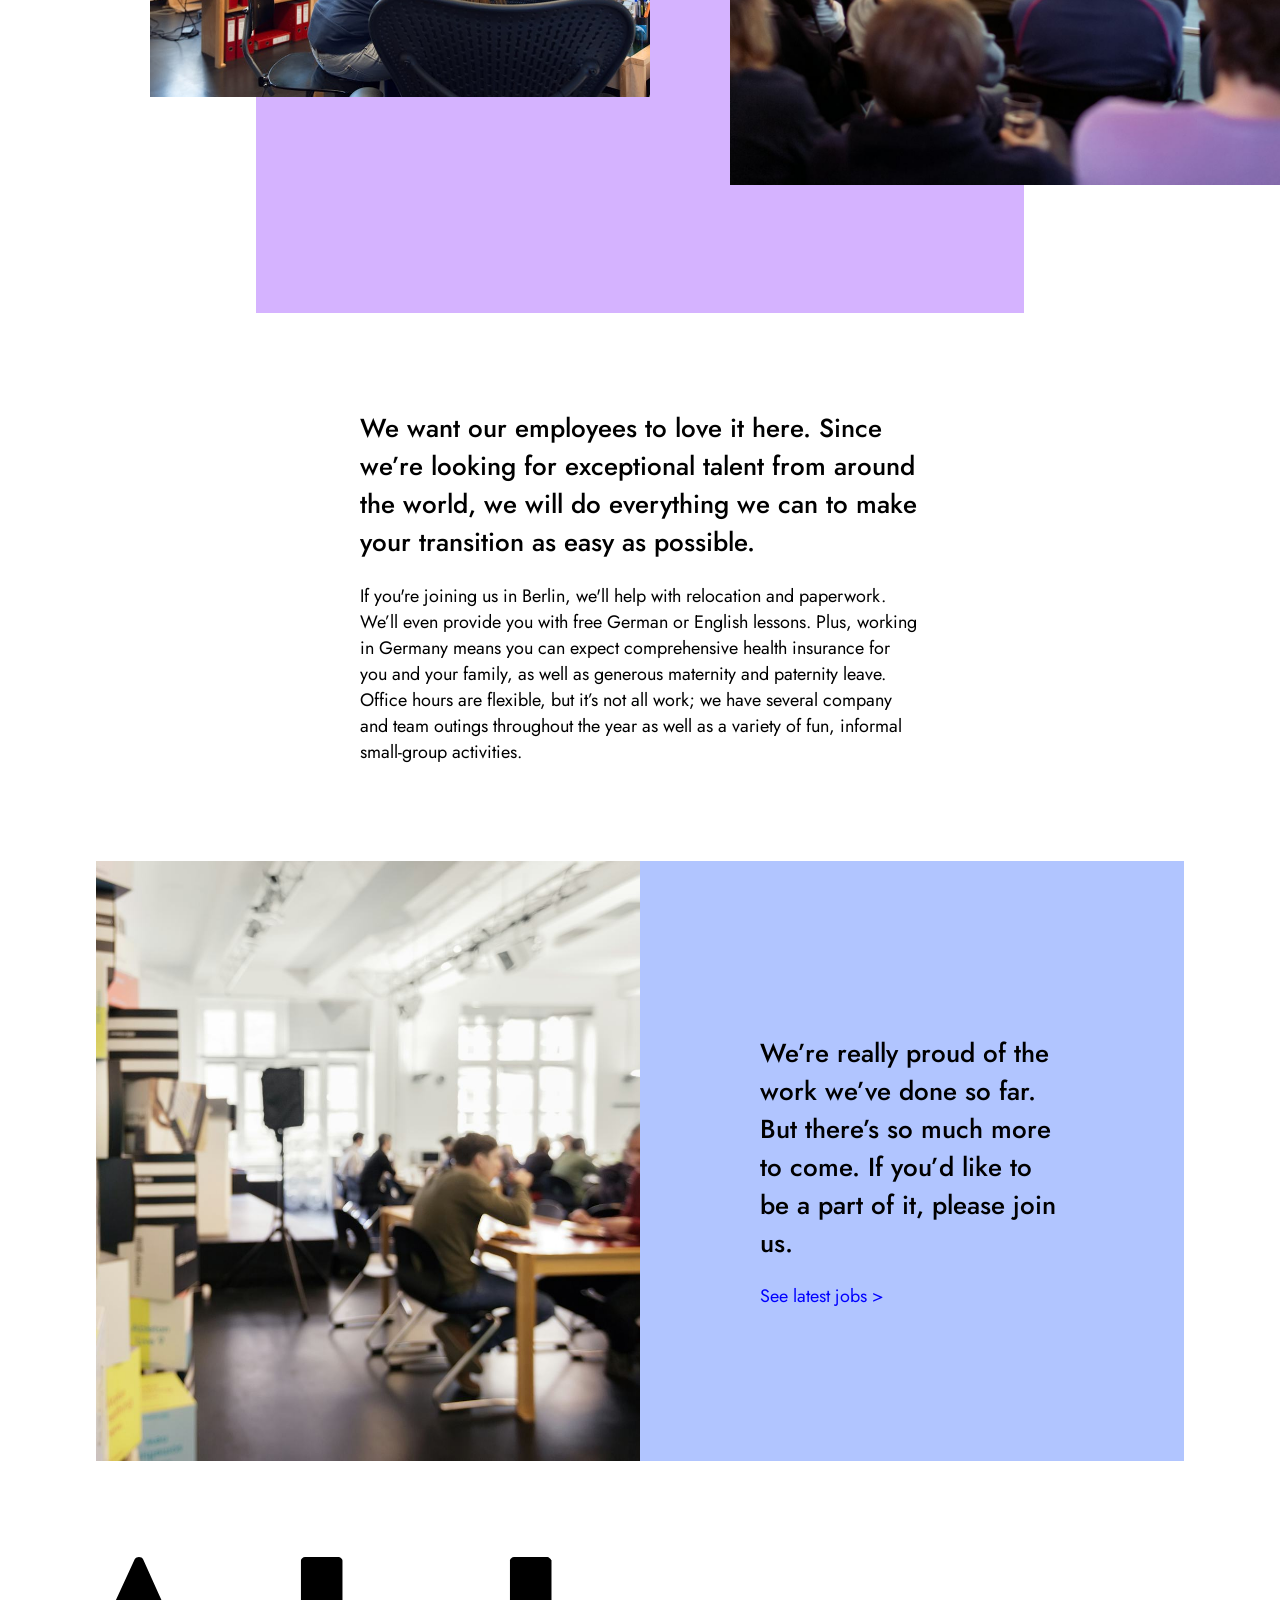
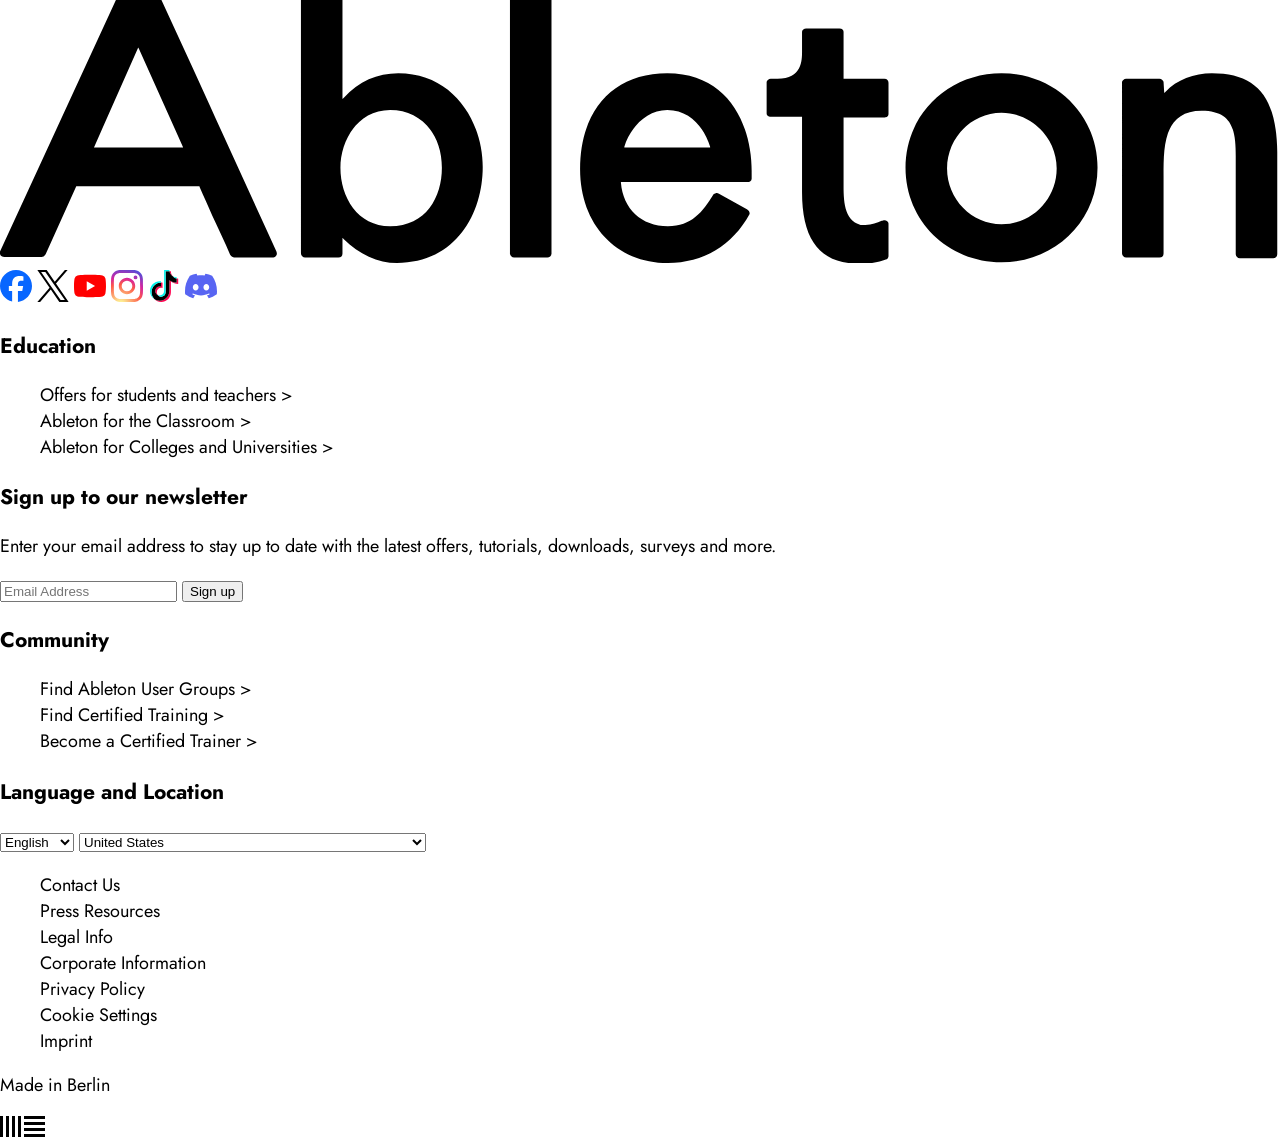
==== commit 58c3b706: "Complete main layout structure and section styling" ====
--- a/ableton/index.html
+++ b/ableton/index.html
@@ -130,11 +130,20 @@
         </p>
       </div>
 
-      <div>
-        <img src="images/section-3-photo-1.jpg" alt="" />
-        <img src="images/section-3-photo-2.jpg" alt="" />
-        <img src="images/section-3-photo-3.jpg" alt="" />
-      </div>
+      <div class="image-section variant-1">
+        <div class="green-panel"></div>
+          <div class="image-wrapper">
+            <div class="image-left-double">
+              <img src="images/section-3-photo-1.jpg" alt="" />
+              <img src="images/section-3-photo-2.jpg" alt="" />
+            </div>
+
+          <div class="image-right-double">
+            <img src="images/section-3-photo-3.jpg" alt="" />
+          </div>
+        </div>
+      </div>
+
 
       <div class="text-section">
         <h2>
@@ -179,9 +188,17 @@
         </p>
       </div>
 
-      <div>
-        <img src="images/section-5-photo-1.jpg" alt="" />
-        <img src="images/section-5-photo-2.jpg" alt="" />
+        <div class="image-section">
+        <div class="purple-panel"></div>
+          <div class="image-wrapper-purple">
+            <div class="image-left-purple">
+              <img src="images/section-5-photo-1.jpg" alt="" />
+            </div>
+
+          <div class="image-right">
+            <img src="images/section-5-photo-2.jpg" alt="" />
+          </div>
+        </div>
       </div>
 
       <div class="text-section">
@@ -201,16 +218,23 @@
         </p>
       </div>
 
-      <div>
-        <img src="images/section-6-photo-1.jpg" alt="" />
-        <div>
-          <h2>
+      <div class="latest-jobs">
+        <div class="latest-jobs-image">
+          <img src="images/section-6-photo-1.jpg" alt="" />
+        </div>
+        
+        <div class="text-wrapper">
+        <div class="text-inner">
+<h2>
             We’re really proud of the work we’ve done so far. But there’s so
             much more to come. If you’d like to be a part of it, please join us.
           </h2>
           <a href="#"> See latest jobs ></a>
         </div>
-      </div>
+          
+        </div>
+      </div>
+
     </main>
     <footer>
       <img src="images/ableton-wordmark.svg" alt="" />
--- a/ableton/style.css
+++ b/ableton/style.css
@@ -148,3 +148,90 @@
   margin: 0 auto 96px auto;
   width: 85%;
 }
+
+.green-panel {
+  position: absolute;
+  top: 0;
+  left: 0;
+  width: 60%;
+  height: 100%;
+  background-color: #b6ffc0;
+}
+
+.image-left-double img {
+  width: 540px;
+}
+
+.image-left-double {
+  display: flex;
+  flex-direction: column;
+  gap: 96px;
+}
+
+.image-right-double img {
+  width: 650px;
+}
+
+.variant-1 {
+  height: 1100px;
+}
+
+.purple-panel {
+  position: absolute;
+  top: 50%;
+  left: 50%;
+  transform: translate(-50%, -50%);
+  width: 60%;
+  height: 100%;
+  background-color: #d5b3ff;
+}
+
+.image-wrapper-purple {
+  position: relative;
+  margin: 0 auto;
+  width: 100%;
+  height: 100%;
+  display: flex;
+  align-items: center;
+  justify-content: space-between;
+}
+
+.image-left-purple img {
+  width: 500px;
+  margin-left: 30%;
+}
+
+.latest-jobs {
+  margin: 0 auto 96px;
+  width: 85%;
+  height: 600px;
+  display: flex;
+}
+
+.latest-jobs-image,
+.text-wrapper {
+  flex: 1;
+}
+
+.latest-jobs-image img {
+  width: 100%;
+  height: 100%;
+  object-fit: cover;
+  display: block;
+}
+
+.text-wrapper {
+  background-color: #b1c5ff;
+  display: flex;
+  flex-direction: column;
+  justify-content: center;
+}
+
+.text-inner {
+  padding: 120px;
+}
+
+.text-inner a {
+  color: #0000ff;
+  font-weight: 600px;
+}
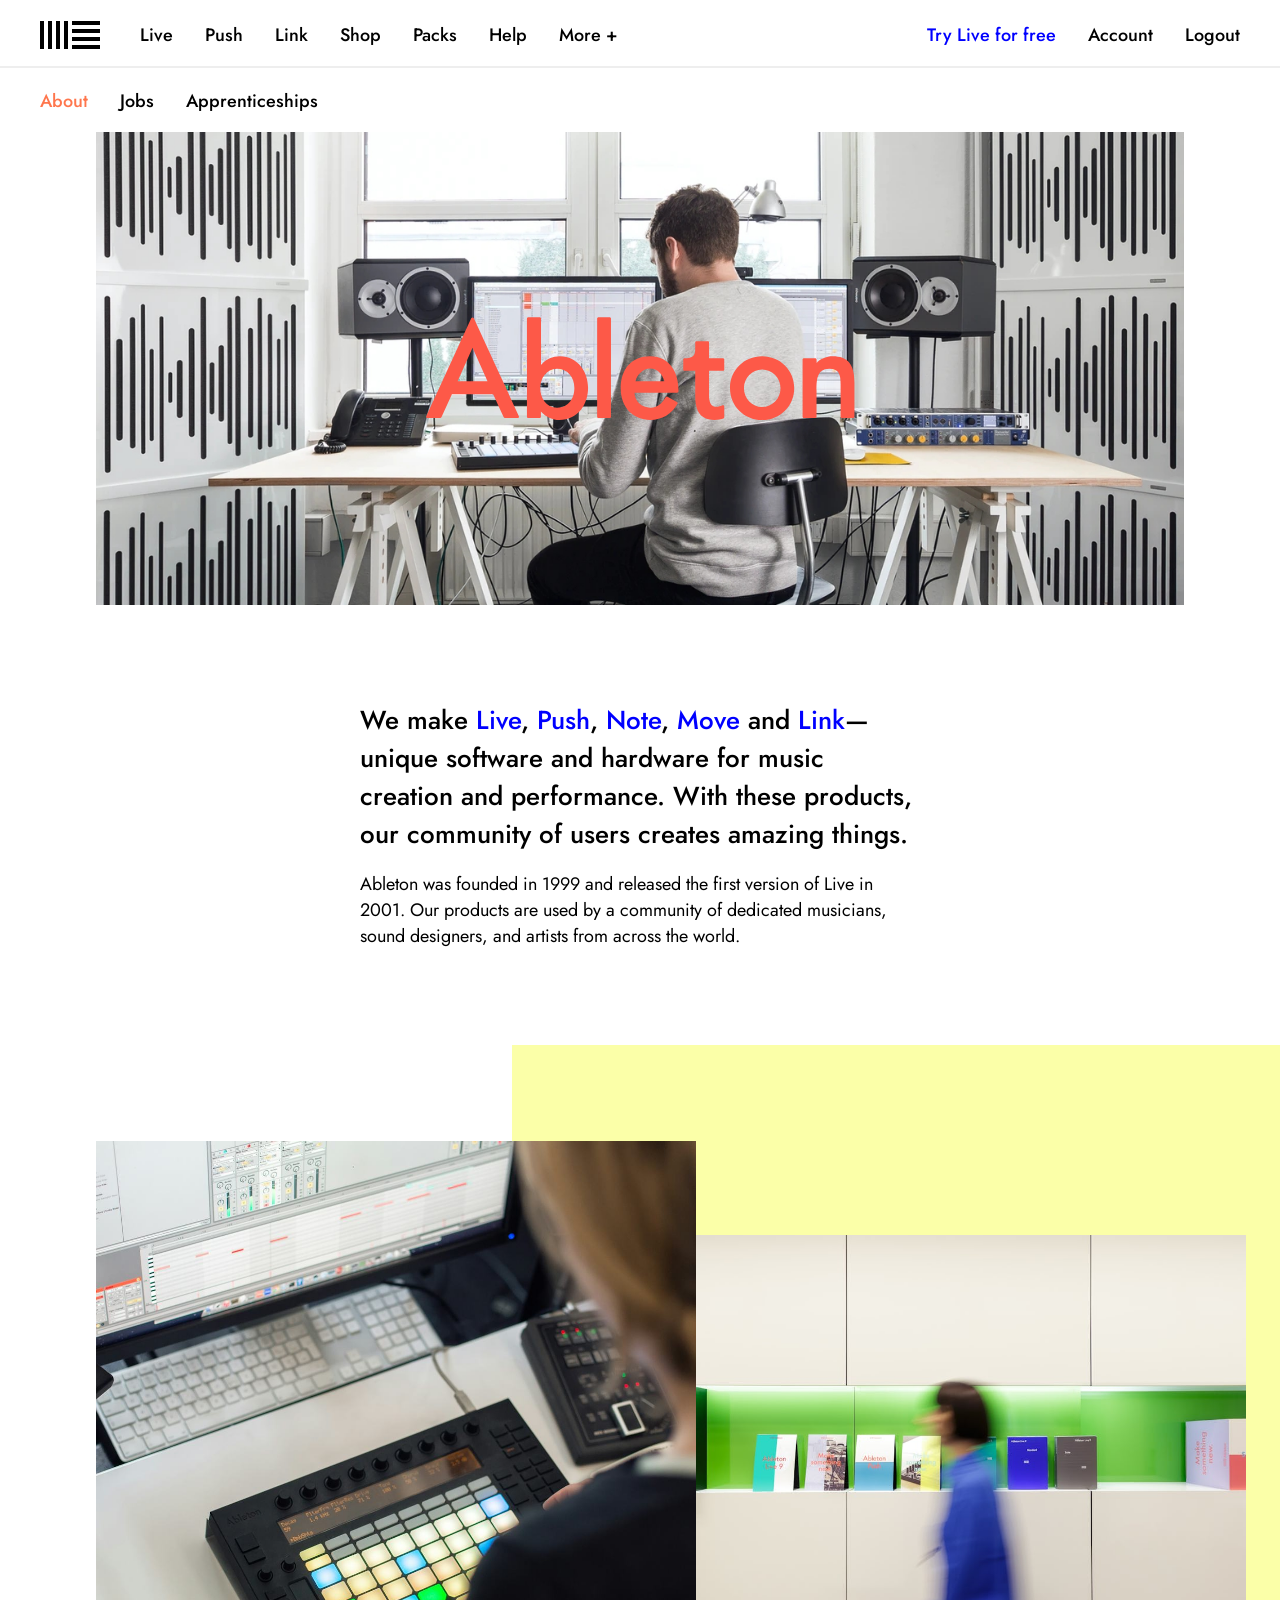
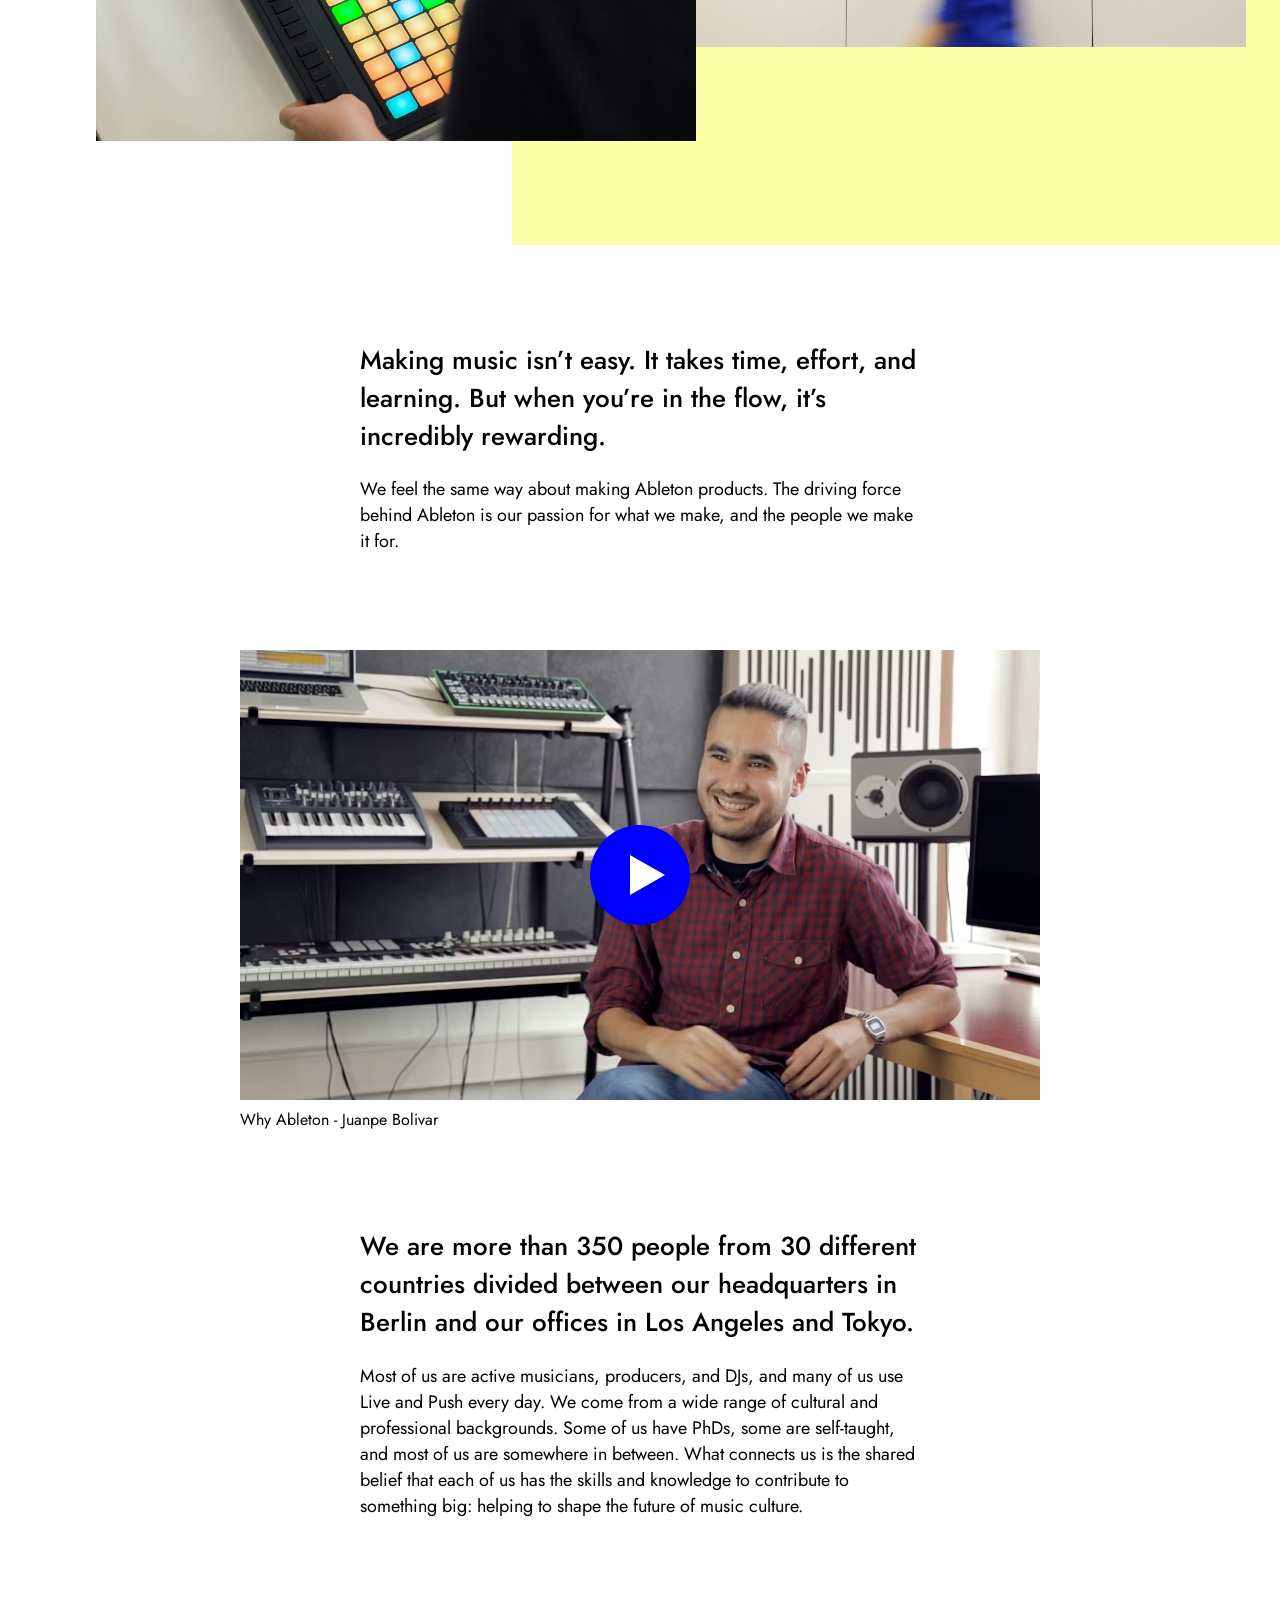
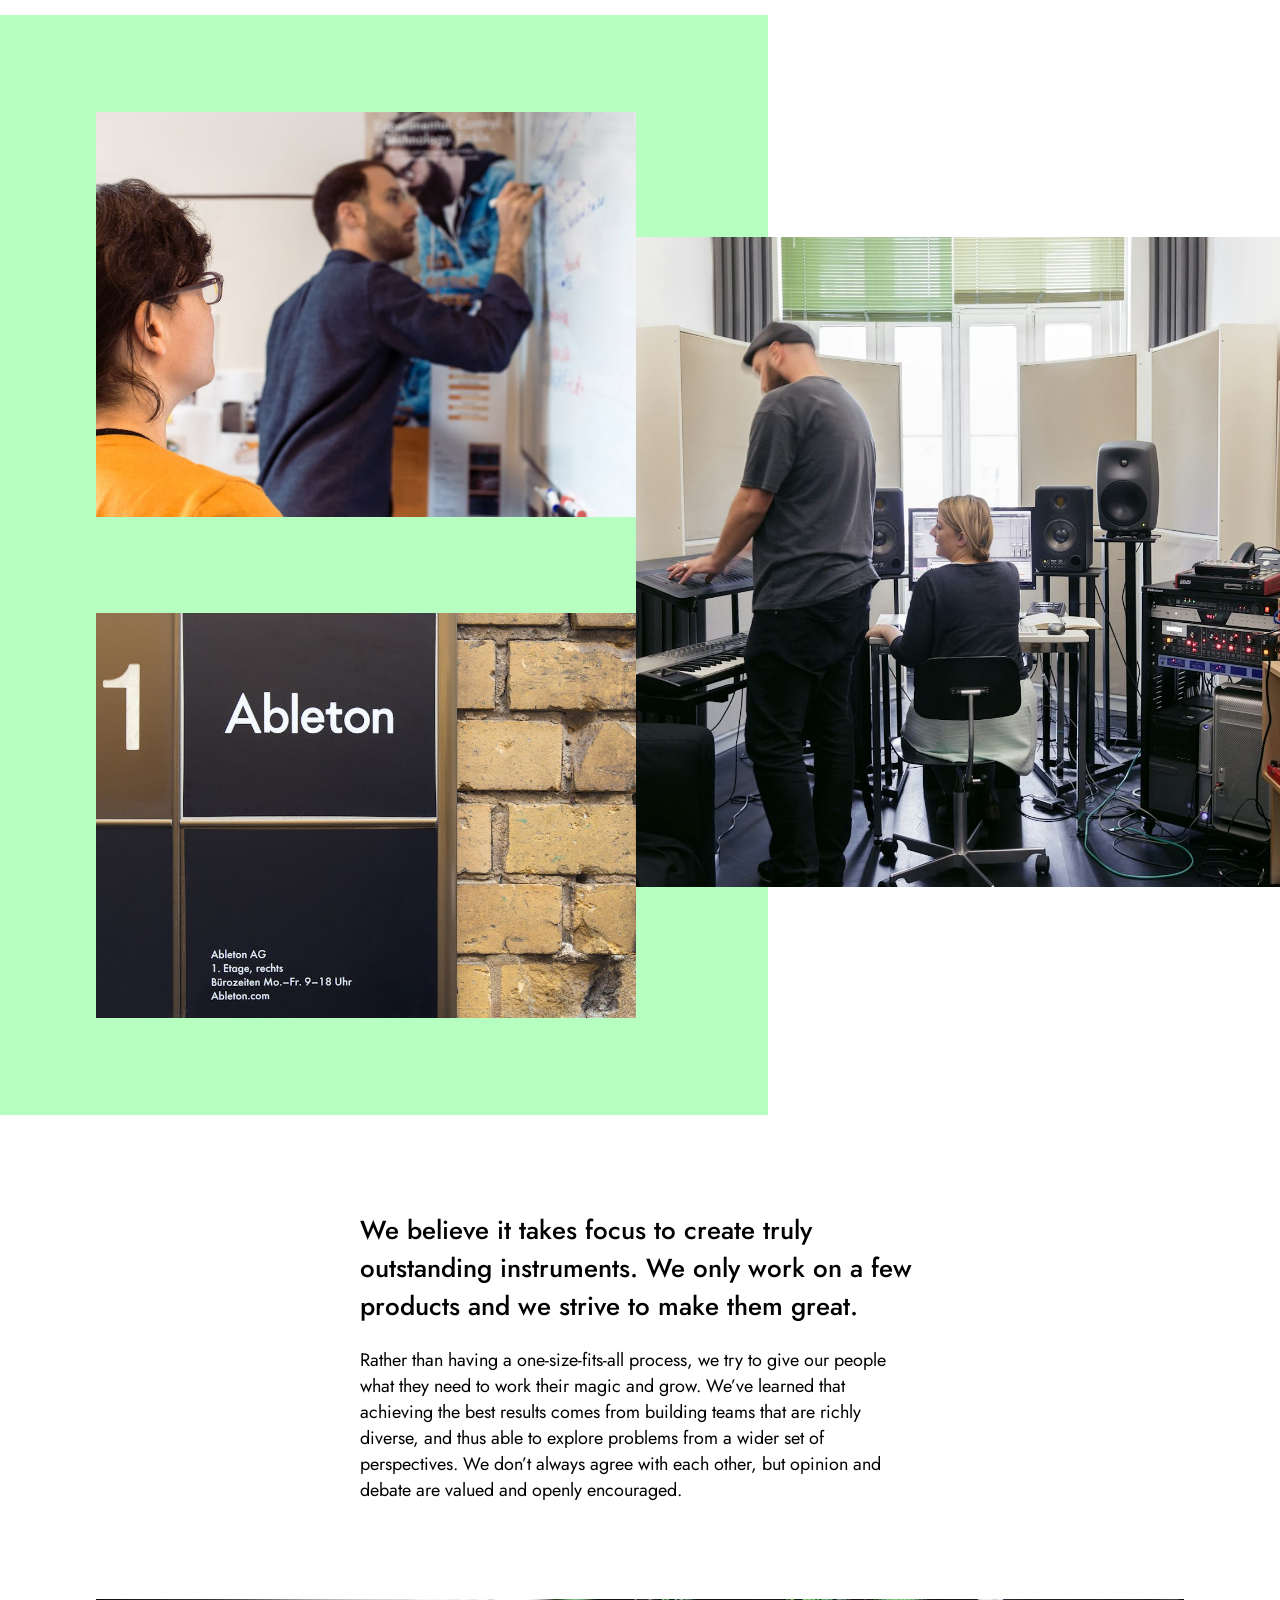
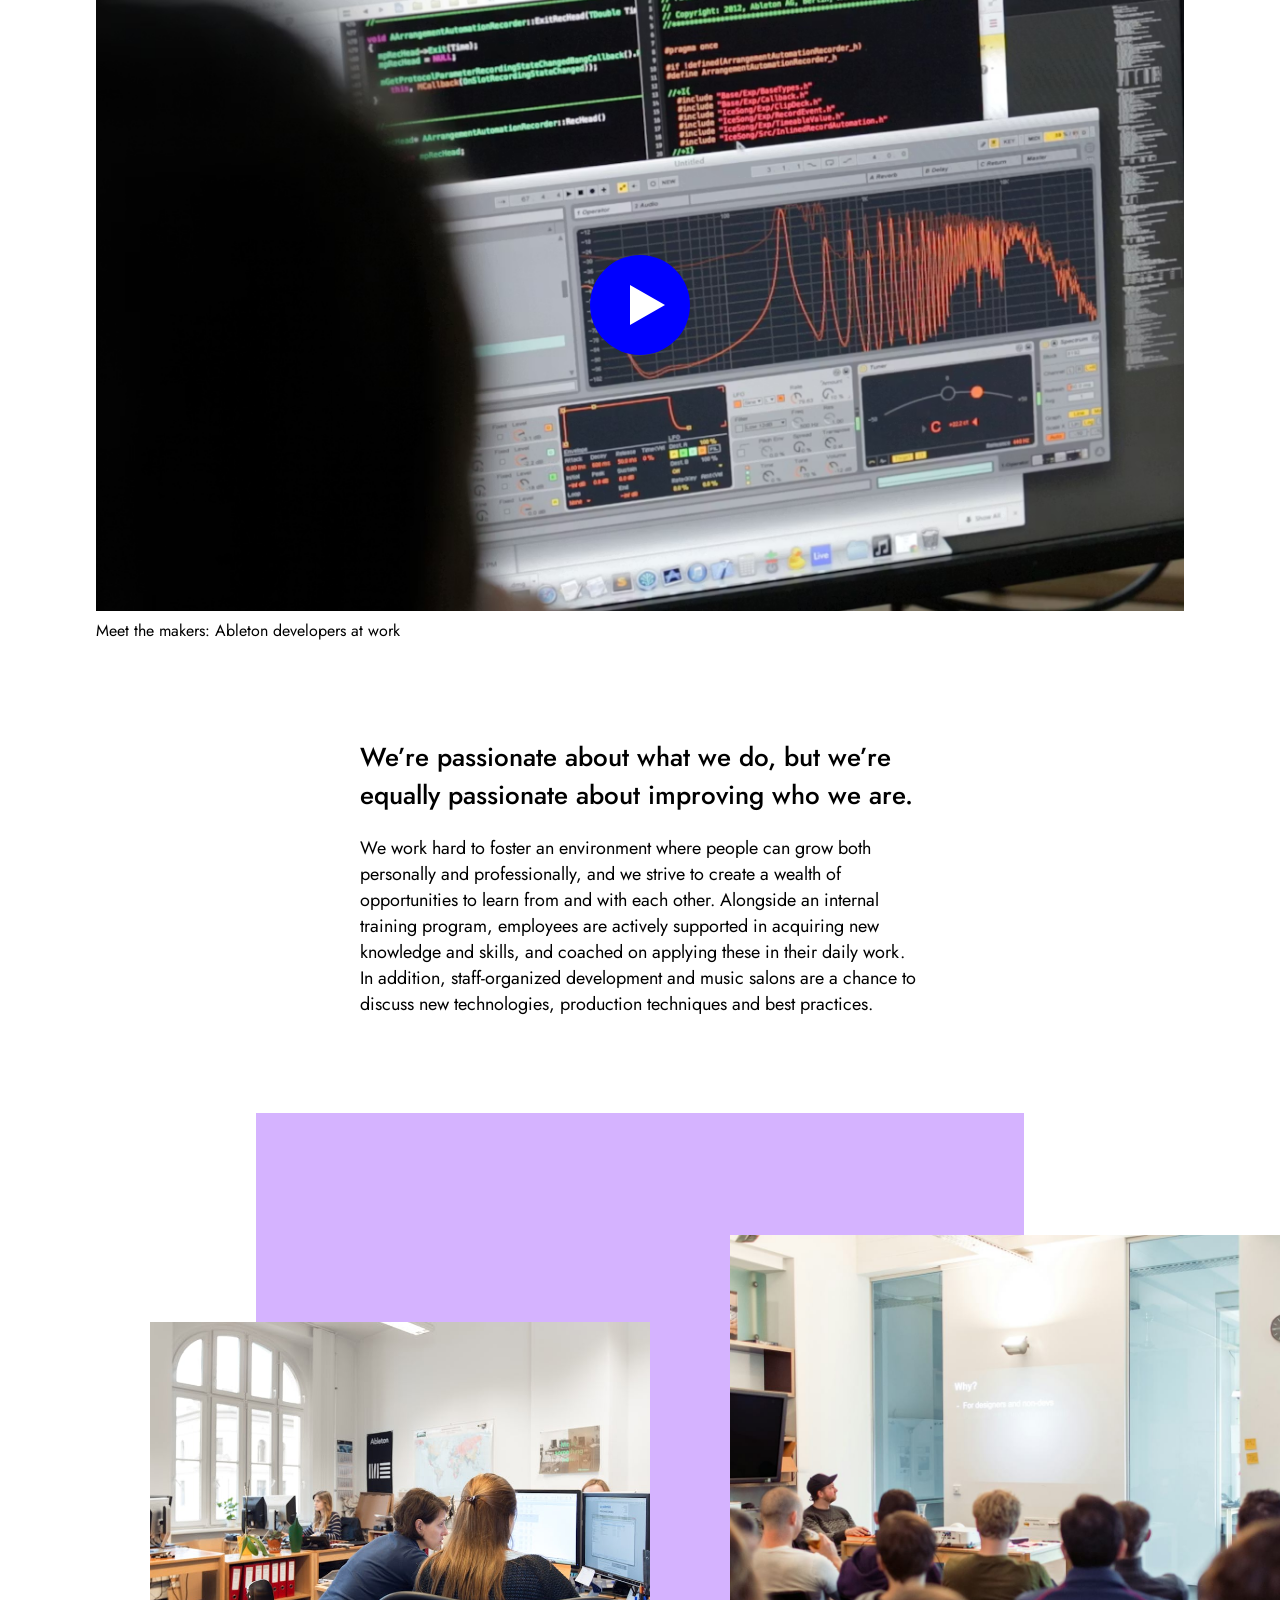
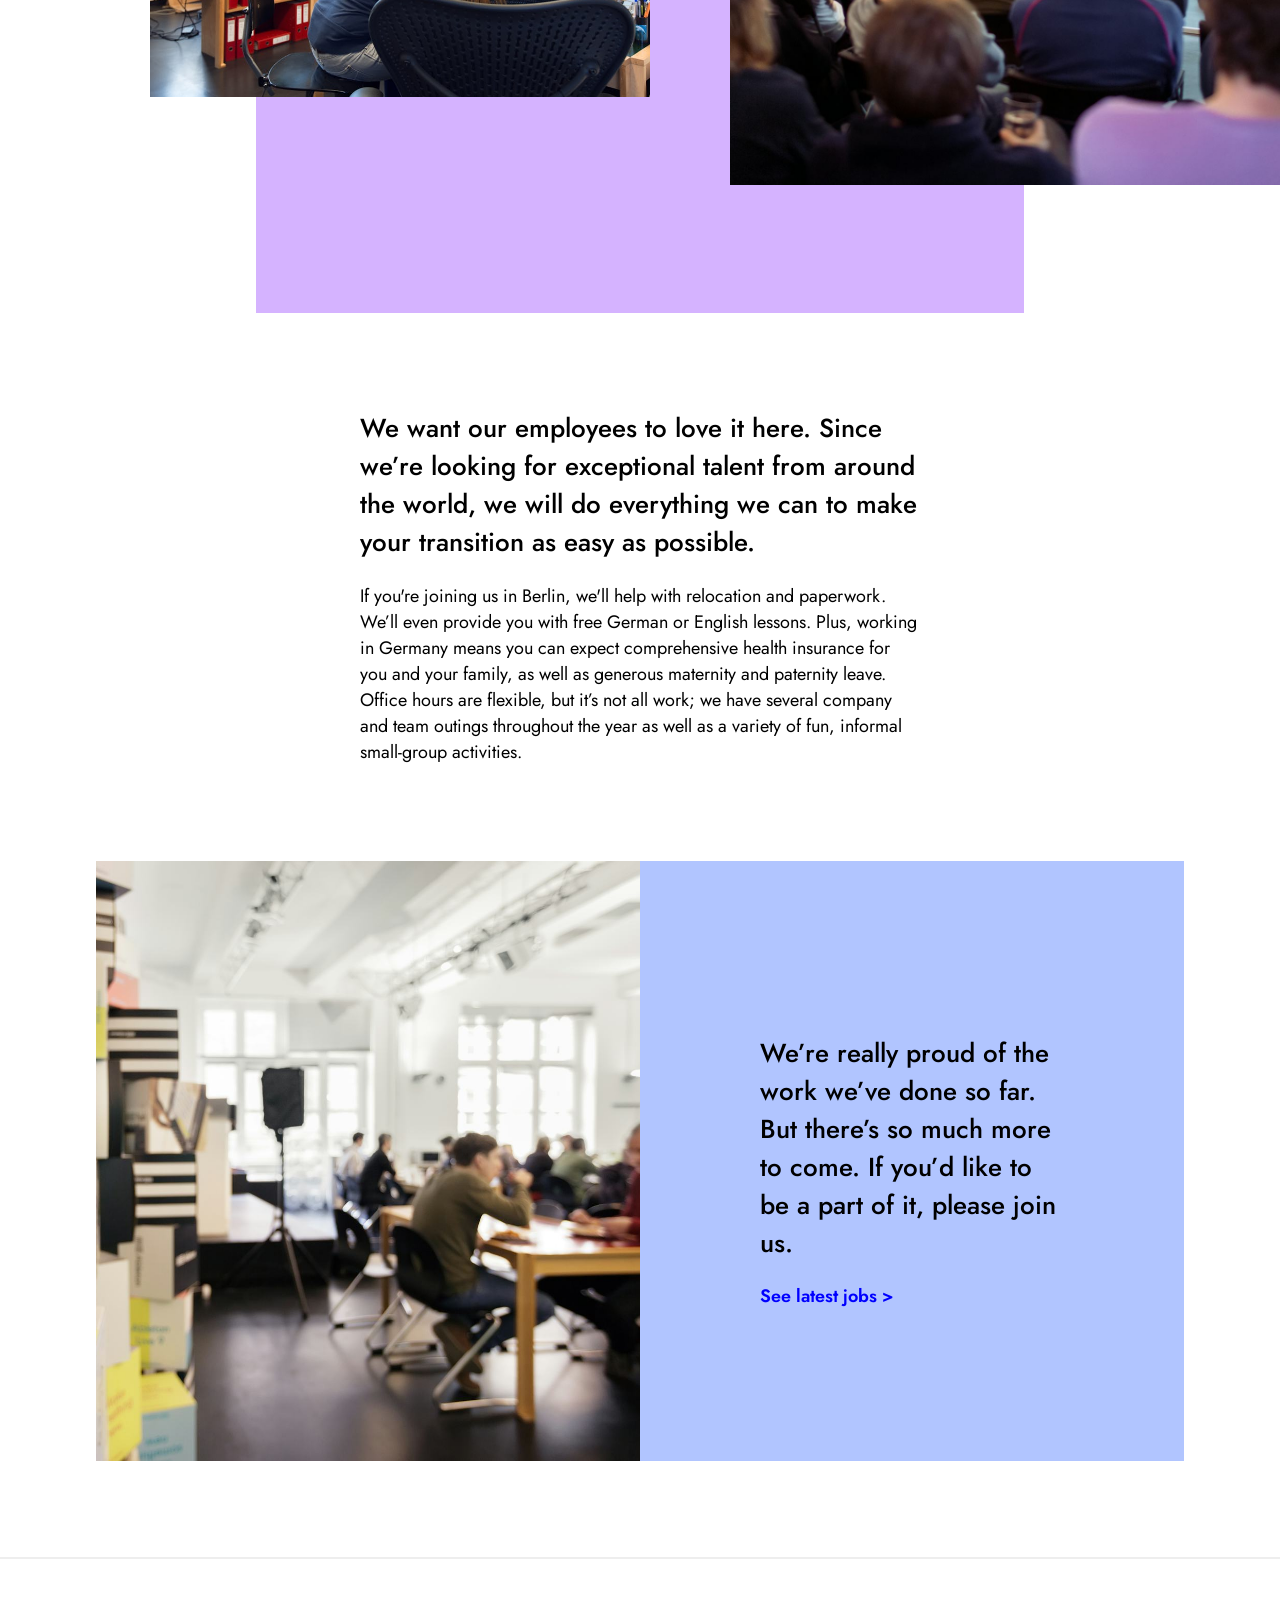
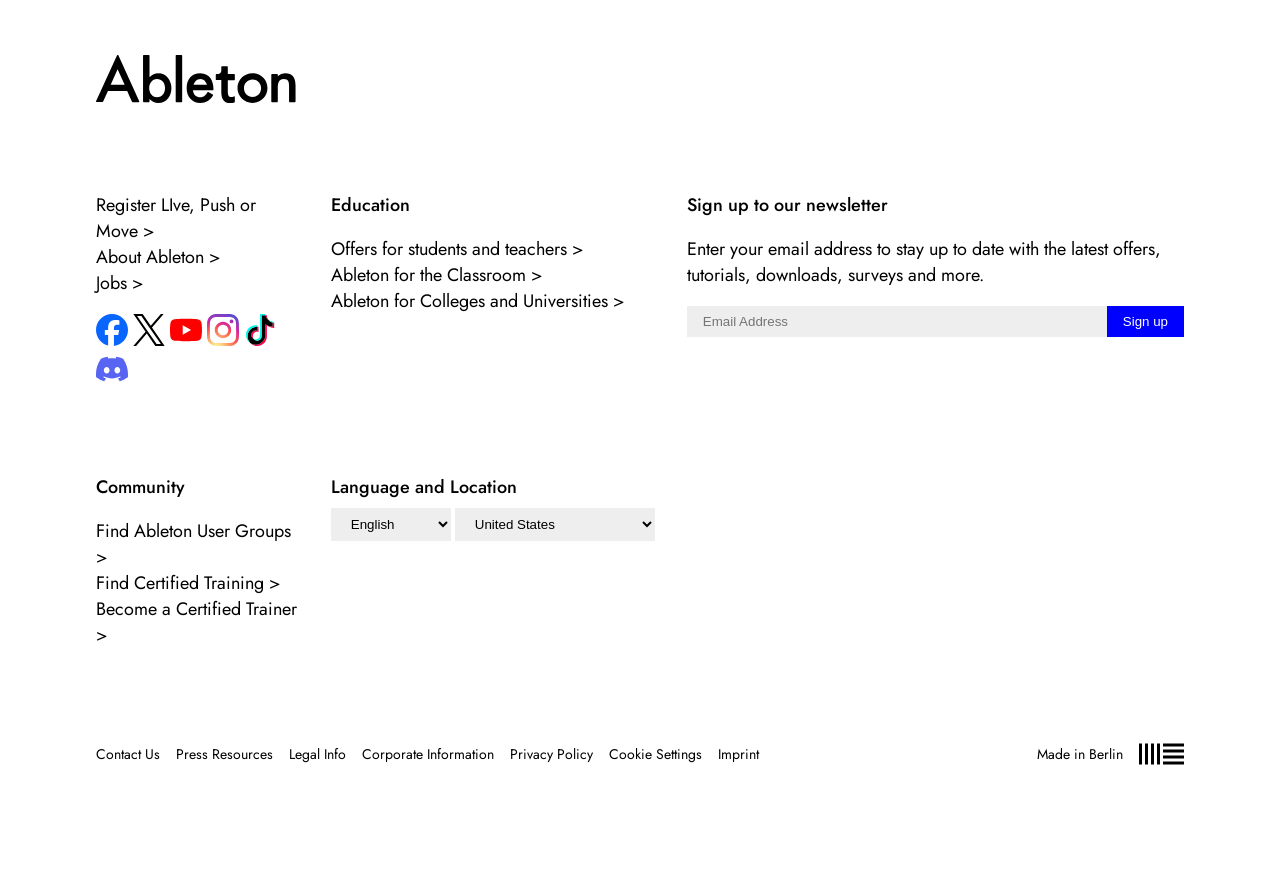
==== commit dc07d356: "feat: finalize Ableton homepage layout" ====
--- a/ableton/index.html
+++ b/ableton/index.html
@@ -13,6 +13,7 @@
     />
   </head>
   <body>
+
     <header>
       <nav class="main-menu" aria-label="Main menu">
 
@@ -236,9 +237,21 @@
       </div>
 
     </main>
+
     <footer>
-      <img src="images/ableton-wordmark.svg" alt="" />
+
+      <img class="logo-footer" src="images/ableton-wordmark.svg" alt="" />
+
+    <div class="main-footer-wrapper">
+
       <div>
+        <ul>
+          <li><a href="#">Register LIve, Push or Move ></a></li>
+          <li><a href="#">About Ableton ></a></li>
+          <li><a href="#">Jobs ></a></li>
+        </ul>
+      
+        <div>
         <!-- Facebook -->
         <a href="https://facebook.com/ableton" aria-label="Ableton on Facebook">
           <svg
@@ -362,7 +375,9 @@
             />
           </svg>
         </a>
-      </div>
+        </div>
+      </div>
+        
 
       <div>
         <h3>Education</h3>
@@ -379,9 +394,9 @@
           Enter your email address to stay up to date with the latest offers,
           tutorials, downloads, surveys and more.
         </p>
-        <div>
-          <input type="email" name="email" placeholder="Email Address" />
-          <input type="submit" value="Sign up" />
+        <div class="newsletter-row">
+          <input class="input-field email" type="email" name="email" placeholder="Email Address" />
+          <input class="button" type="submit" value="Sign up" />
         </div>
       </div>
 
@@ -396,8 +411,8 @@
 
       <div>
         <h3>Language and Location</h3>
-        <div>
-          <select name="language" id="">
+        <div class="language-row">
+          <select class="input-field language-select" name="language" id="">
             <option value="en">English</option>
             <option value="de">Deutsch</option>
             <option value="fr">Français</option>
@@ -405,7 +420,7 @@
             <option value="zh-cn">简体中文</option>
             <option value="es">Español</option>
           </select>
-          <select name="location" id="">
+          <select class="input-field country-select" name="location" id="">
             <optgroup label="Common Countries">
               <option value="us">United States</option>
               <option value="gb">United Kingdom</option>
@@ -672,9 +687,12 @@
         </div>
       </div>
 
-      <div>
-        <div>
-          <ul>
+      
+    </div>
+
+    <div class="secondary-footer-wrapper">
+        <div >
+          <ul class="secondary-footer-wrapper-left">
             <li><a href="#">Contact Us</a></li>
             <li><a href="#">Press Resources</a></li>
             <li><a href="#">Legal Info</a></li>
@@ -684,11 +702,12 @@
             <li><a href="#">Imprint</a></li>
           </ul>
         </div>
-        <div>
+        <div class="secondary-footer-wrapper-right">
           <p>Made in Berlin</p>
           <img src="images/ableton-hallmark.svg" alt="" />
         </div>
       </div>
     </footer>
+
   </body>
 </html>
--- a/ableton/style.css
+++ b/ableton/style.css
@@ -12,6 +12,12 @@
 h2 {
   font-size: 26px;
   font-weight: 500;
+}
+
+h3 {
+  font-size: 18px;
+  font-weight: 500;
+  margin-bottom: 8px;
 }
 
 a {
@@ -57,6 +63,10 @@
   list-style: none;
 }
 
+footer ul {
+  padding-left: 0;
+}
+
 .hero {
   position: relative;
   margin-bottom: 96px;
@@ -233,5 +243,83 @@
 
 .text-inner a {
   color: #0000ff;
-  font-weight: 600px;
-}
+  font-weight: 600;
+}
+
+main {
+  border-bottom: 2px solid #eeeeee;
+  margin-bottom: 96px;
+}
+
+footer {
+  margin: 0 auto;
+  width: 85%;
+  margin-bottom: 96px;
+}
+
+.logo-footer {
+  width: 200px;
+  margin-bottom: 64px;
+}
+
+.language-row {
+  display: flex;
+  gap: 4px;
+}
+
+.email {
+  width: 420px;
+}
+
+.language-select {
+  width: 120px;
+}
+
+.country-select {
+  width: 200px;
+}
+
+.main-footer-wrapper {
+  display: grid;
+  grid-template-columns: repeat(3, 1fr);
+  gap: 64px 32px;
+  margin-bottom: 64px;
+}
+
+.secondary-footer-wrapper {
+  display: flex;
+  justify-content: space-between;
+}
+
+.secondary-footer-wrapper-left {
+  display: flex;
+  gap: 16px;
+  font-size: 14px;
+}
+
+.secondary-footer-wrapper-right {
+  display: flex;
+  font-size: 14px;
+  gap: 16px;
+}
+
+.newsletter-row {
+  display: flex;
+  flex: 1;
+}
+
+.button {
+  background-color: #0000ff;
+  color: #ffffff;
+  padding: 8px 16px;
+  border: none;
+  margin: 0;
+  border-radius: 0;
+}
+
+.input-field {
+  padding: 8px 16px;
+  background: #eeeeee;
+  border: none;
+  border-radius: 0;
+}
